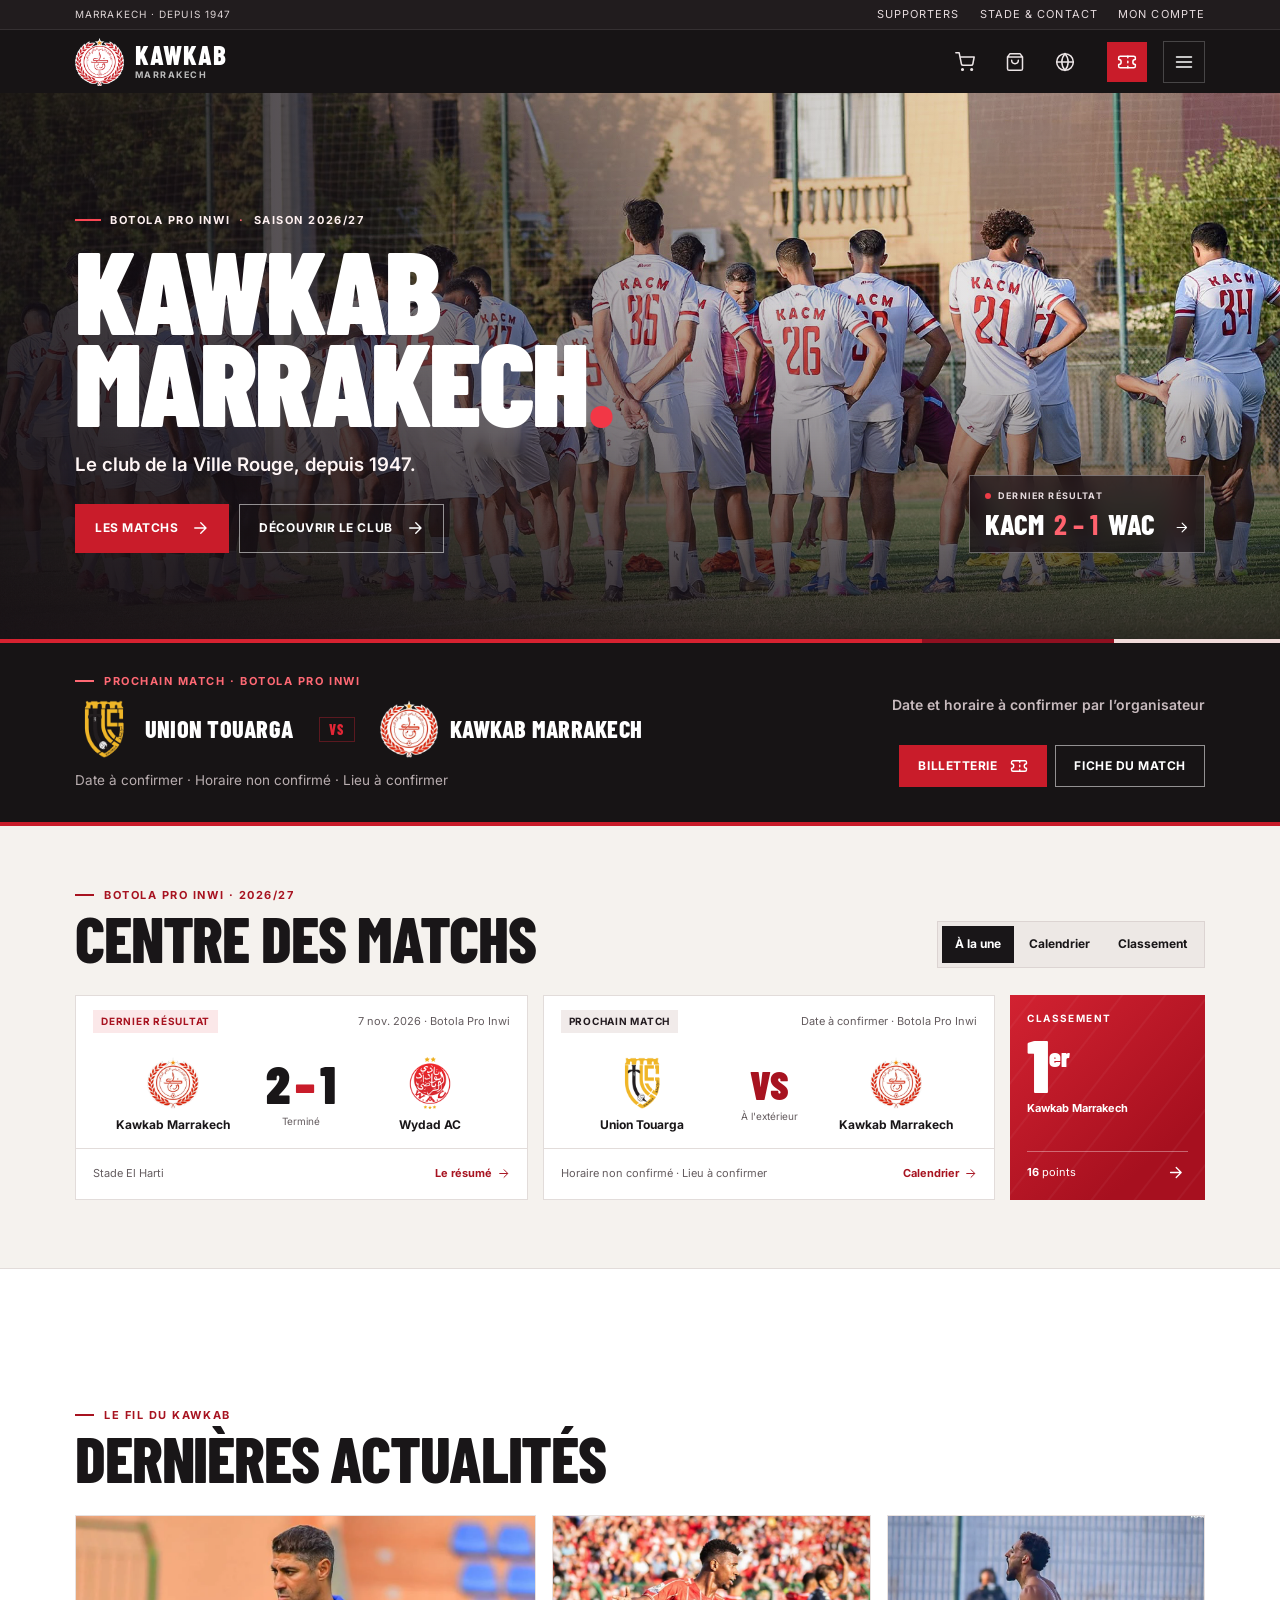
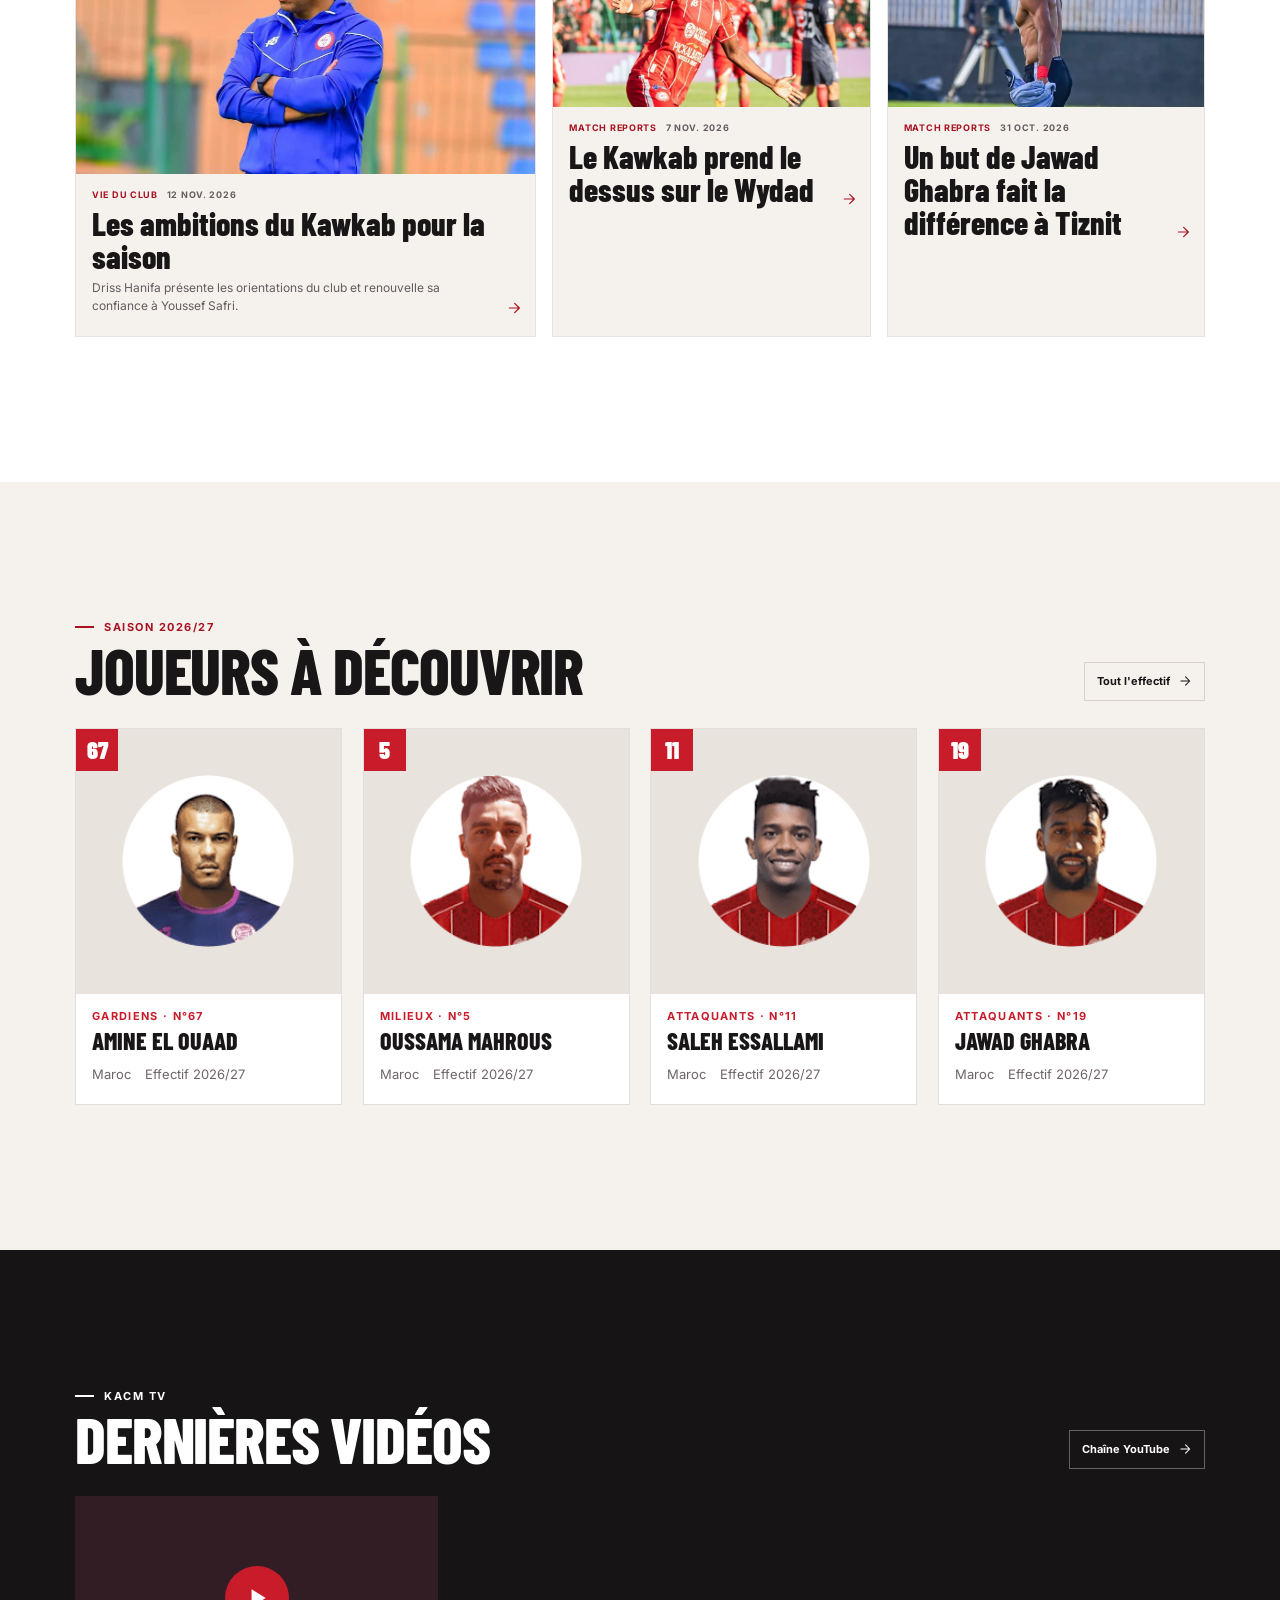
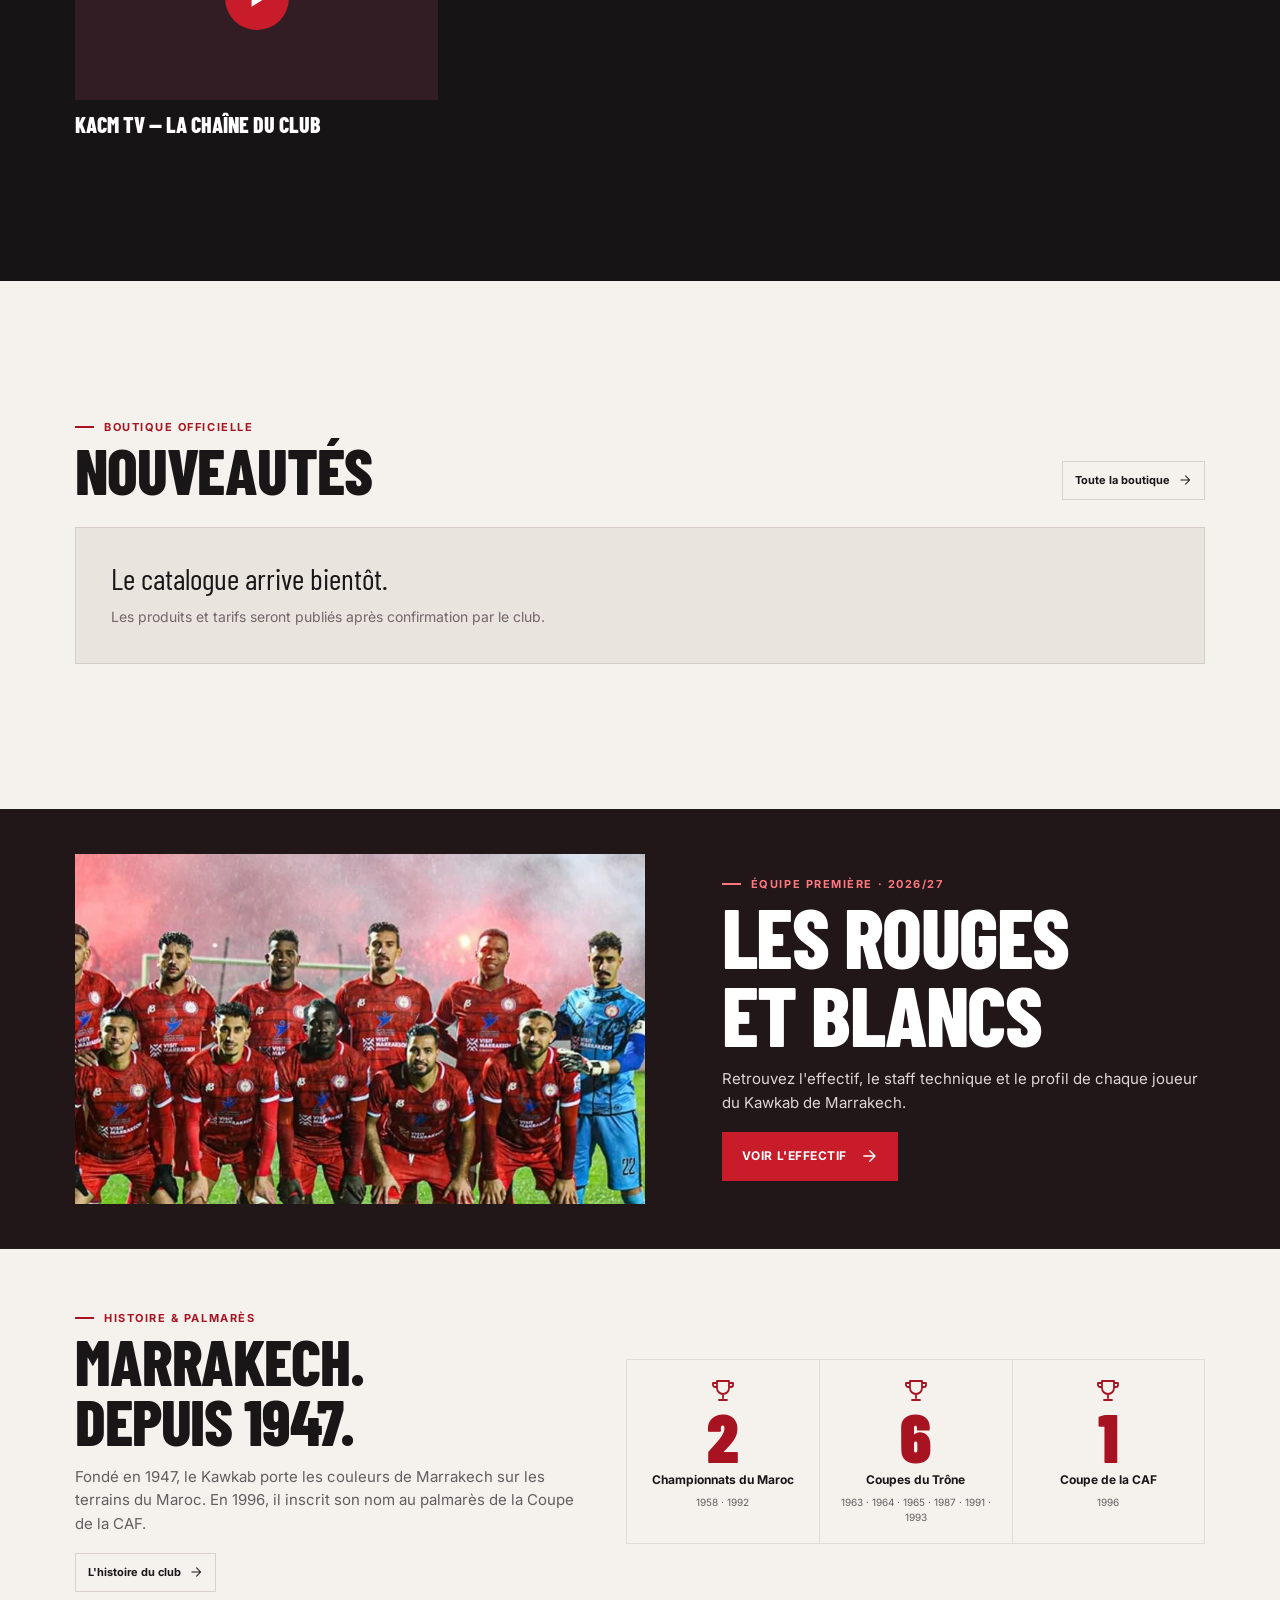
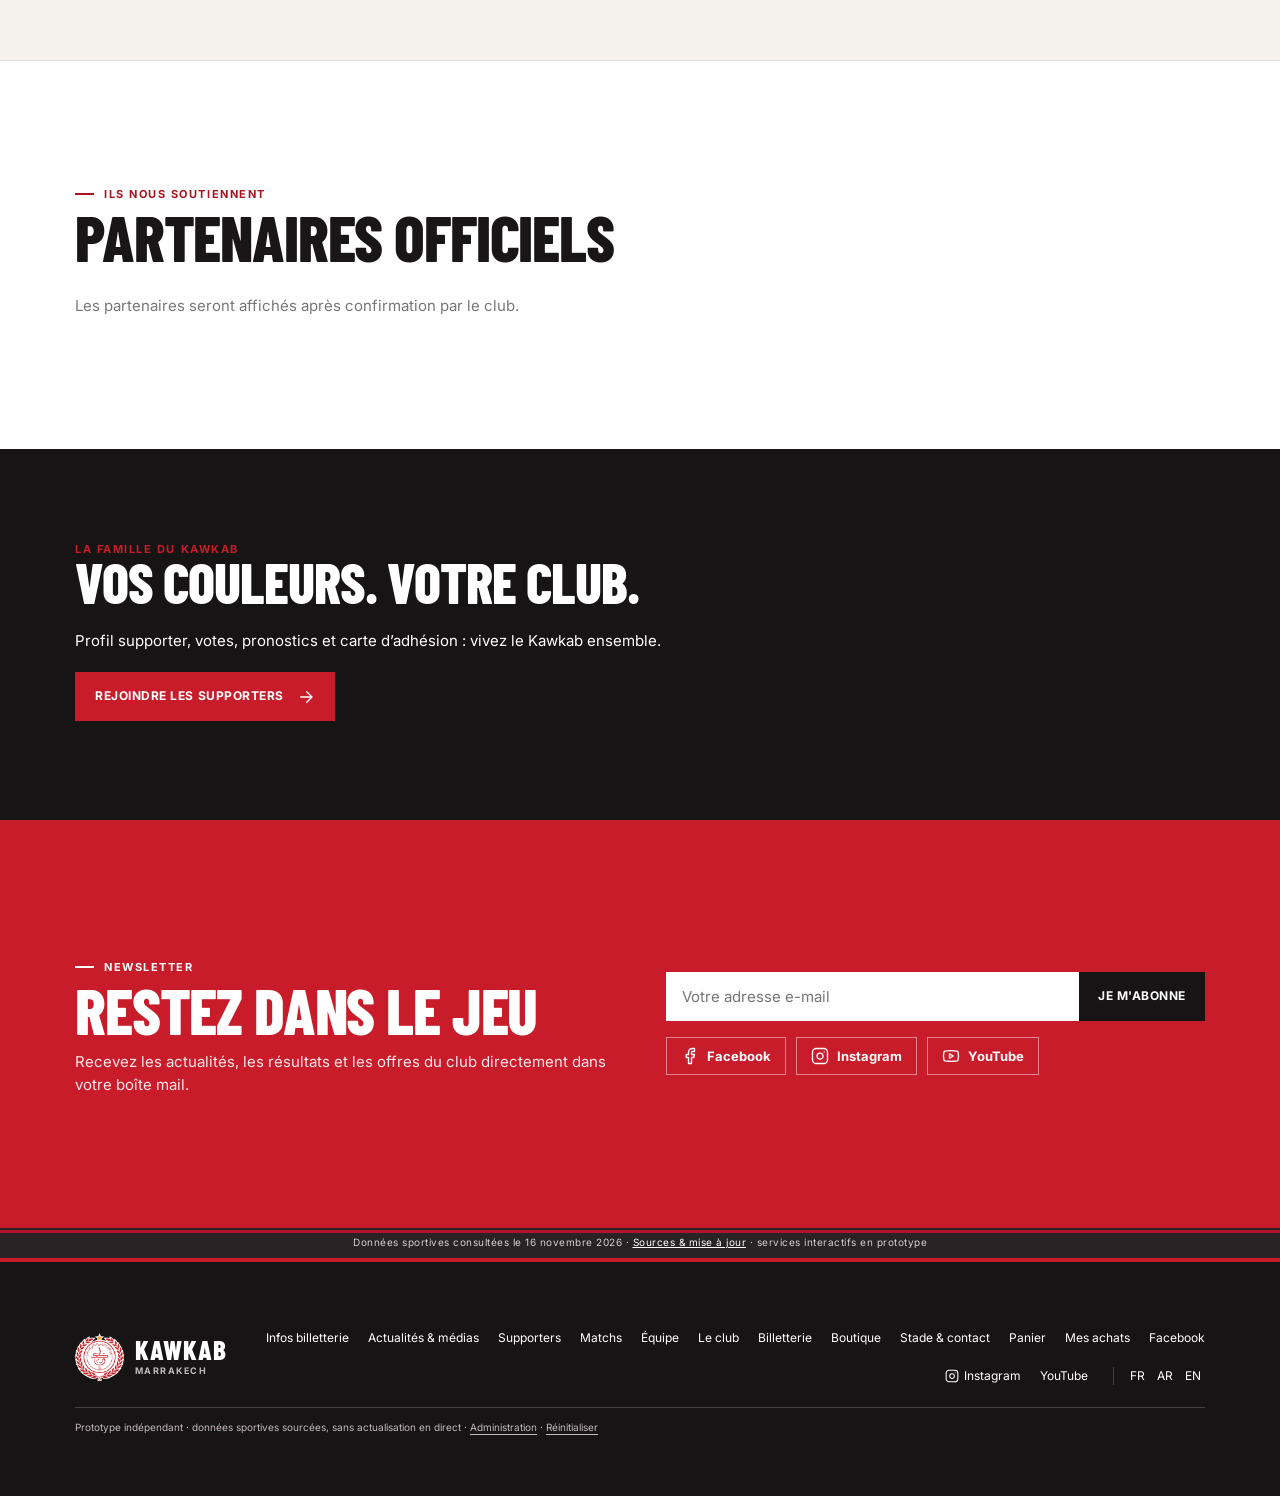
==== index.html @ 1ef043d4 "Complete KACM MVP with verified data and player photos" ====
<!doctype html>
<html lang="fr" dir="ltr">
<head>
<meta charset="utf-8">
<meta name="viewport" content="width=device-width,initial-scale=1">
<title>KACM — Kawkab Athletic Club Marrakech</title>
<link rel="preconnect" href="https://fonts.googleapis.com">
<link href="https://fonts.googleapis.com/css2?family=Barlow+Condensed:wght@800;900&family=Inter:wght@400;600;700&family=Cairo:wght@400;600;700&display=swap" rel="stylesheet">
<link rel="stylesheet" href="css/style.css?v=81">
<link rel="stylesheet" href="css/ref.css?v=81">
<meta name="description" content="Prototype KACM : matchs, équipe, histoire, billetterie, boutique, supporters, stade et médias.">
<link rel="stylesheet" href="css/modules.css">
</head>
<body>
<a class="skip" href="#app">Aller au contenu</a>
<header id="top"></header>
<main id="app" tabindex="-1"></main>
<div id="bot"></div>
<div id="modal" class="modal" hidden></div>
<div id="toasts" aria-live="polite"></div>
<script src="js/verified-data.js"></script>
<script src="js/data.js" defer></script>
<script src="js/demo-content.js" defer></script>
<script src="js/core.js" defer></script>
<script src="js/shared.js" defer></script>
<script src="js/home.js" defer></script>
<script src="js/matches.js" defer></script>
<script src="js/team.js" defer></script>
<script src="js/history.js" defer></script>
<script src="js/tickets.js" defer></script>
<script src="js/store.js" defer></script>
<script src="js/stadium.js" defer></script>
<script src="js/account.js" defer></script>
<script src="js/fans.js" defer></script>
<script src="js/media.js" defer></script>
<script src="js/sources.js" defer></script>
<script src="js/accessibility.js" defer></script>
<script src="js/boot.js" defer></script>
</body>
</html>
---- css/style.css ----
:root{--red:#B5122B;--red2:#8C1025;--black:#111;--ink:#1b1b1b;--white:#fff;--gray:#F3F3F3;--g2:#d9d9d9;--mut:#777;--ok:#1E8E3E;--warn:#D98A00;
--fh:'Oswald','Cairo',sans-serif;--fb:'Inter','Cairo',sans-serif;--sh:0 1px 2px rgba(0,0,0,.12),0 8px 24px rgba(0,0,0,.08)}
*{box-sizing:border-box;margin:0}
body{font:16px/1.55 var(--fb);color:var(--black);background:#fff}
html[lang=ar] body{font-family:'Cairo',sans-serif}
h1,h2,h3,h4,.num{font-family:var(--fh);text-transform:uppercase;letter-spacing:.02em;line-height:1.1}
html[lang=ar] h1,html[lang=ar] h2,html[lang=ar] h3{text-transform:none;letter-spacing:0}
a{color:inherit;text-decoration:none}img{max-width:100%}
:focus-visible{outline:3px solid var(--red);outline-offset:2px}
.skip{position:absolute;left:-999px}.skip:focus{left:8px;top:8px;background:#fff;padding:8px;z-index:99}
.wrap{max-width:1240px;margin:auto;padding:0 16px}.pad{padding:64px 16px}
.demobar{background:#FFE9A8;color:#5a4300;font:600 12px var(--fb);text-align:center;padding:6px 10px}
body.is-admin .demobar{display:none}
section.s{padding:64px 0}.dark{background:var(--black);color:#fff}.gray{background:var(--gray)}
.eyebrow{color:var(--red);font:600 13px var(--fb);text-transform:uppercase;letter-spacing:.12em;margin-bottom:6px}.dark .eyebrow{color:#ff8a9b}
h2{font-size:2.1rem;margin-bottom:24px}h3{font-size:1.2rem}
.head{display:flex;justify-content:space-between;align-items:end;gap:12px;flex-wrap:wrap;margin-bottom:24px}.head h2{margin:0}
.btn{display:inline-block;padding:.75rem 1.3rem;font:600 .95rem var(--fb);border-radius:2px;border:2px solid var(--red);background:var(--red);color:#fff;cursor:pointer;transition:.2s}
.btn:hover{background:var(--red2);border-color:var(--red2)}.btn.ghost{background:transparent;color:inherit;border-color:currentColor}.btn.ghost:hover{background:var(--black);color:#fff}
.dark .btn.ghost:hover{background:#fff;color:#111}.btn.sm{padding:.4rem .8rem;font-size:.85rem}.btn.block{display:block;width:100%;text-align:center}.btn[disabled]{opacity:.5;pointer-events:none}
.btn.danger{background:#fff;color:var(--red)}
/* header */
#hdr{background:var(--black);color:#fff;position:sticky;top:0;z-index:20;border-bottom:3px solid var(--red)}
.bar{display:flex;align-items:center;gap:20px;min-height:68px}
.brand{display:flex;align-items:center;gap:10px}.brand b{font:700 1.4rem var(--fh);letter-spacing:.08em;display:block;line-height:1}.brand small{font-size:.62rem;color:#bbb;letter-spacing:.06em}
.logo{width:44px;height:44px;object-fit:contain}.logo.ph{display:grid;place-items:center;border:2px dashed #888;font:700 .8rem var(--fh);color:#aaa;border-radius:50%}
#nav{display:flex;gap:14px;font-size:.85rem;font-weight:500;margin-inline-start:auto}#nav a{padding:6px 2px;border-bottom:2px solid transparent;white-space:nowrap}#nav a:hover,#nav a.on{border-color:var(--red)}
.tools{display:flex;align-items:center;gap:10px}.lang button{background:none;border:1px solid #555;color:#fff;padding:3px 7px;font-size:11px;cursor:pointer}.lang button[aria-pressed=true]{background:var(--red);border-color:var(--red)}
.ic{position:relative;font-size:1.1rem;padding:4px}.ic i{position:absolute;top:-4px;inset-inline-end:-4px;background:var(--red);font:600 10px var(--fb);border-radius:9px;padding:0 5px;min-width:16px;text-align:center;font-style:normal}.ic i:empty{display:none}
.burger{display:none;background:none;border:0;color:#fff;font-size:1.6rem;margin-inline-start:auto;cursor:pointer}
/* hero */
.hero{position:relative;color:#fff;min-height:620px;display:flex;align-items:flex-end;padding:80px 0 48px;background:radial-gradient(ellipse at 70% 0,rgba(181,18,43,.7),transparent 55%),linear-gradient(180deg,#220509,#111 90%);background-size:cover;background-position:center}
.hero:before{content:"";position:absolute;inset:0;background:linear-gradient(90deg,rgba(0,0,0,.75),rgba(0,0,0,.2))}
.hero>.wrap{position:relative;display:grid;grid-template-columns:1.3fr 1fr;gap:40px;align-items:end;width:100%}
.hero h1{font-size:clamp(2.6rem,7vw,5.2rem);max-width:12ch;margin-bottom:14px}.hero p{color:#ddd;max-width:46ch;margin-bottom:22px}.row{display:flex;gap:12px;flex-wrap:wrap}
.matchbox{background:rgba(17,17,17,.9);border-top:4px solid var(--red);padding:22px}
.vs{display:flex;justify-content:space-between;align-items:center;font:600 1.3rem var(--fh);margin:12px 0}
.cd{display:flex;gap:8px}.cd div{flex:1;background:#ffffff1a;text-align:center;padding:8px 0}.cd b{display:block;font:700 1.7rem var(--fh)}.cd span{font-size:10px;text-transform:uppercase;color:#bbb}
/* cards & grids */
.grid{display:grid;gap:20px;grid-template-columns:repeat(auto-fill,minmax(250px,1fr))}.grid.g3{grid-template-columns:repeat(auto-fill,minmax(300px,1fr))}.grid.g4{grid-template-columns:repeat(auto-fill,minmax(200px,1fr))}
.card{background:#fff;box-shadow:var(--sh);transition:transform .2s;display:block;color:#111}a.card:hover{transform:translateY(-3px)}.card .b{padding:16px}.card small,.mut{color:var(--mut)}
.img{aspect-ratio:16/10;background:#2a2a2a center/cover}.img.ph,.avatar.ph{background:linear-gradient(135deg,#2c2c2c,#555);display:grid;place-items:center;color:#999;font-size:12px}
.badge{display:inline-block;font:600 11px var(--fb);padding:2px 8px;background:var(--red);color:#fff;text-transform:uppercase;letter-spacing:.05em}.badge.gr{background:#ddd;color:#222}.badge.ok{background:var(--ok)}.badge.wn{background:var(--warn)}.badge.live{background:var(--red);animation:pulse 1.4s infinite}
@keyframes pulse{50%{opacity:.5}}
.avatar{aspect-ratio:4/5;background:#333 center/cover;position:relative;overflow:hidden}.avatar svg{width:70%;fill:#777;position:absolute;bottom:0;inset-inline:15%}.avatar b{position:absolute;top:6px;inset-inline-start:10px;font:700 2.2rem var(--fh);color:#fff;opacity:.9}
.tabs{display:flex;gap:4px;flex-wrap:wrap;border-bottom:2px solid var(--g2);margin-bottom:24px}.tabs a,.tabs button{padding:10px 16px;font:600 .9rem var(--fb);background:none;border:0;border-bottom:3px solid transparent;cursor:pointer;margin-bottom:-2px;color:inherit}.tabs .on{border-color:var(--red);color:var(--red)}
.res{display:grid;grid-template-columns:1fr auto 1fr;gap:14px;align-items:center;background:#fff;padding:14px 16px;border-inline-start:4px solid var(--red);box-shadow:var(--sh);color:#111}.res .sc{font:700 1.7rem var(--fh)}.res span:last-child{text-align:end}
.fix{display:grid;grid-template-columns:110px 1fr auto;gap:14px;align-items:center;background:#fff;padding:14px 16px;box-shadow:var(--sh);margin-bottom:12px;color:#111}
table{width:100%;border-collapse:collapse;background:#fff;color:#111}th,td{padding:10px;text-align:start;border-bottom:1px solid var(--gray);font-size:.92rem}th{background:var(--black);color:#fff;font-size:12px;text-transform:uppercase;white-space:nowrap}tr.me td{background:#B5122B14;font-weight:700}
.split{display:grid;grid-template-columns:1fr 1fr;gap:40px;align-items:center}.two{display:grid;grid-template-columns:2fr 1fr;gap:28px;align-items:start}
.form{display:grid;gap:12px}.form label{font-size:.82rem;font-weight:600;display:grid;gap:4px}.form input,.form select,.form textarea{padding:10px;border:1px solid #bbb;border-radius:2px;font:inherit;width:100%;background:#fff;color:#111}.form .two-c{display:grid;grid-template-columns:1fr 1fr;gap:12px}.form .chk{display:flex;gap:8px;align-items:flex-start;font-weight:400}.form .chk input{width:auto;margin-top:4px}
.hp{position:absolute;left:-9999px}
.logos{display:grid;grid-template-columns:repeat(auto-fit,minmax(170px,1fr));gap:16px}.logos a{border:1px dashed #999;padding:30px 12px;text-align:center;color:#555;background:#fff}
.pitch{position:relative;aspect-ratio:3/4;max-width:420px;margin:auto;background:repeating-linear-gradient(0deg,#1d6b34 0 12.5%,#1a6030 12.5% 25%);border:3px solid #fff;border-radius:4px}
.pitch:before{content:"";position:absolute;inset:50% 0 auto;border-top:2px solid #fff8}.pitch .pl{position:absolute;transform:translate(-50%,-50%);text-align:center;font-size:10px;color:#fff;width:70px}.pitch .pl b{display:grid;place-items:center;width:34px;height:34px;border-radius:50%;background:var(--red);margin:0 auto 2px;font:700 .9rem var(--fh);border:2px solid #fff}
.ev{display:flex;gap:12px;padding:8px 0;border-bottom:1px solid #eee}.ev b{min-width:42px;font-family:var(--fh)}
.bar2{display:grid;grid-template-columns:50px 1fr 50px;gap:8px;align-items:center;margin:8px 0;font-size:.85rem}.bar2 i{display:block;height:8px;background:#ddd;position:relative}.bar2 i u{position:absolute;inset-block:0;inset-inline-start:0;background:var(--red)}
.tl{position:relative;padding-inline-start:30px;border-inline-start:3px solid var(--red)}.tl .it{position:relative;margin-bottom:26px}.tl .it:before{content:"";position:absolute;inset-inline-start:-39px;top:6px;width:14px;height:14px;background:#fff;border:3px solid var(--red);border-radius:50%}.tl .y{font:700 1.8rem var(--fh);color:var(--red)}
.seat{display:grid;grid-template-columns:repeat(10,1fr);gap:5px;max-width:420px}.seat button{aspect-ratio:1;border:1px solid #aaa;background:#fff;font-size:10px;cursor:pointer}.seat button.on{background:var(--red);color:#fff}.seat button[disabled]{background:#ccc;cursor:not-allowed}
.tk{display:grid;grid-template-columns:1fr 150px;background:#fff;box-shadow:var(--sh);border-inline-start:8px solid var(--red);color:#111}.tk .b{padding:16px}.tk .q{padding:12px;display:grid;place-items:center;border-inline-start:2px dashed #ccc}.tk .q svg{width:120px;height:120px}.qrfb{font:10px monospace;word-break:break-all}
.stars{color:#e8a200;letter-spacing:2px}.price{font:700 1.5rem var(--fh);color:var(--red)}
details{background:#fff;padding:14px 16px;margin-bottom:8px;box-shadow:var(--sh);color:#111}summary{cursor:pointer;font-weight:600}
.steps{display:flex;gap:8px;margin-bottom:20px;flex-wrap:wrap}.steps span{padding:6px 12px;background:#ddd;font-size:.8rem;font-weight:600}.steps .on{background:var(--red);color:#fff}
.pills{display:flex;gap:8px;flex-wrap:wrap;margin-bottom:20px}.pills button{padding:6px 14px;border:1px solid #bbb;background:#fff;cursor:pointer;font:inherit;font-size:.85rem}.pills .on{background:var(--black);color:#fff;border-color:var(--black)}
footer{background:#000;color:#bbb;padding:40px 0;font-size:.88rem}footer .cols{display:grid;grid-template-columns:repeat(auto-fit,minmax(200px,1fr));gap:28px}footer h3{color:#fff;margin-bottom:10px}footer a:hover{color:#fff}
.modal{position:fixed;inset:0;background:#000a;z-index:50;display:grid;place-items:center;padding:16px;overflow:auto}.modal[hidden]{display:none}.modal .box{background:#fff;color:#111;max-width:640px;width:100%;padding:26px;position:relative;max-height:92vh;overflow:auto}.modal .x{position:absolute;top:6px;inset-inline-end:10px;background:none;border:0;font-size:1.8rem;cursor:pointer}
#toasts{position:fixed;bottom:16px;inset-inline-end:16px;z-index:60;display:grid;gap:8px}.toast{background:var(--ok);color:#fff;padding:10px 16px;box-shadow:var(--sh);font-size:.9rem}.toast.err{background:var(--red)}
.note{background:#fff8e1;border-inline-start:4px solid var(--warn);padding:10px 14px;font-size:.85rem;color:#5a4300;margin:12px 0}
/* admin */
body.is-admin{background:#f1f2f4}
.adm{display:grid;grid-template-columns:240px 1fr;min-height:100vh}
.adm aside{background:var(--black);color:#ddd;padding:16px 0;position:sticky;top:0;height:100vh;overflow:auto}.adm aside h4{padding:0 18px 12px;color:#fff;font-size:1.2rem}.adm aside a{display:block;padding:9px 18px;font-size:.88rem;border-inline-start:3px solid transparent}.adm aside a:hover,.adm aside a.on{background:#ffffff14;border-color:var(--red);color:#fff}.adm aside small{display:block;padding:12px 18px 4px;color:#777;text-transform:uppercase;font-size:10px;letter-spacing:.1em}
.adm .top{background:#fff;padding:10px 24px;display:flex;gap:12px;align-items:center;justify-content:space-between;border-bottom:1px solid #ddd;flex-wrap:wrap}.adm .main{padding:24px}.adm h2{font-size:1.6rem}
.kpis{display:grid;grid-template-columns:repeat(auto-fit,minmax(190px,1fr));gap:14px;margin-bottom:24px}.kpi{background:#fff;padding:16px;border-top:3px solid var(--red);box-shadow:var(--sh)}.kpi b{display:block;font:700 1.8rem var(--fh)}.kpi span{font-size:.78rem;color:#666}.kpi.w{border-color:var(--warn)}
.panel{background:#fff;padding:18px;box-shadow:var(--sh);margin-bottom:20px}.panel h3{margin-bottom:12px}
.bars{display:flex;align-items:end;gap:6px;height:140px}.bars div{flex:1;background:var(--red);min-height:2px;position:relative}.bars div:hover:after{content:attr(data-v);position:absolute;top:-20px;left:0;background:#111;color:#fff;font-size:10px;padding:1px 4px}
.tb{display:flex;gap:10px;margin-bottom:12px;flex-wrap:wrap}.tb input,.tb select{padding:8px;border:1px solid #bbb}
.pg{display:flex;gap:6px;margin-top:12px}.pg button{padding:4px 10px;border:1px solid #bbb;background:#fff;cursor:pointer}.pg .on{background:var(--red);color:#fff;border-color:var(--red)}
.xs{overflow-x:auto}.locked{opacity:.45}
.brand small{white-space:nowrap}
@media(max-width:1180px){
 #nav{display:none;position:absolute;top:100%;inset-inline:0;background:#111;flex-direction:column;padding:12px 16px;gap:0}#nav.open{display:flex}#nav a{padding:12px 0;border-bottom:1px solid #333}.burger{display:block}.tools{margin-inline-start:0}
}
@media(max-width:960px){
 .brand small{display:none}
 .hero>.wrap,.split,.two{grid-template-columns:1fr}.hero{min-height:0}section.s{padding:40px 0}
 .adm{grid-template-columns:1fr}.adm aside{position:static;height:auto;display:flex;flex-wrap:wrap;padding:8px}.adm aside h4,.adm aside small{display:none}.adm aside a{padding:8px 12px}
 .fix{grid-template-columns:1fr}.tk{grid-template-columns:1fr}.tk .q{border-inline-start:0;border-top:2px dashed #ccc}.form .two-c{grid-template-columns:1fr}
 table.rs thead{display:none}table.rs tr{display:block;margin-bottom:10px;border:1px solid #ddd}table.rs td{display:flex;justify-content:space-between;gap:10px}table.rs td:before{content:attr(data-l);font-weight:600}
}
@media print{#hdr,#ftr,.demobar,.noprint{display:none!important}}

/* ═════ V2 — Premium (inspiration clubs européens) ═════ */
:root{--r:16px;--red:#E11D3F;--red2:#B5122B;--sh:0 2px 4px rgba(0,0,0,.06),0 18px 40px -12px rgba(0,0,0,.18)}
body{background:#fff;-webkit-font-smoothing:antialiased}
h2{font-size:clamp(2rem,4vw,3rem);letter-spacing:-.01em}h2 em,h1 em{font-style:normal;color:var(--red)}
.eyebrow{display:flex;align-items:center;gap:10px}.eyebrow:before{content:"";width:34px;height:2px;background:var(--red)}
.btn{border-radius:12px;padding:.85rem 1.5rem;letter-spacing:.02em;box-shadow:0 8px 20px -8px rgba(225,29,63,.6)}.btn.ghost{box-shadow:none;border-width:1.5px}
.btn.sm{border-radius:10px}.btn:hover{transform:translateY(-1px)}
.card,.panel,.res,.fix,.tk,details,.logos a,.kpi{border-radius:var(--r);overflow:hidden}
.card{box-shadow:var(--sh);border:1px solid #0000000d}.card .img,.card .avatar{transition:transform .6s cubic-bezier(.2,.7,.2,1)}.card:hover .img,.card:hover .avatar{transform:scale(1.05)}a.card:hover{transform:translateY(-6px)}
.card .b{padding:18px}.res{border:1px solid #0000000d}.form input,.form select,.form textarea{border-radius:10px;border-color:#d6d6d6;padding:12px}.modal .box{border-radius:20px}
table{border-radius:var(--r);overflow:hidden}.badge{border-radius:6px}.pills button{border-radius:999px}.tabs a,.tabs button{border-radius:10px 10px 0 0}
.rv{opacity:0;transform:translateY(28px);transition:opacity .8s cubic-bezier(.2,.7,.2,1),transform .8s cubic-bezier(.2,.7,.2,1)}.rv.in{opacity:1;transform:none}
section.s{padding:96px 0}.dark{background:radial-gradient(1000px 400px at 80% -10%,#3a0710 0,transparent 60%),#0b0b0c}
/* header transparent sur l'accueil */
#hdr{transition:background .3s,backdrop-filter .3s;background:rgba(11,11,12,.92);backdrop-filter:blur(14px);border-bottom:1px solid #ffffff14}
body.home #hdr{background:linear-gradient(#000000b0,transparent);border-bottom:0;margin-bottom:-72px;backdrop-filter:none}
body.home #hdr.solid{background:rgba(11,11,12,.92);backdrop-filter:blur(14px);border-bottom:1px solid #ffffff14}
.bar{min-height:72px}.logo{width:48px;height:48px;filter:drop-shadow(0 2px 8px #0008)}.brand b{font-size:1.5rem}
#nav a{font-weight:600;letter-spacing:.02em}#nav a.on{color:#fff;border-color:var(--red)}
/* hero */
.hero2{position:relative;min-height:100vh;display:flex;flex-direction:column;justify-content:flex-end;color:#fff;background:#0b0b0c center right/cover no-repeat;padding-top:110px;overflow:hidden}
.hero2:before{content:"";position:absolute;inset:0;background:linear-gradient(90deg,#0b0b0cf2 0,#0b0b0cb0 38%,#0b0b0c26 70%),linear-gradient(0deg,#0b0b0c 0,transparent 45%)}
.hero2>*{position:relative}
.h2in{display:grid;grid-template-columns:1.35fr 1fr;gap:48px;align-items:end;padding-bottom:36px}
.eyebrow2{display:inline-flex;align-items:center;gap:12px;font:600 .8rem var(--fb);text-transform:uppercase;letter-spacing:.22em;color:#ffb3bf;margin-bottom:18px}.eyebrow2:before{content:"";width:44px;height:2px;background:var(--red)}
.hero2 h1{font-size:clamp(3rem,8.5vw,7rem);line-height:.95;max-width:11ch;margin-bottom:20px;text-shadow:0 6px 40px #0009}
.hero2 p{font-size:1.1rem;color:#e6e6e6;max-width:48ch;margin-bottom:28px}
.hero2 .btn{padding:1rem 1.8rem}
.matchbox{background:rgba(15,15,16,.55);backdrop-filter:blur(18px);border:1px solid #ffffff22;border-top:3px solid var(--red);border-radius:20px;padding:24px;box-shadow:0 30px 60px -20px #000a}
.matchbox .eyebrow{color:#ffb3bf}.cd div{background:#ffffff14;border-radius:12px;padding:10px 0}.cd b{font-size:2rem}
/* timeline hero */
.htl-head{display:flex;justify-content:space-between;align-items:center;border-top:1px solid #ffffff26;padding-top:18px;font:600 .75rem var(--fb);text-transform:uppercase;letter-spacing:.2em;color:#ffb3bf}.htl-head a{color:#fff;letter-spacing:.05em}
.htl{position:relative;display:flex;overflow-x:auto;padding:30px 0 28px;scrollbar-width:none}.htl::-webkit-scrollbar{display:none}
.htl:before{content:"";position:absolute;top:36px;left:0;right:0;height:2px;background:#ffffff30}
.htl:after{content:"";position:absolute;top:36px;left:0;height:2px;width:100%;background:linear-gradient(90deg,var(--red),#ff6b81);transform-origin:left;animation:fill 2.4s .4s cubic-bezier(.2,.7,.2,1) both}
@keyframes fill{from{transform:scaleX(0)}}
.tn{position:relative;flex:1 0 118px;padding-top:30px;color:#fff;opacity:.85;transition:.25s}.tn:hover{opacity:1;transform:translateY(-3px)}
.tn:before{content:"";position:absolute;top:-1px;left:0;width:14px;height:14px;border-radius:50%;background:#0b0b0c;border:3px solid var(--red);z-index:1;transition:.25s}.tn:hover:before{background:var(--red);box-shadow:0 0 0 6px #e11d3f40}
.tn i{position:absolute;top:-3px;left:24px;font-style:normal;font-size:.9rem}
.tn b{display:block;font:700 1.9rem var(--fh);line-height:1}.tn span{display:block;font-size:.76rem;color:#cfcfcf;margin-top:4px;padding-inline-end:10px}
.tn.founding b,.tn.caf b{color:#ffd45e}.tn.throne b,.tn.league b{color:#fff}
.tn.rv{transition-delay:calc(var(--i,0)*60ms)}
/* marquee */
.marq{background:var(--red);color:#fff;overflow:hidden;white-space:nowrap;padding:14px 0;font:600 1rem var(--fh);letter-spacing:.14em;text-transform:uppercase}
.marq div{display:inline-block;animation:mq 40s linear infinite}.marq span{margin:0 28px}.marq span:after{content:"";display:inline-block;width:7px;height:7px;background:#fff;transform:rotate(45deg);margin-inline-start:56px;opacity:.7;vertical-align:middle}
@keyframes mq{to{transform:translateX(-33.33%)}}
/* galerie bento */
.bento{display:grid;grid-template-columns:1.5fr 1fr;grid-template-areas:"a b" "a c";gap:18px;min-height:520px}
.bento figure,.bento .cta{border-radius:20px;background:#222 center/cover;position:relative;overflow:hidden;margin:0;min-height:240px}
.bento figure:after{content:"";position:absolute;inset:0;background:linear-gradient(0deg,#000a,transparent 55%)}
.bento figcaption{position:absolute;z-index:1;left:18px;bottom:16px;background:#000a;backdrop-filter:blur(8px);color:#fff;font:600 .85rem var(--fb);padding:6px 14px;border-radius:999px}
.bento .cta{display:flex;flex-direction:column;justify-content:flex-end;padding:26px;color:#fff;background:linear-gradient(135deg,#E11D3F,#6d0a1a);transition:transform .3s}.bento .cta:hover{transform:scale(.985)}
.bento .cta small{letter-spacing:.2em;text-transform:uppercase;opacity:.8}.bento .cta b{font:700 2rem var(--fh);text-transform:uppercase;line-height:1}
/* admin garde sa sobriété */
body.is-admin .rv{opacity:1;transform:none}body.is-admin .btn{box-shadow:none}
@media(max-width:1180px){body.home #hdr{margin-bottom:-72px}}
@media(max-width:960px){.h2in{grid-template-columns:1fr}.hero2{min-height:auto;background-position:72% center;padding-top:96px}.hero2:before{background:linear-gradient(0deg,#0b0b0c 5%,#0b0b0c99 55%,#0b0b0c40)}
 .bento{grid-template-columns:1fr;grid-template-areas:"a" "b" "c"}section.s{padding:56px 0}.hero2 h1{font-size:3.2rem}}
@media(prefers-reduced-motion:reduce){.rv{opacity:1;transform:none}.marq div{animation:none}}
.hero2>.wrap{width:100%}
.lang{display:flex;flex-wrap:nowrap}.tools{flex-shrink:0}#nav{gap:16px}
@media(max-width:1400px){.brand small{display:none}#nav{gap:12px;font-size:.8rem}}

/* ═════ V3 — header épuré, icônes, hero sans boutons ═════ */
.i{width:1.15em;height:1.15em;fill:none;stroke:currentColor;stroke-width:1.8;stroke-linecap:round;stroke-linejoin:round;vertical-align:-.2em;flex:none}
.i.f{fill:currentColor;stroke:none}.i.f.cy{color:#f5c518}.i.f.cr{color:#e11d3f}
.btn .i{margin-inline-end:4px}.stars{display:inline-flex;gap:2px;color:#e8a200}.stars .i{width:1em;height:1em;stroke-width:1.5}
.brand{display:flex;align-items:center}.logo{width:54px;height:54px}
#nav{gap:20px;font-size:.78rem;font-weight:500;letter-spacing:.03em}
#nav a{color:#a9a9ad;padding:6px 0}#nav a:hover,#nav a.on{color:#fff}
.tools{gap:14px}.ic{font-size:1.15rem;color:#c9c9cd;display:inline-grid;place-items:center;background:none;border:0;cursor:pointer;padding:4px}.ic:hover{color:#fff}
.ic .i{width:1.1em;height:1.1em}.ic i{font-size:9px}
.login{display:inline-flex;align-items:center;gap:6px;font-size:.78rem;font-weight:500;color:#c9c9cd;padding:4px 2px;background:none;border:0}.login:hover{color:#fff}
.lang{display:none}
.langdd{position:relative}.langlist{position:absolute;top:calc(100% + 10px);inset-inline-end:0;list-style:none;padding:6px;margin:0;min-width:150px;background:rgba(18,18,20,.96);backdrop-filter:blur(14px);border:1px solid #ffffff1f;border-radius:12px;box-shadow:0 20px 40px -10px #000c;z-index:30}
.langlist[hidden]{display:none}
.langlist button{display:flex;width:100%;justify-content:space-between;align-items:center;gap:10px;background:none;border:0;color:#cfcfd3;padding:9px 12px;border-radius:8px;font:500 .85rem var(--fb);cursor:pointer}.langlist button:hover{background:#ffffff14;color:#fff}.langlist button.on{color:#fff}.langlist .i{color:var(--red)}
.burger{color:#fff}
.hero2{min-height:100vh;padding-top:96px}.h2in{padding-bottom:56px}
.afterhero{background:#0b0b0c;color:#fff;padding:36px 0 18px;border-bottom:1px solid #ffffff12}
.ah-top{margin-bottom:32px}.afterhero .htl-head{border-top:1px solid #ffffff1f}
.demonote{padding-top:24px;margin-top:24px;border-top:1px solid #ffffff14;font-size:.78rem;color:#777}.demonote a{color:#bbb;text-decoration:underline}
.tn i{display:inline-flex}.tn i .i{width:.9em;height:.9em}
@media(max-width:960px){.hero2{padding-top:90px}.logo{width:46px;height:46px}.login span{display:none}.login .i{width:1.25em;height:1.25em}}

/* ═════ V4 — logo réduit, liens animés ═════ */
.logo{width:44px;height:44px}
#nav a{position:relative;display:inline-block;border-bottom:0!important;transition:color .2s,transform .25s cubic-bezier(.2,.7,.2,1);will-change:transform}
#nav a:after{content:"";position:absolute;left:50%;bottom:-2px;width:0;height:2px;background:var(--red);border-radius:2px;transform:translateX(-50%);transition:width .3s cubic-bezier(.2,.7,.2,1)}
#nav a:hover:after,#nav a.on:after{width:100%}
.tools .ic{transition:color .2s,transform .25s cubic-bezier(.2,.7,.2,1);will-change:transform}
.tools .ic .i{width:1.25em;height:1.25em}
@media(max-width:960px){.logo{width:40px;height:40px}}

/* V5 — liens immobiles ; transition légère au survol seulement */
#nav a,.tools .ic{will-change:auto;transition:color .2s ease,transform .2s ease}
#nav a:hover,.tools .ic:hover{transform:translateY(-1px)}
#nav a:after{transition:width .25s ease}

/* V6 — liens totalement fixes ; effet léger uniquement au survol direct */
#nav a,.tools .ic{transform:none;transition:color .18s ease,transform .18s ease}
#nav a:hover,.tools .ic:hover{transform:translateY(-2px)}
#nav a:after{transition:width .22s ease}

/* V7 — grands écrans : conteneur plus large, hero centré verticalement */
.wrap{max-width:1560px;padding-inline:clamp(20px,4.5vw,72px)}
.hero2{justify-content:center;background-position:62% center;padding-top:110px;padding-bottom:40px}
.hero2:before{background:linear-gradient(90deg,#0b0b0ce0 0,#0b0b0c88 34%,#0b0b0c1a 66%),linear-gradient(0deg,#0b0b0c 0,transparent 30%),linear-gradient(180deg,#0b0b0c99 0,transparent 22%)}
.h2in{align-items:center;padding-bottom:0;grid-template-columns:1.25fr 1fr;gap:clamp(32px,5vw,96px)}
.matchbox{justify-self:end;width:100%;max-width:520px}
.hero2 h1{font-size:clamp(3rem,7.4vw,7.4rem)}
@media(max-width:960px){.h2in{grid-template-columns:1fr}.matchbox{justify-self:stretch;max-width:none}.hero2{padding-top:96px}}
.wrap{max-width:1760px;padding-inline:clamp(20px,4vw,64px)}

/* V8 — logo à gauche, liens centrés, boutons à droite */
.bar{display:grid;grid-template-columns:1fr auto 1fr;align-items:center}
.bar .brand{justify-self:start}.bar #nav{margin:0;justify-self:center}.bar .tools{justify-self:end}
@media(max-width:1180px){.bar{display:flex}.bar .tools{margin-inline-start:auto}.bar .burger{margin-inline-start:0;order:3}}

/* V9 — carte du prochain match plus petite et plus basse */
.matchbox{max-width:400px;padding:18px 20px;border-radius:16px;align-self:end;margin-bottom:clamp(0px,7vh,80px);margin-top:clamp(0px,14vh,140px)}
.matchbox .eyebrow{font-size:.7rem;margin-bottom:2px}.matchbox small{font-size:.78rem}
.matchbox .vs{font-size:1.05rem;margin:8px 0 10px}
.matchbox .cd{gap:6px}.matchbox .cd div{padding:6px 0;border-radius:10px}.matchbox .cd b{font-size:1.4rem}.matchbox .cd span{font-size:9px}
.matchbox .btn{padding:.6rem 1rem;font-size:.85rem;border-radius:10px}
@media(max-width:960px){.matchbox{align-self:stretch;max-width:none;margin:0}}

/* V10 — carte du match dans le coin bas-droit du hero */
@media(min-width:961px){
 .hero2>.h2in{grid-template-columns:1fr}
 .hero2 .matchbox{position:absolute;margin:0;width:400px;right:max(24px,calc((100% - 1760px)/2 + clamp(20px,4vw,64px)));bottom:clamp(24px,6vh,56px)}
}
@media(min-width:961px){.hero2 .matchbox{bottom:clamp(14px,2.5vh,24px)}}
@media(min-width:961px){.hero2>.h2in{position:static}}
.hero2 .hcopy{position:relative;z-index:2}.hero2 .matchbox{z-index:2}
@media(min-width:961px){.hero2 .matchbox{right:auto;left:75%;transform:translateX(-50%)}}

/* ═════ V11 — Accueil selon la maquette ═════ */
.vh{position:absolute;left:-9999px}
.h2s{font:700 clamp(1.5rem,2.3vw,2.2rem)/1.18 var(--fb);text-transform:none;letter-spacing:-.01em;margin:6px 0 20px}
.more{color:var(--red);font-weight:600;font-size:.88rem;display:inline-flex;gap:6px;align-items:center}.more .i{width:1em;height:1em}
.btn .i{width:1em;height:1em;vertical-align:-.15em;margin-inline-start:4px}
/* tuiles d'accès rapide */
.qtwrap{background:#0b0b0c;padding:18px 0 22px}
.qt{display:grid;grid-template-columns:repeat(4,1fr);gap:14px}
.qtile{display:flex;align-items:center;gap:14px;padding:16px 18px;background:linear-gradient(135deg,#1c1c1f,#121214);border:1px solid #ffffff14;border-radius:14px;color:#fff;transition:border-color .2s,transform .2s}
.qtile:hover{border-color:var(--red);transform:translateY(-2px)}
.qtile .qic{display:grid;place-items:center;width:46px;height:46px;border-radius:12px;background:#e11d3f22;color:#ff5a74;flex:none}.qtile .qic .i{width:24px;height:24px}
.qtile b{display:block;font-size:.95rem}.qtile small{display:block;color:#a9a9ad;font-size:.76rem;line-height:1.3}.qtile .qar{margin-inline-start:auto;color:var(--red);width:18px;height:18px}
/* match center */
.mc{background:#f4f4f6;padding:56px 0}
.mcgrid{display:grid;grid-template-columns:1fr 1.15fr 1.15fr;gap:26px;align-items:center}
.mcard{position:relative;background:#fff;border-radius:16px;padding:48px 24px 24px;box-shadow:var(--sh);text-align:center;overflow:visible}
.mcard.dk{background:#161618;color:#fff}
.mtag{position:absolute;top:0;inset-inline-start:18px;background:var(--red);color:#fff;font:600 .78rem var(--fb);padding:7px 14px;border-radius:0 0 10px 10px}
.mteams,.mscore{display:flex;justify-content:center;align-items:center;gap:20px}.mteams b{font:700 1.3rem var(--fh);color:#222}
.mscore b{font:700 2.6rem var(--fh)}
.crest{width:68px;height:68px;border-radius:50%;object-fit:contain;display:inline-grid;place-items:center}.crest.ph{background:#e9e9ec;color:#555;font:700 1.1rem var(--fh);border:2px dashed #c8c8cc}.mcard.dk .crest.ph{background:#26262a;color:#bbb;border-color:#444}
.mnames{display:flex;justify-content:space-around;font-weight:700;margin:8px 0 14px}
.minfo{list-style:none;padding:0;margin:0 0 16px;display:inline-grid;gap:6px;text-align:start;font-size:.88rem;color:#444}.minfo .i{color:var(--red)}
/* actualités */
.newsgrid{display:grid;grid-template-columns:260px 1fr;gap:36px;align-items:start}
.nc2 .nimg{position:relative;overflow:hidden}.nc2 .tag{position:absolute;inset-inline-start:10px;bottom:10px;background:var(--red);color:#fff;font:600 .7rem var(--fb);padding:3px 10px;border-radius:6px}
.nc2 h3{font:600 1rem/1.35 var(--fb);text-transform:none;margin:6px 0 10px}.nc2 small{display:flex;gap:6px;align-items:center}.nc2 small .i{width:.95em}
.ng{grid-template-columns:repeat(3,1fr)}
/* bandeau équipe */
.teamband{position:relative;background:linear-gradient(90deg,#13060a,#8c1025 58%,#c01530);color:#fff;overflow:hidden}
.tbg{position:absolute;top:0;bottom:0;inset-inline-start:24%;width:38%;background:#3a0a14 center/cover;-webkit-mask-image:linear-gradient(90deg,transparent,#000 28%,#000 72%,transparent);mask-image:linear-gradient(90deg,transparent,#000 28%,#000 72%,transparent)}
.tbin{position:relative;display:grid;grid-template-columns:1fr 1.15fr;align-items:center;min-height:250px;gap:20px}
.tbtx h3{font-size:1.9rem;margin-bottom:6px}.tbtx p{color:#f0d6da;margin-bottom:16px}
.tbstats{display:grid;grid-template-columns:1fr 1fr;gap:22px 36px;justify-self:end;max-width:520px}
.tbstats>div{display:flex;gap:14px;align-items:center}.tbstats .i{width:38px;height:38px;stroke-width:1.4;color:#ffd0d8}.tbstats b{display:block;font:700 1.25rem var(--fh);text-transform:uppercase}.tbstats small{color:#f0c4cc}
/* blocs deux colonnes */
.duo{display:grid;grid-template-columns:1fr 1fr}
.pan{position:relative;min-height:220px;display:flex;align-items:center;overflow:hidden;color:#fff;background:#101012}
.pbg{position:absolute;inset:0;background:#1a1a1e center/cover no-repeat}
.pbg[style=""]{background:repeating-linear-gradient(135deg,#1b1b1f 0 14px,#151518 14px 28px)}
.pan.dk:before{content:"";position:absolute;inset:0;z-index:1;background:linear-gradient(90deg,#000000d0 0,#00000050 70%,#00000020)}
.pan.rd:before{background:linear-gradient(90deg,#7a0d1fe6 0,#4a091440 70%,#00000020)}
.ptx{position:relative;z-index:2;padding:30px clamp(24px,3vw,46px);max-width:66%}
.pan h3{font:700 1.55rem/1.1 var(--fh);margin:4px 0 8px}.pan small{display:block;color:#ff8a9b;text-transform:uppercase;letter-spacing:.14em;font-weight:600;font-size:.72rem}
.pan p{opacity:.88;margin:0 0 16px;font-size:.92rem}
.pan.lt{background:#f4f4f6;color:#111}.pan.lt small{color:var(--red)}.pan.lt .pbg{display:none}
.pan.lt.sl .pbg{display:block;inset:0 auto 0 0;width:46%;filter:grayscale(1)}.pan.lt.sl .ptx{margin-inline-start:46%;max-width:none}
.pan.lt.sr .pbg{display:block;inset:0 0 0 auto;width:48%;-webkit-mask-image:linear-gradient(270deg,#000 60%,transparent);mask-image:linear-gradient(270deg,#000 60%,transparent)}
.mgal{position:absolute;inset-block:18px;inset-inline-end:20px;width:46%;display:grid;grid-template-columns:1fr 1fr;gap:8px}
.mgal>div{background:#222 center/cover;border-radius:10px}
.mplay{position:absolute;top:50%;left:50%;transform:translate(-50%,-50%);width:58px;height:58px;border-radius:50%;background:var(--red);color:#fff;display:grid;place-items:center;box-shadow:0 10px 30px -6px #000a}.mplay .i{width:24px;height:24px}
.plogos{position:absolute;inset-block:26px;inset-inline-end:26px;width:44%;display:grid;grid-template-columns:1fr 1fr;gap:10px}
.plogos span{display:grid;place-items:center;background:#fff;border:1px solid #e3e3e6;border-radius:12px;font:600 .75rem var(--fb);color:#555;text-align:center;padding:8px}.plogos img{max-height:42px;max-width:100%}
.pan.lt .ptx{max-width:50%}
/* newsletter */
.nlband{background:linear-gradient(90deg,#9b0f25,#e11d3f);color:#fff;padding:26px 0}
.nlin{display:flex;align-items:center;justify-content:space-between;gap:24px;flex-wrap:wrap}
.nlt{display:flex;gap:16px;align-items:center}.nlt .i{width:44px;height:44px;stroke-width:1.4}.nlt h3{font-size:1.25rem}.nlt p{font-size:.88rem;opacity:.9}
.nlf{display:flex;gap:10px;flex:1;max-width:560px}.nlf input{flex:1;min-width:0;padding:.85rem 1rem;border:0;border-radius:10px;font:inherit}.nlf .btn{background:#6d0a1a;border-color:#6d0a1a}
/* footer */
#ftr{background:linear-gradient(135deg,#120407,#4a0914 55%,#7a0d1f);color:#d9c4c8;padding:0}
.fgrid{display:grid;grid-template-columns:1.5fr 1fr 1fr 1.2fr 1.3fr;gap:30px;padding-block:48px}
.fgrid h3{color:#fff;font-size:1rem;margin-bottom:12px}.fgrid a{display:block;padding:3px 0;font-size:.88rem;color:#d9c4c8}.fgrid a:hover{color:#fff}
.fbrand{display:flex;gap:14px;align-items:flex-start}.flogo{width:64px;height:64px;object-fit:contain}.fbrand b{display:block;color:#fff;font-size:1.05rem;line-height:1.25}.fbrand small{color:#e9b9c1}
.soc{display:flex;gap:10px;margin-top:14px}.soc a{display:grid;place-items:center;width:34px;height:34px;border-radius:50%;border:1px solid #ffffff33;padding:0}.soc a:hover{background:var(--red);border-color:var(--red)}.soc .i{width:16px;height:16px}
.ftag{text-align:end;font:700 2.2rem/1 var(--fh);color:#fff;align-self:end}.ftag em{display:block;margin-top:8px;font:italic 500 .95rem var(--fb);color:#ffb3bf;text-transform:none}
.fbar{background:#00000066;border-top:1px solid #ffffff14;padding:14px 0;font-size:.8rem}.fbin{display:flex;justify-content:space-between;align-items:center;gap:12px;flex-wrap:wrap}
.fbar button{background:none;border:0;color:#d9c4c8;font:inherit;cursor:pointer;padding:0 8px}.fbar button:hover{color:#fff}.fbar .totop{display:inline-flex;gap:6px;align-items:center}
#ftr .demonote{border-top:0;margin-top:0;padding:10px 16px 18px;color:#9b7f85}
@media(max-width:1100px){.mcgrid{grid-template-columns:1fr 1fr}.mcgrid>div:first-child{grid-column:1/-1}.newsgrid{grid-template-columns:1fr}.qt{grid-template-columns:1fr 1fr}.fgrid{grid-template-columns:1fr 1fr 1fr}.fbrand{grid-column:1/-1}.ftag{display:none}}
@media(max-width:900px){.duo{grid-template-columns:1fr}.tbin{grid-template-columns:1fr;padding-block:30px}.tbg{inset-inline-start:0;width:100%;opacity:.25}.tbstats{justify-self:start}.ng{grid-template-columns:1fr}.pan.lt.sl .ptx{margin-inline-start:0;padding-top:140px}.pan.lt.sl .pbg{width:100%;height:120px;inset:0 0 auto 0}}
@media(max-width:640px){.mcgrid,.qt{grid-template-columns:1fr}.ptx,.pan.lt .ptx{max-width:none}.mgal,.plogos{position:static;width:auto;padding:0 20px 20px;height:130px}.pan.lt{flex-direction:column;align-items:stretch}.fgrid{grid-template-columns:1fr 1fr}}
.mcgrid{align-items:stretch}.mcgrid>div:first-child{align-self:center}
.minfo{display:grid;width:fit-content;margin:0 auto 16px}.mcard .btn{display:inline-flex;align-items:center}
.mcard.dk{display:flex;flex-direction:column;justify-content:center}
.mcard .more{display:flex;justify-content:center;margin-top:6px}

/* ═════ V12 — titre du hero et carte du match comme la maquette ═════ */
.hero2 h1{max-width:none;text-transform:none;line-height:1;margin-bottom:18px;font-size:inherit;text-shadow:0 6px 40px #000a}
.h1k{display:block;font:italic 900 clamp(3.6rem,8.4vw,8rem)/.92 'Montserrat','Inter',sans-serif;letter-spacing:-.025em;color:#fff}
.h1a{display:block;font:italic 800 clamp(1.8rem,4.2vw,3.8rem)/1.05 'Montserrat','Inter',sans-serif;letter-spacing:-.01em;color:#fff;margin-top:2px}
.h1s{display:block;font:400 clamp(3.2rem,7.4vw,7rem)/.95 'Kaushan Script','Brush Script MT',cursive;color:var(--red);transform:rotate(-3deg);transform-origin:left center;margin-top:4px;letter-spacing:0}
html[lang=ar] .h1k,html[lang=ar] .h1a,html[lang=ar] .h1s{font-family:'Cairo',sans-serif;font-style:normal}
.herolink{margin-top:8px;display:inline-flex;align-items:center}
/* carte « Prochain match » : en haut à droite */
.matchbox{background:rgba(14,14,16,.6);backdrop-filter:blur(14px);border:1px solid #ffffff1f;border-radius:14px;padding:18px 20px;max-width:none;margin:0;text-align:center}
.mb-h{display:flex;align-items:center;gap:10px;font:700 1.05rem var(--fb);text-align:start}.mb-h .i{color:#ff4d6a}
.mb-comp{display:flex;gap:8px;align-items:center;font-size:.8rem;color:#d6d6da;margin:8px 0 16px;text-align:start}.mb-comp .i{color:#ff4d6a;width:1em;height:1em}
.mb-teams{display:flex;justify-content:center;align-items:center;gap:24px}.mb-vs{font:700 1.3rem var(--fh);color:#fff}.mb-sc{font:700 2rem var(--fh)}
.mb-names{display:flex;justify-content:space-between;font:600 .85rem var(--fb);margin:8px 6px 14px}
.matchbox .crest{width:62px;height:62px}.matchbox .crest.ph{background:#ffffff1a;color:#ddd;border-color:#ffffff44}
.mb-time{display:flex;justify-content:center;align-items:center;gap:8px;font:700 1.7rem var(--fh);line-height:1}.mb-time .i{color:#ff4d6a;width:.9em;height:.9em}
.mb-date{font-size:.78rem;color:#cfcfd3;margin:6px 0 4px}
.mb-cd{font-size:.8rem;color:#ffb3bf;margin-bottom:14px;font-variant-numeric:tabular-nums}
.matchbox .btn{display:flex;justify-content:center;align-items:center;width:100%}
@media(min-width:961px){
 .hero2 .matchbox{left:auto;transform:none;bottom:auto;top:104px;width:310px;right:max(24px,calc((100% - 1760px)/2 + clamp(20px,4vw,64px)))}
}
@media(max-width:960px){.matchbox{margin-top:22px}}

/* ═════ V13 — hero aux proportions de la maquette (≈ 2,73 : 1), tuiles dans le hero ═════ */
.eyebrow{font:600 .95rem var(--fh);letter-spacing:.05em;color:var(--red)}.eyebrow:before{content:none}.eyebrow:after{content:"";width:34px;height:2px;background:var(--red)}
.hero2{height:max(540px,36.6vw);min-height:0;max-width:100%;display:flex;flex-direction:column;justify-content:flex-start;padding:0;background-position:center;background-size:cover}
.hero2:before{background:linear-gradient(90deg,#0b0b0cdb 0,#0b0b0c80 30%,#0b0b0c10 62%),linear-gradient(0deg,#0b0b0c 0,transparent 30%),linear-gradient(180deg,#0b0b0c80 0,transparent 18%)}
.hero2>.h2in{flex:none;display:block;position:static;padding-top:clamp(92px,8.2vw,150px);padding-bottom:0;width:100%}
.hero2 .hcopy{max-width:46%}
.h1k{font-size:clamp(3rem,6.4vw,7rem)}.h1a{font-size:clamp(1.5rem,3.5vw,3.9rem)}.h1s{font-size:clamp(2.5rem,5.3vw,5.8rem);position:relative}
.h1s:after{content:"";display:block;height:3px;width:62%;margin:-2px 0 0 8%;background:var(--red);border-radius:50%;transform:rotate(-1.5deg)}
.hero2 p{font-size:clamp(.82rem,1.05vw,1.1rem);max-width:31ch;color:#ececec;margin:12px 0 16px;line-height:1.45}
.herobtns{display:flex;align-items:center;gap:20px;flex-wrap:wrap}
.herolink{padding:.55rem 1.1rem;font-size:clamp(.78rem,.9vw,.95rem);border-radius:6px;margin:0;box-shadow:none}
.vidlink{display:inline-flex;align-items:center;gap:10px;color:#fff;font-weight:600;font-size:clamp(.78rem,.9vw,.95rem)}
.vplay{display:grid;place-items:center;width:clamp(28px,2.4vw,36px);height:clamp(28px,2.4vw,36px);border:1.5px solid #fff;border-radius:50%}.vplay .i{width:.8em;height:.8em}
/* carte : haut à droite, mêmes éléments que la maquette */
.hero2 .matchbox{left:auto;transform:none;bottom:auto;top:clamp(84px,6.4vw,104px);width:clamp(230px,18.5vw,300px);right:max(24px,calc((100% - 1760px)/2 + clamp(20px,4vw,64px)));padding:14px 16px;background:rgba(12,12,14,.72);border-radius:10px}
.mb-h{font-size:.9rem}.mb-comp{font-size:.74rem;margin:6px 0 12px}
.mb-teams{align-items:flex-start;gap:20px}.mb-side{display:flex;flex-direction:column;align-items:center;gap:6px;font:700 .8rem var(--fb)}.mb-vs{margin-top:18px;font-size:1.1rem}.mb-sc{margin-top:12px}
.mb-names{display:none}.matchbox .crest{width:54px;height:54px}
.mb-time{margin-top:10px;font-size:1.4rem}.mb-date{margin:4px 0 8px;font-size:.72rem}
.matchbox .btn{width:auto;margin:6px auto 0;padding:.45rem 1.1rem;font-size:.8rem;border-radius:6px;display:inline-flex}
.matchbox{display:flex;flex-direction:column}.matchbox .btn{align-self:center}
/* tuiles dans le hero */
.hero2>.qt{position:relative;z-index:2;margin-top:auto;padding-bottom:clamp(14px,1.6vw,26px);display:grid;grid-template-columns:repeat(4,1fr);gap:14px}
.hero2 .qtile{background:rgba(12,12,14,.72);backdrop-filter:blur(8px);border-radius:8px;padding:12px 16px}
.hero2 .qtile .qic{width:40px;height:40px;border-radius:8px}.hero2 .qtile .qic .i{width:22px;height:22px}
/* Match Center : carte « prochain match » horizontale */
.mc-in{display:grid;grid-template-columns:1.1fr 1fr;gap:14px;align-items:center;text-align:start}
.mc-teams{display:flex;justify-content:center;align-items:flex-start;gap:16px}
.mc-side{display:flex;flex-direction:column;align-items:center;gap:6px}.mc-side b{font-size:.9rem}
.mc-vs{font:700 1.3rem var(--fh);margin-top:22px;color:#222}.mc-score{font:700 2.6rem var(--fh);margin-top:12px}
.mc-meta{text-align:center;color:#bbb;font-size:.8rem;margin:10px 0 6px}
.mc-info .minfo{margin:0 0 10px;display:grid}.mc-info .btn{display:inline-flex}
.mcard.dk .mc-teams{margin-top:4px}
.mcard{padding:44px 20px 20px}
/* badge 1947 */
.b1947{position:absolute;z-index:3;left:calc(46% - 46px);bottom:16px;width:92px;height:92px;border-radius:50%;background:#fff;border:3px solid var(--red);box-shadow:0 6px 18px #0004;display:grid;place-content:center;text-align:center;font:600 .55rem var(--fb);letter-spacing:.2em;color:var(--red)}
.b1947 b{display:block;font:700 1.5rem var(--fh);letter-spacing:0}
@media(max-width:960px){
 .hero2{height:auto;min-height:0;padding-top:84px}.hero2>.h2in{padding-top:24px}.hero2 .hcopy{max-width:none}
 .hero2 .matchbox{position:static;width:auto;margin:22px 0 0;transform:none}
 .hero2>.qt{grid-template-columns:1fr 1fr;margin-top:22px}.hero2 p{max-width:42ch}
 .mc-in{grid-template-columns:1fr}
}
@media(max-width:560px){.hero2>.qt{grid-template-columns:1fr}}

/* V14 — lien du hero sans fond : texte majuscule + trait dessous */
.hero2 .herolink{background:none;border:0;box-shadow:none;padding:0 0 10px;margin:0;border-radius:0;color:#fff;text-transform:uppercase;letter-spacing:.06em;font-weight:700;font-size:clamp(.82rem,1vw,1rem);position:relative;display:inline-flex;align-items:center;gap:8px}
.hero2 .herolink:after{content:"";position:absolute;left:0;bottom:0;width:44px;height:2px;background:#fff;transition:width .25s ease}
.hero2 .herolink:hover{background:none;transform:none}.hero2 .herolink:hover:after{width:100%}
.hero2 .herolink .i{margin:0;width:1.1em;height:1.1em}
.hero2 .herolink{font-size:clamp(.68rem,.78vw,.82rem);padding-bottom:8px;letter-spacing:.07em}.hero2 .herolink:after{width:34px}
.hero2 .herolink{color:#ffffffa6;font-weight:600}.hero2 .herolink:after{background:#ffffff80}.hero2 .herolink:hover{color:#fff}.hero2 .herolink:hover:after{background:#fff}
.hero2 .herolink{font-size:clamp(.6rem,.68vw,.74rem);padding-bottom:7px;gap:6px;transition:color .35s ease,letter-spacing .35s ease}
.hero2 .herolink:after{width:28px;transition:width .4s cubic-bezier(.2,.7,.2,1),background .35s ease}
.hero2 .herolink .i{transition:transform .35s cubic-bezier(.2,.7,.2,1)}
.hero2 .herolink:hover{letter-spacing:.09em}.hero2 .herolink:hover .i{transform:translateX(4px)}

/* V15 — plus d'air dans le hero + dégradé noir en bas de la photo */
@media(min-width:961px){
 .hero2{height:max(540px,36.6vw)}
 .hero2:before{background:
   linear-gradient(0deg,#0b0b0c 0,#0b0b0cf5 9%,#0b0b0cc0 22%,#0b0b0c60 36%,transparent 52%),
   linear-gradient(90deg,#0b0b0cdb 0,#0b0b0c80 30%,#0b0b0c10 62%),
   linear-gradient(180deg,#0b0b0c80 0,transparent 16%)}
 .hero2>.h2in{padding-top:clamp(92px,8.2vw,150px)}
 .h1a{margin-top:4px}.h1s{margin-top:6px}
 .hero2 p{margin:14px 0 18px}
 .hero2>.qt{gap:20px;padding-bottom:clamp(28px,2.8vw,48px)}
 .hero2 .qtile{padding:16px 20px;background:rgba(12,12,14,.6)}
}


/* V17 — hero = hauteur de l'écran ; la photo garde ses proportions (largeur 100 %) et se fond dans le noir en bas */
@media(min-width:961px){
 .hero2{height:100vh;min-height:620px;background-color:#0b0b0c;background-size:100% auto;background-position:center top;background-repeat:no-repeat}
 .hero2:before{background:
   linear-gradient(180deg,transparent 0,transparent calc(36.6vw - 21vw),#0b0b0c8c calc(36.6vw - 9vw),#0b0b0cf2 calc(36.6vw - 2vw),#0b0b0c 36.6vw),
   linear-gradient(90deg,#0b0b0cdb 0,#0b0b0c80 30%,#0b0b0c10 62%),
   linear-gradient(180deg,#0b0b0c80 0,transparent 16%)}
 .hero2>.qt{padding-bottom:clamp(30px,3.4vw,56px)}
}
@media(min-width:961px){.hero2 .matchbox{top:calc(clamp(92px,8.2vw,150px) + .4vw)}}
@media(min-width:961px){.hero2 .matchbox{top:calc(clamp(92px,8.2vw,150px) + 5.4vw);right:calc(max(24px,(100% - 1760px)/2 + clamp(20px,4vw,64px)) + 4.5vw)}}
.hero2 p{font-size:clamp(.68rem,.82vw,.88rem);color:#ffffff99;max-width:34ch;line-height:1.5;font-weight:400}

/* V18 — titre aéré, tuiles plus basses, carte plus grande */
.h1k{font-size:clamp(2.8rem,5.6vw,6.2rem);margin-bottom:10px}
.h1a{font-size:clamp(1.4rem,3vw,3.3rem);margin-top:0}
.h1s{font-size:clamp(2.3rem,4.6vw,5rem);margin-top:22px}
.h1s:after{margin-top:2px}
.hero2 p{margin:30px 0 22px}
.hero2 .herolink{margin-top:4px}
@media(min-width:961px){
 .hero2>.qt{padding-bottom:clamp(12px,1.6vw,24px)}
 .hero2 .matchbox{width:clamp(290px,23vw,380px);padding:22px 26px}
}
.mb-h{font-size:1.1rem;gap:12px}.mb-h .i{width:1.2em;height:1.2em}
.mb-comp{font-size:.85rem;margin:8px 0 18px}
.mb-teams{gap:28px}.matchbox .crest{width:76px;height:76px}.mb-side{font-size:.95rem;gap:8px}.mb-vs{margin-top:26px;font-size:1.4rem}
.mb-time{font-size:2rem;margin-top:14px;gap:10px}.mb-date{font-size:.85rem;margin:6px 0 14px}
.matchbox .btn{padding:.65rem 1.5rem;font-size:.9rem;border-radius:8px}
@media(min-width:961px){.hero2>.qt{padding-bottom:clamp(6px,.8vw,12px)}}

/* V19 — tuiles plus basses, plus petites, plus pâles */
.hero2>.qt{padding-bottom:4px;gap:14px}
.hero2 .qtile{padding:9px 14px;gap:11px;background:rgba(12,12,14,.34);border-color:#ffffff0f;border-radius:8px}
.hero2 .qtile .qic{width:32px;height:32px;border-radius:7px;background:#e11d3f14;color:#e0566b}.hero2 .qtile .qic .i{width:17px;height:17px}
.hero2 .qtile b{font-size:.8rem;font-weight:600;color:#ffffffb3}.hero2 .qtile small{font-size:.68rem;color:#ffffff73}
.hero2 .qtile .qar{width:14px;height:14px;color:#e0566b99}
.hero2 .qtile:hover{border-color:#ffffff30;background:rgba(12,12,14,.55)}.hero2 .qtile:hover b{color:#fff}

/* V20 — nouvelle photo de fond (tribunes + ciel, 16:9) : même zone visible qu'avant (36,6 vw de haut), assombrie pour garder le texte lisible */
@media(min-width:961px){
 .hero2{background-position:center -18vw}
 .hero2:before{background:
   linear-gradient(180deg,transparent 0,transparent calc(36.6vw - 21vw),#0b0b0c8c calc(36.6vw - 9vw),#0b0b0cf2 calc(36.6vw - 2vw),#0b0b0c 36.6vw),
   linear-gradient(90deg,#0b0b0ce6 0,#0b0b0ca6 32%,#0b0b0c40 66%,#0b0b0c26 100%),
   linear-gradient(180deg,#0b0b0cb3 0,#0b0b0c66 18%,#0b0b0c59 100%)}
}
@media(max-width:960px){
 .hero2:before{background:linear-gradient(0deg,#0b0b0c 6%,#0b0b0cc4 50%,#0b0b0c8c 100%)}
}

/* V21 — photo plus visible */
@media(min-width:961px){
 .hero2{background-position:center -15vw}
 .hero2:before{background:
   linear-gradient(180deg,transparent 0,transparent calc(36.6vw - 15vw),#0b0b0c73 calc(36.6vw - 8vw),#0b0b0cf0 calc(36.6vw - 2vw),#0b0b0c 36.6vw),
   linear-gradient(90deg,#0b0b0ce0 0,#0b0b0c8c 30%,#0b0b0c26 64%,#0b0b0c14 100%),
   linear-gradient(180deg,#0b0b0c99 0,#0b0b0c40 16%,#0b0b0c33 100%)}
}

/* V22 — photo seule : plus aucun dégradé noir par-dessus */
.hero2:before{content:none!important;background:none!important}
@media(min-width:961px){.hero2{background-size:cover;background-position:center}}
.hero2 h1,.hero2 p,.hero2 .herolink{text-shadow:0 2px 16px #000b,0 0 2px #0008}

/* V23 — liens du menu en rouge, trait en blanc, icônes en rouge */
#nav a{color:#e11d3f;font-weight:600}
#nav a:hover,#nav a.on{color:#ff3b5c}
#nav a:after{background:#fff;height:2px}
.tools .ic{color:#e11d3f}.tools .ic:hover{color:#ff3b5c}
.tools .ic i{background:#fff;color:#e11d3f}

/* V24 — aucun dégradé sur le site : couleurs unies uniquement ; hero = photo + carte + lien ; liens/icônes blancs */
.hero2:before,.hero:before{content:none!important;background:none!important}
body.home #hdr{background:transparent}
body.home #hdr.solid{background:rgba(11,11,12,.92)}
.img.ph,.avatar.ph{background:#3a3a3e}
.pitch{background:#1d6b34}
.dark{background:#0b0b0c}
.htl:after{background:var(--red)}
.bento figure:after{content:none}
.bento .cta{background:#b5122b}
.qtile{background:#161618}
.teamband{background:#8c1025}
.tbg{-webkit-mask-image:none;mask-image:none}
.pbg[style=""]{background:#1a1a1e}
.pan.dk:before{background:rgba(0,0,0,.5)}
.pan.rd:before{background:rgba(122,13,31,.6)}
.pan.lt.sr .pbg{-webkit-mask-image:none;mask-image:none}
.nlband{background:#c8142f}
#ftr{background:#1a0508}
.hero2 .qtile{background:rgba(12,12,14,.45)}
/* liens, icônes et lien du hero en blanc */
#nav a,#nav a:hover,#nav a.on{color:#fff}
#nav a:after{background:#fff}
.tools .ic,.tools .ic:hover{color:#fff}
.tools .ic i{background:#e11d3f;color:#fff}
#nav a,.tools .ic{text-shadow:0 1px 8px #0009}.tools .ic .i{filter:drop-shadow(0 1px 4px #0009)}
.hero2 .herolink,.hero2 .herolink:hover{color:#fff}.hero2 .herolink:after{background:#fff}

/* ═════ V25 — thème sportif (inspiration AC Milan / FC Barcelona) : polices condensées, angles coupés, étiquettes en parallélogramme ═════ */
:root{--fh:'Barlow Condensed','Cairo',sans-serif;--fb:'Barlow','Cairo',sans-serif;--r:3px;
 --cut:polygon(0 0,calc(100% - 10px) 0,100% 10px,100% 100%,10px 100%,0 calc(100% - 10px))}
body{font-family:var(--fb);font-size:17px}
html[lang=ar] body{font-family:'Cairo',sans-serif}
/* titres : condensés, gras, italiques, majuscules */
h1,h2,h3,h4,.num{font-family:var(--fh);font-style:italic;font-weight:800;text-transform:uppercase;letter-spacing:.01em}
h2{font-size:clamp(2.3rem,4.4vw,3.6rem);line-height:.98}
h3{font-size:1.35rem;line-height:1.05}
html[lang=ar] h1,html[lang=ar] h2,html[lang=ar] h3,html[lang=ar] h4{font-style:normal;text-transform:none;font-family:'Cairo',sans-serif}
.h2s{font:italic 800 clamp(1.9rem,3.1vw,2.9rem)/1 var(--fh);text-transform:uppercase;letter-spacing:.01em}
.pan h3{font:italic 800 clamp(1.7rem,2.2vw,2.3rem)/1 var(--fh)}
.nc2 h3{font:italic 700 1.2rem/1.15 var(--fh);text-transform:uppercase}
/* surtitres : deux barres obliques rouges */
.eyebrow{font:italic 700 1rem var(--fh);text-transform:uppercase;letter-spacing:.12em;gap:14px}
.eyebrow:before{content:"";display:inline-block;width:6px;height:15px;background:var(--red);transform:skewX(-20deg);box-shadow:10px 0 0 var(--red);margin-inline-end:10px}
.eyebrow:after{content:none}
.pan small{font:italic 700 .8rem var(--fh);letter-spacing:.14em}
/* navigation */
#nav{gap:22px}
#nav a{font:600 1.02rem var(--fh);text-transform:uppercase;letter-spacing:.09em}
/* boutons : coins coupés */
.btn{border-radius:0;clip-path:var(--cut);font:italic 700 1rem var(--fb);font-family:var(--fh);text-transform:uppercase;letter-spacing:.07em;box-shadow:none;padding:.78rem 1.5rem}
.btn.sm{padding:.55rem 1.1rem;font-size:.92rem}
.btn.ghost{border-width:2px;clip-path:var(--cut)}
.hero2 .herolink{clip-path:none;font:700 .8rem var(--fh);letter-spacing:.14em;text-transform:uppercase}
.matchbox .btn,.mcard .btn,.nlf .btn{clip-path:var(--cut);border-radius:0}
/* étiquettes en parallélogramme */
.badge,.mtag,.tag{border-radius:0!important;transform:skewX(-12deg);font:italic 700 .8rem var(--fh);letter-spacing:.08em;text-transform:uppercase}
.mtag{padding:7px 18px}
.nc2 .tag{padding:3px 12px}
/* cartes et blocs : angles vifs, barre rouge */
.card,.panel,.res,.fix,.tk,details,.logos a,.kpi,.mcard,.qtile,.matchbox,.langlist,.modal .box,table,.plogos span,.mgal>div,.bento figure,.bento .cta{border-radius:3px}
.card{border-top:3px solid var(--red)}
a.card:hover{transform:translateY(-4px)}
.mcard{clip-path:polygon(0 0,100% 0,100% calc(100% - 16px),calc(100% - 16px) 100%,0 100%)}
.mcard .mtag{transform:skewX(-12deg)}
.qtile{border-radius:3px}
.hero2 .qtile{border-radius:3px}
.crest.ph{border-radius:50%}
/* chiffres et scores : gros, italiques */
.mb-time,.mc-score,.mb-sc,.mscore b,.cd b,.tn b,.res .sc,.price,.kpi b,.tbstats b{font-family:var(--fh);font-style:italic;font-weight:800}
.mb-time{font-size:2.1rem}.mc-score{font-size:3rem}
.mb-h b,.mb-side,.mc-side b{font-family:var(--fh);font-weight:700;text-transform:uppercase;letter-spacing:.04em;font-size:1.1rem}
.mb-comp,.mb-date,.minfo,.mc-meta{font-family:var(--fb)}
.mb-vs,.mc-vs{font-family:var(--fh);font-style:italic;font-weight:800}
/* formulaires et onglets */
.form input,.form select,.form textarea,.tb input,.tb select{border-radius:2px;font-family:var(--fb)}
.tabs a,.tabs button,.pills button{font-family:var(--fh);font-weight:700;text-transform:uppercase;letter-spacing:.07em;font-size:1rem;border-radius:0}
th{font-family:var(--fh);font-size:.95rem;letter-spacing:.08em}
.tbtx h3{font-size:2.4rem}
.tbstats b{font-size:1.5rem;text-transform:uppercase}
.fgrid h3,.nlt h3{font-size:1.2rem}
.ftag{font-style:italic}
.more{font:italic 700 .95rem var(--fh);text-transform:uppercase;letter-spacing:.08em}
/* admin : même police, même sobriété */
.adm aside a{font-family:var(--fh);text-transform:uppercase;letter-spacing:.06em;font-size:1rem}
.adm h2{font-size:1.9rem}

/* V26 — header noir ; logo + liens à gauche ; boutons (billet, panier, notifications, langue) à droite */
#hdr,body.home #hdr,body.home #hdr.solid{background:#000;border-bottom:1px solid #ffffff1a;margin-bottom:0;backdrop-filter:none}
.bar{display:flex;align-items:center;gap:0}
.bar .brand{flex:none}
.bar #nav{margin:0 0 0 clamp(28px,3.4vw,64px);justify-self:auto;gap:clamp(16px,1.9vw,30px)}
.bar .tools{margin-inline-start:auto;justify-self:auto;gap:clamp(14px,1.4vw,22px)}
#nav a,.tools .ic{text-shadow:none}.tools .ic .i{filter:none}
@media(min-width:961px){.hero2{height:calc(100vh - 73px);min-height:560px}}
@media(max-width:1180px){.bar #nav{margin:0}.bar .tools{margin-inline-start:auto}.bar .burger{order:3;margin-inline-start:10px}}

/* V26b — plus d'espace entre les liens et les boutons de droite */
.bar #nav{margin-inline-start:clamp(18px,2.2vw,40px);gap:clamp(12px,1.35vw,22px)}
.bar #nav a{font-size:.95rem;letter-spacing:.07em}
.bar .tools{padding-inline-start:clamp(24px,3vw,56px);gap:clamp(14px,1.3vw,20px)}

/* ═════ V27 — refonte du hero et du header d'après l'exemple : header blanc, photo plein écran, énorme titre bas-gauche ═════
   Polices : Balboa (titres) et Helvetica Bold (texte). Balboa n'est pas une police libre : si elle est installée
   (ou fournie dans assets/fonts/balboa.woff2) elle est utilisée, sinon « Anton » (condensée, très grasse) la remplace. */
@font-face{font-family:"Balboa";src:local("Balboa"),local("Balboa Plus"),url("../assets/fonts/balboa.woff2") format("woff2");font-display:swap}
:root{--hh:clamp(64px,4.6vw,92px);
 --fh:"Balboa","Balboa Plus","Anton","League Gothic",Impact,"Cairo",sans-serif;
 --fb:"Helvetica Neue",Helvetica,"Arimo",Arial,"Cairo",sans-serif}
body{font-family:var(--fb);font-size:16px;font-weight:400}
html[lang=ar] body{font-family:"Cairo",sans-serif}
*{font-synthesis:none}
/* titres : Balboa, droits, majuscules */
h1,h2,h3,h4,.num,.h2s,.pan h3,.nc2 h3,.eyebrow,.pan small,.badge,.mtag,.tag,.more,.mc-vs,.mc-score,.tn b,.price,.kpi b,.ftag,.tbstats b,.cd b,.res .sc,.mb-time,.mb-sc,.mb-vs,.mb-h b,.mb-side,.mc-side b,.tabs a,.tabs button,.pills button,th,.adm aside a{font-family:var(--fh);font-style:normal;font-weight:400}
h2{font-size:clamp(2rem,3.8vw,3.2rem);letter-spacing:.005em;line-height:1}
.h2s{font-size:clamp(1.8rem,2.8vw,2.6rem);line-height:1.02}
.pan h3{font-size:clamp(1.6rem,2vw,2.1rem)}
.nc2 h3{font-size:1.15rem}
.eyebrow{letter-spacing:.1em}
/* texte gras en Helvetica Bold */
.btn,.more,.btn.sm,#nav a,.tools .ic,.qtile b,.mcard .btn{font-family:var(--fb);font-style:normal;font-weight:700}
.btn{letter-spacing:.04em}
.more{letter-spacing:.04em}
.badge,.mtag,.tag{font-style:normal;transform:skewX(-12deg)}
/* ── header blanc ── */
#hdr,body.home #hdr,body.home #hdr.solid{background:#fff;border-bottom:0;box-shadow:none;margin-bottom:0;backdrop-filter:none;color:#222}
#hdr .bar{max-width:none;width:100%;height:var(--hh);min-height:0;padding-inline:clamp(14px,1.4vw,28px)}
#hdr .logo{width:clamp(48px,4.2vw,84px);height:auto;filter:none}
#hdr .brand{flex:none}
.bar #nav{margin-inline-start:clamp(20px,4.7vw,96px);gap:clamp(14px,1.35vw,26px)}
.bar #nav a{font-family:var(--fb);font-weight:700;font-size:clamp(.78rem,.95vw,1.05rem);letter-spacing:.01em;text-transform:uppercase;color:#333;text-shadow:none}
.bar #nav a:hover,.bar #nav a.on{color:#000}
.bar #nav a:after{background:var(--red)}
.tools .ic,.tools .ic:hover{color:#222;text-shadow:none}.tools .ic .i{filter:none}
.tools .ic i{background:var(--red);color:#fff}
.burger{color:#111}
.langlist{background:#fff;border:1px solid #ddd;box-shadow:0 12px 30px -10px #0004}
.langlist button{color:#333}.langlist button:hover{background:#f3f3f3;color:#000}.langlist button.on{color:#000}
/* ── hero : photo seule, plein écran sous le header ── */
.hero2{position:relative;display:block;height:calc(100vh - var(--hh));min-height:480px;max-width:none;width:100%;padding:0;aspect-ratio:auto;overflow:hidden;background-color:#2b3a24;background-size:cover;background-position:center;background-repeat:no-repeat}
.hero2:before{content:none!important}
.hero2 .htitle{position:absolute;inset-inline-start:clamp(14px,1.5vw,32px);bottom:clamp(36px,5.6vw,110px);max-width:96%;color:#fff}
.hero2 .htitle h1{font-family:var(--fh);font-weight:400;font-style:normal;text-transform:uppercase;font-size:clamp(3.4rem,12.4vw,15rem);line-height:.86;letter-spacing:-.005em;margin:0;color:#fff;text-shadow:none}
.hero2 .htitle p{font-family:var(--fh);font-weight:400;text-transform:uppercase;font-size:clamp(1.3rem,4.1vw,5rem);line-height:1;letter-spacing:.005em;margin:.1em 0 0;color:#fff;max-width:none;text-shadow:none}
html[lang=ar] .hero2 .htitle h1,html[lang=ar] .hero2 .htitle p{font-family:"Cairo",sans-serif;font-weight:700}
@media(max-width:1180px){
 #nav{background:#fff}#nav a{border-bottom:1px solid #eee;color:#222}
 .bar #nav{margin:0}
}
@media(max-width:960px){.hero2{height:calc(100vh - var(--hh));min-height:420px}.hero2 .htitle{bottom:36px}}

/* V27b — graisse supplémentaire pour égaler la police Balboa de l'exemple */
.hero2 .htitle h1{-webkit-text-stroke:.028em #fff;letter-spacing:-.012em}
.hero2 .htitle p{-webkit-text-stroke:.02em #fff;letter-spacing:-.003em}
html[lang=ar] .hero2 .htitle h1,html[lang=ar] .hero2 .htitle p{-webkit-text-stroke:0}

/* V28 — fidélité à l'exemple : pas d'icônes à droite sur ordinateur, titre plus gras */
@media(min-width:1181px){.bar .tools{display:none}}
.hero2 .htitle h1{-webkit-text-stroke:.045em #fff;letter-spacing:-.022em}
.hero2 .htitle p{-webkit-text-stroke:.032em #fff;letter-spacing:-.008em}
html[lang=ar] .hero2 .htitle h1,html[lang=ar] .hero2 .htitle p{-webkit-text-stroke:0;letter-spacing:0}

/* V28b — mesures calées sur l'exemple (2000×1125) */
.bar #nav a{font-size:clamp(.8rem,1.01vw,1.15rem)}
.bar #nav{gap:clamp(14px,1.3vw,26px)}
.hero2 .htitle{transform-origin:left bottom}
.hero2 .htitle h1{display:inline-block;transform:scaleX(1.09);transform-origin:left bottom;letter-spacing:-.022em}
.hero2 .htitle p{transform:scaleX(1.034);transform-origin:left top}
html[lang=ar] .hero2 .htitle h1,html[lang=ar] .hero2 .htitle p{transform:none}

/* V29 — polices de l'exemple pour les pages internes */
:root{--fh:"Barlow Condensed","Arial Narrow",Impact,sans-serif;--fb:Inter,Arial,sans-serif}
body{font-family:var(--fb)}
#app section.s h1,#app section.s h2,#app section.s h3,#app section.s h4{font-weight:800;font-style:normal;-webkit-text-stroke:0}
---- css/ref.css ----
/* Style repris de l'exemple fourni (Barlow Condensed + Inter, rouge #c91c2a), isolé sous .rx */
.rx{
  --red:#c91c2a;
  --red-dark:#a71320;
  --ink:#191618;
  --muted:#645c5f;
  --paper:#f5f2ee;
  --line:#e2dcda;
  --white:#fff;
  --display:"Barlow Condensed","Arial Narrow",Impact,sans-serif;
  --body:Inter,Arial,sans-serif;
  --page:1240px;
}
.rx *,.rx *::before,.rx *::after{box-sizing:border-box}
html{scroll-behavior:smooth;scroll-padding-top:82px}
.rx{margin:0;background:var(--paper);color:var(--ink);font:400 15px/1.55 var(--body)}
.rx img{display:block;max-width:100%;object-fit:cover}
.rx a{color:inherit;text-decoration:none}
.rx button{font:inherit;color:inherit}
.rx button:not(:disabled){cursor:pointer}
.rx h1,.rx h2,.rx h3,.rx p,.rx dl,.rx dd{margin:0}
.rx svg{width:20px;height:20px;fill:none;stroke:currentColor;stroke-width:1.8;stroke-linecap:round;stroke-linejoin:round;flex:none}
.rx .icons{position:absolute;width:0;height:0;overflow:hidden}
.rx [hidden]{display:none!important}
.rx :focus-visible{outline:3px solid #eb4856;outline-offset:4px}
.rx .wrap{width:min(var(--page),calc(100% - 112px));margin-inline:auto}
.rx .skip{position:fixed;top:10px;left:10px;z-index:10;transform:translateY(-150%);padding:12px 18px;background:white;color:var(--ink)}
.rx .skip:focus{transform:translateY(0)}
.rx .eyebrow{font-size:11px;font-weight:700;letter-spacing:.14em;text-transform:uppercase}
.rx .section-kicker{color:var(--red-dark);margin-bottom:6px}
.rx .section-kicker::before{content:"";display:inline-block;width:19px;height:2px;vertical-align:3px;background:currentColor;margin-right:10px}
.rx h2{font:800 clamp(2.55rem,5vw,4.05rem)/.94 var(--display);letter-spacing:-.018em}
.rx .button{display:inline-flex;gap:13px;justify-content:center;align-items:center;min-height:49px;padding:0 19px;background:var(--red);border:1px solid var(--red);color:white;font-size:12px;font-weight:700;letter-spacing:.045em;text-transform:uppercase;transition:background .2s,border-color .2s}
.rx .button:hover{background:var(--red-dark);border-color:var(--red-dark)}
.rx .button svg{width:18px;height:18px}
.rx .button.ghost{background:#19141535;border-color:#fff8}
.rx .button.ghost:hover{background:white;color:var(--ink);border-color:white}
#top{position:sticky;top:0;z-index:30}
.rx .site-header{background:#171415;color:white}
.rx .topline{background:#211c1e;border-bottom:1px solid #ffffff17;color:#ded5d6}
.rx .topline-inner,.rx .topline-inner>span:first-child{display:flex;align-items:center}
.rx .topline-inner{height:32px;justify-content:space-between;font-size:10px;letter-spacing:.11em;text-transform:uppercase}
.rx .topline-inner>span:first-child{gap:10px;white-space:nowrap}
.rx .topline i,.rx .hero-result i{height:6px;width:6px;border-radius:50%;background:#ed3c47;display:inline-block;flex:none}
.rx .top-divider{height:10px;width:1px;background:#ffffff36}
.rx .topline .arabic{font-size:11px;letter-spacing:0;white-space:nowrap}
.rx .navigation{height:74px;display:flex;align-items:center;justify-content:space-between;gap:25px}
.rx .brand{display:inline-flex;align-items:center;gap:11px;line-height:1;flex:none}
.rx .brand img{width:49px;height:49px;object-fit:contain}
.rx .brand strong,.rx .brand small{display:block}
.rx .brand strong{font:800 27px/.8 var(--display);letter-spacing:.035em}
.rx .brand small{margin-top:5px;font-size:9px;font-weight:700;letter-spacing:.16em}
.rx .navigation nav{height:100%;display:flex;align-items:stretch;gap:clamp(18px,2.7vw,39px)}
.rx .navigation nav a{position:relative;display:grid;align-items:center;color:#ece5e6;font-size:12px;font-weight:700;white-space:nowrap}
.rx .navigation nav a:hover,.rx .navigation nav a[aria-current]{color:white}
.rx .navigation nav a::after{content:"";position:absolute;bottom:0;left:0;right:0;height:3px;background:#e32636;transform:scaleX(0);transition:transform .2s}
.rx .navigation nav a:hover::after,.rx .navigation nav a[aria-current]::after{transform:scaleX(1)}
.rx .header-ticket{min-height:41px;padding:0 12px;gap:8px;font-size:10px}
.rx .header-ticket .ticket-external{width:13px;height:13px;margin-left:2px}
.rx .menu-toggle{display:none;background:none;border:1px solid #ffffff35;color:white;width:42px;height:42px;padding:0;place-items:center}
.rx .hero{isolation:isolate;position:relative;display:flex;align-items:flex-end;min-height:clamp(520px,43vw,690px);background:#312428;color:white}
.rx .hero-image,.rx .hero-gradient{position:absolute;inset:0;z-index:-1}
.rx .hero-image img{height:100%;width:100%;object-position:center 56%}
.rx .hero-gradient{background:linear-gradient(0deg,#171015d9 0%,#150e1480 26%,transparent 62%),linear-gradient(90deg,#120d12de 0%,#170f14ae 27%,#21141c36 58%,#160d1807 90%)}
.rx .hero::after{content:"";position:absolute;inset:auto 0 0;height:4px;background:linear-gradient(90deg,#d62230 0 72%,#8f1020 72% 87%,#f0dad8 87%);z-index:1}
.rx .hero-inner{position:relative;padding-block:90px 61px;display:flex;align-items:flex-end;justify-content:space-between;gap:22px}
.rx .hero-copy{min-width:0}
.rx .hero-kicker{display:flex;align-items:center;gap:9px;color:#fff1f1;margin-bottom:16px}
.rx .hero-kicker span{height:2px;width:26px;background:#fa4653}
.rx .hero-kicker b{color:#ff6974;font-weight:700}
.rx .hero h1{font:900 clamp(5.15rem,9.2vw,9rem)/.78 var(--display);letter-spacing:-.022em}
.rx .hero h1 span{color:#f23746}
.rx .hero-subtitle{margin:23px 0 25px;font-weight:600;font-size:clamp(.95rem,1.5vw,1.17rem);color:#fff6f6}
.rx .hero-actions{display:flex;flex-wrap:wrap;gap:10px}
.rx .hero-result{align-self:flex-end;display:grid;grid-template-columns:1fr auto;align-items:end;column-gap:19px;flex:none;padding:13px 15px 14px;border:1px solid #ffffff55;background:#170f15a8;backdrop-filter:blur(10px);transition:background .2s}
.rx .hero-result:hover{background:#551622}
.rx .hero-result>span{grid-column:1/-1;display:flex;align-items:center;gap:7px;color:#e6dbde;text-transform:uppercase;font-size:9px;font-weight:700;letter-spacing:.13em}
.rx .hero-result strong{font:800 29px/.95 var(--display);white-space:nowrap;margin-top:7px}
.rx .hero-result strong b{color:#ff636e;margin-inline:4px}
.rx .hero-result svg{width:15px;height:15px;margin-bottom:3px}
.rx .section-inner{padding-block:62px 68px}
.rx .section-head{display:flex;justify-content:space-between;align-items:end;gap:20px;margin-bottom:27px}
.rx .match-tabs{display:flex;gap:2px;border:1px solid #dcd4d2;padding:4px;background:#ede8e5}
.rx .match-tabs button{border:0;background:transparent;padding:9px 13px;min-height:37px;font-size:12px;font-weight:700;white-space:nowrap}
.rx .match-tabs button[aria-selected="true"]{background:var(--ink);color:white}
.rx .match-tabs button[aria-selected="false"]:hover{background:#e2d9d8}
.rx .match-grid{display:grid;grid-template-columns:minmax(0,1fr) minmax(0,1fr) minmax(150px,.43fr);gap:15px}
.rx .match-card{background:white;border:1px solid var(--line);min-width:0}
.rx .match-card-head,.rx .match-card-foot{display:flex;justify-content:space-between;align-items:center;gap:8px;padding:14px 17px}
.rx .match-card-head>span:last-child,.rx .match-card-foot>span{font-size:11px;color:var(--muted)}
.rx .match-label{font-size:10px;font-weight:700;letter-spacing:.075em;text-transform:uppercase;color:var(--red-dark);background:#fbe8e9;padding:4px 8px}
.rx .match-label.next{color:#231b20;background:#f1ebea}
.rx .match-teams{display:grid;grid-template-columns:1fr auto 1fr;align-items:center;gap:9px;padding:10px 12px 15px}
.rx .team{text-align:center;display:grid;justify-items:center;gap:9px;min-width:0}
.rx .team img{width:52px;height:52px;object-fit:contain}
.rx .team strong{font-size:12px;line-height:1.2}
.rx .match-score{text-align:center;min-width:62px}
.rx .match-score>strong{display:block;font:900 52px/.9 var(--display);white-space:nowrap}
.rx .match-score>strong span{color:var(--red);padding:0 5px}
.rx .match-score>span{display:block;margin-top:7px;color:var(--muted);font-size:10px;white-space:nowrap}
.rx .match-score.versus>strong{font-size:40px;color:var(--red-dark)}
.rx .match-card-foot{border-top:1px solid var(--line);min-height:51px}
.rx .match-card-foot a,.rx .text-button,.rx .data-foot a{display:inline-flex;align-items:center;gap:5px;white-space:nowrap;font-size:11px;font-weight:700;color:var(--red-dark)}
.rx .match-card-foot a:hover,.rx .text-button:hover,.rx .data-foot a:hover{text-decoration:underline;text-underline-offset:4px}
.rx .text-button{background:none;border:0;padding:0}
.rx .match-card-foot svg,.rx .data-foot svg{width:13px;height:13px}
.rx .match-rank{background:linear-gradient(138deg,#d22231,#a7101f 77%);color:white;padding:17px 17px 14px;display:flex;flex-direction:column;justify-content:space-between;overflow:hidden;position:relative;isolation:isolate}
.rx .match-rank::before{content:"";position:absolute;z-index:-1;inset:0;background:repeating-linear-gradient(128deg,transparent 0 19px,#ffffff0b 20px 21px,transparent 22px 34px)}
.rx .match-rank .eyebrow{font-size:10px}
.rx .match-rank div>strong{display:block;font:900 74px/.9 var(--display);margin:7px 0 2px}
.rx .match-rank sup{font-size:.35em;vertical-align:super}
.rx .match-rank p:last-child{font-size:11px;font-weight:700}
.rx .rank-bottom{margin-top:11px;border-top:1px solid #ffffff5c;padding-top:8px;display:flex;justify-content:space-between;align-items:center;font-size:11px}
.rx .rank-bottom button{color:white;min-height:26px;min-width:26px;justify-content:center}
.rx .rank-bottom button:hover{background:#ffffff32}
.rx .rank-bottom button:focus-visible{outline-color:white}
.rx .rank-bottom svg{width:17px;height:17px}
.rx .data-panel{border:1px solid var(--line);background:white}
.rx .fixture-row{min-height:70px;display:grid;grid-template-columns:65px 1fr auto;align-items:center;gap:15px;border-bottom:1px solid var(--line);padding:8px 17px}
.rx .fixture-row time{font-size:11px;font-weight:700;color:var(--red-dark);white-space:nowrap}
.rx .fixture-row time strong{font:800 34px/1 var(--display)}
.rx .fixture-row div{display:grid;gap:3px}
.rx .fixture-row div small,.rx .fixture-row>span{font-size:11px;color:var(--muted)}
.rx .fixture-row div strong{font-size:14px}
.rx .data-foot{padding:11px 17px}
.rx table{border-collapse:collapse;width:100%;text-align:left;font-size:13px}
.rx caption{text-align:left;color:var(--muted);font-size:11px;padding:10px 17px}
.rx th,.rx td{padding:10px 14px;border-bottom:1px solid var(--line)}
.rx thead{background:#f5f2f0}
.rx .current-club{background:#fbe9e9;color:var(--red-dark);font-weight:700}
.rx .news-section{background:white;border-top:1px solid var(--line)}
.rx .outline-link{display:inline-flex;align-items:center;gap:8px;border:1px solid #d9d0cf;padding:10px 12px;font-size:11px;font-weight:700;white-space:nowrap;transition:background .2s,color .2s,border-color .2s}
.rx .outline-link:hover{background:var(--ink);border-color:var(--ink);color:white}
.rx .outline-link svg{width:14px;height:14px}
.rx .news-grid{display:grid;grid-template-columns:1.45fr 1fr 1fr;gap:16px}
.rx .news-card{min-width:0;background:var(--paper);border:1px solid #e8e1df}
.rx .news-card a{display:flex;flex-direction:column;height:100%;position:relative}
.rx .news-image{aspect-ratio:1.65;overflow:hidden;background:#331d24}
.rx .featured .news-image{aspect-ratio:auto;flex:1;min-height:185px}
.rx .news-image img{width:100%;height:100%;object-fit:cover;transition:transform .35s}
.rx .news-card a:hover img{transform:scale(1.055)}
.rx .news-card a:hover h3{color:var(--red-dark)}
.rx .heritage-card .news-image img{object-position:center 42%}
.rx .news-content{position:relative;padding:15px 38px 20px 16px;min-height:111px}
.rx .news-content .eyebrow{font-size:9px;color:var(--muted);letter-spacing:.08em}
.rx .news-content .eyebrow span{color:var(--red-dark);margin-right:6px}
.rx .news-content h3{font:800 clamp(1.5rem,2.5vw,2rem)/1.02 var(--display);margin:7px 0 2px;transition:color .2s}
.rx .news-content p:not(.eyebrow){font-size:12px;color:var(--muted);margin-top:6px}
.rx .news-arrow{position:absolute;right:13px;bottom:17px;color:var(--red-dark)}
.rx .news-arrow svg{width:16px;height:16px}
.rx .team-section{background:#211719;color:white;border-block:1px solid #231a1a;isolation:isolate}
.rx .team-inner{display:grid;grid-template-columns:1.18fr 1fr;gap:clamp(22px,6vw,100px);align-items:center;padding-block:44px}
.rx .team-photo{aspect-ratio:1.63;overflow:hidden}
.rx .team-photo img{width:100%;height:100%;object-position:center 45%}
.rx .team-copy{padding:13px 0}
.rx .team-copy .section-kicker{color:#ff777f}
.rx .team-copy h2{font-size:clamp(3rem,6.5vw,6rem)}
.rx .team-copy p:not(.eyebrow),.rx .club-copy p:not(.eyebrow){max-width:34em;margin:14px 0 18px}
.rx .team-copy p:not(.eyebrow){color:#e1d4d6}
.rx .club-section .section-inner{display:grid;grid-template-columns:1fr 1.12fr;gap:34px;align-items:center}
.rx .club-copy p:not(.eyebrow){color:var(--muted)}
.rx .honours{display:grid;grid-template-columns:repeat(3,minmax(0,1fr));border-block:1px solid var(--line)}
.rx .honours>div{display:flex;flex-direction:column;align-items:center;padding:18px 10px 17px;border-left:1px solid var(--line);text-align:center}
.rx .honours>div:last-child{border-right:1px solid var(--line)}
.rx .honours svg{color:var(--red-dark);width:24px;height:24px}
.rx .honours dd:not(.years){font:900 68px/.9 var(--display);color:var(--red-dark);margin:4px 0}
.rx .honours dt{order:1;font-size:12px;font-weight:700}
.rx .honours .years{order:2;font-size:10px;color:var(--muted);margin-top:5px}
.rx .footer{background:#171415;color:white;border-top:4px solid var(--red)}
.rx .footer-inner{display:grid;grid-template-columns:auto 1fr;align-items:center;gap:22px;padding-block:27px 20px}
.rx .footer-links{display:flex;justify-content:flex-end;gap:19px;flex-wrap:wrap}
.rx .footer-links a{font-size:12px;display:inline-flex;align-items:center;gap:5px}
.rx .footer-links a:hover{text-decoration:underline;text-underline-offset:4px}
.rx .footer-links svg{width:14px;height:14px}
.rx .footer-inner>p{grid-column:1/-1;border-top:1px solid #ffffff30;padding-top:12px;color:#c5b9bb;font-size:10px}
@media(max-width:1050px){.rx .wrap{width:calc(100% - 68px)}
.rx .match-grid{grid-template-columns:minmax(0,1fr) minmax(0,1fr) minmax(126px,.36fr);gap:10px}
.rx .match-card-head,.rx .match-card-foot{padding-inline:11px}
}
@media(max-width:850px){.rx .wrap{width:calc(100% - 42px)}
.rx .navigation{gap:17px}
.rx .navigation nav{gap:16px}
.rx .navigation nav a{font-size:11px}
.rx .header-ticket{padding-inline:9px}
.rx .header-ticket .ticket-external{display:none}
.rx .hero-inner{padding-bottom:49px}
.rx .match-grid{grid-template-columns:repeat(2,minmax(0,1fr))}
.rx .match-rank{grid-column:1/-1;display:flex;flex-direction:row;align-items:center;gap:10px}
.rx .match-rank>div:first-child{display:flex;align-items:center;gap:12px}
.rx .match-rank div>strong{font-size:41px;margin:0}
.rx .rank-bottom{border-top:0;margin:0;padding:0;gap:8px}
}
@media(max-width:700px){html{scroll-padding-top:74px}
.rx .wrap{width:calc(100% - 34px)}
.rx .topline-inner{font-size:8px;letter-spacing:.07em;gap:8px}
.rx .topline-inner>span:first-child{gap:7px}
.rx .topline .arabic{font-size:10px}
.rx .navigation{height:63px;gap:9px;justify-content:flex-start}
.rx .brand{margin-right:auto;gap:8px}
.rx .brand img{width:41px;height:41px}
.rx .brand strong{font-size:24px}
.rx .brand small{font-size:8px;margin-top:4px}
.rx .navigation nav{height:auto;display:none;position:absolute;top:100%;left:0;right:0;padding:6px 17px 17px;background:#171415;border-bottom:3px solid var(--red);box-shadow:0 10px 22px #0004}
.rx .navigation nav.is-open{display:grid;gap:0}
.rx .navigation nav a{padding:12px 8px;font-size:14px;border-bottom:1px solid #ffffff23}
.rx .navigation nav a::after{display:none}
.rx .navigation nav a[aria-current]{color:#ff6974}
.rx .menu-toggle{display:grid}
.rx .hero{min-height:550px}
.rx .hero-image img{object-position:60% 54%}
.rx .hero-gradient{background:linear-gradient(0deg,#170f15f2,#170f15ad 32%,#21141b22 75%),linear-gradient(90deg,#1009106b,transparent 80%)}
.rx .hero-inner{display:grid;align-items:end;padding-block:100px 23px;gap:25px}
.rx .hero h1{font-size:clamp(4rem,14vw,6.1rem)}
.rx .hero-kicker{font-size:10px;margin-bottom:13px}
.rx .hero-subtitle{margin:17px 0 19px}
.rx .hero-actions .button{min-height:43px;padding-inline:10px;gap:7px;font-size:10px}
.rx .hero-result{justify-self:start;gap:5px 9px;padding:9px 12px;grid-template-columns:auto auto auto;align-items:center}
.rx .hero-result>span{grid-column:auto;font-size:8px}
.rx .hero-result strong{font-size:20px;margin:0}
.rx .hero-result strong b{margin-inline:2px}
.rx .hero-result svg{width:13px;height:13px;margin:0}
.rx .section-inner{padding-block:42px 46px}
.rx .section-head{align-items:flex-start;flex-direction:column;gap:15px;margin-bottom:20px}
.rx .match-tabs{width:100%}
.rx .match-tabs button{flex:1;padding-inline:6px;font-size:11px}
.rx .news-grid{grid-template-columns:repeat(2,minmax(0,1fr));gap:12px}
.rx .featured{grid-column:1/-1}
.rx .featured .news-image{aspect-ratio:1.8;min-height:0}
.rx .news-content{padding-left:10px;padding-right:24px}
.rx .news-arrow{right:8px;bottom:12px}
.rx .news-arrow svg{width:13px;height:13px}
.rx .news-content h3{font-size:1.5rem}
.rx .featured h3{font-size:1.9rem}
.rx .team-inner,.rx .club-section .section-inner{grid-template-columns:1fr;gap:23px}
.rx .team-inner{padding-block:31px}
.rx .team-copy{padding:0}
.rx .club-section .section-inner{gap:20px}
.rx .footer-inner{grid-template-columns:1fr;gap:16px}
.rx .footer-links{justify-content:flex-start;gap:12px}
.rx .footer-links a{font-size:11px}
}
@media(max-width:495px){.rx .match-grid{grid-template-columns:minmax(0,1fr)}
.rx .match-rank{grid-column:auto}
.rx .fixture-row{grid-template-columns:49px 1fr;gap:2px 10px;padding-inline:10px}
.rx .fixture-row time{grid-row:1/3}
.rx .fixture-row>span{grid-column:2}
.rx th,.rx td{padding-inline:7px}
}
@media(max-width:360px){.rx .topline-inner{letter-spacing:.035em}
.rx .header-ticket span{font-size:9px}
.rx .header-ticket svg{width:15px}
.rx .hero h1{font-size:3.7rem}
.rx .hero-kicker{letter-spacing:.08em}
.rx .match-rank{padding-inline:11px}
.rx .match-rank>div:first-child{gap:6px}
.rx .match-rank .eyebrow{font-size:8px}
}
@media(prefers-reduced-motion:reduce){.rx *,.rx *::before,.rx *::after{scroll-behavior:auto!important;transition:none!important}
}

/* compléments pour nos données de démonstration */
.rx .crest{width:52px;height:52px;border-radius:0;object-fit:contain;display:grid;place-items:center}
.rx .crest.ph{border-radius:50%;background:#ece6e4;border:2px dashed #cfc6c3;color:#7a6f72;font:800 17px var(--display)}
.rx .ph-img{width:100%;height:100%;min-height:185px;display:grid;place-items:center;color:#ffffff7a;font:700 12px/1 var(--body);letter-spacing:.14em;text-transform:uppercase;background:#331d24}
.rx .team-photo:empty{background:#331d24;min-height:200px}
.rx .brand img{width:49px;height:49px;object-fit:contain}
.rx .footer-links button{background:none;border:0;color:inherit;font-size:12px;padding:0 4px;cursor:pointer}
.rx .footer-links button:hover{text-decoration:underline;text-underline-offset:4px}
.rx .langs{display:inline-flex;gap:4px;margin-inline-start:6px;border-inline-start:1px solid #ffffff30;padding-inline-start:12px}
.rx .footer-inner>p a{text-decoration:underline;text-underline-offset:3px}
.rx .header-ticket svg{width:16px;height:16px}
.rx .news-arrow svg{width:16px;height:16px}

/* neutralise les anciens styles du site qui portent le même nom de classe */
:where(.rx) .eyebrow{display:block;gap:0;font-family:var(--body);font-style:normal}
.rx .eyebrow:not(.section-kicker)::before,.rx .eyebrow::after{content:none}
.rx .section-kicker::before{transform:none;box-shadow:none;height:2px}
.rx .match-rank .eyebrow{color:#fff}
.rx .wrap{max-width:none;padding-inline:0}
.rx .hero{padding:0}
.rx .hero h1,.rx .hero p{max-width:none}
.rx h1,.rx h2,.rx h3{text-transform:none;font-style:normal}
.rx h3{letter-spacing:0}
.rx th{background:none;color:inherit;text-transform:none;font-family:inherit;font-size:inherit;letter-spacing:normal;text-align:left}
.rx thead th{font-weight:700}
.rx table{border-radius:0;overflow:visible}
.rx .match-card,.rx .news-card,.rx .data-panel{border-radius:0;box-shadow:none}
.rx .news-card a:hover{transform:none}

/* grands écrans : conteneur plus large, hero et textes plus grands (moins de vide sur les côtés) */
.rx{--page:min(1760px,calc(100vw - 150px))}
html{scroll-padding-top:90px}
@media(min-width:1400px){
 .rx .hero{min-height:clamp(600px,41vw,880px)}
 .rx .hero-inner{padding-block:110px 72px}
 .rx .hero h1{font-size:clamp(7rem,9vw,12rem)}
 .rx .hero-subtitle{font-size:clamp(1.15rem,1.25vw,1.5rem)}
 .rx .hero-kicker{font-size:13px}
 .rx .button{min-height:56px;padding:0 24px;font-size:14px}
 .rx .hero-result{padding:17px 20px 18px}.rx .hero-result strong{font-size:38px}.rx .hero-result>span{font-size:11px}
 .rx h2{font-size:clamp(3.4rem,4.4vw,5.6rem)}
 .rx .eyebrow{font-size:12.5px}
 .rx .navigation{height:88px}.rx .navigation nav a{font-size:14px}.rx .brand img{width:58px;height:58px}.rx .brand strong{font-size:31px}.rx .brand small{font-size:10px}
 .rx .topline-inner{height:38px;font-size:11.5px}
 .rx .header-ticket{min-height:48px;font-size:12px;padding:0 16px}
 .rx .section-inner{padding-block:84px 90px}
 .rx .match-card-head,.rx .match-card-foot{padding:18px 22px}
 .rx .team img,.rx .crest{width:64px;height:64px}.rx .team strong{font-size:14px}
 .rx .match-score>strong{font-size:68px}.rx .match-rank div>strong{font-size:96px}
 .rx .match-label{font-size:11.5px}.rx .match-card-head>span:last-child,.rx .match-card-foot>span{font-size:13px}
 .rx .news-content h3{font-size:clamp(2rem,2.6vw,2.7rem)}.rx .news-content p:not(.eyebrow){font-size:14px}.rx .news-content .eyebrow{font-size:11px}
 .rx .team-copy h2{font-size:clamp(4rem,6.6vw,8rem)}.rx .team-copy p:not(.eyebrow),.rx .club-copy p:not(.eyebrow){font-size:17px}
 .rx .honours dd:not(.years){font-size:88px}.rx .honours dt{font-size:14px}.rx .honours .years{font-size:12px}
 .rx .outline-link{font-size:13px;padding:13px 16px}.rx .match-tabs button{font-size:14px;min-height:44px;padding:11px 18px}
 .rx .footer-links a,.rx .footer-links button{font-size:14px}.rx .footer-inner>p{font-size:12px}
}
@media(min-width:1750px){
 .rx .hero h1{font-size:clamp(9rem,9.4vw,13rem)}
}

/* header : liens supplémentaires + boutons (panier, notifications, langue) */
.rx .navigation{gap:clamp(12px,1.4vw,24px)}
.rx .navigation nav{gap:clamp(12px,1.55vw,30px)}
.rx .navigation nav a{font-size:clamp(11px,.86vw,13.5px)}
.rx .hx{display:flex;align-items:center;gap:2px;flex:none}
.rx .hx-ic{position:relative;display:grid;place-items:center;width:40px;height:40px;background:none;border:0;padding:0;color:#ece5e6;cursor:pointer;transition:background .2s,color .2s}
.rx .hx-ic:hover{color:#fff;background:#ffffff16}
.rx .hx-ic svg{width:20px;height:20px}
.rx .hx-ic i{position:absolute;top:3px;right:3px;min-width:16px;height:16px;padding:0 4px;background:var(--red);color:#fff;font:700 10px/16px var(--body);border-radius:8px;text-align:center;font-style:normal}
.rx .hx-ic i:empty{display:none}
.rx .langdd{position:relative}
.rx .langlist{position:absolute;top:calc(100% + 10px);right:0;min-width:150px;margin:0;padding:6px;list-style:none;background:#211c1e;border:1px solid #ffffff22;box-shadow:0 14px 30px #0006;z-index:40}
.rx .langlist[hidden]{display:none}
.rx .langlist button{display:flex;justify-content:space-between;align-items:center;gap:10px;width:100%;background:none;border:0;color:#ded5d6;padding:9px 12px;font:600 13px var(--body);cursor:pointer;text-align:start}
.rx .langlist button:hover,.rx .langlist button.on{background:#ffffff14;color:#fff}
.rx .langlist svg{width:14px;height:14px;color:#ff6974}
@media(min-width:1400px){.rx .navigation nav{gap:clamp(16px,1.7vw,34px)}.rx .navigation nav a{font-size:14px}.rx .hx-ic{width:44px;height:44px}}
/* menu burger à partir de 1180 px (plus de liens qu'avant) */
@media(max-width:1399px){
 .rx .navigation{height:63px;gap:9px;justify-content:flex-start}
 .rx .brand{margin-right:auto}
 .rx .navigation nav{height:auto;display:none;position:absolute;top:100%;left:0;right:0;padding:6px 17px 17px;background:#171415;border-bottom:3px solid var(--red);box-shadow:0 10px 22px #0004}
 .rx .navigation nav.is-open{display:grid;gap:0}
 .rx .navigation nav a{padding:12px 8px;font-size:14px;border-bottom:1px solid #ffffff23}
 .rx .navigation nav a::after{display:none}
 .rx .navigation nav a[aria-current]{color:#ff6974}
 .rx .menu-toggle{display:grid}
 .rx .header-ticket{padding-inline:9px}.rx .header-ticket .ticket-external{display:none}
}
@media(max-width:560px){.rx .header-ticket span{display:none}.rx .header-ticket{min-height:41px;padding:0 11px}}

/* réglage fin : 10 liens + boutons tiennent dans 1400 px */
@media(min-width:1400px){
 .rx .navigation{gap:clamp(12px,1vw,24px)}
 .rx .navigation nav{gap:clamp(13px,1.05vw,28px)}
 .rx .navigation nav a{font-size:clamp(12px,.88vw,14px)}
 .rx .hx-ic{width:clamp(36px,2.6vw,44px);height:clamp(36px,2.6vw,44px)}
 .rx .header-ticket{padding:0 clamp(12px,.9vw,18px);min-height:clamp(41px,2.9vw,48px);font-size:clamp(10px,.7vw,12px)}
}

/* bouton billetterie : icône seule */
.rx .header-ticket,.rx .header-ticket:hover{padding:0;gap:0;width:clamp(40px,2.9vw,48px);min-width:0;height:clamp(40px,2.9vw,48px);min-height:0}
.rx .header-ticket svg{width:20px;height:20px}

/* ===== MVP : bandeau des pages internes ===== */
#app[data-title]::before{content:attr(data-title);display:block;background:#171415;color:#fff;border-bottom:4px solid #c91c2a;padding:clamp(26px,3.4vw,46px) max(17px,calc((100vw - min(1760px,calc(100vw - 150px)))/2));font:900 clamp(40px,5.4vw,84px)/.95 "Barlow Condensed","Arial Narrow",Impact,sans-serif;text-transform:uppercase;letter-spacing:.01em}
#app[data-title] section.s{padding-top:clamp(24px,3vw,44px)}
#app[data-title] section.s>.wrap>.eyebrow:first-child,#app[data-title] section.s>.wrap>.eyebrow:first-child+h2,#app[data-title] section.s>.wrap>h2:first-child{display:none}
#app[data-title] section.s>.wrap>.eyebrow:first-child+h2{display:none}
body{background:#f5f2ee}
/* ===== MVP : billetterie + boutique sur l'accueil ===== */
.rx .ticket-section{background:#171415;color:#fff;padding:clamp(48px,6vw,90px) 0}
.rx .ticket-section .section-head h2,.rx .ticket-section .section-kicker{color:#fff}
.rx .ticket-section .outline-link{color:#fff;border-color:#ffffff55}
.rx .ticket-list{display:grid;gap:10px}
.rx .ticket-row{display:grid;grid-template-columns:90px 1fr auto 56px;align-items:center;gap:clamp(12px,2vw,28px);padding:clamp(14px,1.6vw,22px) clamp(14px,2vw,28px);background:#211c1e;border:1px solid #ffffff1c;border-left:4px solid #c91c2a;color:#fff;text-decoration:none;transition:background .2s,transform .2s}
.rx .ticket-row:hover{background:#2a2326;transform:translateX(4px)}
.rx .ticket-row time{display:grid;text-align:center;font:600 13px var(--body);letter-spacing:.12em;color:#ff6974}
.rx .ticket-row time strong{font:900 clamp(34px,3vw,46px)/1 "Barlow Condensed",sans-serif;color:#fff}
.rx .ticket-row small{display:block;color:#b9aeb0;font:600 12px var(--body);letter-spacing:.08em;text-transform:uppercase;margin-bottom:4px}
.rx .ticket-row div strong{font:800 clamp(20px,1.9vw,28px)/1.1 "Barlow Condensed",sans-serif;text-transform:uppercase}
.rx .ticket-row .from{color:#b9aeb0;font-size:14px}.rx .ticket-row .from b{color:#fff;font-size:20px}
.rx .ticket-row .go{display:grid;place-items:center;width:48px;height:48px;background:#c91c2a}
.rx .ticket-row .go svg{width:22px;height:22px}
.rx .shop-section{padding:clamp(48px,6vw,90px) 0}
.rx .shop-grid{display:grid;grid-template-columns:repeat(4,1fr);gap:clamp(12px,1.6vw,24px)}
.rx .shop-card{display:grid;gap:4px;text-decoration:none;color:inherit;background:#fff;padding:0 0 18px;border:1px solid #e4dedb;transition:box-shadow .2s,transform .2s}
.rx .shop-card:hover{box-shadow:0 14px 30px #0002;transform:translateY(-4px)}
.rx .shop-card .shop-img{aspect-ratio:1;background:#331d24;overflow:hidden;margin-bottom:12px}
.rx .shop-card .shop-img img{width:100%;height:100%;object-fit:cover}
.rx .shop-card .shop-img .ph-img{height:100%}
.rx .shop-card small{padding:0 16px;color:#c91c2a;font:700 11px var(--body);letter-spacing:.14em;text-transform:uppercase}
.rx .shop-card strong{padding:0 16px;font:800 22px/1.1 "Barlow Condensed",sans-serif;text-transform:uppercase}
.rx .shop-card b{padding:0 16px;font:700 16px var(--body)}
@media(max-width:900px){.rx .shop-grid{grid-template-columns:repeat(2,1fr)}.rx .ticket-row{grid-template-columns:70px 1fr 48px}.rx .ticket-row .from{display:none}}

/* ===== MVP : boutons regroupés à droite (tailles d origine) ===== */
@media(min-width:1181px){
 .rx .navigation{justify-content:flex-start}
 .rx .brand{flex:1}
 .rx .navigation nav{flex:none}
 .rx .hx{flex:1;justify-content:flex-end;gap:0;margin-right:6px}
 .rx .header-ticket{flex:none}
}

/* ===== MVP : nouvelles sections de l'accueil ===== */
.rx .next-section{background:#171415;color:#fff;padding:clamp(40px,5vw,76px) 0;border-bottom:4px solid #c91c2a}
.rx .next-inner{display:grid;grid-template-columns:1.25fr 1fr;gap:clamp(24px,4vw,70px);align-items:center}
.rx .next-section h2{color:#fff;font-size:clamp(2.4rem,4.4vw,4.2rem)}
.rx .next-section h2 em{font-style:normal;color:#e32636;font-size:.7em;margin-right:.2em}
.rx .next-section .section-kicker{color:#ff6974}
.rx .next-meta{color:#d8cfd0;margin:14px 0 22px;font-size:16px}
.rx .next-actions{display:flex;flex-wrap:wrap;gap:12px}
.rx .next-cd{display:grid;grid-template-columns:repeat(4,1fr);gap:clamp(8px,1vw,14px)}
.rx .next-cd>div{display:grid;place-items:center;gap:2px;padding:clamp(16px,2vw,28px) 6px;background:#211c1e;border:1px solid #ffffff1c;border-top:3px solid #c91c2a}
.rx .next-cd b{font:900 clamp(40px,5vw,78px)/1 var(--display);font-variant-numeric:tabular-nums}
.rx .next-cd span{font:700 11px var(--body);letter-spacing:.16em;text-transform:uppercase;color:#b9aeb0}
.rx .top-section,.rx .news-section{padding:clamp(48px,6vw,90px) 0}
.rx .top-grid{display:grid;grid-template-columns:repeat(4,1fr);gap:clamp(12px,1.6vw,24px)}
.rx .top-card{position:relative;display:grid;gap:5px;padding:0 0 20px;background:#fff;border:1px solid #e4dedb;color:inherit;text-decoration:none;transition:box-shadow .2s,transform .2s}
.rx .top-card:hover{box-shadow:0 14px 30px #0002;transform:translateY(-4px)}
.rx .top-av{margin-bottom:10px;background:#331d24;aspect-ratio:1;overflow:hidden}
.rx .top-av .avatar{width:100%;height:100%;aspect-ratio:auto;border-radius:0}
.rx .top-rank{position:absolute;top:0;left:0;z-index:2;display:grid;place-items:center;width:42px;height:42px;background:#c91c2a;color:#fff;font:900 24px var(--display)}
.rx .top-card small{padding:0 16px;color:#c91c2a;font:700 11px var(--body);letter-spacing:.12em;text-transform:uppercase}
.rx .top-card strong{padding:0 16px;font:800 24px/1.05 var(--display);text-transform:uppercase}
.rx .top-stats{display:flex;gap:14px;padding:6px 16px 0;font-size:13px;color:#6f6568}.rx .top-stats b{color:#171415;font-size:17px}
.rx .video-section{background:#171415;color:#fff;padding:clamp(48px,6vw,90px) 0}
.rx .video-section h2,.rx .video-section .section-kicker{color:#fff}
.rx .video-section .outline-link{color:#fff;border-color:#ffffff55}
.rx .video-grid{display:grid;grid-template-columns:repeat(3,1fr);gap:clamp(12px,1.6vw,24px)}
.rx .video-card{display:grid;gap:12px;color:#fff;text-decoration:none}
.rx .video-thumb{position:relative;aspect-ratio:16/9;background:#331d24;display:grid;place-items:center;overflow:hidden;transition:background .2s}
.rx .video-card:hover .video-thumb{background:#4a2530}
.rx .video-thumb .play{display:grid;place-items:center;width:64px;height:64px;border-radius:50%;background:#c91c2a;transition:transform .2s}
.rx .video-card:hover .play{transform:scale(1.1)}
.rx .video-thumb svg{width:26px;height:26px;fill:#fff;stroke:none}
.rx .video-card strong{font:800 22px/1.1 var(--display);text-transform:uppercase}
.rx .sponsor-section{padding:clamp(40px,5vw,72px) 0;background:#fff;border-top:1px solid #e4dedb}
.rx .sponsor-row{display:grid;grid-template-columns:repeat(auto-fit,minmax(170px,1fr));gap:14px}
.rx .sponsor{display:grid;place-items:center;min-height:90px;padding:14px;background:#f5f2ee;border:1px dashed #cfc6c3;color:#7a6f72;font:700 13px var(--body);text-align:center;text-transform:uppercase;letter-spacing:.06em}
.rx .sponsor img{max-height:56px;max-width:100%;object-fit:contain}
.rx .nl-section{background:#c91c2a;color:#fff;padding:clamp(44px,5vw,76px) 0}
.rx .nl-inner{display:grid;grid-template-columns:1fr 1fr;gap:clamp(24px,4vw,70px);align-items:center}
.rx .nl-section h2,.rx .nl-section .section-kicker{color:#fff}
.rx .nl-section p{color:#ffe7e9;margin-top:10px}
.rx .nl-form{display:flex;gap:0}
.rx .nl-form input[name=email]{flex:1;min-width:0;padding:15px 16px;border:0;font:400 15px var(--body);background:#fff;color:#171415}
.rx .nl-form .button{background:#171415;border:0;white-space:nowrap}
.rx .nl-form .hp{position:absolute;left:-9999px}
.rx .nl-social{display:flex;flex-wrap:wrap;gap:10px;margin-top:16px}
.rx .nl-social a{display:inline-flex;align-items:center;gap:8px;padding:9px 14px;border:1px solid #ffffff77;color:#fff;font:700 13px var(--body);text-decoration:none;transition:background .2s}
.rx .nl-social a:hover{background:#ffffff22}
.rx .nl-social svg{width:18px;height:18px}
@media(max-width:900px){.rx .next-inner,.rx .nl-inner{grid-template-columns:1fr}.rx .top-grid{grid-template-columns:repeat(2,1fr)}.rx .video-grid{grid-template-columns:1fr}.rx .nl-form{flex-direction:column}}

/* ===== Prochain match : version compacte ===== */
.rx .next-section{padding:clamp(22px,2.4vw,34px) 0}
.rx .next-inner{display:grid;grid-template-columns:1fr auto;gap:clamp(20px,4vw,64px);align-items:center}
.rx .next-main .section-kicker{margin:0 0 12px;font-size:11px}
.rx .nx-teams{display:flex;align-items:center;gap:clamp(14px,2vw,28px)}
.rx .nx-team{display:flex;align-items:center;gap:12px}
.rx .nx-team .crest{width:58px;height:58px;flex:none}
.rx .nx-team .crest.ph{background:#2a2326;border:1px dashed #ffffff55;color:#fff;font-size:16px}
.rx .nx-team strong{font:800 clamp(20px,1.9vw,28px)/1 var(--display);text-transform:uppercase;letter-spacing:.01em}
.rx .nx-vs{font:800 14px var(--display);color:#e32636;letter-spacing:.1em;padding:3px 9px;border:1px solid #e3263655}
.rx .next-meta{margin:12px 0 0;font-size:13.5px;color:#b9aeb0}
.rx .next-side{display:grid;gap:14px;justify-items:end}
.rx .next-cd{display:flex;gap:0;border:1px solid #ffffff22;background:#1d1819}
.rx .next-cd>div{display:flex;align-items:baseline;justify-content:center;gap:3px;min-width:62px;padding:9px 12px;background:none;border:0;border-right:1px solid #ffffff18}
.rx .next-cd>div:last-child{border-right:0}
.rx .next-cd b{font:800 clamp(24px,2.2vw,32px)/1 var(--display);font-variant-numeric:tabular-nums;letter-spacing:.02em}
.rx .next-cd span{font:600 10px var(--body);letter-spacing:.1em;text-transform:uppercase;color:#8f8486}
.rx .next-actions{gap:8px}
.rx .next-actions .button{padding:11px 18px;min-height:0;font-size:12px}
@media(max-width:900px){.rx .next-inner{grid-template-columns:1fr}.rx .next-side{justify-items:start}.rx .nx-teams{flex-wrap:wrap}}

/* ===== Module 02 : Match Center ===== */
.rx .m2{padding:clamp(24px,3vw,44px) 0 clamp(48px,6vw,90px)}
.rx .m2 svg.i{width:15px;height:15px;vertical-align:-2px}
.rx .m2-tabs{display:flex;gap:4px;margin-bottom:clamp(20px,2.4vw,32px);border-bottom:2px solid #ddd5d1;overflow-x:auto}
.rx .m2-tabs a{display:inline-flex;align-items:center;gap:8px;padding:13px clamp(14px,1.8vw,26px);font:800 clamp(16px,1.3vw,20px)/1 var(--display);text-transform:uppercase;letter-spacing:.04em;color:#6f6568;border-bottom:3px solid transparent;margin-bottom:-2px;white-space:nowrap;transition:color .2s,border-color .2s}
.rx .m2-tabs a:hover{color:#171415}
.rx .m2-tabs a[aria-current]{color:#171415;border-color:#c91c2a}
.rx .m2-dot{display:inline-block;width:9px;height:9px;border-radius:50%;background:#e32636;animation:m2p 1.4s infinite}
.rx .m2-dot.off{background:#b9aeb0;animation:none}
@keyframes m2p{50%{opacity:.3}}
.rx .m2-team{display:inline-flex;align-items:center;gap:10px;min-width:0}
.rx .m2-team .crest{width:38px;height:38px;flex:none}
.rx .m2-team strong{font:800 clamp(17px,1.4vw,21px)/1.05 var(--display);text-transform:uppercase}
.rx .m2-team.big{flex-direction:column;gap:10px;text-align:center}
.rx .m2-team.big .crest{width:clamp(64px,6vw,92px);height:clamp(64px,6vw,92px)}
.rx .m2-team.big strong{font-size:clamp(20px,2vw,30px)}
.rx .m2-badge{display:inline-block;padding:3px 9px;font:700 10.5px var(--body);letter-spacing:.1em;text-transform:uppercase;background:#171415;color:#fff}
.rx .m2-badge.away{background:#fff;color:#171415;border:1px solid #171415}
.rx .m2-btn{display:inline-flex;align-items:center;gap:7px;padding:10px 16px;border:1px solid #171415;background:#fff;color:#171415;font:700 12px var(--body);letter-spacing:.06em;text-transform:uppercase;cursor:pointer;text-decoration:none;transition:background .2s,color .2s}
.rx .m2-btn:hover{background:#171415;color:#fff}
.rx .m2-btn.solid{background:#c91c2a;border-color:#c91c2a;color:#fff}
.rx .m2-btn.solid:hover{background:#a8141f;border-color:#a8141f}
.rx .m2-empty,.rx .m2-note{color:#6f6568;margin:14px 0}
.rx .m2-row{display:grid;grid-template-columns:84px 1.5fr 1fr auto;gap:clamp(14px,2vw,30px);align-items:center;padding:16px clamp(14px,1.6vw,24px);background:#fff;border:1px solid #e4dedb;border-left:4px solid #c91c2a;margin-bottom:10px;transition:box-shadow .2s}
.rx .m2-row:hover{box-shadow:0 10px 24px #0001}
.rx .m2-row time{display:grid;text-align:center;line-height:1}
.rx .m2-row time strong{font:900 clamp(34px,3vw,44px)/1 var(--display)}
.rx .m2-row time span{font:700 12px var(--body);letter-spacing:.12em;color:#c91c2a;margin-top:2px}
.rx .m2-row time small{margin-top:6px;color:#6f6568;font-size:12px}
.rx .m2-vs{display:flex;align-items:center;gap:14px;flex-wrap:wrap}
.rx .m2-vs em{font:800 12px var(--display);font-style:normal;color:#c91c2a;letter-spacing:.1em}
.rx .m2-info{display:grid;gap:5px;font-size:13px;color:#6f6568;justify-items:start}
.rx .m2-info b{color:#171415;font-size:14px}
.rx .m2-act{display:flex;gap:8px;flex-wrap:wrap;justify-content:flex-end}
.rx .m2-grid{display:grid;grid-template-columns:repeat(2,1fr);gap:clamp(12px,1.6vw,22px)}
.rx .m2-res{background:#fff;border:1px solid #e4dedb;display:grid}
.rx .m2-res header{display:flex;justify-content:space-between;align-items:center;gap:10px;padding:12px 18px;background:#171415;color:#d8cfd0;font:600 12px var(--body);letter-spacing:.06em;text-transform:uppercase}
.rx .m2-score{display:grid;grid-template-columns:1fr auto 1fr;align-items:center;gap:14px;padding:20px 18px;text-decoration:none;color:inherit}
.rx .m2-score>.m2-team:last-child{justify-self:end;flex-direction:row-reverse;text-align:right}
.rx .m2-score>strong{font:900 clamp(40px,4vw,58px)/1 var(--display);white-space:nowrap}
.rx .m2-score>strong i{font-style:normal;color:#c91c2a;margin:0 6px}
.rx .m2-score>strong.vs{font-size:28px;color:#c91c2a}
.rx .m2-score.big{padding:clamp(18px,2vw,30px) 0}
.rx .m2-score.big>.m2-team:last-child{flex-direction:column;justify-self:center;text-align:center}
.rx .m2-score.big>strong{font-size:clamp(56px,7vw,96px)}
.rx .m2-evs{display:grid;grid-template-columns:repeat(3,1fr);gap:14px;padding:4px 18px 14px;border-top:1px solid #eee8e4}
.rx .m2-evs h4{margin:12px 0 6px;font:800 14px var(--display);letter-spacing:.08em;text-transform:uppercase;color:#c91c2a}
.rx .m2-evs ul{list-style:none;margin:0;padding:0;display:grid;gap:5px;font-size:12.5px}
.rx .m2-evs small{color:#8f8486}
.rx .m2-poss{display:grid;grid-template-columns:auto 1fr auto;gap:10px;align-items:center;padding:0 18px 14px;font-size:13px}
.rx .m2-poss i{height:6px;background:#e4dedb;display:block}.rx .m2-poss u{display:block;height:100%;background:#c91c2a}
.rx .m2-poss small{grid-column:1/-1;text-align:center;color:#8f8486;text-transform:uppercase;letter-spacing:.1em;font-size:10px;margin-top:-4px}
.rx .m2-res footer{display:flex;justify-content:space-between;gap:10px;padding:12px 18px;border-top:1px solid #eee8e4;font-size:12.5px;color:#6f6568}
.rx .m2-res footer a{font-weight:700;color:#c91c2a}
.rx .m2-live,.rx .m2-live-empty{background:#171415;color:#fff;padding:clamp(20px,2.4vw,36px)}
.rx .m2-live header{display:flex;align-items:center;gap:10px;font:700 13px var(--body);letter-spacing:.12em;text-transform:uppercase;color:#ff6974}
.rx .m2-live .m2-score{color:#fff}
.rx .m2-live .m2-panel{background:#211c1e;border-color:#ffffff1c;color:#ece5e6}
.rx .m2-live .m2-panel h3{color:#fff}
.rx .m2-live .m2-note a{color:#ff6974}
.rx .m2-live-empty{text-align:center;display:grid;justify-items:center;gap:12px;padding:clamp(36px,5vw,70px)}
.rx .m2-live-empty h3{font:800 clamp(26px,2.6vw,38px)/1 var(--display);text-transform:uppercase}
.rx .m2-live-empty p{max-width:520px;color:#b9aeb0}
.rx .m2-kpis{display:grid;grid-template-columns:repeat(7,1fr);gap:10px;margin-bottom:18px}
.rx .m2-kpis div{display:grid;gap:4px;padding:16px 10px;text-align:center;background:#fff;border:1px solid #e4dedb;border-top:3px solid #c91c2a}
.rx .m2-kpis b{font:900 clamp(26px,2.6vw,38px)/1 var(--display)}
.rx .m2-kpis span{font:600 10.5px var(--body);letter-spacing:.1em;text-transform:uppercase;color:#6f6568}
.rx .m2-table{overflow-x:auto;background:#fff;border:1px solid #e4dedb}
.rx .m2-table table{width:100%;border-collapse:collapse;font-size:14px}
.rx .m2-table th,.rx .m2-table td{padding:11px 12px;text-align:center;border-bottom:1px solid #eee8e4;background:none;color:inherit;text-transform:none}
.rx .m2-table thead th{background:#171415;color:#d8cfd0;font:700 11px var(--body);letter-spacing:.1em;text-transform:uppercase}
.rx .m2-table .l{text-align:left}
.rx .m2-table th.l{font-weight:700;white-space:nowrap}
.rx .m2-table th .crest{width:24px;height:24px;font-size:9px;display:inline-grid;vertical-align:middle;margin-right:6px}
.rx .m2-table tr.me td,.rx .m2-table tr.me th{background:#fbe9ea;font-weight:700}
.rx .m2-table tr.me td:first-child{box-shadow:inset 4px 0 #c91c2a}
.rx .m2-two{display:grid;grid-template-columns:1.2fr 1fr;gap:clamp(12px,1.6vw,22px);align-items:start;margin-top:18px}
.rx .m2-panel{background:#fff;border:1px solid #e4dedb;padding:clamp(16px,1.8vw,24px);margin-bottom:clamp(12px,1.6vw,22px)}
.rx .m2-panel h3{margin:0 0 12px;font:800 22px/1 var(--display);text-transform:uppercase;letter-spacing:.02em}
.rx .m2-panel p{margin:0 0 10px}
.rx .m2-panel iframe{width:100%;height:220px;border:0;margin:10px 0}
.rx .m2-tl{list-style:none;margin:0;padding:0;display:grid;gap:0}
.rx .m2-tl li{display:grid;grid-template-columns:46px 1fr;gap:10px;padding:10px 0;border-bottom:1px solid #eee8e4;font-size:14px}
.rx .m2-tl li b{font:800 20px var(--display);color:#c91c2a}
.rx .m2-tl li.goal span strong{color:#c91c2a}
.rx .m2-media{display:grid;grid-template-columns:repeat(3,1fr);gap:8px}
.rx .m2-ph{aspect-ratio:4/3;display:grid;place-items:center;background:#331d24;color:#ffffff88;font:700 11px var(--body);letter-spacing:.12em;text-transform:uppercase}
.rx .m2-coach{display:flex;justify-content:space-between;margin-top:12px;padding-top:12px;border-top:1px solid #eee8e4}
.rx .m2-coach span{color:#6f6568;text-transform:uppercase;letter-spacing:.1em;font-size:11px}
.rx .m2-back{display:inline-block;margin-bottom:14px;font-weight:700;color:#c91c2a}
.rx .m2d-head{background:#171415;color:#fff;padding:clamp(18px,2.4vw,36px);text-align:center}
.rx .m2d-head .m2-score{color:#fff}
.rx .m2d-state{margin:0;font:700 12px var(--body);letter-spacing:.12em;text-transform:uppercase;color:#ff6974;display:flex;gap:10px;justify-content:center;align-items:center;flex-wrap:wrap}
.rx .m2d-meta{margin:0 0 14px;color:#b9aeb0;font-size:14px}
.rx .m2d-cd{display:inline-flex;margin:0 auto 16px}
.rx .m2d-act{display:flex;gap:10px;justify-content:center;flex-wrap:wrap}
.rx .m2d-act .m2-btn:not(.solid){background:none;color:#fff;border-color:#ffffff66}
.rx .m2d-act .m2-btn:not(.solid):hover{background:#fff;color:#171415}
.rx .m2 .pitch{max-width:420px;margin:0 auto}
@media(max-width:1000px){.rx .m2-row{grid-template-columns:70px 1fr}.rx .m2-info,.rx .m2-act{grid-column:2}.rx .m2-act{justify-content:flex-start}.rx .m2-grid,.rx .m2-two{grid-template-columns:1fr}.rx .m2-kpis{grid-template-columns:repeat(4,1fr)}}
@media(max-width:600px){.rx .m2-evs{grid-template-columns:1fr}.rx .m2-kpis{grid-template-columns:repeat(3,1fr)}.rx .m2-score{grid-template-columns:1fr;justify-items:center}.rx .m2-score>.m2-team:last-child{justify-self:center;flex-direction:row}.rx .m2-score.big{grid-template-columns:1fr auto 1fr}}
---- css/modules.css ----
/* Shared presentation for the public modules. Header and homepage retain ref.css. */
:root{--fh:'Barlow Condensed','Arial Narrow',Impact,sans-serif;--red:#b5122b;--red2:#8c1025}
body{background:#f5f2ee}section.s{min-height:60vh}section.s h2{font-size:clamp(38px,5vw,62px);letter-spacing:-.02em}section.s h3{font-size:26px}section.s .card,section.s .panel{border-radius:0;box-shadow:none;border:1px solid #e2dcda}section.s .card{background:white}section.s .btn{border-radius:0;font-size:12px;letter-spacing:.04em;text-transform:uppercase}section.s .img{background-size:cover;background-position:center}.module-heading{margin-top:40px!important;margin-bottom:22px!important}.note{line-height:1.6}.module-heading h2{margin:0}.member-pass{padding:30px;background:linear-gradient(120deg,#ae1028,#640a19);color:#fff;position:relative;min-height:285px;border-bottom:5px solid #dd6878}.member-pass>img{width:60px;float:right}.member-pass>small{font-size:10px;letter-spacing:.12em}.member-pass h3{margin:60px 0 15px;font-size:40px!important}.member-pass p{font-size:12px;margin:8px 0 16px}.member-pass>strong{font-size:17px;letter-spacing:.12em}.member-pass .btn{margin-top:8px}.plan{display:flex;flex-direction:column;gap:20px;padding:26px!important}.plan>small{letter-spacing:.15em;color:var(--red);font-size:11px}.plan ul{padding-left:18px;flex:1;line-height:2;font-size:14px}.plan .price small{font:400 12px var(--fb);color:#777}.check{display:flex!important;align-items:start;gap:10px;font-size:13px}.check input{width:auto!important;margin-top:5px}.account-shortcuts{margin:-5px 0 22px;font-size:13px;color:var(--red)}.fan-photo figcaption{padding:18px}.fan-photo .img{aspect-ratio:4/3}.media-filters{display:grid;grid-template-columns:1.5fr repeat(3,1fr) auto;gap:12px;align-items:end;margin:28px 0 15px}.media-filters label{font-size:11px;font-weight:600;display:grid;gap:8px}.media-filters input,.media-filters select{width:100%;min-height:43px;background:white;border:1px solid #ccc;padding:10px;font:13px var(--fb)}.media-filters .btn{min-height:43px}.result-count{font-size:12px;margin:18px 0}.article-layout>h1{font-size:clamp(40px,5.5vw,76px);max-width:1000px;margin:18px 0}.back-link{display:inline-block;margin-bottom:30px;color:var(--red);font-size:13px}.article-lead{font-size:20px;color:#75696c;max-width:850px;margin:20px 0}.article-photo{height:clamp(220px,40vw,520px);background-size:cover;background-position:center;margin:30px 0}.article-body{max-width:760px;font-size:17px;line-height:1.9}.article-body p{margin-bottom:22px}.album-card{padding:0;text-align:left;cursor:pointer;font:600 15px var(--fb);color:inherit}.album-card img{aspect-ratio:4/3;object-fit:cover;width:100%}.album-card .b{display:block;padding:18px}.lightbox-photo{width:100%;max-height:65vh;object-fit:contain;margin:20px 0}.demo-ribbon{background:#292326;color:#d7ced0;text-align:center;font-size:10px;padding:7px 15px;letter-spacing:.05em}.demo-ribbon a{text-decoration:underline;color:white}.rx .utility-links{display:flex;gap:20px;font-size:11px;align-items:center}.rx .utility-links a{color:#e5dadd}.rx .topline-inner{height:auto;min-height:29px}.rx .navigation{gap:16px}.rx .hx{gap:10px}dialog,.modal .box{border-radius:0}.modal .box h3{padding-right:26px}.modal .box:focus{outline:none}.product-illustration{width:100%;height:100%;object-fit:contain!important;padding:18px;background:#ede8e1}.s .card .img{min-height:180px}.contract-note{margin:10px 0;font-size:12px;color:var(--mut)}@media(max-width:850px){.media-filters{grid-template-columns:1fr 1fr}.media-filters button{justify-self:start}.rx .utility-links{gap:12px}.rx .topline .arabic{display:none}}@media(max-width:550px){.rx .utility-links{font-size:10px}.rx .topline-inner{font-size:8px}.media-filters{grid-template-columns:1fr}.member-pass{padding:25px}.member-pass h3{font-size:34px!important}.article-lead{font-size:17px}.demo-ribbon{font-size:9px}.rx .wrap{width:calc(100% - 28px)}section.s{padding:38px 0}.community .two{gap:18px}.community .grid{gap:18px}}@media(prefers-reduced-motion:reduce){html{scroll-behavior:auto}*,*::before,*::after{animation:none!important;transition:none!important}.rv{opacity:1!important;transform:none!important}}

.ticket-category{display:grid;gap:8px;padding:18px;background:#f5f2ee;border:1px solid #ddd;min-width:145px;font-size:13px}.ticket-category strong{color:var(--red);font-size:20px}.ticket-category small{font-size:10px;color:#777}

.formation-avatar{width:34px;height:34px;object-fit:cover;border-radius:50%;display:block;margin:0 auto 3px}.rx .header-ticket{gap:8px}.rx .header-ticket span{font-size:11px}
.rx .header-ticket{flex-shrink:0}.rx .header-ticket span{display:none}
@media(max-width:550px){.rx .utility-links{gap:10px;white-space:nowrap}.rx .utility-links a:nth-child(2){display:none}.rx .topline-inner>span:first-child{font-size:7px;letter-spacing:0;min-width:0;white-space:normal}.rx .navigation{gap:8px}.rx .hx{gap:0;margin-right:0}.rx .hx-ic{width:32px}.rx .hx-ic[aria-label="Mes achats"]{display:none}.rx .menu-toggle{width:36px}.rx .brand img{width:37px;height:37px}.rx .brand{gap:7px}.rx .brand strong{font-size:23px}}

.source-note{font-size:12px;line-height:1.6;color:#75666b;margin:12px 0 22px}.source-note a{color:var(--red);text-decoration:underline;text-underline-offset:3px}
.schedule-pending{font:600 14px var(--fb);padding:18px 0;color:#c8bbbe}.empty-catalog{grid-column:1/-1;padding:35px;background:#eae4df;border:1px solid #d6ccc8}.empty-catalog h3{font-size:30px}.empty-catalog p{margin-top:12px;font-size:14px;color:#74666a}
.card .avatar{background-size:70% auto;background-position:center;background-repeat:no-repeat;background-color:#e9e3dd}.top-av .avatar{background-size:65% auto;background-position:center;background-repeat:no-repeat;background-color:#e9e3dd}.article-layout .note a{color:var(--red);text-decoration:underline}
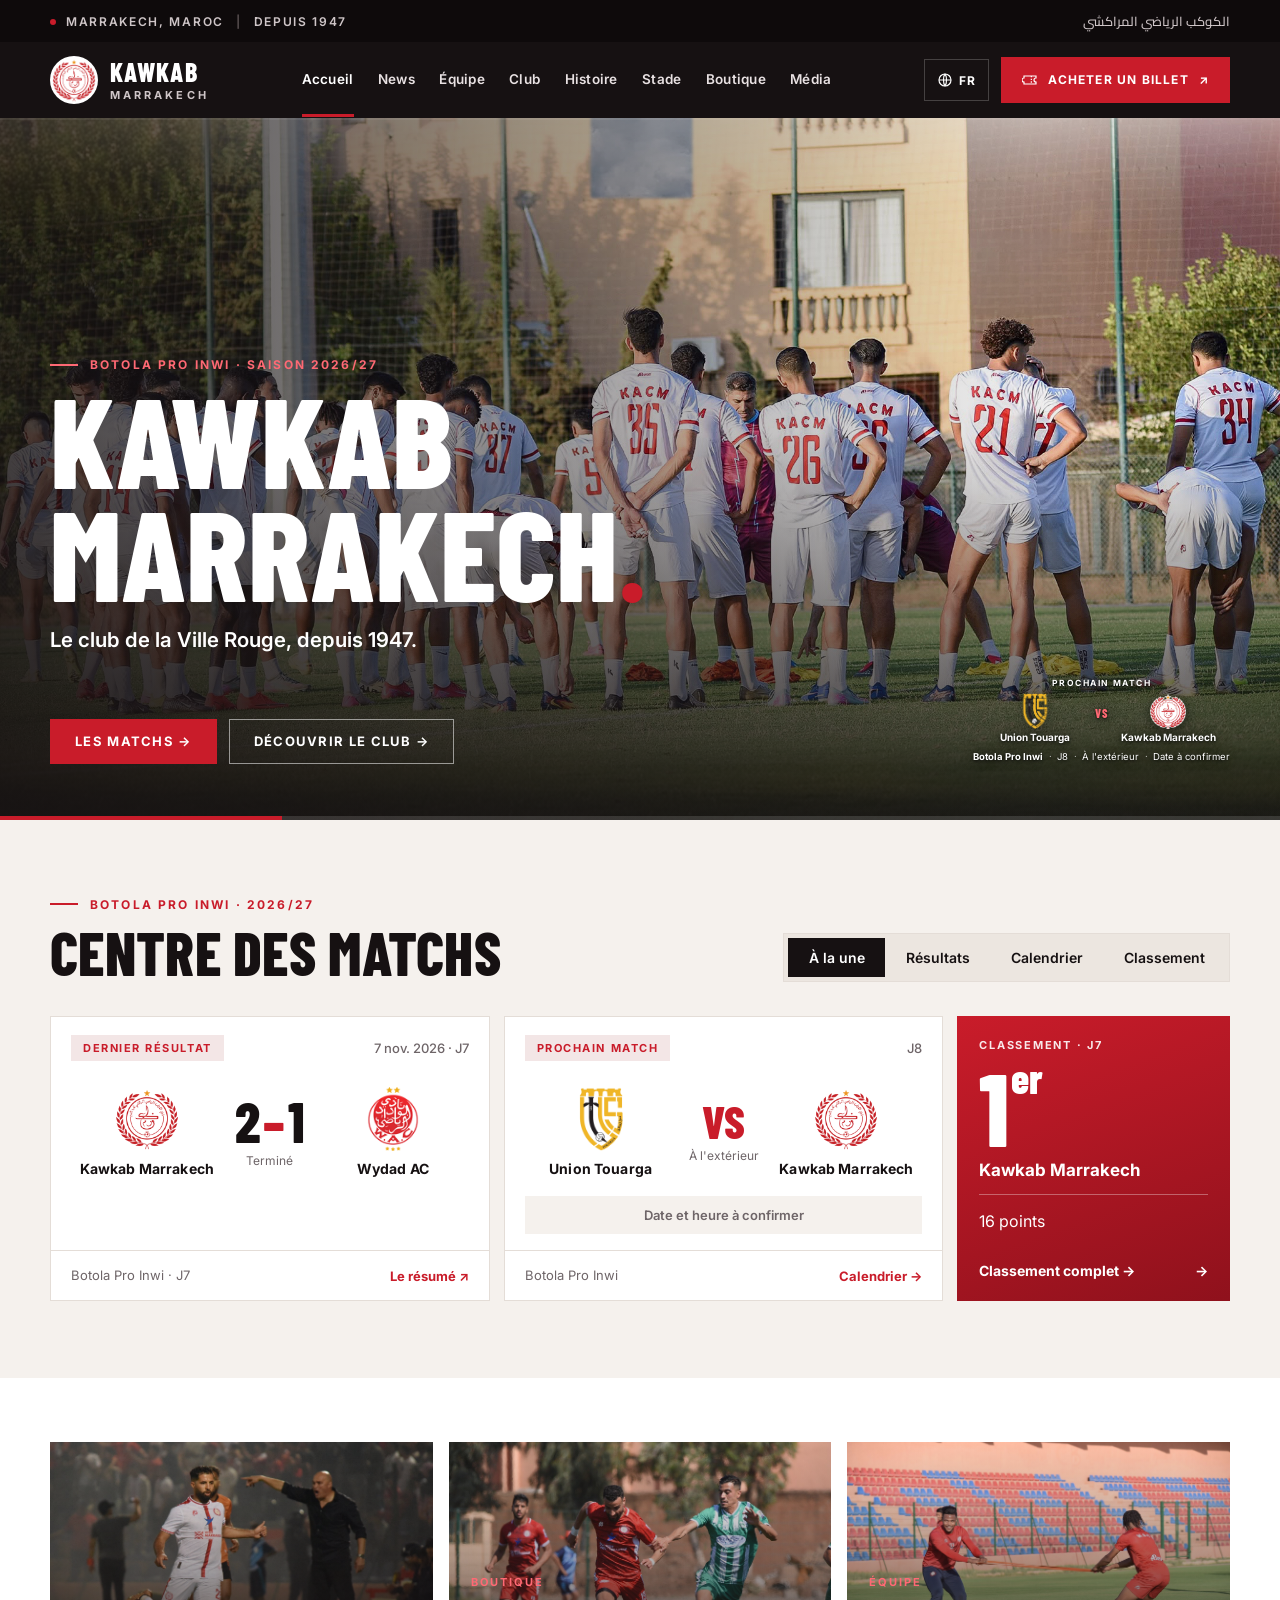
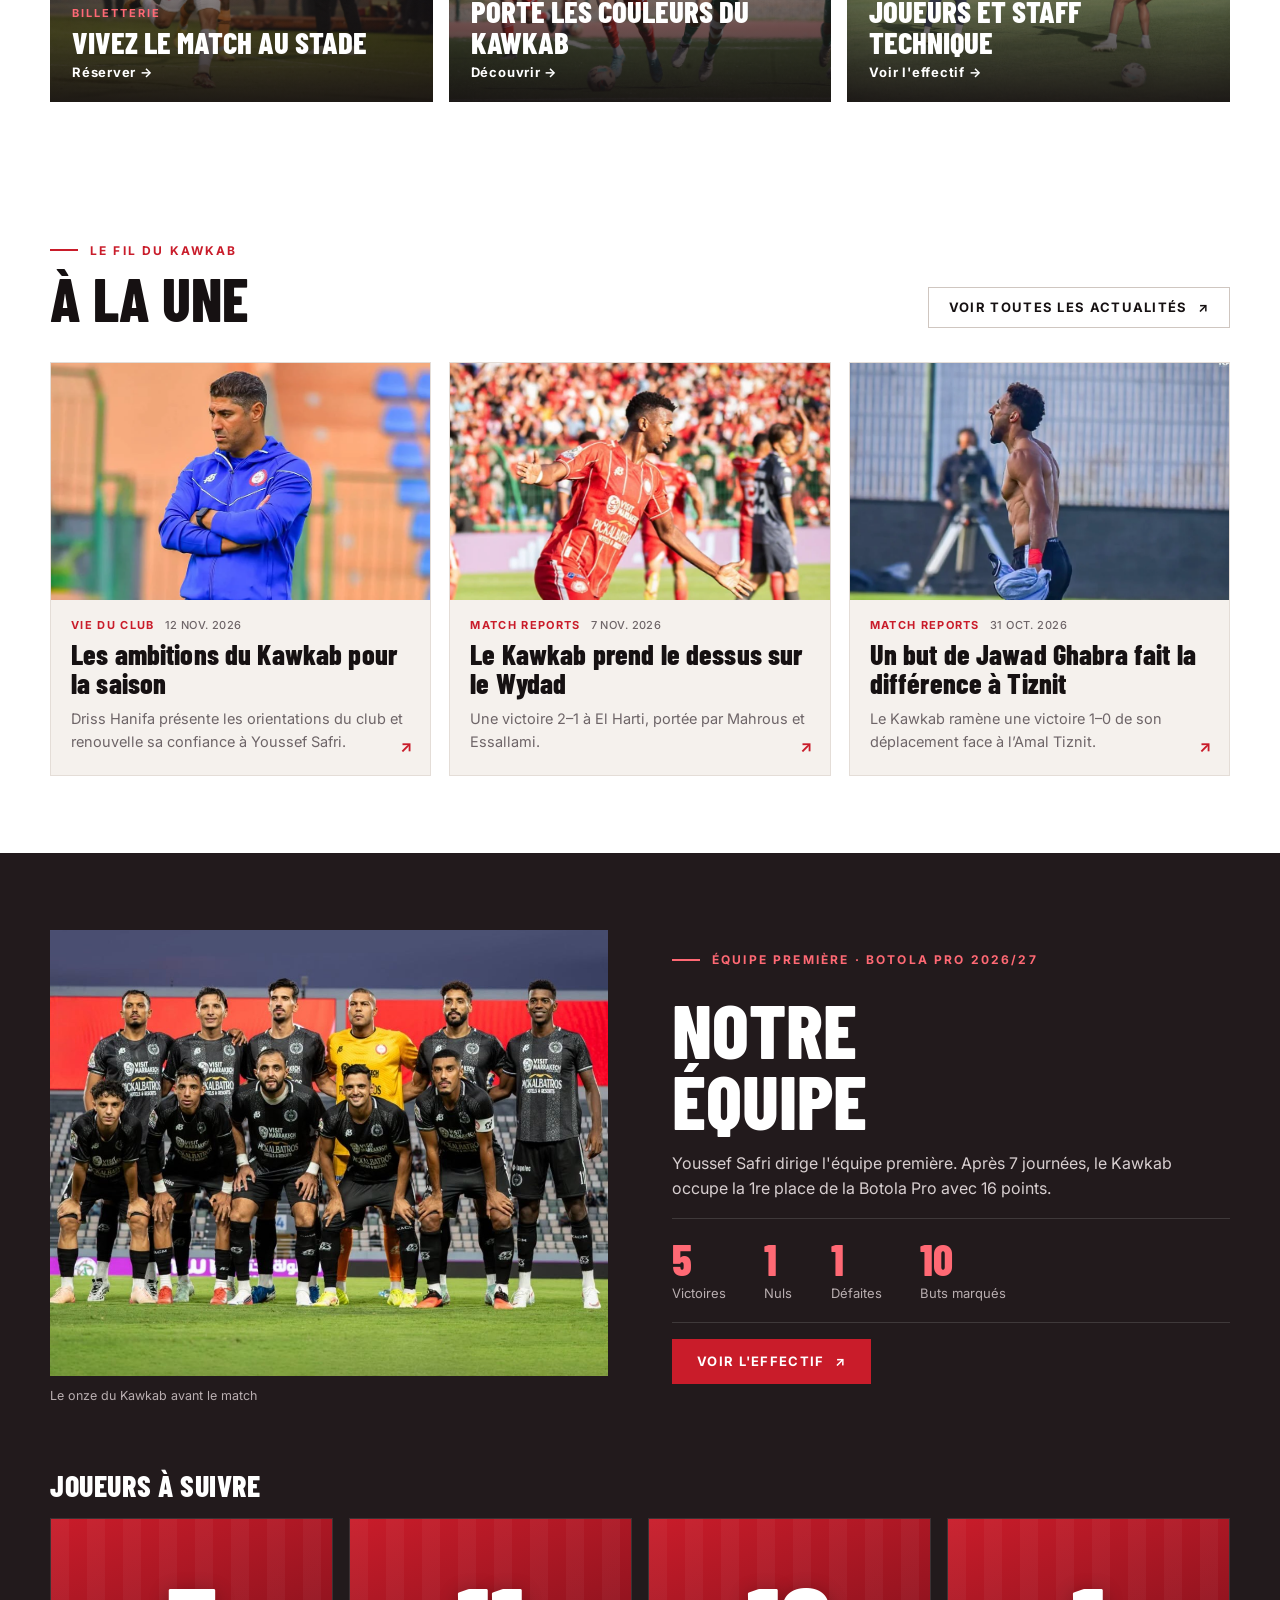
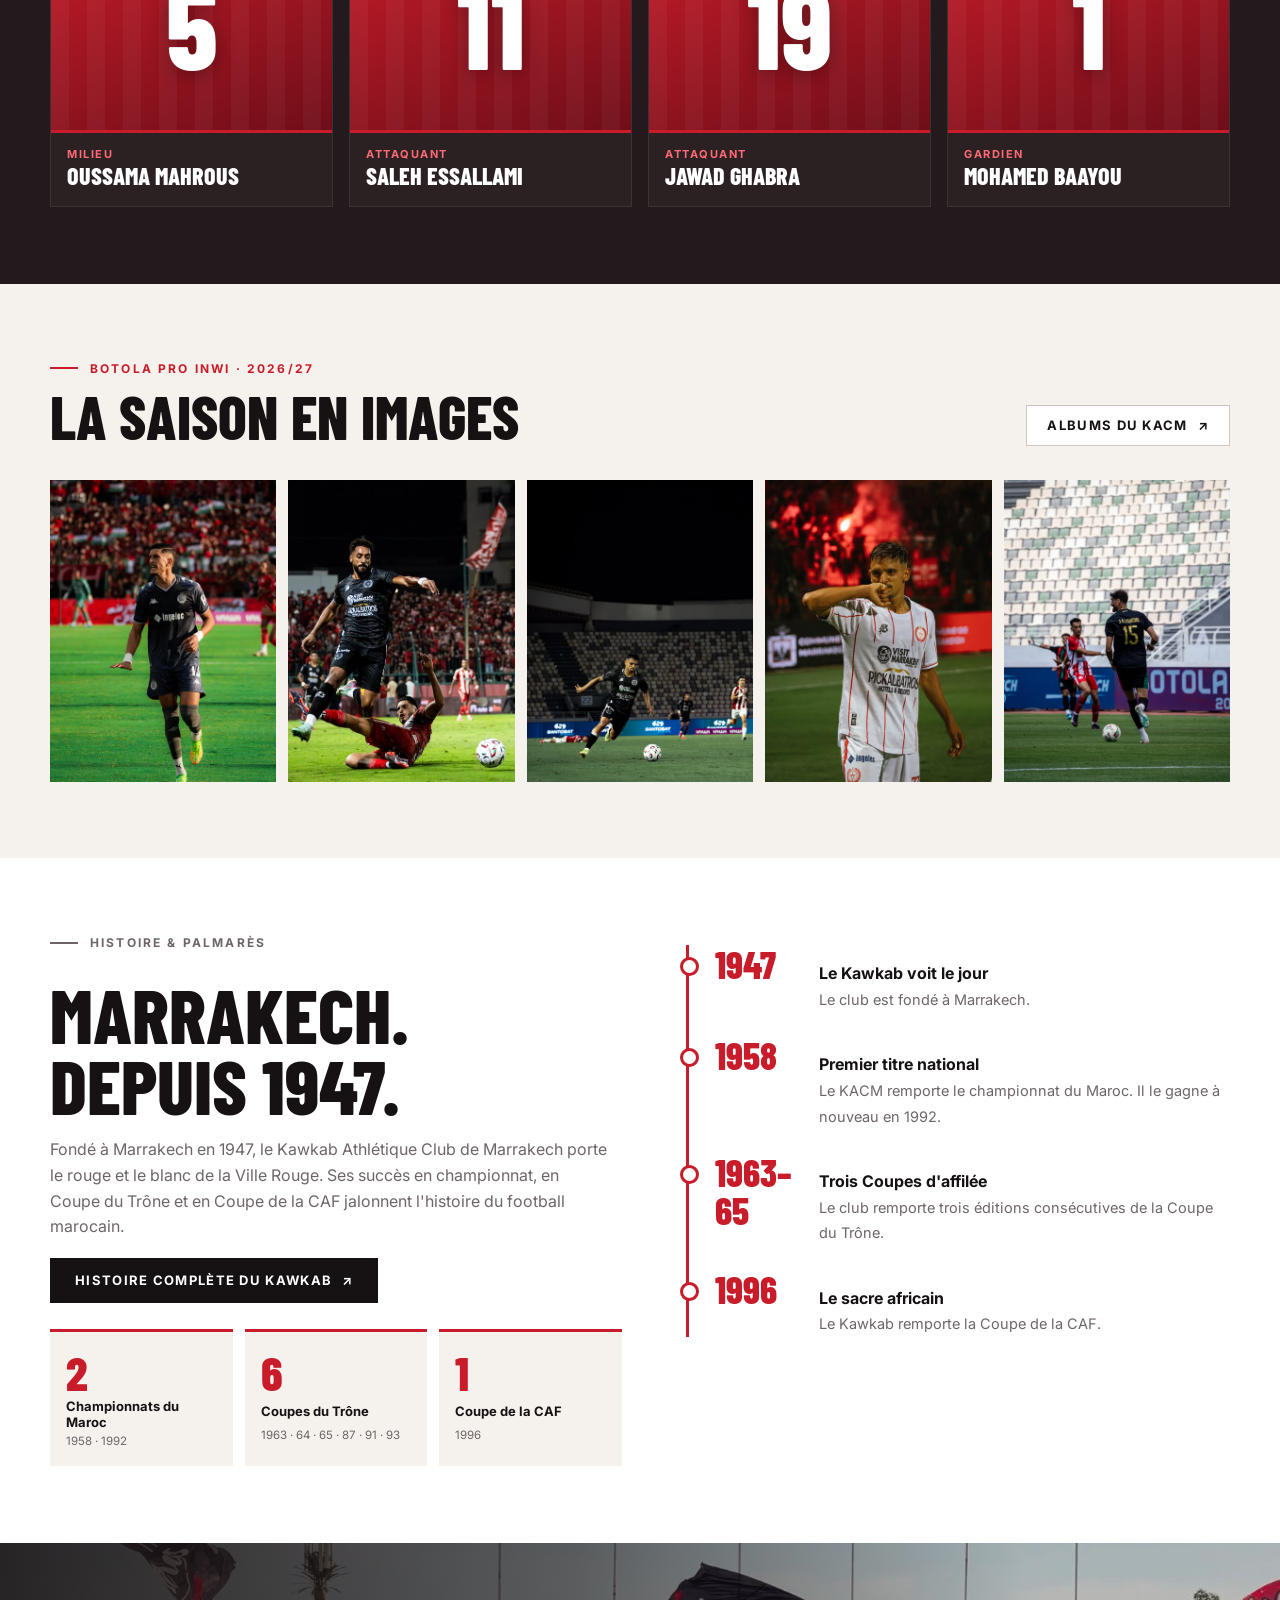
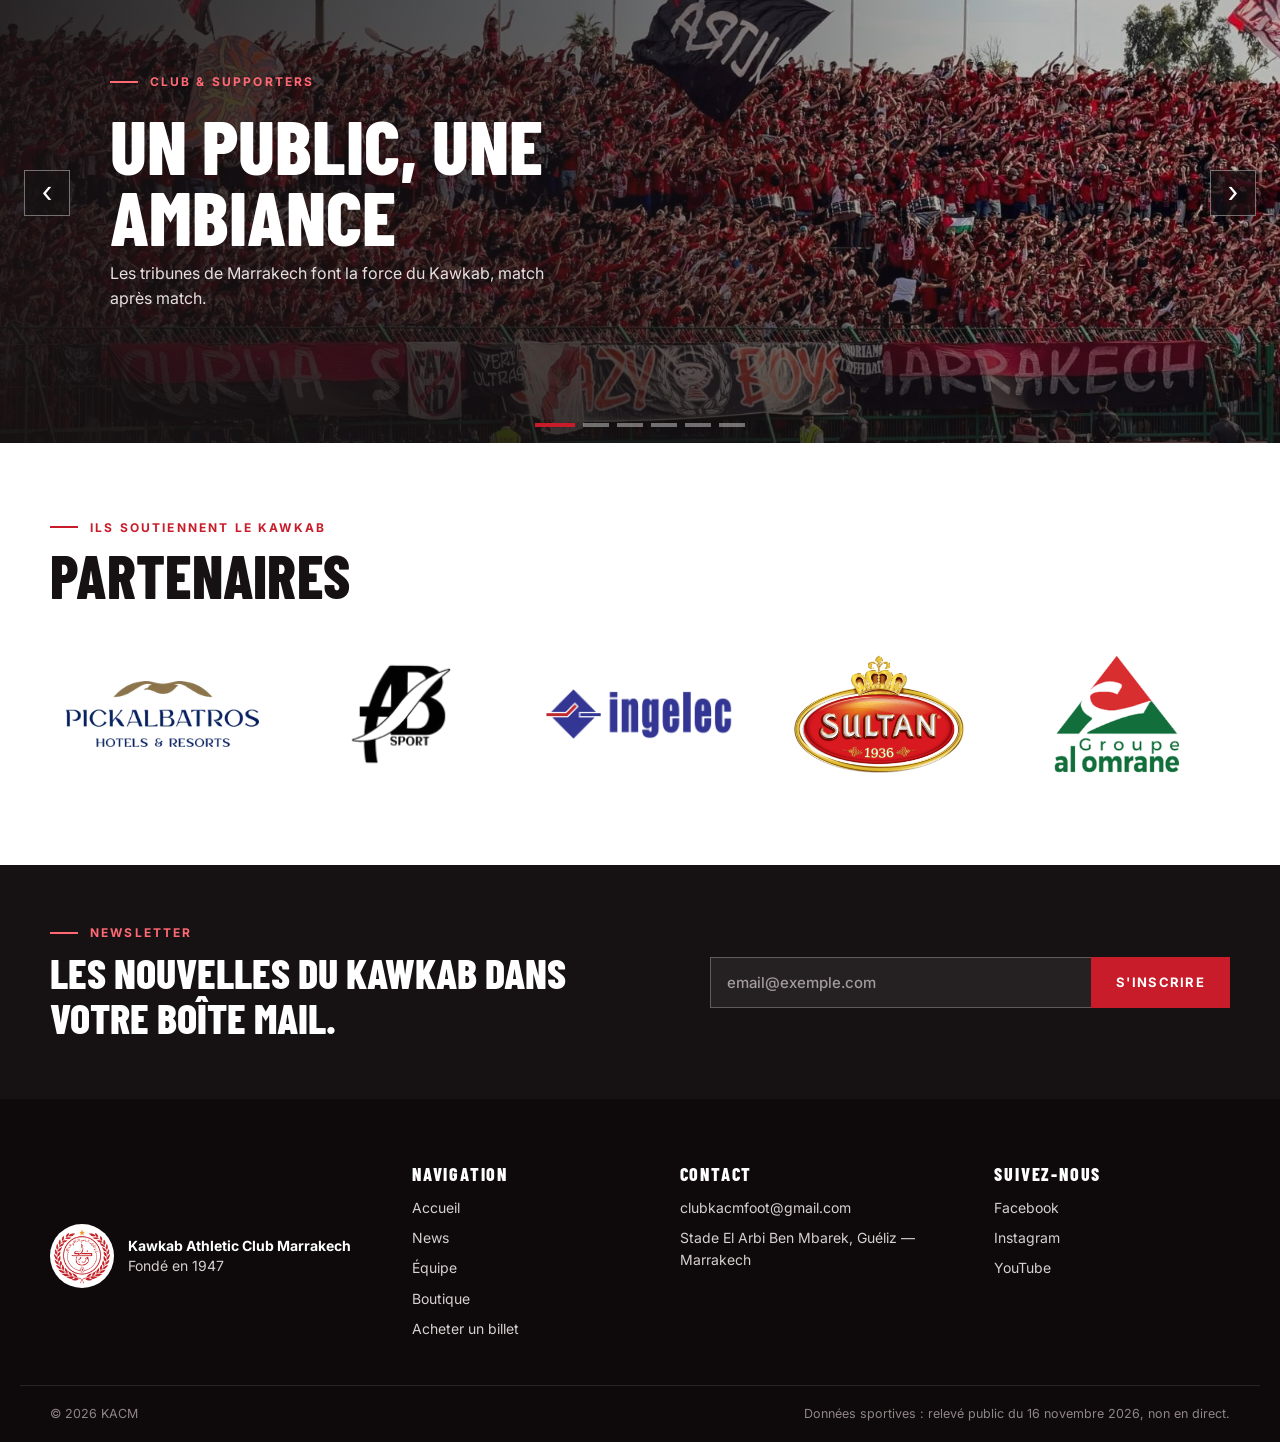
==== commit 2807dc94: "Complete KACM MVP with verified data and player photos" ====
--- a/index.html
+++ b/index.html
@@ -4,37 +4,270 @@
 <meta charset="utf-8">
 <meta name="viewport" content="width=device-width,initial-scale=1">
 <title>KACM — Kawkab Athletic Club Marrakech</title>
+<meta name="description" content="Site du Kawkab Athletic Club Marrakech, fondé en 1947 : centre des matchs, actualités, équipe première, histoire et billetterie.">
+<link rel="icon" href="assets/logo.png?v=2">
 <link rel="preconnect" href="https://fonts.googleapis.com">
-<link href="https://fonts.googleapis.com/css2?family=Barlow+Condensed:wght@800;900&family=Inter:wght@400;600;700&family=Cairo:wght@400;600;700&display=swap" rel="stylesheet">
-<link rel="stylesheet" href="css/style.css?v=81">
-<link rel="stylesheet" href="css/ref.css?v=81">
-<meta name="description" content="Prototype KACM : matchs, équipe, histoire, billetterie, boutique, supporters, stade et médias.">
-<link rel="stylesheet" href="css/modules.css">
+<link rel="preconnect" href="https://fonts.gstatic.com" crossorigin>
+<link href="https://fonts.googleapis.com/css2?family=Barlow+Condensed:wght@600;700;800&family=Inter:wght@400;500;600;700&family=Cairo:wght@500;700&display=swap" rel="stylesheet">
+<link rel="stylesheet" href="css/style.css">
 </head>
 <body>
-<a class="skip" href="#app">Aller au contenu</a>
-<header id="top"></header>
-<main id="app" tabindex="-1"></main>
-<div id="bot"></div>
-<div id="modal" class="modal" hidden></div>
-<div id="toasts" aria-live="polite"></div>
-<script src="js/verified-data.js"></script>
-<script src="js/data.js" defer></script>
-<script src="js/demo-content.js" defer></script>
-<script src="js/core.js" defer></script>
-<script src="js/shared.js" defer></script>
-<script src="js/home.js" defer></script>
-<script src="js/matches.js" defer></script>
-<script src="js/team.js" defer></script>
-<script src="js/history.js" defer></script>
-<script src="js/tickets.js" defer></script>
-<script src="js/store.js" defer></script>
-<script src="js/stadium.js" defer></script>
-<script src="js/account.js" defer></script>
-<script src="js/fans.js" defer></script>
-<script src="js/media.js" defer></script>
-<script src="js/sources.js" defer></script>
-<script src="js/accessibility.js" defer></script>
-<script src="js/boot.js" defer></script>
+<a class="skip" href="#main" data-i18n="skip">Aller au contenu</a>
+
+<!-- 1. HEADER / NAVBAR -->
+<div class="topbar">
+  <div class="wrap">
+    <span><i class="dot"></i><span data-i18n="top.loc">Marrakech, Maroc</span><em>|</em><span data-i18n="top.since">Depuis 1947</span></span>
+    <span class="ar" lang="ar" dir="rtl">الكوكب الرياضي المراكشي</span>
+  </div>
+</div>
+<header class="site-header" id="top">
+  <div class="wrap bar">
+    <a class="brand" href="index.html" aria-label="KACM — accueil">
+      <img src="assets/logo.png?v=2" alt="" width="46" height="46">
+      <span><strong>KAWKAB</strong><small>MARRAKECH</small></span>
+    </a>
+    <nav class="nav" id="nav" aria-label="Navigation principale">
+      <a href="index.html" aria-current="page" data-i18n="nav.home">Accueil</a>
+      <a href="#" data-soon data-i18n="nav.news">News</a>
+      <a href="#" data-soon data-i18n="nav.team">Équipe</a>
+      <a href="#" data-soon data-i18n="nav.club">Club</a>
+      <a href="#" data-soon data-i18n="nav.history">Histoire</a>
+      <a href="#" data-soon data-i18n="nav.stadium">Stade</a>
+      <a href="#" data-soon data-i18n="nav.store">Boutique</a>
+      <a href="#" data-soon data-i18n="nav.media">Média</a>
+    </nav>
+    <div class="tools">
+      <div class="lang" id="lang">
+        <button type="button" class="lang-btn" aria-haspopup="listbox" aria-expanded="false" aria-label="Langue">
+          <svg viewBox="0 0 24 24" width="16" height="16" fill="none" stroke="currentColor" stroke-width="1.8"><circle cx="12" cy="12" r="9"/><path d="M3 12h18M12 3c3 3.2 3 14.8 0 18M12 3c-3 3.2-3 14.8 0 18"/></svg>
+          <span id="langCur">FR</span>
+        </button>
+        <ul class="lang-menu" role="listbox" hidden>
+          <li role="option" data-lang="fr">Français</li>
+          <li role="option" data-lang="ar">العربية</li>
+          <li role="option" data-lang="en">English</li>
+        </ul>
+      </div>
+      <a class="btn btn-red" href="https://kacm.ticketing.ma/" target="_blank" rel="noopener">
+        <svg viewBox="0 0 24 24" width="16" height="16" fill="none" stroke="currentColor" stroke-width="1.8"><path d="M3 9a2 2 0 0 0 0 6v3h18v-3a2 2 0 0 1 0-6V6H3z"/><path d="M14 6v12" stroke-dasharray="2 2"/></svg>
+        <span data-i18n="cta.ticket">Acheter un billet</span><span aria-hidden="true">↗</span>
+      </a>
+      <button type="button" class="burger" id="burger" aria-label="Menu" aria-expanded="false" aria-controls="nav"><span></span><span></span><span></span></button>
+    </div>
+  </div>
+</header>
+
+<main id="main" tabindex="-1">
+
+<!-- 2. HERO -->
+<section class="hero" aria-labelledby="heroTitle">
+  <img class="hero-img" src="assets/hero-team.jpg" alt="Les joueurs du Kawkab Marrakech à l'entraînement" fetchpriority="high">
+  <div class="hero-shade"></div>
+  <div class="wrap hero-in">
+    <p class="eyebrow light"><span data-i18n="hero.kicker">Botola Pro Inwi · Saison 2026/27</span></p>
+    <h1 id="heroTitle">Kawkab<br>Marrakech<b>.</b></h1>
+    <p class="hero-sub" data-i18n="hero.sub">Le club de la Ville Rouge, depuis 1947.</p>
+    <div class="hero-row">
+      <div class="hero-cta">
+        <a class="btn btn-red" href="#matchCenter" data-i18n="cta.matches">Les matchs <span aria-hidden="true">→</span></a>
+        <a class="btn btn-ghost" href="#history" data-i18n="cta.club">Découvrir le club <span aria-hidden="true">→</span></a>
+      </div>
+      <div class="chip" id="heroChip"></div>
+    </div>
+  </div>
+  <div class="hero-bar" aria-hidden="true"><i></i></div>
+</section>
+
+<!-- 3 + 4 + 5. CENTRE DES MATCHS : prochain match, dernier résultat, classement -->
+<section class="sec sec-beige" id="matchCenter" aria-labelledby="mcT">
+  <div class="wrap">
+    <header class="sec-head">
+      <div><p class="eyebrow"><span data-i18n="mc.k">Botola Pro Inwi · 2026/27</span></p><h2 id="mcT" data-i18n="mc.t">Centre des matchs</h2></div>
+      <div class="tabs" role="tablist" aria-label="Centre des matchs">
+        <button role="tab" aria-selected="true" data-tab="une" data-i18n="tab.une">À la une</button>
+        <button role="tab" aria-selected="false" data-tab="res" data-i18n="tab.res">Résultats</button>
+        <button role="tab" aria-selected="false" data-tab="cal" data-i18n="tab.cal">Calendrier</button>
+        <button role="tab" aria-selected="false" data-tab="table" data-i18n="tab.table">Classement</button>
+      </div>
+    </header>
+    <div id="mcBody" role="tabpanel"></div>
+  </div>
+</section>
+
+<!-- 6. ACCÈS RAPIDE -->
+<section class="sec quick-sec" aria-label="Accès rapide">
+  <div class="wrap quick">
+    <a class="q" href="https://kacm.ticketing.ma/" target="_blank" rel="noopener">
+      <img src="assets/real/club-20.jpg" alt="" loading="lazy">
+      <span class="q-body"><small data-i18n="q.t.k">Billetterie</small><strong data-i18n="q.t.t">Vivez le match au stade</strong><em data-i18n="q.t.c">Réserver →</em></span>
+    </a>
+    <a class="q" href="#" data-soon>
+      <img src="assets/real/club-21.jpg" alt="" loading="lazy">
+      <span class="q-body"><small data-i18n="q.s.k">Boutique</small><strong data-i18n="q.s.t">Porte les couleurs du Kawkab</strong><em data-i18n="q.s.c">Découvrir →</em></span>
+    </a>
+    <a class="q" href="#" data-soon>
+      <img src="assets/real/club-22.jpg" alt="" loading="lazy">
+      <span class="q-body"><small data-i18n="q.e.k">Équipe</small><strong data-i18n="q.e.t">Joueurs et staff technique</strong><em data-i18n="q.e.c">Voir l'effectif →</em></span>
+    </a>
+  </div>
+</section>
+
+<!-- 7. LE FIL DU KAWKAB (actualités) -->
+<section class="sec" aria-labelledby="newsT">
+  <div class="wrap">
+    <header class="sec-head">
+      <div><p class="eyebrow"><span data-i18n="news.k">Le fil du Kawkab</span></p><h2 id="newsT" data-i18n="news.t">À la une</h2></div>
+      <a class="btn btn-line" href="#" data-soon><span data-i18n="news.all">Voir toutes les actualités</span><span aria-hidden="true">↗</span></a>
+    </header>
+    <div class="news" id="newsGrid"></div>
+  </div>
+</section>
+
+<!-- 8. ÉQUIPE PREMIÈRE + JOUEURS -->
+<section class="sec dark" aria-labelledby="teamT">
+  <div class="wrap">
+    <div class="team-grid">
+      <figure class="team-photo"><img src="assets/team-squad.jpg" alt="Photo d'équipe du Kawkab Marrakech avant le match" loading="lazy"><figcaption data-i18n="team.cap">Le onze du Kawkab avant le match</figcaption></figure>
+      <div class="team-text">
+        <p class="eyebrow light"><span data-i18n="team.k">Équipe première · Botola Pro 2026/27</span></p>
+        <h2 id="teamT" data-i18n="team.t">Notre<br>équipe</h2>
+        <p id="teamP"></p>
+        <dl class="stats" id="teamStats"></dl>
+        <a class="btn btn-red" href="#" data-soon><span data-i18n="team.c">Voir l'effectif</span><span aria-hidden="true">↗</span></a>
+      </div>
+    </div>
+    <h3 class="sub-h" data-i18n="pl.t">Joueurs à suivre</h3>
+    <div class="players" id="playersGrid"></div>
+  </div>
+</section>
+
+<!-- 9. LA SAISON EN IMAGES -->
+<section class="sec sec-beige" aria-labelledby="galT">
+  <div class="wrap">
+    <header class="sec-head">
+      <div><p class="eyebrow"><span data-i18n="gal.k">Botola Pro Inwi · 2026/27</span></p><h2 id="galT" data-i18n="gal.t">La saison en images</h2></div>
+      <a class="btn btn-line" href="#" data-soon><span data-i18n="gal.c">Albums du KACM</span><span aria-hidden="true">↗</span></a>
+    </header>
+    <ul class="gallery">
+      <li><img src="assets/gallery/kacm-4.jpg" alt="Un joueur du Kawkab célèbre un but" loading="lazy"></li>
+      <li><img src="assets/gallery/kacm-2.jpg" alt="Un joueur du Kawkab en match de Botola" loading="lazy"></li>
+      <li><img src="assets/gallery/kacm-3.jpg" alt="Le Kawkab en action de nuit" loading="lazy"></li>
+      <li><img src="assets/gallery/kacm-1.jpg" alt="Un joueur du Kawkab devant les tribunes" loading="lazy"></li>
+      <li><img src="assets/gallery/kacm-5.jpg" alt="Un joueur du Kawkab à la relance" loading="lazy"></li>
+    </ul>
+  </div>
+</section>
+
+<!-- 10. HISTOIRE & PALMARÈS -->
+<section class="sec" id="history" aria-labelledby="hisT">
+  <div class="wrap">
+    <div class="history">
+      <div class="his-text">
+        <p class="eyebrow"><span data-i18n="his.k">Histoire &amp; palmarès</span></p>
+        <h2 id="hisT" data-i18n="his.t">Marrakech.<br>Depuis 1947.</h2>
+        <p data-i18n="his.p">Fondé à Marrakech en 1947, le Kawkab Athlétique Club de Marrakech porte le rouge et le blanc de la Ville Rouge. Ses succès en championnat, en Coupe du Trône et en Coupe de la CAF jalonnent l'histoire du football marocain.</p>
+        <a class="btn btn-dark" href="#" data-soon><span data-i18n="his.c">Histoire complète du Kawkab</span><span aria-hidden="true">↗</span></a>
+        <ul class="trophies">
+          <li><b>2</b><span data-i18n="tr.l">Championnats du Maroc</span><small>1958 · 1992</small></li>
+          <li><b>6</b><span data-i18n="tr.t">Coupes du Trône</span><small>1963 · 64 · 65 · 87 · 91 · 93</small></li>
+          <li><b>1</b><span data-i18n="tr.c">Coupe de la CAF</span><small>1996</small></li>
+        </ul>
+      </div>
+      <ol class="his-line" id="hisLine"></ol>
+    </div>
+  </div>
+</section>
+
+<!-- 10. SUPPORTERS -->
+<section class="fans" id="fans" aria-labelledby="fanT" aria-roledescription="carrousel">
+  <div class="fans-slides" id="fansSlides">
+    <img class="on" src="assets/fans/fans-1.jpg" alt="Le virage Curva Sud du Kawkab, drapeaux et banderoles">
+    <img src="assets/fans/fans-2.jpg" alt="Les tambours des supporters du Kawkab" loading="lazy">
+    <img src="assets/fans/fans-3.jpg" alt="Vue du virage depuis les tribunes, drapeaux au soleil" loading="lazy">
+    <img src="assets/fans/fans-4.jpg" alt="Tifo des supporters dans le stade" loading="lazy">
+    <img src="assets/fans/fans-5.jpg" alt="Grand tifo rouge et blanc dans les tribunes" loading="lazy">
+    <img src="assets/fans/fans-6.jpg" alt="Les supporters du Kawkab allument le virage" loading="lazy">
+  </div>
+  <div class="fans-shade"></div>
+  <button type="button" class="fans-btn prev" id="fansPrev" aria-label="Photo précédente">‹</button>
+  <button type="button" class="fans-btn next" id="fansNext" aria-label="Photo suivante">›</button>
+  <div class="wrap fans-in">
+    <p class="eyebrow light"><span data-i18n="fan.k">Club &amp; supporters</span></p>
+    <h2 id="fanT" data-i18n="fan.t">Un public, une ambiance</h2>
+    <p data-i18n="fan.p">Les tribunes de Marrakech font la force du Kawkab, match après match.</p>
+  </div>
+  <div class="fans-dots" id="fansDots" role="tablist" aria-label="Photos des supporters"></div>
+</section>
+
+<!-- 11. PARTENAIRES + NEWSLETTER -->
+<section class="sec" aria-labelledby="spT">
+  <div class="wrap">
+    <header class="sec-head"><div><p class="eyebrow"><span data-i18n="sp.k">Ils soutiennent le Kawkab</span></p><h2 id="spT" data-i18n="sp.t">Partenaires</h2></div></header>
+    <ul class="sponsors">
+      <li><img src="assets/sponsors/sponsor-5.webp" alt="Pickalbatros Hotels &amp; Resorts" loading="lazy"></li>
+      <li><img src="assets/sponsors/absport.png" alt="AB Sport" loading="lazy"></li>
+      <li><img src="assets/sponsors/ingelec.png" alt="Ingelec" loading="lazy"></li>
+      <li><img src="assets/sponsors/sultan.png" alt="Sultan" loading="lazy"></li>
+      <li><img class="pad" src="assets/sponsors/al-omrane.png" alt="Groupe Al Omrane" loading="lazy"></li>
+    </ul>
+  </div>
+</section>
+
+<section class="news-letter" aria-labelledby="nlT">
+  <div class="wrap nl">
+    <div><p class="eyebrow light"><span>Newsletter</span></p><h2 id="nlT" data-i18n="nl.t">Les nouvelles du Kawkab dans votre boîte mail.</h2></div>
+    <form id="nlForm" novalidate>
+      <label class="sr" for="nlMail" data-i18n="nl.l">Adresse e-mail</label>
+      <input id="nlMail" type="email" placeholder="email@exemple.com" autocomplete="email" required>
+      <button class="btn btn-red" type="submit" data-i18n="nl.b">S'inscrire</button>
+    </form>
+  </div>
+</section>
+
+</main>
+
+<!-- 12. FOOTER -->
+<footer class="site-footer" id="bot">
+  <div class="wrap foot-grid">
+    <div class="foot-brand">
+      <img src="assets/logo.png?v=2" alt="" width="64" height="64">
+      <p><strong>Kawkab Athletic Club Marrakech</strong><br><span data-i18n="foot.since">Fondé en 1947</span></p>
+    </div>
+    <div>
+      <h3 data-i18n="foot.nav">Navigation</h3>
+      <ul>
+        <li><a href="index.html" data-i18n="nav.home">Accueil</a></li>
+        <li><a href="#" data-soon data-i18n="nav.news">News</a></li>
+        <li><a href="#" data-soon data-i18n="nav.team">Équipe</a></li>
+        <li><a href="#" data-soon data-i18n="nav.store">Boutique</a></li>
+        <li><a href="https://kacm.ticketing.ma/" target="_blank" rel="noopener" data-i18n="cta.ticket">Acheter un billet</a></li>
+      </ul>
+    </div>
+    <div>
+      <h3 data-i18n="foot.contact">Contact</h3>
+      <ul>
+        <li><a href="mailto:clubkacmfoot@gmail.com">clubkacmfoot@gmail.com</a></li>
+        <li>Stade El Arbi Ben Mbarek, Guéliz — Marrakech</li>
+      </ul>
+    </div>
+    <div>
+      <h3 data-i18n="foot.follow">Suivez-nous</h3>
+      <ul class="social">
+        <li><a href="https://www.facebook.com/KACMOfficiiel/" target="_blank" rel="noopener">Facebook</a></li>
+        <li><a href="https://www.instagram.com/kacmofficiel/" target="_blank" rel="noopener">Instagram</a></li>
+        <li><a href="https://www.youtube.com/@kacmtv7253" target="_blank" rel="noopener">YouTube</a></li>
+      </ul>
+    </div>
+  </div>
+  <div class="wrap legal"><span>© 2026 KACM</span><span data-i18n="foot.data">Données sportives : relevé public du 16 novembre 2026, non en direct.</span></div>
+</footer>
+
+<div class="toast" id="toast" role="status" aria-live="polite"></div>
+
+<script src="js/data.js"></script>
+<script src="js/i18n.js"></script>
+<script src="js/common.js"></script>
+<script src="js/app.js"></script>
 </body>
 </html>
--- a/css/style.css
+++ b/css/style.css
@@ -1,647 +1,326 @@
-:root{--red:#B5122B;--red2:#8C1025;--black:#111;--ink:#1b1b1b;--white:#fff;--gray:#F3F3F3;--g2:#d9d9d9;--mut:#777;--ok:#1E8E3E;--warn:#D98A00;
---fh:'Oswald','Cairo',sans-serif;--fb:'Inter','Cairo',sans-serif;--sh:0 1px 2px rgba(0,0,0,.12),0 8px 24px rgba(0,0,0,.08)}
-*{box-sizing:border-box;margin:0}
-body{font:16px/1.55 var(--fb);color:var(--black);background:#fff}
-html[lang=ar] body{font-family:'Cairo',sans-serif}
-h1,h2,h3,h4,.num{font-family:var(--fh);text-transform:uppercase;letter-spacing:.02em;line-height:1.1}
-html[lang=ar] h1,html[lang=ar] h2,html[lang=ar] h3{text-transform:none;letter-spacing:0}
-a{color:inherit;text-decoration:none}img{max-width:100%}
-:focus-visible{outline:3px solid var(--red);outline-offset:2px}
-.skip{position:absolute;left:-999px}.skip:focus{left:8px;top:8px;background:#fff;padding:8px;z-index:99}
-.wrap{max-width:1240px;margin:auto;padding:0 16px}.pad{padding:64px 16px}
-.demobar{background:#FFE9A8;color:#5a4300;font:600 12px var(--fb);text-align:center;padding:6px 10px}
-body.is-admin .demobar{display:none}
-section.s{padding:64px 0}.dark{background:var(--black);color:#fff}.gray{background:var(--gray)}
-.eyebrow{color:var(--red);font:600 13px var(--fb);text-transform:uppercase;letter-spacing:.12em;margin-bottom:6px}.dark .eyebrow{color:#ff8a9b}
-h2{font-size:2.1rem;margin-bottom:24px}h3{font-size:1.2rem}
-.head{display:flex;justify-content:space-between;align-items:end;gap:12px;flex-wrap:wrap;margin-bottom:24px}.head h2{margin:0}
-.btn{display:inline-block;padding:.75rem 1.3rem;font:600 .95rem var(--fb);border-radius:2px;border:2px solid var(--red);background:var(--red);color:#fff;cursor:pointer;transition:.2s}
-.btn:hover{background:var(--red2);border-color:var(--red2)}.btn.ghost{background:transparent;color:inherit;border-color:currentColor}.btn.ghost:hover{background:var(--black);color:#fff}
-.dark .btn.ghost:hover{background:#fff;color:#111}.btn.sm{padding:.4rem .8rem;font-size:.85rem}.btn.block{display:block;width:100%;text-align:center}.btn[disabled]{opacity:.5;pointer-events:none}
-.btn.danger{background:#fff;color:var(--red)}
-/* header */
-#hdr{background:var(--black);color:#fff;position:sticky;top:0;z-index:20;border-bottom:3px solid var(--red)}
-.bar{display:flex;align-items:center;gap:20px;min-height:68px}
-.brand{display:flex;align-items:center;gap:10px}.brand b{font:700 1.4rem var(--fh);letter-spacing:.08em;display:block;line-height:1}.brand small{font-size:.62rem;color:#bbb;letter-spacing:.06em}
-.logo{width:44px;height:44px;object-fit:contain}.logo.ph{display:grid;place-items:center;border:2px dashed #888;font:700 .8rem var(--fh);color:#aaa;border-radius:50%}
-#nav{display:flex;gap:14px;font-size:.85rem;font-weight:500;margin-inline-start:auto}#nav a{padding:6px 2px;border-bottom:2px solid transparent;white-space:nowrap}#nav a:hover,#nav a.on{border-color:var(--red)}
-.tools{display:flex;align-items:center;gap:10px}.lang button{background:none;border:1px solid #555;color:#fff;padding:3px 7px;font-size:11px;cursor:pointer}.lang button[aria-pressed=true]{background:var(--red);border-color:var(--red)}
-.ic{position:relative;font-size:1.1rem;padding:4px}.ic i{position:absolute;top:-4px;inset-inline-end:-4px;background:var(--red);font:600 10px var(--fb);border-radius:9px;padding:0 5px;min-width:16px;text-align:center;font-style:normal}.ic i:empty{display:none}
-.burger{display:none;background:none;border:0;color:#fff;font-size:1.6rem;margin-inline-start:auto;cursor:pointer}
-/* hero */
-.hero{position:relative;color:#fff;min-height:620px;display:flex;align-items:flex-end;padding:80px 0 48px;background:radial-gradient(ellipse at 70% 0,rgba(181,18,43,.7),transparent 55%),linear-gradient(180deg,#220509,#111 90%);background-size:cover;background-position:center}
-.hero:before{content:"";position:absolute;inset:0;background:linear-gradient(90deg,rgba(0,0,0,.75),rgba(0,0,0,.2))}
-.hero>.wrap{position:relative;display:grid;grid-template-columns:1.3fr 1fr;gap:40px;align-items:end;width:100%}
-.hero h1{font-size:clamp(2.6rem,7vw,5.2rem);max-width:12ch;margin-bottom:14px}.hero p{color:#ddd;max-width:46ch;margin-bottom:22px}.row{display:flex;gap:12px;flex-wrap:wrap}
-.matchbox{background:rgba(17,17,17,.9);border-top:4px solid var(--red);padding:22px}
-.vs{display:flex;justify-content:space-between;align-items:center;font:600 1.3rem var(--fh);margin:12px 0}
-.cd{display:flex;gap:8px}.cd div{flex:1;background:#ffffff1a;text-align:center;padding:8px 0}.cd b{display:block;font:700 1.7rem var(--fh)}.cd span{font-size:10px;text-transform:uppercase;color:#bbb}
-/* cards & grids */
-.grid{display:grid;gap:20px;grid-template-columns:repeat(auto-fill,minmax(250px,1fr))}.grid.g3{grid-template-columns:repeat(auto-fill,minmax(300px,1fr))}.grid.g4{grid-template-columns:repeat(auto-fill,minmax(200px,1fr))}
-.card{background:#fff;box-shadow:var(--sh);transition:transform .2s;display:block;color:#111}a.card:hover{transform:translateY(-3px)}.card .b{padding:16px}.card small,.mut{color:var(--mut)}
-.img{aspect-ratio:16/10;background:#2a2a2a center/cover}.img.ph,.avatar.ph{background:linear-gradient(135deg,#2c2c2c,#555);display:grid;place-items:center;color:#999;font-size:12px}
-.badge{display:inline-block;font:600 11px var(--fb);padding:2px 8px;background:var(--red);color:#fff;text-transform:uppercase;letter-spacing:.05em}.badge.gr{background:#ddd;color:#222}.badge.ok{background:var(--ok)}.badge.wn{background:var(--warn)}.badge.live{background:var(--red);animation:pulse 1.4s infinite}
-@keyframes pulse{50%{opacity:.5}}
-.avatar{aspect-ratio:4/5;background:#333 center/cover;position:relative;overflow:hidden}.avatar svg{width:70%;fill:#777;position:absolute;bottom:0;inset-inline:15%}.avatar b{position:absolute;top:6px;inset-inline-start:10px;font:700 2.2rem var(--fh);color:#fff;opacity:.9}
-.tabs{display:flex;gap:4px;flex-wrap:wrap;border-bottom:2px solid var(--g2);margin-bottom:24px}.tabs a,.tabs button{padding:10px 16px;font:600 .9rem var(--fb);background:none;border:0;border-bottom:3px solid transparent;cursor:pointer;margin-bottom:-2px;color:inherit}.tabs .on{border-color:var(--red);color:var(--red)}
-.res{display:grid;grid-template-columns:1fr auto 1fr;gap:14px;align-items:center;background:#fff;padding:14px 16px;border-inline-start:4px solid var(--red);box-shadow:var(--sh);color:#111}.res .sc{font:700 1.7rem var(--fh)}.res span:last-child{text-align:end}
-.fix{display:grid;grid-template-columns:110px 1fr auto;gap:14px;align-items:center;background:#fff;padding:14px 16px;box-shadow:var(--sh);margin-bottom:12px;color:#111}
-table{width:100%;border-collapse:collapse;background:#fff;color:#111}th,td{padding:10px;text-align:start;border-bottom:1px solid var(--gray);font-size:.92rem}th{background:var(--black);color:#fff;font-size:12px;text-transform:uppercase;white-space:nowrap}tr.me td{background:#B5122B14;font-weight:700}
-.split{display:grid;grid-template-columns:1fr 1fr;gap:40px;align-items:center}.two{display:grid;grid-template-columns:2fr 1fr;gap:28px;align-items:start}
-.form{display:grid;gap:12px}.form label{font-size:.82rem;font-weight:600;display:grid;gap:4px}.form input,.form select,.form textarea{padding:10px;border:1px solid #bbb;border-radius:2px;font:inherit;width:100%;background:#fff;color:#111}.form .two-c{display:grid;grid-template-columns:1fr 1fr;gap:12px}.form .chk{display:flex;gap:8px;align-items:flex-start;font-weight:400}.form .chk input{width:auto;margin-top:4px}
-.hp{position:absolute;left:-9999px}
-.logos{display:grid;grid-template-columns:repeat(auto-fit,minmax(170px,1fr));gap:16px}.logos a{border:1px dashed #999;padding:30px 12px;text-align:center;color:#555;background:#fff}
-.pitch{position:relative;aspect-ratio:3/4;max-width:420px;margin:auto;background:repeating-linear-gradient(0deg,#1d6b34 0 12.5%,#1a6030 12.5% 25%);border:3px solid #fff;border-radius:4px}
-.pitch:before{content:"";position:absolute;inset:50% 0 auto;border-top:2px solid #fff8}.pitch .pl{position:absolute;transform:translate(-50%,-50%);text-align:center;font-size:10px;color:#fff;width:70px}.pitch .pl b{display:grid;place-items:center;width:34px;height:34px;border-radius:50%;background:var(--red);margin:0 auto 2px;font:700 .9rem var(--fh);border:2px solid #fff}
-.ev{display:flex;gap:12px;padding:8px 0;border-bottom:1px solid #eee}.ev b{min-width:42px;font-family:var(--fh)}
-.bar2{display:grid;grid-template-columns:50px 1fr 50px;gap:8px;align-items:center;margin:8px 0;font-size:.85rem}.bar2 i{display:block;height:8px;background:#ddd;position:relative}.bar2 i u{position:absolute;inset-block:0;inset-inline-start:0;background:var(--red)}
-.tl{position:relative;padding-inline-start:30px;border-inline-start:3px solid var(--red)}.tl .it{position:relative;margin-bottom:26px}.tl .it:before{content:"";position:absolute;inset-inline-start:-39px;top:6px;width:14px;height:14px;background:#fff;border:3px solid var(--red);border-radius:50%}.tl .y{font:700 1.8rem var(--fh);color:var(--red)}
-.seat{display:grid;grid-template-columns:repeat(10,1fr);gap:5px;max-width:420px}.seat button{aspect-ratio:1;border:1px solid #aaa;background:#fff;font-size:10px;cursor:pointer}.seat button.on{background:var(--red);color:#fff}.seat button[disabled]{background:#ccc;cursor:not-allowed}
-.tk{display:grid;grid-template-columns:1fr 150px;background:#fff;box-shadow:var(--sh);border-inline-start:8px solid var(--red);color:#111}.tk .b{padding:16px}.tk .q{padding:12px;display:grid;place-items:center;border-inline-start:2px dashed #ccc}.tk .q svg{width:120px;height:120px}.qrfb{font:10px monospace;word-break:break-all}
-.stars{color:#e8a200;letter-spacing:2px}.price{font:700 1.5rem var(--fh);color:var(--red)}
-details{background:#fff;padding:14px 16px;margin-bottom:8px;box-shadow:var(--sh);color:#111}summary{cursor:pointer;font-weight:600}
-.steps{display:flex;gap:8px;margin-bottom:20px;flex-wrap:wrap}.steps span{padding:6px 12px;background:#ddd;font-size:.8rem;font-weight:600}.steps .on{background:var(--red);color:#fff}
-.pills{display:flex;gap:8px;flex-wrap:wrap;margin-bottom:20px}.pills button{padding:6px 14px;border:1px solid #bbb;background:#fff;cursor:pointer;font:inherit;font-size:.85rem}.pills .on{background:var(--black);color:#fff;border-color:var(--black)}
-footer{background:#000;color:#bbb;padding:40px 0;font-size:.88rem}footer .cols{display:grid;grid-template-columns:repeat(auto-fit,minmax(200px,1fr));gap:28px}footer h3{color:#fff;margin-bottom:10px}footer a:hover{color:#fff}
-.modal{position:fixed;inset:0;background:#000a;z-index:50;display:grid;place-items:center;padding:16px;overflow:auto}.modal[hidden]{display:none}.modal .box{background:#fff;color:#111;max-width:640px;width:100%;padding:26px;position:relative;max-height:92vh;overflow:auto}.modal .x{position:absolute;top:6px;inset-inline-end:10px;background:none;border:0;font-size:1.8rem;cursor:pointer}
-#toasts{position:fixed;bottom:16px;inset-inline-end:16px;z-index:60;display:grid;gap:8px}.toast{background:var(--ok);color:#fff;padding:10px 16px;box-shadow:var(--sh);font-size:.9rem}.toast.err{background:var(--red)}
-.note{background:#fff8e1;border-inline-start:4px solid var(--warn);padding:10px 14px;font-size:.85rem;color:#5a4300;margin:12px 0}
-/* admin */
-body.is-admin{background:#f1f2f4}
-.adm{display:grid;grid-template-columns:240px 1fr;min-height:100vh}
-.adm aside{background:var(--black);color:#ddd;padding:16px 0;position:sticky;top:0;height:100vh;overflow:auto}.adm aside h4{padding:0 18px 12px;color:#fff;font-size:1.2rem}.adm aside a{display:block;padding:9px 18px;font-size:.88rem;border-inline-start:3px solid transparent}.adm aside a:hover,.adm aside a.on{background:#ffffff14;border-color:var(--red);color:#fff}.adm aside small{display:block;padding:12px 18px 4px;color:#777;text-transform:uppercase;font-size:10px;letter-spacing:.1em}
-.adm .top{background:#fff;padding:10px 24px;display:flex;gap:12px;align-items:center;justify-content:space-between;border-bottom:1px solid #ddd;flex-wrap:wrap}.adm .main{padding:24px}.adm h2{font-size:1.6rem}
-.kpis{display:grid;grid-template-columns:repeat(auto-fit,minmax(190px,1fr));gap:14px;margin-bottom:24px}.kpi{background:#fff;padding:16px;border-top:3px solid var(--red);box-shadow:var(--sh)}.kpi b{display:block;font:700 1.8rem var(--fh)}.kpi span{font-size:.78rem;color:#666}.kpi.w{border-color:var(--warn)}
-.panel{background:#fff;padding:18px;box-shadow:var(--sh);margin-bottom:20px}.panel h3{margin-bottom:12px}
-.bars{display:flex;align-items:end;gap:6px;height:140px}.bars div{flex:1;background:var(--red);min-height:2px;position:relative}.bars div:hover:after{content:attr(data-v);position:absolute;top:-20px;left:0;background:#111;color:#fff;font-size:10px;padding:1px 4px}
-.tb{display:flex;gap:10px;margin-bottom:12px;flex-wrap:wrap}.tb input,.tb select{padding:8px;border:1px solid #bbb}
-.pg{display:flex;gap:6px;margin-top:12px}.pg button{padding:4px 10px;border:1px solid #bbb;background:#fff;cursor:pointer}.pg .on{background:var(--red);color:#fff;border-color:var(--red)}
-.xs{overflow-x:auto}.locked{opacity:.45}
-.brand small{white-space:nowrap}
+/* KACM — accueil (design inspiré de l'exemple fourni : noir, rouge, beige) */
+:root{
+  --red:#c91c2a;--red-d:#a31420;--red-l:#ff6974;--ink:#161112;--ink2:#221a1c;--mut:#6e6568;--line:#e4ddd7;--beige:#f5f1ed;--white:#fff;
+  --display:"Barlow Condensed","Arial Narrow",sans-serif;--body:"Inter",system-ui,sans-serif;
+  --wrap:1240px;--pad:clamp(16px,3vw,30px)
+}
+*{box-sizing:border-box}
+html{scroll-behavior:smooth}
+body{margin:0;font:16px/1.6 var(--body);color:var(--ink);background:var(--white);-webkit-font-smoothing:antialiased}
+html[dir=rtl] body{font-family:"Cairo",var(--body)}
+img{max-width:100%;display:block}
+a{color:inherit;text-decoration:none}
+ul,ol,dl,dd{list-style:none;margin:0;padding:0}
+h1,h2,h3,p,figure{margin:0}
+button{font:inherit}
+.wrap{width:100%;max-width:var(--wrap);margin:0 auto;padding-inline:var(--pad)}
+.skip{position:absolute;left:-999px;top:8px;background:#fff;padding:8px 14px;z-index:99}
+.skip:focus{left:8px}
+.sr{position:absolute;width:1px;height:1px;overflow:hidden;clip:rect(0 0 0 0)}
+:focus-visible{outline:3px solid var(--red-l);outline-offset:2px}
+
+/* Boutons */
+.btn{display:inline-flex;align-items:center;justify-content:center;gap:10px;padding:15px 24px;border:1px solid transparent;font:700 13px/1 var(--body);letter-spacing:.1em;text-transform:uppercase;cursor:pointer;transition:background .2s,color .2s,border-color .2s}
+.btn-red{background:var(--red);color:#fff}.btn-red:hover{background:var(--red-d)}
+.btn-ghost{border-color:#ffffff88;color:#fff}.btn-ghost:hover{background:#fff;color:var(--ink)}
+.btn-line{border-color:#cfc6c0;color:var(--ink);background:#fff;padding:13px 20px}.btn-line:hover{border-color:var(--ink)}
+.btn-dark{background:var(--ink);color:#fff}.btn-dark:hover{background:var(--red)}
+
+/* Eyebrow */
+.eyebrow{display:flex;align-items:center;gap:12px;margin-bottom:10px;font:700 12px var(--body);letter-spacing:.18em;text-transform:uppercase;color:var(--red)}
+.eyebrow::before{content:"";width:28px;height:2px;background:currentColor}
+.eyebrow.light{color:var(--red-l)}
+
+/* Top bar + header */
+.topbar{background:#0e0a0b;color:#cfc6c8;font:600 12px var(--body);letter-spacing:.14em;text-transform:uppercase}
+.topbar .wrap{display:flex;justify-content:space-between;align-items:center;padding-block:9px}
+.topbar em{margin:0 12px;font-style:normal;color:#5a5052}
+.topbar .dot{display:inline-block;width:6px;height:6px;border-radius:50%;background:var(--red);margin-inline-end:10px;vertical-align:middle}
+.topbar .ar{letter-spacing:0;font:500 13px "Cairo",sans-serif;text-transform:none}
+.site-header{position:sticky;top:0;z-index:50;background:var(--ink);color:#fff;box-shadow:0 2px 0 #ffffff10}
+.bar{display:flex;align-items:center;gap:clamp(14px,2.2vw,34px);min-height:76px}
+.brand{display:flex;align-items:center;gap:12px;flex:none}
+.brand img{width:48px;height:48px;object-fit:contain;background:#fff;border-radius:50%;padding:2px}
+.brand span{display:grid;line-height:.95}
+.brand strong{font:800 26px/1 var(--display);letter-spacing:.05em}
+.brand small{font:700 11px var(--body);letter-spacing:.28em;color:#cfc6c8;margin-top:3px}
+.nav{display:flex;gap:clamp(14px,1.9vw,30px);margin-inline:auto}
+.nav a{position:relative;font:600 13.5px/1 var(--body);letter-spacing:.02em;padding:30px 0;color:#e8e1e2;transition:color .2s}
+.nav a::after{content:"";position:absolute;inset-inline:0;bottom:0;height:3px;background:var(--red);transform:scaleX(0);transition:transform .2s}
+.nav a:hover,.nav a[aria-current]{color:#fff}
+.nav a:hover::after,.nav a[aria-current]::after{transform:scaleX(1)}
+.tools{display:flex;align-items:center;gap:12px;flex:none}
+.tools .btn{padding:14px 20px;font-size:12px}
+.lang{position:relative}
+.lang-btn{display:flex;align-items:center;gap:6px;background:none;border:1px solid #ffffff33;color:#fff;padding:12px;font:700 12px var(--body);letter-spacing:.08em;cursor:pointer}
+.lang-btn:hover{border-color:#fff}
+.lang-menu{position:absolute;right:0;top:calc(100% + 8px);min-width:140px;background:#fff;color:var(--ink);box-shadow:0 14px 34px #0005;z-index:5}
+html[dir=rtl] .lang-menu{right:auto;left:0}
+.lang-menu li{padding:11px 16px;cursor:pointer;font-size:14px}
+.lang-menu li:hover,.lang-menu li[aria-selected=true]{background:#fbe9ea;color:var(--red);font-weight:700}
+.burger{display:none;width:44px;height:44px;background:none;border:1px solid #ffffff33;cursor:pointer;padding:0;position:relative}
+.burger span{position:absolute;left:11px;right:11px;height:2px;background:#fff;transition:transform .2s,opacity .2s}
+.burger span:nth-child(1){top:14px}.burger span:nth-child(2){top:21px}.burger span:nth-child(3){top:28px}
+.burger[aria-expanded=true] span:nth-child(1){transform:translateY(7px) rotate(45deg)}
+.burger[aria-expanded=true] span:nth-child(2){opacity:0}
+.burger[aria-expanded=true] span:nth-child(3){transform:translateY(-7px) rotate(-45deg)}
+
+/* Hero */
+.hero{position:relative;min-height:clamp(540px,78vh,720px);display:grid;align-items:end;color:#fff;overflow:hidden;background:var(--ink)}
+.hero-img{position:absolute;inset:0;width:100%;height:100%;object-fit:cover;object-position:center 62%}
+.hero-shade{position:absolute;inset:0;background:linear-gradient(90deg,#161112cc 0%,#16111266 45%,#16111210 80%),linear-gradient(0deg,#161112e6 0%,#16111200 55%)}
+.hero-in{position:relative;padding-block:60px clamp(36px,5vw,56px)}
+.hero h1{font:800 clamp(64px,10vw,132px)/.88 var(--display);text-transform:uppercase;margin-top:6px}
+.hero h1 b{color:var(--red)}
+.hero-sub{margin-top:20px;font:600 clamp(17px,1.6vw,21px) var(--body)}
+.hero-row{display:flex;justify-content:space-between;align-items:end;gap:20px;flex-wrap:wrap;margin-top:26px}
+.hero-cta{display:flex;flex-wrap:wrap;gap:12px}
+.chip{display:grid;justify-items:center;gap:5px;padding:0;background:none;border:0;width:fit-content;max-width:100%;text-align:center;text-shadow:0 1px 3px #000c,0 0 12px #000a}
+.chip small{font:700 8.5px var(--body);letter-spacing:.18em;text-transform:uppercase;color:#fff;text-align:center}
+.chip-row{display:flex;align-items:flex-start;justify-content:center;gap:12px}
+.chip-team{display:grid;justify-items:center;gap:3px;width:96px;text-align:center}
+.chip-team .crest{width:36px;height:36px;filter:drop-shadow(0 2px 6px #0008)}
+.chip-team .crest.ph{background:#2d2629;color:#fff;font-size:12px;border-color:#ffffff55}
+.chip-team em{font:700 10px/1.15 var(--body);font-style:normal;color:#fff}
+.chip-vs{align-self:center;margin-top:-12px;font:800 12px var(--display);letter-spacing:.1em;color:var(--red-l)}
+.chip-info{display:flex;justify-content:center;flex-wrap:wrap;gap:0 6px;margin:0;text-align:center;font-size:9.5px;white-space:nowrap;color:#fff}
+.chip-info span+span::before{content:"·";margin-inline-end:5px;color:#ffffffaa}
+.chip-info span:first-child{font-weight:700;color:#fff}
+.hero-bar{position:absolute;inset-inline:0;bottom:0;height:4px;background:#ffffff22}
+.hero-bar i{display:block;width:22%;height:100%;background:var(--red)}
+
+/* Sections */
+.sec{padding-block:clamp(44px,6vw,84px)}
+.sec-beige{background:var(--beige)}
+.sec.dark{background:var(--ink2);color:#fff}
+.sec-head{display:flex;align-items:end;justify-content:space-between;gap:18px;flex-wrap:wrap;margin-bottom:clamp(22px,3vw,34px)}
+.sec-head h2{font:800 clamp(38px,5vw,60px)/1 var(--display);text-transform:uppercase;letter-spacing:.005em}
+.sub-h{margin:clamp(40px,5vw,64px) 0 18px;font:800 30px/1 var(--display);text-transform:uppercase;letter-spacing:.02em}
+
+/* Onglets */
+.tabs{display:flex;background:#ece6e0;padding:4px;border:1px solid var(--line)}
+.tabs button{padding:11px clamp(12px,1.6vw,24px);border:0;background:none;font:600 14px var(--body);color:var(--ink);cursor:pointer}
+.tabs button[aria-selected=true]{background:var(--ink);color:#fff}
+.tabs button:hover:not([aria-selected=true]){background:#fff}
+
+/* Cartes matchs */
+.mc{display:grid;grid-template-columns:1fr 1fr .62fr;gap:14px}
+.mcard{background:#fff;border:1px solid var(--line);display:flex;flex-direction:column}
+.mcard-top{display:flex;justify-content:space-between;align-items:center;gap:10px;padding:18px 20px 0;font:500 13px var(--body);color:var(--mut)}
+.badge{padding:6px 12px;background:#f3e6e6;color:var(--red);font:700 11px var(--body);letter-spacing:.14em;text-transform:uppercase}
+.versus{display:grid;grid-template-columns:1fr auto 1fr;align-items:center;gap:8px;padding:26px 16px 20px}
+.team{display:grid;justify-items:center;gap:10px;text-align:center}
+.team .crest{width:clamp(52px,5vw,66px);height:clamp(52px,5vw,66px)}
+.team b{font:700 clamp(15px,1.4vw,18px)/1.1 var(--display);text-transform:none;letter-spacing:.01em;font-family:var(--body);font-weight:700;font-size:14px}
+.crest{object-fit:contain}
+.crest.ph{display:grid;place-items:center;border-radius:50%;background:#efe9e4;color:var(--ink);font:800 20px var(--display);border:1px dashed #c9bfbb}
+.score{display:grid;justify-items:center;gap:2px}
+.score strong{font:800 clamp(40px,4.4vw,58px)/1 var(--display);white-space:nowrap}
+.score strong i{font-style:normal;color:var(--red);margin:0 3px}
+.score small{font-size:12px;color:var(--mut)}
+.vs{display:grid;justify-items:center;gap:2px}
+.vs strong{font:800 clamp(34px,3.6vw,46px)/1 var(--display);color:var(--red)}
+.vs small{font-size:12px;color:var(--mut)}
+.mcard-foot{margin-top:auto;display:flex;justify-content:space-between;align-items:center;gap:10px;padding:14px 20px;border-top:1px solid var(--line);font-size:13px;color:var(--mut)}
+.mcard-foot a{font:700 13px var(--body);color:var(--red);white-space:nowrap}
+.mcard-foot a:hover{text-decoration:underline}
+.cd{display:flex;margin:0 20px 16px;border:1px solid var(--line)}
+.cd div{flex:1;display:grid;justify-items:center;padding:8px 4px;border-inline-end:1px solid var(--line)}
+.cd div:last-child{border:0}
+.cd b{font:800 28px/1 var(--display);font-variant-numeric:tabular-nums}
+.cd span{font:600 10px var(--body);letter-spacing:.12em;text-transform:uppercase;color:var(--mut)}
+.tbc{margin:0 20px 16px;padding:11px 14px;background:var(--beige);font:600 13px var(--body);text-align:center;color:var(--mut)}
+.rank{background:linear-gradient(160deg,var(--red),#8f111c);color:#fff;padding:22px;display:flex;flex-direction:column;gap:8px}
+.rank small{font:700 11px var(--body);letter-spacing:.16em;text-transform:uppercase;opacity:.9}
+.rank strong{font:800 clamp(74px,8vw,104px)/.9 var(--display)}
+.rank strong sup{font-size:.4em;vertical-align:top;margin-inline-start:2px}
+.rank b{font:700 17px/1.2 var(--body)}
+.rank hr{border:0;border-top:1px solid #ffffff55;width:100%;margin:6px 0}
+.rank a{display:flex;justify-content:space-between;margin-top:auto;font:700 14px var(--body)}
+
+/* Listes (résultats / calendrier / classement) */
+.rows{background:#fff;border:1px solid var(--line)}
+.row{display:grid;grid-template-columns:120px 1fr auto 1fr 110px;align-items:center;gap:14px;padding:14px 20px;border-bottom:1px solid var(--line)}
+.row:last-child{border:0}
+.row .d{font:600 13px var(--body);color:var(--mut)}
+.row .t{display:flex;align-items:center;gap:12px;font-weight:700}
+.row .t.r{justify-content:flex-end;text-align:end}
+.row .crest{width:34px;height:34px}
+.row .sc{font:800 28px/1 var(--display);white-space:nowrap;text-align:center;min-width:74px}
+.row .sc.vs{color:var(--red)}
+.row .c{font-size:12px;color:var(--mut);text-align:end}
+.empty{padding:26px;text-align:center;color:var(--mut)}
+.tbl-wrap{overflow-x:auto;background:#fff;border:1px solid var(--line)}
+.tbl{width:100%;border-collapse:collapse;font-size:14px}
+.tbl th,.tbl td{padding:11px 12px;text-align:center;border-bottom:1px solid var(--line);white-space:nowrap}
+.tbl thead th{background:var(--ink);color:#d8cfd0;font:700 11px var(--body);letter-spacing:.1em;text-transform:uppercase}
+.tbl .l{text-align:start}
+.tbl td.l{display:flex;align-items:center;gap:10px;font-weight:600}
+.tbl td.l .crest{width:24px;height:24px;font-size:10px}
+.tbl tr.me td{background:#fbe9ea;font-weight:700}
+.tbl tr.me td:first-child{box-shadow:inset 4px 0 var(--red)}
+
+/* Accès rapide */
+.quick-sec{padding-block:clamp(36px,5vw,64px)}
+.quick{display:grid;grid-template-columns:repeat(3,1fr);gap:16px}
+.q{position:relative;display:flex;align-items:end;min-height:260px;overflow:hidden;color:#fff;background:var(--ink)}
+.q img{position:absolute;inset:0;width:100%;height:100%;object-fit:cover;transition:transform .5s}
+.q::after{content:"";position:absolute;inset:0;background:linear-gradient(0deg,#161112ee 0%,#16111255 55%,#16111200 100%)}
+.q:hover img{transform:scale(1.05)}
+.q-body{position:relative;z-index:1;display:grid;gap:6px;padding:22px}
+.q small{font:700 11px var(--body);letter-spacing:.18em;text-transform:uppercase;color:var(--red-l)}
+.q strong{font:800 clamp(24px,2.4vw,32px)/1.02 var(--display);text-transform:uppercase}
+.q em{font:700 13px var(--body);font-style:normal;letter-spacing:.06em}
+
+/* Actualités */
+.news{display:grid;grid-template-columns:repeat(3,1fr);gap:18px}
+.post{position:relative;display:flex;flex-direction:column;background:var(--beige);border:1px solid var(--line);transition:box-shadow .2s,transform .2s}
+.post:hover{box-shadow:0 16px 34px #16111218;transform:translateY(-3px)}
+.post-img{aspect-ratio:16/10;overflow:hidden;background:#e6dfda}
+.post-img img{width:100%;height:100%;object-fit:cover}
+.post-body{display:grid;gap:8px;padding:18px 20px 22px;flex:1}
+.post-meta{display:flex;gap:10px;font:700 11px var(--body);letter-spacing:.12em;text-transform:uppercase;color:var(--red)}
+.post-meta time{color:var(--mut);font-weight:500;letter-spacing:.04em}
+.post h3{font:800 clamp(24px,2.2vw,30px)/1.05 var(--display);text-transform:none;letter-spacing:.005em;font-family:var(--display)}
+.post p{font-size:14.5px;color:var(--mut)}
+.post .go{position:absolute;right:18px;bottom:16px;color:var(--red);font-weight:700}
+html[dir=rtl] .post .go{right:auto;left:18px}
+
+/* Équipe */
+.team-grid{display:grid;grid-template-columns:1fr 1fr;gap:clamp(28px,5vw,72px);align-items:center}
+.team-photo img{width:100%;aspect-ratio:5/4;object-fit:cover;object-position:center 40%}
+.team-photo figcaption{margin-top:10px;font-size:12.5px;color:#b9aeb0}
+.team-text{display:grid;gap:16px;justify-items:start}
+.team-text h2{font:800 clamp(46px,6vw,80px)/.92 var(--display);text-transform:uppercase}
+.team-text p{color:#d8cfd0;max-width:520px}
+.stats{display:flex;gap:clamp(18px,3vw,40px);flex-wrap:wrap;padding:18px 0;border-block:1px solid #ffffff22;width:100%}
+.stats div{display:grid;gap:2px}
+.stats dt{order:2;font-size:13px;color:#b9aeb0}
+.stats dd{order:1;font:800 44px/1 var(--display);color:var(--red-l)}
+.players{display:grid;grid-template-columns:repeat(4,1fr);gap:16px}
+.pl{position:relative;background:#2b2123;border:1px solid #ffffff14;overflow:hidden}
+/* cadre rectangulaire : numéro de maillot uniquement (photos retirées) */
+.pl-photo{position:relative;aspect-ratio:4/3;display:grid;place-items:center;background:linear-gradient(160deg,var(--red),#6f0e18);overflow:hidden}
+.pl-photo::after{content:"";position:absolute;inset:0;background:repeating-linear-gradient(90deg,#ffffff0a 0 18px,#0000 18px 36px)}
+.pl-num{position:relative;z-index:1;font:800 clamp(80px,9vw,120px)/1 var(--display);color:#fff;text-shadow:0 4px 20px #0005}
+.pl-info{padding:14px 16px 18px;display:grid;gap:2px;border-top:3px solid var(--red)}
+.pl-info small{font:700 11px var(--body);letter-spacing:.14em;text-transform:uppercase;color:var(--red-l)}
+.pl-info b{font:800 24px/1.05 var(--display);text-transform:uppercase}
+
+/* Galerie */
+.gallery{display:grid;grid-template-columns:repeat(5,minmax(0,1fr));gap:12px}
+.gallery li{overflow:hidden;aspect-ratio:3/4;background:#e6dfda}
+.gallery img{width:100%;height:100%;object-fit:cover;transition:transform .5s}
+.gallery li:hover img{transform:scale(1.06)}
+.note a{color:var(--red);font-weight:600}
+
+/* Histoire */
+.history{display:grid;grid-template-columns:1.05fr 1fr;gap:clamp(28px,5vw,80px);align-items:start}
+.his-text{display:grid;gap:18px;justify-items:start}
+.his-text h2{font:800 clamp(46px,6vw,82px)/.92 var(--display);text-transform:uppercase}
+.his-text p{color:var(--mut);max-width:560px}
+.trophies{display:grid;grid-template-columns:repeat(3,1fr);gap:12px;width:100%;margin-top:8px}
+.trophies li{display:grid;gap:2px;padding:16px;background:var(--beige);border-top:3px solid var(--red)}
+.trophies b{font:800 48px/1 var(--display);color:var(--red)}
+.trophies span{font:700 13px var(--body)}
+.trophies small{font-size:11.5px;color:var(--mut)}
+.his-line{border-inline-start:3px solid var(--red);display:grid;gap:24px;padding-inline-start:26px;margin-top:10px}
+.his-line li{position:relative;display:grid;grid-template-columns:90px 1fr;gap:14px;align-items:baseline}
+.his-line li::before{content:"";position:absolute;inset-inline-start:-35px;top:12px;width:13px;height:13px;border-radius:50%;background:#fff;border:3px solid var(--red)}
+.his-line b{font:800 38px/1 var(--display);color:var(--red)}
+.his-line strong{display:block}
+.his-line span{color:var(--mut);font-size:14.5px}
+
+/* Supporters */
+.fans{position:relative;min-height:clamp(340px,42vw,500px);display:grid;align-items:center;color:#fff;overflow:hidden;background:var(--ink)}
+.fans-slides{position:absolute;inset:0}
+.fans-slides img{position:absolute;inset:0;width:100%;height:100%;object-fit:cover;object-position:center 55%;opacity:0;transition:opacity .9s ease}
+.fans-slides img.on{opacity:1}
+.fans-shade{position:absolute;inset:0;background:linear-gradient(90deg,#161112e6,#161112a0 45%,#16111233 80%),linear-gradient(0deg,#16111299,#16111200 45%)}
+.fans-in{position:relative;display:grid;gap:10px;justify-items:start;padding-inline:clamp(64px,7vw,96px)}
+.fans-btn{position:absolute;top:50%;transform:translateY(-50%);z-index:2;width:46px;height:46px;border:1px solid #ffffff66;background:#161112aa;color:#fff;font:400 30px/1 var(--body);cursor:pointer;display:grid;place-items:center;padding:0 0 4px;transition:background .2s,border-color .2s}
+.fans-btn:hover{background:var(--red);border-color:var(--red)}
+.fans-btn.prev{left:clamp(10px,2vw,24px)}
+.fans-btn.next{right:clamp(10px,2vw,24px)}
+html[dir=rtl] .fans-btn.prev{left:auto;right:clamp(10px,2vw,24px)}
+html[dir=rtl] .fans-btn.next{right:auto;left:clamp(10px,2vw,24px)}
+.fans-dots{position:absolute;z-index:2;inset-inline:0;bottom:16px;display:flex;justify-content:center;gap:8px}
+.fans-dots button{width:26px;height:4px;border:0;padding:0;background:#ffffff66;cursor:pointer;transition:background .2s,width .2s}
+.fans-dots button[aria-selected=true]{background:var(--red);width:40px}
+.fans h2{font:800 clamp(42px,6vw,84px)/.92 var(--display);text-transform:uppercase;max-width:640px}
+.fans p:not(.eyebrow){max-width:460px;color:#e6dfe0}
+
+/* Partenaires */
+.sponsors{display:grid;grid-template-columns:repeat(5,minmax(0,1fr));gap:14px}
+.sponsors li{position:relative;aspect-ratio:3/2;min-width:0;transition:transform .2s}
+.sponsors li:hover{transform:translateY(-2px)}
+.sponsors img{position:absolute;inset:16px;width:calc(100% - 32px);height:calc(100% - 32px);object-fit:contain}
+.sponsors img.pad{inset:0;width:100%;height:100%;transform:scale(1.35)}
+.note{margin-top:14px;font-size:13px;color:var(--mut)}
+
+/* Newsletter */
+.news-letter{background:var(--ink);color:#fff;padding-block:clamp(36px,5vw,60px)}
+.nl{display:flex;align-items:center;justify-content:space-between;gap:28px;flex-wrap:wrap}
+.nl h2{font:800 clamp(28px,3.4vw,42px)/1.05 var(--display);text-transform:uppercase;max-width:560px}
+.nl form{display:flex;gap:0;flex:1;min-width:280px;max-width:520px}
+.nl input{flex:1;min-width:0;padding:15px 16px;border:1px solid #ffffff44;border-inline-end:0;background:#ffffff10;color:#fff;font:500 15px var(--body)}
+.nl input::placeholder{color:#a39a9c}
+
+/* Footer */
+.site-footer{background:#0e0a0b;color:#d8cfd0;padding-top:clamp(40px,5vw,64px)}
+.foot-grid{display:grid;grid-template-columns:1.4fr 1fr 1.2fr 1fr;gap:32px;padding-bottom:36px}
+.foot-brand{display:flex;gap:14px;align-items:center}
+.foot-brand img{width:64px;height:64px;object-fit:contain;background:#fff;border-radius:50%;padding:3px;flex:none}
+.foot-brand p{font-size:14px;line-height:1.4}
+.foot-brand strong{color:#fff}
+.site-footer h3{font:800 18px var(--display);letter-spacing:.1em;text-transform:uppercase;color:#fff;margin-bottom:12px}
+.site-footer li{margin-bottom:8px;font-size:14px}
+.site-footer a:hover{color:#fff;text-decoration:underline}
+.legal{display:flex;justify-content:space-between;gap:16px;flex-wrap:wrap;padding-block:18px;border-top:1px solid #ffffff1c;font-size:12.5px;color:#8f8486}
+
+/* Toast */
+.toast{position:fixed;left:50%;bottom:24px;transform:translate(-50%,20px);background:var(--ink);color:#fff;padding:12px 20px;border-left:4px solid var(--red);box-shadow:0 12px 30px #0006;opacity:0;pointer-events:none;transition:opacity .25s,transform .25s;z-index:99;font-size:14px}
+.toast.show{opacity:1;transform:translate(-50%,0)}
+
+/* Responsive */
 @media(max-width:1180px){
- #nav{display:none;position:absolute;top:100%;inset-inline:0;background:#111;flex-direction:column;padding:12px 16px;gap:0}#nav.open{display:flex}#nav a{padding:12px 0;border-bottom:1px solid #333}.burger{display:block}.tools{margin-inline-start:0}
+  .nav{gap:14px}.nav a{font-size:13px}
+  .tools .btn span:not([aria-hidden]){display:none}
+  .mc{grid-template-columns:1fr 1fr}.rank{grid-column:1/-1;flex-direction:row;align-items:center;flex-wrap:wrap}
+  .rank hr{display:none}.rank a{margin:0 0 0 auto}
 }
-@media(max-width:960px){
- .brand small{display:none}
- .hero>.wrap,.split,.two{grid-template-columns:1fr}.hero{min-height:0}section.s{padding:40px 0}
- .adm{grid-template-columns:1fr}.adm aside{position:static;height:auto;display:flex;flex-wrap:wrap;padding:8px}.adm aside h4,.adm aside small{display:none}.adm aside a{padding:8px 12px}
- .fix{grid-template-columns:1fr}.tk{grid-template-columns:1fr}.tk .q{border-inline-start:0;border-top:2px dashed #ccc}.form .two-c{grid-template-columns:1fr}
- table.rs thead{display:none}table.rs tr{display:block;margin-bottom:10px;border:1px solid #ddd}table.rs td{display:flex;justify-content:space-between;gap:10px}table.rs td:before{content:attr(data-l);font-weight:600}
+@media(max-width:980px){
+  .burger{display:block}
+  .nav{position:absolute;inset-inline:0;top:100%;margin:0;background:var(--ink);flex-direction:column;gap:0;padding:6px var(--pad) 16px;border-top:1px solid #ffffff1c;display:none}
+  .nav.open{display:flex}
+  .nav a{padding:15px 0;font-size:17px;border-bottom:1px solid #ffffff12}
+  .nav a::after{display:none}
+  .tools{margin-inline-start:auto}
+  .quick,.news{grid-template-columns:1fr}
+  .team-grid,.history{grid-template-columns:1fr}
+  .players{grid-template-columns:repeat(2,1fr)}
+  .sponsors{grid-template-columns:repeat(3,minmax(0,1fr))}
+  .gallery{grid-template-columns:repeat(3,minmax(0,1fr))}
+  .foot-grid{grid-template-columns:1fr 1fr}
+  .row{grid-template-columns:1fr auto 1fr;grid-template-areas:"d d d" "a s b" "c c c"}
+  .row .d{grid-area:d}.row .c{grid-area:c;text-align:start}
 }
-@media print{#hdr,#ftr,.demobar,.noprint{display:none!important}}
-
-/* ═════ V2 — Premium (inspiration clubs européens) ═════ */
-:root{--r:16px;--red:#E11D3F;--red2:#B5122B;--sh:0 2px 4px rgba(0,0,0,.06),0 18px 40px -12px rgba(0,0,0,.18)}
-body{background:#fff;-webkit-font-smoothing:antialiased}
-h2{font-size:clamp(2rem,4vw,3rem);letter-spacing:-.01em}h2 em,h1 em{font-style:normal;color:var(--red)}
-.eyebrow{display:flex;align-items:center;gap:10px}.eyebrow:before{content:"";width:34px;height:2px;background:var(--red)}
-.btn{border-radius:12px;padding:.85rem 1.5rem;letter-spacing:.02em;box-shadow:0 8px 20px -8px rgba(225,29,63,.6)}.btn.ghost{box-shadow:none;border-width:1.5px}
-.btn.sm{border-radius:10px}.btn:hover{transform:translateY(-1px)}
-.card,.panel,.res,.fix,.tk,details,.logos a,.kpi{border-radius:var(--r);overflow:hidden}
-.card{box-shadow:var(--sh);border:1px solid #0000000d}.card .img,.card .avatar{transition:transform .6s cubic-bezier(.2,.7,.2,1)}.card:hover .img,.card:hover .avatar{transform:scale(1.05)}a.card:hover{transform:translateY(-6px)}
-.card .b{padding:18px}.res{border:1px solid #0000000d}.form input,.form select,.form textarea{border-radius:10px;border-color:#d6d6d6;padding:12px}.modal .box{border-radius:20px}
-table{border-radius:var(--r);overflow:hidden}.badge{border-radius:6px}.pills button{border-radius:999px}.tabs a,.tabs button{border-radius:10px 10px 0 0}
-.rv{opacity:0;transform:translateY(28px);transition:opacity .8s cubic-bezier(.2,.7,.2,1),transform .8s cubic-bezier(.2,.7,.2,1)}.rv.in{opacity:1;transform:none}
-section.s{padding:96px 0}.dark{background:radial-gradient(1000px 400px at 80% -10%,#3a0710 0,transparent 60%),#0b0b0c}
-/* header transparent sur l'accueil */
-#hdr{transition:background .3s,backdrop-filter .3s;background:rgba(11,11,12,.92);backdrop-filter:blur(14px);border-bottom:1px solid #ffffff14}
-body.home #hdr{background:linear-gradient(#000000b0,transparent);border-bottom:0;margin-bottom:-72px;backdrop-filter:none}
-body.home #hdr.solid{background:rgba(11,11,12,.92);backdrop-filter:blur(14px);border-bottom:1px solid #ffffff14}
-.bar{min-height:72px}.logo{width:48px;height:48px;filter:drop-shadow(0 2px 8px #0008)}.brand b{font-size:1.5rem}
-#nav a{font-weight:600;letter-spacing:.02em}#nav a.on{color:#fff;border-color:var(--red)}
-/* hero */
-.hero2{position:relative;min-height:100vh;display:flex;flex-direction:column;justify-content:flex-end;color:#fff;background:#0b0b0c center right/cover no-repeat;padding-top:110px;overflow:hidden}
-.hero2:before{content:"";position:absolute;inset:0;background:linear-gradient(90deg,#0b0b0cf2 0,#0b0b0cb0 38%,#0b0b0c26 70%),linear-gradient(0deg,#0b0b0c 0,transparent 45%)}
-.hero2>*{position:relative}
-.h2in{display:grid;grid-template-columns:1.35fr 1fr;gap:48px;align-items:end;padding-bottom:36px}
-.eyebrow2{display:inline-flex;align-items:center;gap:12px;font:600 .8rem var(--fb);text-transform:uppercase;letter-spacing:.22em;color:#ffb3bf;margin-bottom:18px}.eyebrow2:before{content:"";width:44px;height:2px;background:var(--red)}
-.hero2 h1{font-size:clamp(3rem,8.5vw,7rem);line-height:.95;max-width:11ch;margin-bottom:20px;text-shadow:0 6px 40px #0009}
-.hero2 p{font-size:1.1rem;color:#e6e6e6;max-width:48ch;margin-bottom:28px}
-.hero2 .btn{padding:1rem 1.8rem}
-.matchbox{background:rgba(15,15,16,.55);backdrop-filter:blur(18px);border:1px solid #ffffff22;border-top:3px solid var(--red);border-radius:20px;padding:24px;box-shadow:0 30px 60px -20px #000a}
-.matchbox .eyebrow{color:#ffb3bf}.cd div{background:#ffffff14;border-radius:12px;padding:10px 0}.cd b{font-size:2rem}
-/* timeline hero */
-.htl-head{display:flex;justify-content:space-between;align-items:center;border-top:1px solid #ffffff26;padding-top:18px;font:600 .75rem var(--fb);text-transform:uppercase;letter-spacing:.2em;color:#ffb3bf}.htl-head a{color:#fff;letter-spacing:.05em}
-.htl{position:relative;display:flex;overflow-x:auto;padding:30px 0 28px;scrollbar-width:none}.htl::-webkit-scrollbar{display:none}
-.htl:before{content:"";position:absolute;top:36px;left:0;right:0;height:2px;background:#ffffff30}
-.htl:after{content:"";position:absolute;top:36px;left:0;height:2px;width:100%;background:linear-gradient(90deg,var(--red),#ff6b81);transform-origin:left;animation:fill 2.4s .4s cubic-bezier(.2,.7,.2,1) both}
-@keyframes fill{from{transform:scaleX(0)}}
-.tn{position:relative;flex:1 0 118px;padding-top:30px;color:#fff;opacity:.85;transition:.25s}.tn:hover{opacity:1;transform:translateY(-3px)}
-.tn:before{content:"";position:absolute;top:-1px;left:0;width:14px;height:14px;border-radius:50%;background:#0b0b0c;border:3px solid var(--red);z-index:1;transition:.25s}.tn:hover:before{background:var(--red);box-shadow:0 0 0 6px #e11d3f40}
-.tn i{position:absolute;top:-3px;left:24px;font-style:normal;font-size:.9rem}
-.tn b{display:block;font:700 1.9rem var(--fh);line-height:1}.tn span{display:block;font-size:.76rem;color:#cfcfcf;margin-top:4px;padding-inline-end:10px}
-.tn.founding b,.tn.caf b{color:#ffd45e}.tn.throne b,.tn.league b{color:#fff}
-.tn.rv{transition-delay:calc(var(--i,0)*60ms)}
-/* marquee */
-.marq{background:var(--red);color:#fff;overflow:hidden;white-space:nowrap;padding:14px 0;font:600 1rem var(--fh);letter-spacing:.14em;text-transform:uppercase}
-.marq div{display:inline-block;animation:mq 40s linear infinite}.marq span{margin:0 28px}.marq span:after{content:"";display:inline-block;width:7px;height:7px;background:#fff;transform:rotate(45deg);margin-inline-start:56px;opacity:.7;vertical-align:middle}
-@keyframes mq{to{transform:translateX(-33.33%)}}
-/* galerie bento */
-.bento{display:grid;grid-template-columns:1.5fr 1fr;grid-template-areas:"a b" "a c";gap:18px;min-height:520px}
-.bento figure,.bento .cta{border-radius:20px;background:#222 center/cover;position:relative;overflow:hidden;margin:0;min-height:240px}
-.bento figure:after{content:"";position:absolute;inset:0;background:linear-gradient(0deg,#000a,transparent 55%)}
-.bento figcaption{position:absolute;z-index:1;left:18px;bottom:16px;background:#000a;backdrop-filter:blur(8px);color:#fff;font:600 .85rem var(--fb);padding:6px 14px;border-radius:999px}
-.bento .cta{display:flex;flex-direction:column;justify-content:flex-end;padding:26px;color:#fff;background:linear-gradient(135deg,#E11D3F,#6d0a1a);transition:transform .3s}.bento .cta:hover{transform:scale(.985)}
-.bento .cta small{letter-spacing:.2em;text-transform:uppercase;opacity:.8}.bento .cta b{font:700 2rem var(--fh);text-transform:uppercase;line-height:1}
-/* admin garde sa sobriété */
-body.is-admin .rv{opacity:1;transform:none}body.is-admin .btn{box-shadow:none}
-@media(max-width:1180px){body.home #hdr{margin-bottom:-72px}}
-@media(max-width:960px){.h2in{grid-template-columns:1fr}.hero2{min-height:auto;background-position:72% center;padding-top:96px}.hero2:before{background:linear-gradient(0deg,#0b0b0c 5%,#0b0b0c99 55%,#0b0b0c40)}
- .bento{grid-template-columns:1fr;grid-template-areas:"a" "b" "c"}section.s{padding:56px 0}.hero2 h1{font-size:3.2rem}}
-@media(prefers-reduced-motion:reduce){.rv{opacity:1;transform:none}.marq div{animation:none}}
-.hero2>.wrap{width:100%}
-.lang{display:flex;flex-wrap:nowrap}.tools{flex-shrink:0}#nav{gap:16px}
-@media(max-width:1400px){.brand small{display:none}#nav{gap:12px;font-size:.8rem}}
-
-/* ═════ V3 — header épuré, icônes, hero sans boutons ═════ */
-.i{width:1.15em;height:1.15em;fill:none;stroke:currentColor;stroke-width:1.8;stroke-linecap:round;stroke-linejoin:round;vertical-align:-.2em;flex:none}
-.i.f{fill:currentColor;stroke:none}.i.f.cy{color:#f5c518}.i.f.cr{color:#e11d3f}
-.btn .i{margin-inline-end:4px}.stars{display:inline-flex;gap:2px;color:#e8a200}.stars .i{width:1em;height:1em;stroke-width:1.5}
-.brand{display:flex;align-items:center}.logo{width:54px;height:54px}
-#nav{gap:20px;font-size:.78rem;font-weight:500;letter-spacing:.03em}
-#nav a{color:#a9a9ad;padding:6px 0}#nav a:hover,#nav a.on{color:#fff}
-.tools{gap:14px}.ic{font-size:1.15rem;color:#c9c9cd;display:inline-grid;place-items:center;background:none;border:0;cursor:pointer;padding:4px}.ic:hover{color:#fff}
-.ic .i{width:1.1em;height:1.1em}.ic i{font-size:9px}
-.login{display:inline-flex;align-items:center;gap:6px;font-size:.78rem;font-weight:500;color:#c9c9cd;padding:4px 2px;background:none;border:0}.login:hover{color:#fff}
-.lang{display:none}
-.langdd{position:relative}.langlist{position:absolute;top:calc(100% + 10px);inset-inline-end:0;list-style:none;padding:6px;margin:0;min-width:150px;background:rgba(18,18,20,.96);backdrop-filter:blur(14px);border:1px solid #ffffff1f;border-radius:12px;box-shadow:0 20px 40px -10px #000c;z-index:30}
-.langlist[hidden]{display:none}
-.langlist button{display:flex;width:100%;justify-content:space-between;align-items:center;gap:10px;background:none;border:0;color:#cfcfd3;padding:9px 12px;border-radius:8px;font:500 .85rem var(--fb);cursor:pointer}.langlist button:hover{background:#ffffff14;color:#fff}.langlist button.on{color:#fff}.langlist .i{color:var(--red)}
-.burger{color:#fff}
-.hero2{min-height:100vh;padding-top:96px}.h2in{padding-bottom:56px}
-.afterhero{background:#0b0b0c;color:#fff;padding:36px 0 18px;border-bottom:1px solid #ffffff12}
-.ah-top{margin-bottom:32px}.afterhero .htl-head{border-top:1px solid #ffffff1f}
-.demonote{padding-top:24px;margin-top:24px;border-top:1px solid #ffffff14;font-size:.78rem;color:#777}.demonote a{color:#bbb;text-decoration:underline}
-.tn i{display:inline-flex}.tn i .i{width:.9em;height:.9em}
-@media(max-width:960px){.hero2{padding-top:90px}.logo{width:46px;height:46px}.login span{display:none}.login .i{width:1.25em;height:1.25em}}
-
-/* ═════ V4 — logo réduit, liens animés ═════ */
-.logo{width:44px;height:44px}
-#nav a{position:relative;display:inline-block;border-bottom:0!important;transition:color .2s,transform .25s cubic-bezier(.2,.7,.2,1);will-change:transform}
-#nav a:after{content:"";position:absolute;left:50%;bottom:-2px;width:0;height:2px;background:var(--red);border-radius:2px;transform:translateX(-50%);transition:width .3s cubic-bezier(.2,.7,.2,1)}
-#nav a:hover:after,#nav a.on:after{width:100%}
-.tools .ic{transition:color .2s,transform .25s cubic-bezier(.2,.7,.2,1);will-change:transform}
-.tools .ic .i{width:1.25em;height:1.25em}
-@media(max-width:960px){.logo{width:40px;height:40px}}
-
-/* V5 — liens immobiles ; transition légère au survol seulement */
-#nav a,.tools .ic{will-change:auto;transition:color .2s ease,transform .2s ease}
-#nav a:hover,.tools .ic:hover{transform:translateY(-1px)}
-#nav a:after{transition:width .25s ease}
-
-/* V6 — liens totalement fixes ; effet léger uniquement au survol direct */
-#nav a,.tools .ic{transform:none;transition:color .18s ease,transform .18s ease}
-#nav a:hover,.tools .ic:hover{transform:translateY(-2px)}
-#nav a:after{transition:width .22s ease}
-
-/* V7 — grands écrans : conteneur plus large, hero centré verticalement */
-.wrap{max-width:1560px;padding-inline:clamp(20px,4.5vw,72px)}
-.hero2{justify-content:center;background-position:62% center;padding-top:110px;padding-bottom:40px}
-.hero2:before{background:linear-gradient(90deg,#0b0b0ce0 0,#0b0b0c88 34%,#0b0b0c1a 66%),linear-gradient(0deg,#0b0b0c 0,transparent 30%),linear-gradient(180deg,#0b0b0c99 0,transparent 22%)}
-.h2in{align-items:center;padding-bottom:0;grid-template-columns:1.25fr 1fr;gap:clamp(32px,5vw,96px)}
-.matchbox{justify-self:end;width:100%;max-width:520px}
-.hero2 h1{font-size:clamp(3rem,7.4vw,7.4rem)}
-@media(max-width:960px){.h2in{grid-template-columns:1fr}.matchbox{justify-self:stretch;max-width:none}.hero2{padding-top:96px}}
-.wrap{max-width:1760px;padding-inline:clamp(20px,4vw,64px)}
-
-/* V8 — logo à gauche, liens centrés, boutons à droite */
-.bar{display:grid;grid-template-columns:1fr auto 1fr;align-items:center}
-.bar .brand{justify-self:start}.bar #nav{margin:0;justify-self:center}.bar .tools{justify-self:end}
-@media(max-width:1180px){.bar{display:flex}.bar .tools{margin-inline-start:auto}.bar .burger{margin-inline-start:0;order:3}}
-
-/* V9 — carte du prochain match plus petite et plus basse */
-.matchbox{max-width:400px;padding:18px 20px;border-radius:16px;align-self:end;margin-bottom:clamp(0px,7vh,80px);margin-top:clamp(0px,14vh,140px)}
-.matchbox .eyebrow{font-size:.7rem;margin-bottom:2px}.matchbox small{font-size:.78rem}
-.matchbox .vs{font-size:1.05rem;margin:8px 0 10px}
-.matchbox .cd{gap:6px}.matchbox .cd div{padding:6px 0;border-radius:10px}.matchbox .cd b{font-size:1.4rem}.matchbox .cd span{font-size:9px}
-.matchbox .btn{padding:.6rem 1rem;font-size:.85rem;border-radius:10px}
-@media(max-width:960px){.matchbox{align-self:stretch;max-width:none;margin:0}}
-
-/* V10 — carte du match dans le coin bas-droit du hero */
-@media(min-width:961px){
- .hero2>.h2in{grid-template-columns:1fr}
- .hero2 .matchbox{position:absolute;margin:0;width:400px;right:max(24px,calc((100% - 1760px)/2 + clamp(20px,4vw,64px)));bottom:clamp(24px,6vh,56px)}
+@media(max-width:620px){
+  .topbar .ar{display:none}
+  .tools .btn{display:none}
+  .mc{grid-template-columns:1fr}
+  .tabs{width:100%;overflow-x:auto}
+  .tabs button{flex:1;white-space:nowrap}
+  .versus{padding-inline:8px}
+  .hero-shade{background:linear-gradient(0deg,#161112 6%,#161112b0 48%,#16111266 100%)}
+  .chip{width:100%}
+  .trophies{grid-template-columns:1fr}
+  .players{gap:10px}.pl-info b{font-size:20px}
+  .sponsors{grid-template-columns:repeat(2,minmax(0,1fr))}
+  .gallery{grid-template-columns:repeat(2,minmax(0,1fr))}
+  .foot-grid{grid-template-columns:1fr}
+  .his-line li{grid-template-columns:70px 1fr}
+  .nl form{flex-direction:column;gap:10px;max-width:none}
+  .nl input{border-inline-end:1px solid #ffffff44}
 }
-@media(min-width:961px){.hero2 .matchbox{bottom:clamp(14px,2.5vh,24px)}}
-@media(min-width:961px){.hero2>.h2in{position:static}}
-.hero2 .hcopy{position:relative;z-index:2}.hero2 .matchbox{z-index:2}
-@media(min-width:961px){.hero2 .matchbox{right:auto;left:75%;transform:translateX(-50%)}}
-
-/* ═════ V11 — Accueil selon la maquette ═════ */
-.vh{position:absolute;left:-9999px}
-.h2s{font:700 clamp(1.5rem,2.3vw,2.2rem)/1.18 var(--fb);text-transform:none;letter-spacing:-.01em;margin:6px 0 20px}
-.more{color:var(--red);font-weight:600;font-size:.88rem;display:inline-flex;gap:6px;align-items:center}.more .i{width:1em;height:1em}
-.btn .i{width:1em;height:1em;vertical-align:-.15em;margin-inline-start:4px}
-/* tuiles d'accès rapide */
-.qtwrap{background:#0b0b0c;padding:18px 0 22px}
-.qt{display:grid;grid-template-columns:repeat(4,1fr);gap:14px}
-.qtile{display:flex;align-items:center;gap:14px;padding:16px 18px;background:linear-gradient(135deg,#1c1c1f,#121214);border:1px solid #ffffff14;border-radius:14px;color:#fff;transition:border-color .2s,transform .2s}
-.qtile:hover{border-color:var(--red);transform:translateY(-2px)}
-.qtile .qic{display:grid;place-items:center;width:46px;height:46px;border-radius:12px;background:#e11d3f22;color:#ff5a74;flex:none}.qtile .qic .i{width:24px;height:24px}
-.qtile b{display:block;font-size:.95rem}.qtile small{display:block;color:#a9a9ad;font-size:.76rem;line-height:1.3}.qtile .qar{margin-inline-start:auto;color:var(--red);width:18px;height:18px}
-/* match center */
-.mc{background:#f4f4f6;padding:56px 0}
-.mcgrid{display:grid;grid-template-columns:1fr 1.15fr 1.15fr;gap:26px;align-items:center}
-.mcard{position:relative;background:#fff;border-radius:16px;padding:48px 24px 24px;box-shadow:var(--sh);text-align:center;overflow:visible}
-.mcard.dk{background:#161618;color:#fff}
-.mtag{position:absolute;top:0;inset-inline-start:18px;background:var(--red);color:#fff;font:600 .78rem var(--fb);padding:7px 14px;border-radius:0 0 10px 10px}
-.mteams,.mscore{display:flex;justify-content:center;align-items:center;gap:20px}.mteams b{font:700 1.3rem var(--fh);color:#222}
-.mscore b{font:700 2.6rem var(--fh)}
-.crest{width:68px;height:68px;border-radius:50%;object-fit:contain;display:inline-grid;place-items:center}.crest.ph{background:#e9e9ec;color:#555;font:700 1.1rem var(--fh);border:2px dashed #c8c8cc}.mcard.dk .crest.ph{background:#26262a;color:#bbb;border-color:#444}
-.mnames{display:flex;justify-content:space-around;font-weight:700;margin:8px 0 14px}
-.minfo{list-style:none;padding:0;margin:0 0 16px;display:inline-grid;gap:6px;text-align:start;font-size:.88rem;color:#444}.minfo .i{color:var(--red)}
-/* actualités */
-.newsgrid{display:grid;grid-template-columns:260px 1fr;gap:36px;align-items:start}
-.nc2 .nimg{position:relative;overflow:hidden}.nc2 .tag{position:absolute;inset-inline-start:10px;bottom:10px;background:var(--red);color:#fff;font:600 .7rem var(--fb);padding:3px 10px;border-radius:6px}
-.nc2 h3{font:600 1rem/1.35 var(--fb);text-transform:none;margin:6px 0 10px}.nc2 small{display:flex;gap:6px;align-items:center}.nc2 small .i{width:.95em}
-.ng{grid-template-columns:repeat(3,1fr)}
-/* bandeau équipe */
-.teamband{position:relative;background:linear-gradient(90deg,#13060a,#8c1025 58%,#c01530);color:#fff;overflow:hidden}
-.tbg{position:absolute;top:0;bottom:0;inset-inline-start:24%;width:38%;background:#3a0a14 center/cover;-webkit-mask-image:linear-gradient(90deg,transparent,#000 28%,#000 72%,transparent);mask-image:linear-gradient(90deg,transparent,#000 28%,#000 72%,transparent)}
-.tbin{position:relative;display:grid;grid-template-columns:1fr 1.15fr;align-items:center;min-height:250px;gap:20px}
-.tbtx h3{font-size:1.9rem;margin-bottom:6px}.tbtx p{color:#f0d6da;margin-bottom:16px}
-.tbstats{display:grid;grid-template-columns:1fr 1fr;gap:22px 36px;justify-self:end;max-width:520px}
-.tbstats>div{display:flex;gap:14px;align-items:center}.tbstats .i{width:38px;height:38px;stroke-width:1.4;color:#ffd0d8}.tbstats b{display:block;font:700 1.25rem var(--fh);text-transform:uppercase}.tbstats small{color:#f0c4cc}
-/* blocs deux colonnes */
-.duo{display:grid;grid-template-columns:1fr 1fr}
-.pan{position:relative;min-height:220px;display:flex;align-items:center;overflow:hidden;color:#fff;background:#101012}
-.pbg{position:absolute;inset:0;background:#1a1a1e center/cover no-repeat}
-.pbg[style=""]{background:repeating-linear-gradient(135deg,#1b1b1f 0 14px,#151518 14px 28px)}
-.pan.dk:before{content:"";position:absolute;inset:0;z-index:1;background:linear-gradient(90deg,#000000d0 0,#00000050 70%,#00000020)}
-.pan.rd:before{background:linear-gradient(90deg,#7a0d1fe6 0,#4a091440 70%,#00000020)}
-.ptx{position:relative;z-index:2;padding:30px clamp(24px,3vw,46px);max-width:66%}
-.pan h3{font:700 1.55rem/1.1 var(--fh);margin:4px 0 8px}.pan small{display:block;color:#ff8a9b;text-transform:uppercase;letter-spacing:.14em;font-weight:600;font-size:.72rem}
-.pan p{opacity:.88;margin:0 0 16px;font-size:.92rem}
-.pan.lt{background:#f4f4f6;color:#111}.pan.lt small{color:var(--red)}.pan.lt .pbg{display:none}
-.pan.lt.sl .pbg{display:block;inset:0 auto 0 0;width:46%;filter:grayscale(1)}.pan.lt.sl .ptx{margin-inline-start:46%;max-width:none}
-.pan.lt.sr .pbg{display:block;inset:0 0 0 auto;width:48%;-webkit-mask-image:linear-gradient(270deg,#000 60%,transparent);mask-image:linear-gradient(270deg,#000 60%,transparent)}
-.mgal{position:absolute;inset-block:18px;inset-inline-end:20px;width:46%;display:grid;grid-template-columns:1fr 1fr;gap:8px}
-.mgal>div{background:#222 center/cover;border-radius:10px}
-.mplay{position:absolute;top:50%;left:50%;transform:translate(-50%,-50%);width:58px;height:58px;border-radius:50%;background:var(--red);color:#fff;display:grid;place-items:center;box-shadow:0 10px 30px -6px #000a}.mplay .i{width:24px;height:24px}
-.plogos{position:absolute;inset-block:26px;inset-inline-end:26px;width:44%;display:grid;grid-template-columns:1fr 1fr;gap:10px}
-.plogos span{display:grid;place-items:center;background:#fff;border:1px solid #e3e3e6;border-radius:12px;font:600 .75rem var(--fb);color:#555;text-align:center;padding:8px}.plogos img{max-height:42px;max-width:100%}
-.pan.lt .ptx{max-width:50%}
-/* newsletter */
-.nlband{background:linear-gradient(90deg,#9b0f25,#e11d3f);color:#fff;padding:26px 0}
-.nlin{display:flex;align-items:center;justify-content:space-between;gap:24px;flex-wrap:wrap}
-.nlt{display:flex;gap:16px;align-items:center}.nlt .i{width:44px;height:44px;stroke-width:1.4}.nlt h3{font-size:1.25rem}.nlt p{font-size:.88rem;opacity:.9}
-.nlf{display:flex;gap:10px;flex:1;max-width:560px}.nlf input{flex:1;min-width:0;padding:.85rem 1rem;border:0;border-radius:10px;font:inherit}.nlf .btn{background:#6d0a1a;border-color:#6d0a1a}
-/* footer */
-#ftr{background:linear-gradient(135deg,#120407,#4a0914 55%,#7a0d1f);color:#d9c4c8;padding:0}
-.fgrid{display:grid;grid-template-columns:1.5fr 1fr 1fr 1.2fr 1.3fr;gap:30px;padding-block:48px}
-.fgrid h3{color:#fff;font-size:1rem;margin-bottom:12px}.fgrid a{display:block;padding:3px 0;font-size:.88rem;color:#d9c4c8}.fgrid a:hover{color:#fff}
-.fbrand{display:flex;gap:14px;align-items:flex-start}.flogo{width:64px;height:64px;object-fit:contain}.fbrand b{display:block;color:#fff;font-size:1.05rem;line-height:1.25}.fbrand small{color:#e9b9c1}
-.soc{display:flex;gap:10px;margin-top:14px}.soc a{display:grid;place-items:center;width:34px;height:34px;border-radius:50%;border:1px solid #ffffff33;padding:0}.soc a:hover{background:var(--red);border-color:var(--red)}.soc .i{width:16px;height:16px}
-.ftag{text-align:end;font:700 2.2rem/1 var(--fh);color:#fff;align-self:end}.ftag em{display:block;margin-top:8px;font:italic 500 .95rem var(--fb);color:#ffb3bf;text-transform:none}
-.fbar{background:#00000066;border-top:1px solid #ffffff14;padding:14px 0;font-size:.8rem}.fbin{display:flex;justify-content:space-between;align-items:center;gap:12px;flex-wrap:wrap}
-.fbar button{background:none;border:0;color:#d9c4c8;font:inherit;cursor:pointer;padding:0 8px}.fbar button:hover{color:#fff}.fbar .totop{display:inline-flex;gap:6px;align-items:center}
-#ftr .demonote{border-top:0;margin-top:0;padding:10px 16px 18px;color:#9b7f85}
-@media(max-width:1100px){.mcgrid{grid-template-columns:1fr 1fr}.mcgrid>div:first-child{grid-column:1/-1}.newsgrid{grid-template-columns:1fr}.qt{grid-template-columns:1fr 1fr}.fgrid{grid-template-columns:1fr 1fr 1fr}.fbrand{grid-column:1/-1}.ftag{display:none}}
-@media(max-width:900px){.duo{grid-template-columns:1fr}.tbin{grid-template-columns:1fr;padding-block:30px}.tbg{inset-inline-start:0;width:100%;opacity:.25}.tbstats{justify-self:start}.ng{grid-template-columns:1fr}.pan.lt.sl .ptx{margin-inline-start:0;padding-top:140px}.pan.lt.sl .pbg{width:100%;height:120px;inset:0 0 auto 0}}
-@media(max-width:640px){.mcgrid,.qt{grid-template-columns:1fr}.ptx,.pan.lt .ptx{max-width:none}.mgal,.plogos{position:static;width:auto;padding:0 20px 20px;height:130px}.pan.lt{flex-direction:column;align-items:stretch}.fgrid{grid-template-columns:1fr 1fr}}
-.mcgrid{align-items:stretch}.mcgrid>div:first-child{align-self:center}
-.minfo{display:grid;width:fit-content;margin:0 auto 16px}.mcard .btn{display:inline-flex;align-items:center}
-.mcard.dk{display:flex;flex-direction:column;justify-content:center}
-.mcard .more{display:flex;justify-content:center;margin-top:6px}
-
-/* ═════ V12 — titre du hero et carte du match comme la maquette ═════ */
-.hero2 h1{max-width:none;text-transform:none;line-height:1;margin-bottom:18px;font-size:inherit;text-shadow:0 6px 40px #000a}
-.h1k{display:block;font:italic 900 clamp(3.6rem,8.4vw,8rem)/.92 'Montserrat','Inter',sans-serif;letter-spacing:-.025em;color:#fff}
-.h1a{display:block;font:italic 800 clamp(1.8rem,4.2vw,3.8rem)/1.05 'Montserrat','Inter',sans-serif;letter-spacing:-.01em;color:#fff;margin-top:2px}
-.h1s{display:block;font:400 clamp(3.2rem,7.4vw,7rem)/.95 'Kaushan Script','Brush Script MT',cursive;color:var(--red);transform:rotate(-3deg);transform-origin:left center;margin-top:4px;letter-spacing:0}
-html[lang=ar] .h1k,html[lang=ar] .h1a,html[lang=ar] .h1s{font-family:'Cairo',sans-serif;font-style:normal}
-.herolink{margin-top:8px;display:inline-flex;align-items:center}
-/* carte « Prochain match » : en haut à droite */
-.matchbox{background:rgba(14,14,16,.6);backdrop-filter:blur(14px);border:1px solid #ffffff1f;border-radius:14px;padding:18px 20px;max-width:none;margin:0;text-align:center}
-.mb-h{display:flex;align-items:center;gap:10px;font:700 1.05rem var(--fb);text-align:start}.mb-h .i{color:#ff4d6a}
-.mb-comp{display:flex;gap:8px;align-items:center;font-size:.8rem;color:#d6d6da;margin:8px 0 16px;text-align:start}.mb-comp .i{color:#ff4d6a;width:1em;height:1em}
-.mb-teams{display:flex;justify-content:center;align-items:center;gap:24px}.mb-vs{font:700 1.3rem var(--fh);color:#fff}.mb-sc{font:700 2rem var(--fh)}
-.mb-names{display:flex;justify-content:space-between;font:600 .85rem var(--fb);margin:8px 6px 14px}
-.matchbox .crest{width:62px;height:62px}.matchbox .crest.ph{background:#ffffff1a;color:#ddd;border-color:#ffffff44}
-.mb-time{display:flex;justify-content:center;align-items:center;gap:8px;font:700 1.7rem var(--fh);line-height:1}.mb-time .i{color:#ff4d6a;width:.9em;height:.9em}
-.mb-date{font-size:.78rem;color:#cfcfd3;margin:6px 0 4px}
-.mb-cd{font-size:.8rem;color:#ffb3bf;margin-bottom:14px;font-variant-numeric:tabular-nums}
-.matchbox .btn{display:flex;justify-content:center;align-items:center;width:100%}
-@media(min-width:961px){
- .hero2 .matchbox{left:auto;transform:none;bottom:auto;top:104px;width:310px;right:max(24px,calc((100% - 1760px)/2 + clamp(20px,4vw,64px)))}
-}
-@media(max-width:960px){.matchbox{margin-top:22px}}
-
-/* ═════ V13 — hero aux proportions de la maquette (≈ 2,73 : 1), tuiles dans le hero ═════ */
-.eyebrow{font:600 .95rem var(--fh);letter-spacing:.05em;color:var(--red)}.eyebrow:before{content:none}.eyebrow:after{content:"";width:34px;height:2px;background:var(--red)}
-.hero2{height:max(540px,36.6vw);min-height:0;max-width:100%;display:flex;flex-direction:column;justify-content:flex-start;padding:0;background-position:center;background-size:cover}
-.hero2:before{background:linear-gradient(90deg,#0b0b0cdb 0,#0b0b0c80 30%,#0b0b0c10 62%),linear-gradient(0deg,#0b0b0c 0,transparent 30%),linear-gradient(180deg,#0b0b0c80 0,transparent 18%)}
-.hero2>.h2in{flex:none;display:block;position:static;padding-top:clamp(92px,8.2vw,150px);padding-bottom:0;width:100%}
-.hero2 .hcopy{max-width:46%}
-.h1k{font-size:clamp(3rem,6.4vw,7rem)}.h1a{font-size:clamp(1.5rem,3.5vw,3.9rem)}.h1s{font-size:clamp(2.5rem,5.3vw,5.8rem);position:relative}
-.h1s:after{content:"";display:block;height:3px;width:62%;margin:-2px 0 0 8%;background:var(--red);border-radius:50%;transform:rotate(-1.5deg)}
-.hero2 p{font-size:clamp(.82rem,1.05vw,1.1rem);max-width:31ch;color:#ececec;margin:12px 0 16px;line-height:1.45}
-.herobtns{display:flex;align-items:center;gap:20px;flex-wrap:wrap}
-.herolink{padding:.55rem 1.1rem;font-size:clamp(.78rem,.9vw,.95rem);border-radius:6px;margin:0;box-shadow:none}
-.vidlink{display:inline-flex;align-items:center;gap:10px;color:#fff;font-weight:600;font-size:clamp(.78rem,.9vw,.95rem)}
-.vplay{display:grid;place-items:center;width:clamp(28px,2.4vw,36px);height:clamp(28px,2.4vw,36px);border:1.5px solid #fff;border-radius:50%}.vplay .i{width:.8em;height:.8em}
-/* carte : haut à droite, mêmes éléments que la maquette */
-.hero2 .matchbox{left:auto;transform:none;bottom:auto;top:clamp(84px,6.4vw,104px);width:clamp(230px,18.5vw,300px);right:max(24px,calc((100% - 1760px)/2 + clamp(20px,4vw,64px)));padding:14px 16px;background:rgba(12,12,14,.72);border-radius:10px}
-.mb-h{font-size:.9rem}.mb-comp{font-size:.74rem;margin:6px 0 12px}
-.mb-teams{align-items:flex-start;gap:20px}.mb-side{display:flex;flex-direction:column;align-items:center;gap:6px;font:700 .8rem var(--fb)}.mb-vs{margin-top:18px;font-size:1.1rem}.mb-sc{margin-top:12px}
-.mb-names{display:none}.matchbox .crest{width:54px;height:54px}
-.mb-time{margin-top:10px;font-size:1.4rem}.mb-date{margin:4px 0 8px;font-size:.72rem}
-.matchbox .btn{width:auto;margin:6px auto 0;padding:.45rem 1.1rem;font-size:.8rem;border-radius:6px;display:inline-flex}
-.matchbox{display:flex;flex-direction:column}.matchbox .btn{align-self:center}
-/* tuiles dans le hero */
-.hero2>.qt{position:relative;z-index:2;margin-top:auto;padding-bottom:clamp(14px,1.6vw,26px);display:grid;grid-template-columns:repeat(4,1fr);gap:14px}
-.hero2 .qtile{background:rgba(12,12,14,.72);backdrop-filter:blur(8px);border-radius:8px;padding:12px 16px}
-.hero2 .qtile .qic{width:40px;height:40px;border-radius:8px}.hero2 .qtile .qic .i{width:22px;height:22px}
-/* Match Center : carte « prochain match » horizontale */
-.mc-in{display:grid;grid-template-columns:1.1fr 1fr;gap:14px;align-items:center;text-align:start}
-.mc-teams{display:flex;justify-content:center;align-items:flex-start;gap:16px}
-.mc-side{display:flex;flex-direction:column;align-items:center;gap:6px}.mc-side b{font-size:.9rem}
-.mc-vs{font:700 1.3rem var(--fh);margin-top:22px;color:#222}.mc-score{font:700 2.6rem var(--fh);margin-top:12px}
-.mc-meta{text-align:center;color:#bbb;font-size:.8rem;margin:10px 0 6px}
-.mc-info .minfo{margin:0 0 10px;display:grid}.mc-info .btn{display:inline-flex}
-.mcard.dk .mc-teams{margin-top:4px}
-.mcard{padding:44px 20px 20px}
-/* badge 1947 */
-.b1947{position:absolute;z-index:3;left:calc(46% - 46px);bottom:16px;width:92px;height:92px;border-radius:50%;background:#fff;border:3px solid var(--red);box-shadow:0 6px 18px #0004;display:grid;place-content:center;text-align:center;font:600 .55rem var(--fb);letter-spacing:.2em;color:var(--red)}
-.b1947 b{display:block;font:700 1.5rem var(--fh);letter-spacing:0}
-@media(max-width:960px){
- .hero2{height:auto;min-height:0;padding-top:84px}.hero2>.h2in{padding-top:24px}.hero2 .hcopy{max-width:none}
- .hero2 .matchbox{position:static;width:auto;margin:22px 0 0;transform:none}
- .hero2>.qt{grid-template-columns:1fr 1fr;margin-top:22px}.hero2 p{max-width:42ch}
- .mc-in{grid-template-columns:1fr}
-}
-@media(max-width:560px){.hero2>.qt{grid-template-columns:1fr}}
-
-/* V14 — lien du hero sans fond : texte majuscule + trait dessous */
-.hero2 .herolink{background:none;border:0;box-shadow:none;padding:0 0 10px;margin:0;border-radius:0;color:#fff;text-transform:uppercase;letter-spacing:.06em;font-weight:700;font-size:clamp(.82rem,1vw,1rem);position:relative;display:inline-flex;align-items:center;gap:8px}
-.hero2 .herolink:after{content:"";position:absolute;left:0;bottom:0;width:44px;height:2px;background:#fff;transition:width .25s ease}
-.hero2 .herolink:hover{background:none;transform:none}.hero2 .herolink:hover:after{width:100%}
-.hero2 .herolink .i{margin:0;width:1.1em;height:1.1em}
-.hero2 .herolink{font-size:clamp(.68rem,.78vw,.82rem);padding-bottom:8px;letter-spacing:.07em}.hero2 .herolink:after{width:34px}
-.hero2 .herolink{color:#ffffffa6;font-weight:600}.hero2 .herolink:after{background:#ffffff80}.hero2 .herolink:hover{color:#fff}.hero2 .herolink:hover:after{background:#fff}
-.hero2 .herolink{font-size:clamp(.6rem,.68vw,.74rem);padding-bottom:7px;gap:6px;transition:color .35s ease,letter-spacing .35s ease}
-.hero2 .herolink:after{width:28px;transition:width .4s cubic-bezier(.2,.7,.2,1),background .35s ease}
-.hero2 .herolink .i{transition:transform .35s cubic-bezier(.2,.7,.2,1)}
-.hero2 .herolink:hover{letter-spacing:.09em}.hero2 .herolink:hover .i{transform:translateX(4px)}
-
-/* V15 — plus d'air dans le hero + dégradé noir en bas de la photo */
-@media(min-width:961px){
- .hero2{height:max(540px,36.6vw)}
- .hero2:before{background:
-   linear-gradient(0deg,#0b0b0c 0,#0b0b0cf5 9%,#0b0b0cc0 22%,#0b0b0c60 36%,transparent 52%),
-   linear-gradient(90deg,#0b0b0cdb 0,#0b0b0c80 30%,#0b0b0c10 62%),
-   linear-gradient(180deg,#0b0b0c80 0,transparent 16%)}
- .hero2>.h2in{padding-top:clamp(92px,8.2vw,150px)}
- .h1a{margin-top:4px}.h1s{margin-top:6px}
- .hero2 p{margin:14px 0 18px}
- .hero2>.qt{gap:20px;padding-bottom:clamp(28px,2.8vw,48px)}
- .hero2 .qtile{padding:16px 20px;background:rgba(12,12,14,.6)}
-}
-
-
-/* V17 — hero = hauteur de l'écran ; la photo garde ses proportions (largeur 100 %) et se fond dans le noir en bas */
-@media(min-width:961px){
- .hero2{height:100vh;min-height:620px;background-color:#0b0b0c;background-size:100% auto;background-position:center top;background-repeat:no-repeat}
- .hero2:before{background:
-   linear-gradient(180deg,transparent 0,transparent calc(36.6vw - 21vw),#0b0b0c8c calc(36.6vw - 9vw),#0b0b0cf2 calc(36.6vw - 2vw),#0b0b0c 36.6vw),
-   linear-gradient(90deg,#0b0b0cdb 0,#0b0b0c80 30%,#0b0b0c10 62%),
-   linear-gradient(180deg,#0b0b0c80 0,transparent 16%)}
- .hero2>.qt{padding-bottom:clamp(30px,3.4vw,56px)}
-}
-@media(min-width:961px){.hero2 .matchbox{top:calc(clamp(92px,8.2vw,150px) + .4vw)}}
-@media(min-width:961px){.hero2 .matchbox{top:calc(clamp(92px,8.2vw,150px) + 5.4vw);right:calc(max(24px,(100% - 1760px)/2 + clamp(20px,4vw,64px)) + 4.5vw)}}
-.hero2 p{font-size:clamp(.68rem,.82vw,.88rem);color:#ffffff99;max-width:34ch;line-height:1.5;font-weight:400}
-
-/* V18 — titre aéré, tuiles plus basses, carte plus grande */
-.h1k{font-size:clamp(2.8rem,5.6vw,6.2rem);margin-bottom:10px}
-.h1a{font-size:clamp(1.4rem,3vw,3.3rem);margin-top:0}
-.h1s{font-size:clamp(2.3rem,4.6vw,5rem);margin-top:22px}
-.h1s:after{margin-top:2px}
-.hero2 p{margin:30px 0 22px}
-.hero2 .herolink{margin-top:4px}
-@media(min-width:961px){
- .hero2>.qt{padding-bottom:clamp(12px,1.6vw,24px)}
- .hero2 .matchbox{width:clamp(290px,23vw,380px);padding:22px 26px}
-}
-.mb-h{font-size:1.1rem;gap:12px}.mb-h .i{width:1.2em;height:1.2em}
-.mb-comp{font-size:.85rem;margin:8px 0 18px}
-.mb-teams{gap:28px}.matchbox .crest{width:76px;height:76px}.mb-side{font-size:.95rem;gap:8px}.mb-vs{margin-top:26px;font-size:1.4rem}
-.mb-time{font-size:2rem;margin-top:14px;gap:10px}.mb-date{font-size:.85rem;margin:6px 0 14px}
-.matchbox .btn{padding:.65rem 1.5rem;font-size:.9rem;border-radius:8px}
-@media(min-width:961px){.hero2>.qt{padding-bottom:clamp(6px,.8vw,12px)}}
-
-/* V19 — tuiles plus basses, plus petites, plus pâles */
-.hero2>.qt{padding-bottom:4px;gap:14px}
-.hero2 .qtile{padding:9px 14px;gap:11px;background:rgba(12,12,14,.34);border-color:#ffffff0f;border-radius:8px}
-.hero2 .qtile .qic{width:32px;height:32px;border-radius:7px;background:#e11d3f14;color:#e0566b}.hero2 .qtile .qic .i{width:17px;height:17px}
-.hero2 .qtile b{font-size:.8rem;font-weight:600;color:#ffffffb3}.hero2 .qtile small{font-size:.68rem;color:#ffffff73}
-.hero2 .qtile .qar{width:14px;height:14px;color:#e0566b99}
-.hero2 .qtile:hover{border-color:#ffffff30;background:rgba(12,12,14,.55)}.hero2 .qtile:hover b{color:#fff}
-
-/* V20 — nouvelle photo de fond (tribunes + ciel, 16:9) : même zone visible qu'avant (36,6 vw de haut), assombrie pour garder le texte lisible */
-@media(min-width:961px){
- .hero2{background-position:center -18vw}
- .hero2:before{background:
-   linear-gradient(180deg,transparent 0,transparent calc(36.6vw - 21vw),#0b0b0c8c calc(36.6vw - 9vw),#0b0b0cf2 calc(36.6vw - 2vw),#0b0b0c 36.6vw),
-   linear-gradient(90deg,#0b0b0ce6 0,#0b0b0ca6 32%,#0b0b0c40 66%,#0b0b0c26 100%),
-   linear-gradient(180deg,#0b0b0cb3 0,#0b0b0c66 18%,#0b0b0c59 100%)}
-}
-@media(max-width:960px){
- .hero2:before{background:linear-gradient(0deg,#0b0b0c 6%,#0b0b0cc4 50%,#0b0b0c8c 100%)}
-}
-
-/* V21 — photo plus visible */
-@media(min-width:961px){
- .hero2{background-position:center -15vw}
- .hero2:before{background:
-   linear-gradient(180deg,transparent 0,transparent calc(36.6vw - 15vw),#0b0b0c73 calc(36.6vw - 8vw),#0b0b0cf0 calc(36.6vw - 2vw),#0b0b0c 36.6vw),
-   linear-gradient(90deg,#0b0b0ce0 0,#0b0b0c8c 30%,#0b0b0c26 64%,#0b0b0c14 100%),
-   linear-gradient(180deg,#0b0b0c99 0,#0b0b0c40 16%,#0b0b0c33 100%)}
-}
-
-/* V22 — photo seule : plus aucun dégradé noir par-dessus */
-.hero2:before{content:none!important;background:none!important}
-@media(min-width:961px){.hero2{background-size:cover;background-position:center}}
-.hero2 h1,.hero2 p,.hero2 .herolink{text-shadow:0 2px 16px #000b,0 0 2px #0008}
-
-/* V23 — liens du menu en rouge, trait en blanc, icônes en rouge */
-#nav a{color:#e11d3f;font-weight:600}
-#nav a:hover,#nav a.on{color:#ff3b5c}
-#nav a:after{background:#fff;height:2px}
-.tools .ic{color:#e11d3f}.tools .ic:hover{color:#ff3b5c}
-.tools .ic i{background:#fff;color:#e11d3f}
-
-/* V24 — aucun dégradé sur le site : couleurs unies uniquement ; hero = photo + carte + lien ; liens/icônes blancs */
-.hero2:before,.hero:before{content:none!important;background:none!important}
-body.home #hdr{background:transparent}
-body.home #hdr.solid{background:rgba(11,11,12,.92)}
-.img.ph,.avatar.ph{background:#3a3a3e}
-.pitch{background:#1d6b34}
-.dark{background:#0b0b0c}
-.htl:after{background:var(--red)}
-.bento figure:after{content:none}
-.bento .cta{background:#b5122b}
-.qtile{background:#161618}
-.teamband{background:#8c1025}
-.tbg{-webkit-mask-image:none;mask-image:none}
-.pbg[style=""]{background:#1a1a1e}
-.pan.dk:before{background:rgba(0,0,0,.5)}
-.pan.rd:before{background:rgba(122,13,31,.6)}
-.pan.lt.sr .pbg{-webkit-mask-image:none;mask-image:none}
-.nlband{background:#c8142f}
-#ftr{background:#1a0508}
-.hero2 .qtile{background:rgba(12,12,14,.45)}
-/* liens, icônes et lien du hero en blanc */
-#nav a,#nav a:hover,#nav a.on{color:#fff}
-#nav a:after{background:#fff}
-.tools .ic,.tools .ic:hover{color:#fff}
-.tools .ic i{background:#e11d3f;color:#fff}
-#nav a,.tools .ic{text-shadow:0 1px 8px #0009}.tools .ic .i{filter:drop-shadow(0 1px 4px #0009)}
-.hero2 .herolink,.hero2 .herolink:hover{color:#fff}.hero2 .herolink:after{background:#fff}
-
-/* ═════ V25 — thème sportif (inspiration AC Milan / FC Barcelona) : polices condensées, angles coupés, étiquettes en parallélogramme ═════ */
-:root{--fh:'Barlow Condensed','Cairo',sans-serif;--fb:'Barlow','Cairo',sans-serif;--r:3px;
- --cut:polygon(0 0,calc(100% - 10px) 0,100% 10px,100% 100%,10px 100%,0 calc(100% - 10px))}
-body{font-family:var(--fb);font-size:17px}
-html[lang=ar] body{font-family:'Cairo',sans-serif}
-/* titres : condensés, gras, italiques, majuscules */
-h1,h2,h3,h4,.num{font-family:var(--fh);font-style:italic;font-weight:800;text-transform:uppercase;letter-spacing:.01em}
-h2{font-size:clamp(2.3rem,4.4vw,3.6rem);line-height:.98}
-h3{font-size:1.35rem;line-height:1.05}
-html[lang=ar] h1,html[lang=ar] h2,html[lang=ar] h3,html[lang=ar] h4{font-style:normal;text-transform:none;font-family:'Cairo',sans-serif}
-.h2s{font:italic 800 clamp(1.9rem,3.1vw,2.9rem)/1 var(--fh);text-transform:uppercase;letter-spacing:.01em}
-.pan h3{font:italic 800 clamp(1.7rem,2.2vw,2.3rem)/1 var(--fh)}
-.nc2 h3{font:italic 700 1.2rem/1.15 var(--fh);text-transform:uppercase}
-/* surtitres : deux barres obliques rouges */
-.eyebrow{font:italic 700 1rem var(--fh);text-transform:uppercase;letter-spacing:.12em;gap:14px}
-.eyebrow:before{content:"";display:inline-block;width:6px;height:15px;background:var(--red);transform:skewX(-20deg);box-shadow:10px 0 0 var(--red);margin-inline-end:10px}
-.eyebrow:after{content:none}
-.pan small{font:italic 700 .8rem var(--fh);letter-spacing:.14em}
-/* navigation */
-#nav{gap:22px}
-#nav a{font:600 1.02rem var(--fh);text-transform:uppercase;letter-spacing:.09em}
-/* boutons : coins coupés */
-.btn{border-radius:0;clip-path:var(--cut);font:italic 700 1rem var(--fb);font-family:var(--fh);text-transform:uppercase;letter-spacing:.07em;box-shadow:none;padding:.78rem 1.5rem}
-.btn.sm{padding:.55rem 1.1rem;font-size:.92rem}
-.btn.ghost{border-width:2px;clip-path:var(--cut)}
-.hero2 .herolink{clip-path:none;font:700 .8rem var(--fh);letter-spacing:.14em;text-transform:uppercase}
-.matchbox .btn,.mcard .btn,.nlf .btn{clip-path:var(--cut);border-radius:0}
-/* étiquettes en parallélogramme */
-.badge,.mtag,.tag{border-radius:0!important;transform:skewX(-12deg);font:italic 700 .8rem var(--fh);letter-spacing:.08em;text-transform:uppercase}
-.mtag{padding:7px 18px}
-.nc2 .tag{padding:3px 12px}
-/* cartes et blocs : angles vifs, barre rouge */
-.card,.panel,.res,.fix,.tk,details,.logos a,.kpi,.mcard,.qtile,.matchbox,.langlist,.modal .box,table,.plogos span,.mgal>div,.bento figure,.bento .cta{border-radius:3px}
-.card{border-top:3px solid var(--red)}
-a.card:hover{transform:translateY(-4px)}
-.mcard{clip-path:polygon(0 0,100% 0,100% calc(100% - 16px),calc(100% - 16px) 100%,0 100%)}
-.mcard .mtag{transform:skewX(-12deg)}
-.qtile{border-radius:3px}
-.hero2 .qtile{border-radius:3px}
-.crest.ph{border-radius:50%}
-/* chiffres et scores : gros, italiques */
-.mb-time,.mc-score,.mb-sc,.mscore b,.cd b,.tn b,.res .sc,.price,.kpi b,.tbstats b{font-family:var(--fh);font-style:italic;font-weight:800}
-.mb-time{font-size:2.1rem}.mc-score{font-size:3rem}
-.mb-h b,.mb-side,.mc-side b{font-family:var(--fh);font-weight:700;text-transform:uppercase;letter-spacing:.04em;font-size:1.1rem}
-.mb-comp,.mb-date,.minfo,.mc-meta{font-family:var(--fb)}
-.mb-vs,.mc-vs{font-family:var(--fh);font-style:italic;font-weight:800}
-/* formulaires et onglets */
-.form input,.form select,.form textarea,.tb input,.tb select{border-radius:2px;font-family:var(--fb)}
-.tabs a,.tabs button,.pills button{font-family:var(--fh);font-weight:700;text-transform:uppercase;letter-spacing:.07em;font-size:1rem;border-radius:0}
-th{font-family:var(--fh);font-size:.95rem;letter-spacing:.08em}
-.tbtx h3{font-size:2.4rem}
-.tbstats b{font-size:1.5rem;text-transform:uppercase}
-.fgrid h3,.nlt h3{font-size:1.2rem}
-.ftag{font-style:italic}
-.more{font:italic 700 .95rem var(--fh);text-transform:uppercase;letter-spacing:.08em}
-/* admin : même police, même sobriété */
-.adm aside a{font-family:var(--fh);text-transform:uppercase;letter-spacing:.06em;font-size:1rem}
-.adm h2{font-size:1.9rem}
-
-/* V26 — header noir ; logo + liens à gauche ; boutons (billet, panier, notifications, langue) à droite */
-#hdr,body.home #hdr,body.home #hdr.solid{background:#000;border-bottom:1px solid #ffffff1a;margin-bottom:0;backdrop-filter:none}
-.bar{display:flex;align-items:center;gap:0}
-.bar .brand{flex:none}
-.bar #nav{margin:0 0 0 clamp(28px,3.4vw,64px);justify-self:auto;gap:clamp(16px,1.9vw,30px)}
-.bar .tools{margin-inline-start:auto;justify-self:auto;gap:clamp(14px,1.4vw,22px)}
-#nav a,.tools .ic{text-shadow:none}.tools .ic .i{filter:none}
-@media(min-width:961px){.hero2{height:calc(100vh - 73px);min-height:560px}}
-@media(max-width:1180px){.bar #nav{margin:0}.bar .tools{margin-inline-start:auto}.bar .burger{order:3;margin-inline-start:10px}}
-
-/* V26b — plus d'espace entre les liens et les boutons de droite */
-.bar #nav{margin-inline-start:clamp(18px,2.2vw,40px);gap:clamp(12px,1.35vw,22px)}
-.bar #nav a{font-size:.95rem;letter-spacing:.07em}
-.bar .tools{padding-inline-start:clamp(24px,3vw,56px);gap:clamp(14px,1.3vw,20px)}
-
-/* ═════ V27 — refonte du hero et du header d'après l'exemple : header blanc, photo plein écran, énorme titre bas-gauche ═════
-   Polices : Balboa (titres) et Helvetica Bold (texte). Balboa n'est pas une police libre : si elle est installée
-   (ou fournie dans assets/fonts/balboa.woff2) elle est utilisée, sinon « Anton » (condensée, très grasse) la remplace. */
-@font-face{font-family:"Balboa";src:local("Balboa"),local("Balboa Plus"),url("../assets/fonts/balboa.woff2") format("woff2");font-display:swap}
-:root{--hh:clamp(64px,4.6vw,92px);
- --fh:"Balboa","Balboa Plus","Anton","League Gothic",Impact,"Cairo",sans-serif;
- --fb:"Helvetica Neue",Helvetica,"Arimo",Arial,"Cairo",sans-serif}
-body{font-family:var(--fb);font-size:16px;font-weight:400}
-html[lang=ar] body{font-family:"Cairo",sans-serif}
-*{font-synthesis:none}
-/* titres : Balboa, droits, majuscules */
-h1,h2,h3,h4,.num,.h2s,.pan h3,.nc2 h3,.eyebrow,.pan small,.badge,.mtag,.tag,.more,.mc-vs,.mc-score,.tn b,.price,.kpi b,.ftag,.tbstats b,.cd b,.res .sc,.mb-time,.mb-sc,.mb-vs,.mb-h b,.mb-side,.mc-side b,.tabs a,.tabs button,.pills button,th,.adm aside a{font-family:var(--fh);font-style:normal;font-weight:400}
-h2{font-size:clamp(2rem,3.8vw,3.2rem);letter-spacing:.005em;line-height:1}
-.h2s{font-size:clamp(1.8rem,2.8vw,2.6rem);line-height:1.02}
-.pan h3{font-size:clamp(1.6rem,2vw,2.1rem)}
-.nc2 h3{font-size:1.15rem}
-.eyebrow{letter-spacing:.1em}
-/* texte gras en Helvetica Bold */
-.btn,.more,.btn.sm,#nav a,.tools .ic,.qtile b,.mcard .btn{font-family:var(--fb);font-style:normal;font-weight:700}
-.btn{letter-spacing:.04em}
-.more{letter-spacing:.04em}
-.badge,.mtag,.tag{font-style:normal;transform:skewX(-12deg)}
-/* ── header blanc ── */
-#hdr,body.home #hdr,body.home #hdr.solid{background:#fff;border-bottom:0;box-shadow:none;margin-bottom:0;backdrop-filter:none;color:#222}
-#hdr .bar{max-width:none;width:100%;height:var(--hh);min-height:0;padding-inline:clamp(14px,1.4vw,28px)}
-#hdr .logo{width:clamp(48px,4.2vw,84px);height:auto;filter:none}
-#hdr .brand{flex:none}
-.bar #nav{margin-inline-start:clamp(20px,4.7vw,96px);gap:clamp(14px,1.35vw,26px)}
-.bar #nav a{font-family:var(--fb);font-weight:700;font-size:clamp(.78rem,.95vw,1.05rem);letter-spacing:.01em;text-transform:uppercase;color:#333;text-shadow:none}
-.bar #nav a:hover,.bar #nav a.on{color:#000}
-.bar #nav a:after{background:var(--red)}
-.tools .ic,.tools .ic:hover{color:#222;text-shadow:none}.tools .ic .i{filter:none}
-.tools .ic i{background:var(--red);color:#fff}
-.burger{color:#111}
-.langlist{background:#fff;border:1px solid #ddd;box-shadow:0 12px 30px -10px #0004}
-.langlist button{color:#333}.langlist button:hover{background:#f3f3f3;color:#000}.langlist button.on{color:#000}
-/* ── hero : photo seule, plein écran sous le header ── */
-.hero2{position:relative;display:block;height:calc(100vh - var(--hh));min-height:480px;max-width:none;width:100%;padding:0;aspect-ratio:auto;overflow:hidden;background-color:#2b3a24;background-size:cover;background-position:center;background-repeat:no-repeat}
-.hero2:before{content:none!important}
-.hero2 .htitle{position:absolute;inset-inline-start:clamp(14px,1.5vw,32px);bottom:clamp(36px,5.6vw,110px);max-width:96%;color:#fff}
-.hero2 .htitle h1{font-family:var(--fh);font-weight:400;font-style:normal;text-transform:uppercase;font-size:clamp(3.4rem,12.4vw,15rem);line-height:.86;letter-spacing:-.005em;margin:0;color:#fff;text-shadow:none}
-.hero2 .htitle p{font-family:var(--fh);font-weight:400;text-transform:uppercase;font-size:clamp(1.3rem,4.1vw,5rem);line-height:1;letter-spacing:.005em;margin:.1em 0 0;color:#fff;max-width:none;text-shadow:none}
-html[lang=ar] .hero2 .htitle h1,html[lang=ar] .hero2 .htitle p{font-family:"Cairo",sans-serif;font-weight:700}
-@media(max-width:1180px){
- #nav{background:#fff}#nav a{border-bottom:1px solid #eee;color:#222}
- .bar #nav{margin:0}
-}
-@media(max-width:960px){.hero2{height:calc(100vh - var(--hh));min-height:420px}.hero2 .htitle{bottom:36px}}
-
-/* V27b — graisse supplémentaire pour égaler la police Balboa de l'exemple */
-.hero2 .htitle h1{-webkit-text-stroke:.028em #fff;letter-spacing:-.012em}
-.hero2 .htitle p{-webkit-text-stroke:.02em #fff;letter-spacing:-.003em}
-html[lang=ar] .hero2 .htitle h1,html[lang=ar] .hero2 .htitle p{-webkit-text-stroke:0}
-
-/* V28 — fidélité à l'exemple : pas d'icônes à droite sur ordinateur, titre plus gras */
-@media(min-width:1181px){.bar .tools{display:none}}
-.hero2 .htitle h1{-webkit-text-stroke:.045em #fff;letter-spacing:-.022em}
-.hero2 .htitle p{-webkit-text-stroke:.032em #fff;letter-spacing:-.008em}
-html[lang=ar] .hero2 .htitle h1,html[lang=ar] .hero2 .htitle p{-webkit-text-stroke:0;letter-spacing:0}
-
-/* V28b — mesures calées sur l'exemple (2000×1125) */
-.bar #nav a{font-size:clamp(.8rem,1.01vw,1.15rem)}
-.bar #nav{gap:clamp(14px,1.3vw,26px)}
-.hero2 .htitle{transform-origin:left bottom}
-.hero2 .htitle h1{display:inline-block;transform:scaleX(1.09);transform-origin:left bottom;letter-spacing:-.022em}
-.hero2 .htitle p{transform:scaleX(1.034);transform-origin:left top}
-html[lang=ar] .hero2 .htitle h1,html[lang=ar] .hero2 .htitle p{transform:none}
-
-/* V29 — polices de l'exemple pour les pages internes */
-:root{--fh:"Barlow Condensed","Arial Narrow",Impact,sans-serif;--fb:Inter,Arial,sans-serif}
-body{font-family:var(--fb)}
-#app section.s h1,#app section.s h2,#app section.s h3,#app section.s h4{font-weight:800;font-style:normal;-webkit-text-stroke:0}
+@media(prefers-reduced-motion:reduce){*{transition:none!important;scroll-behavior:auto!important}}
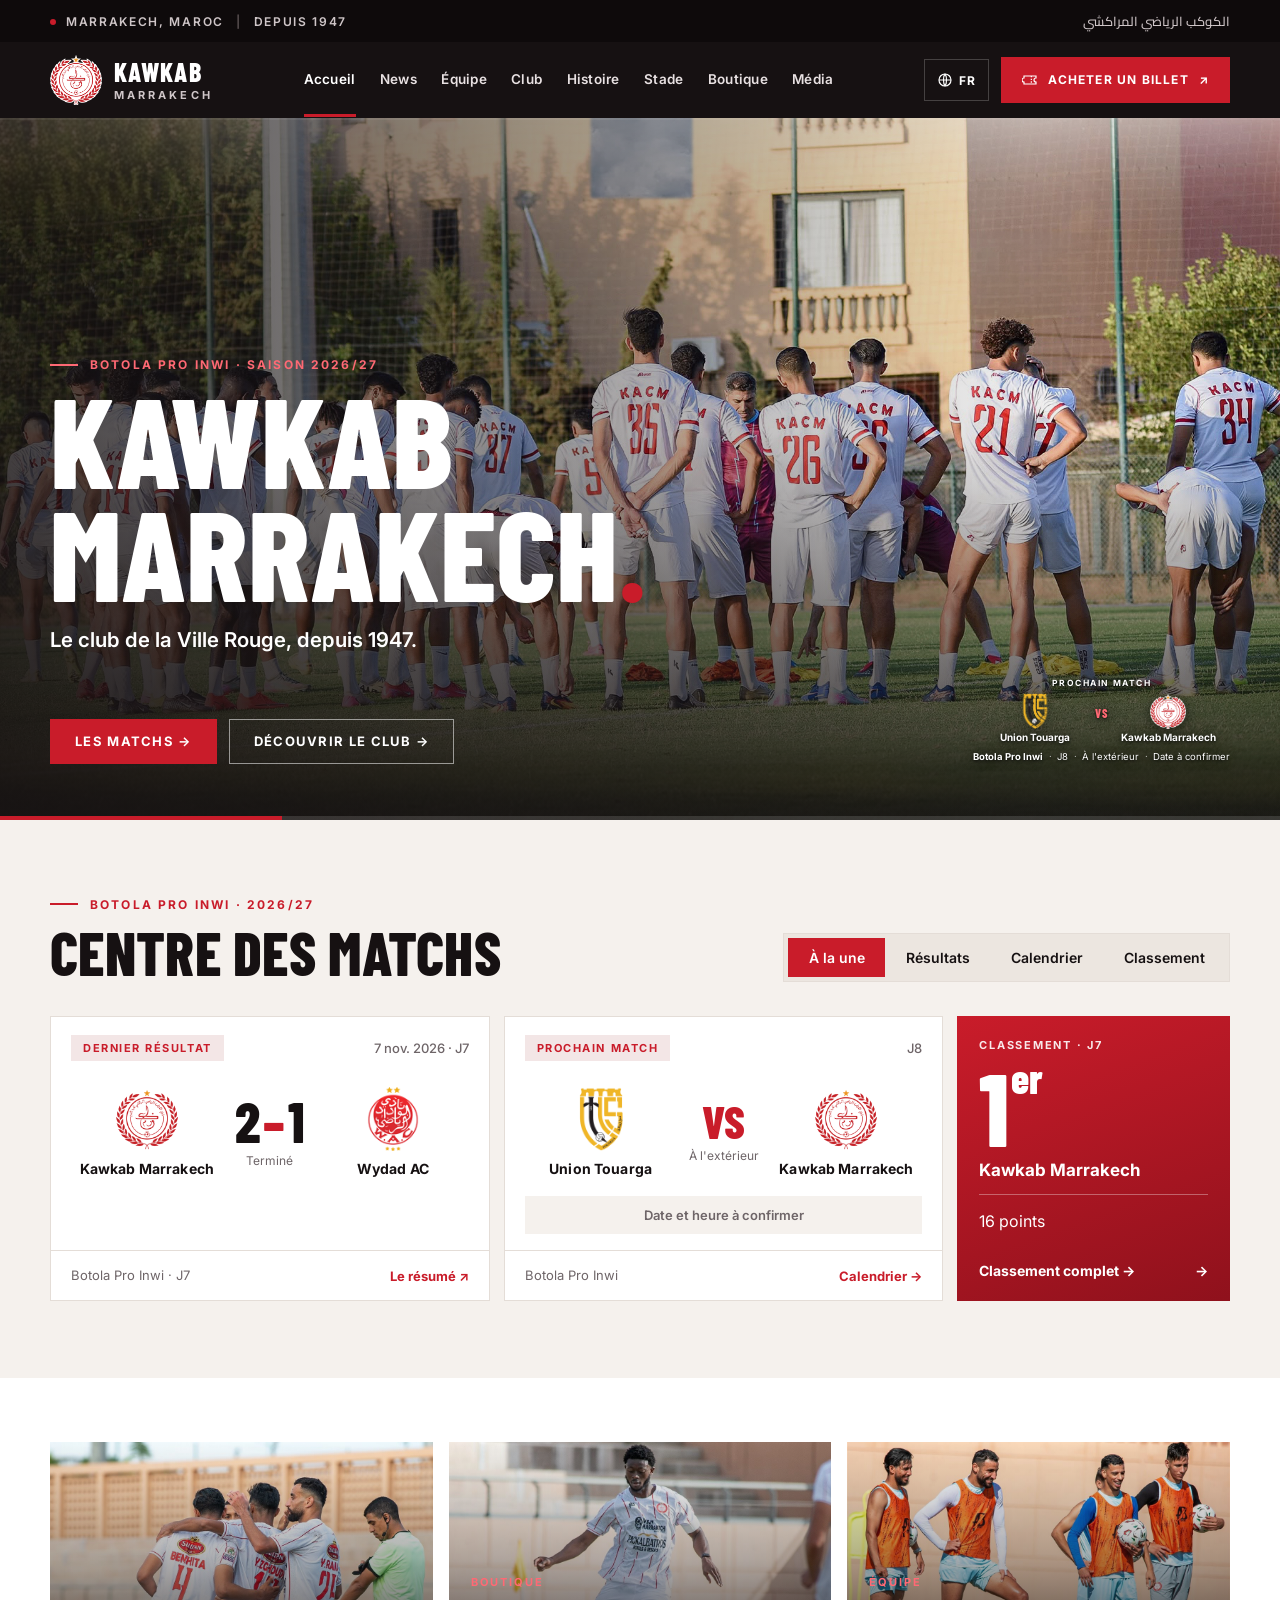
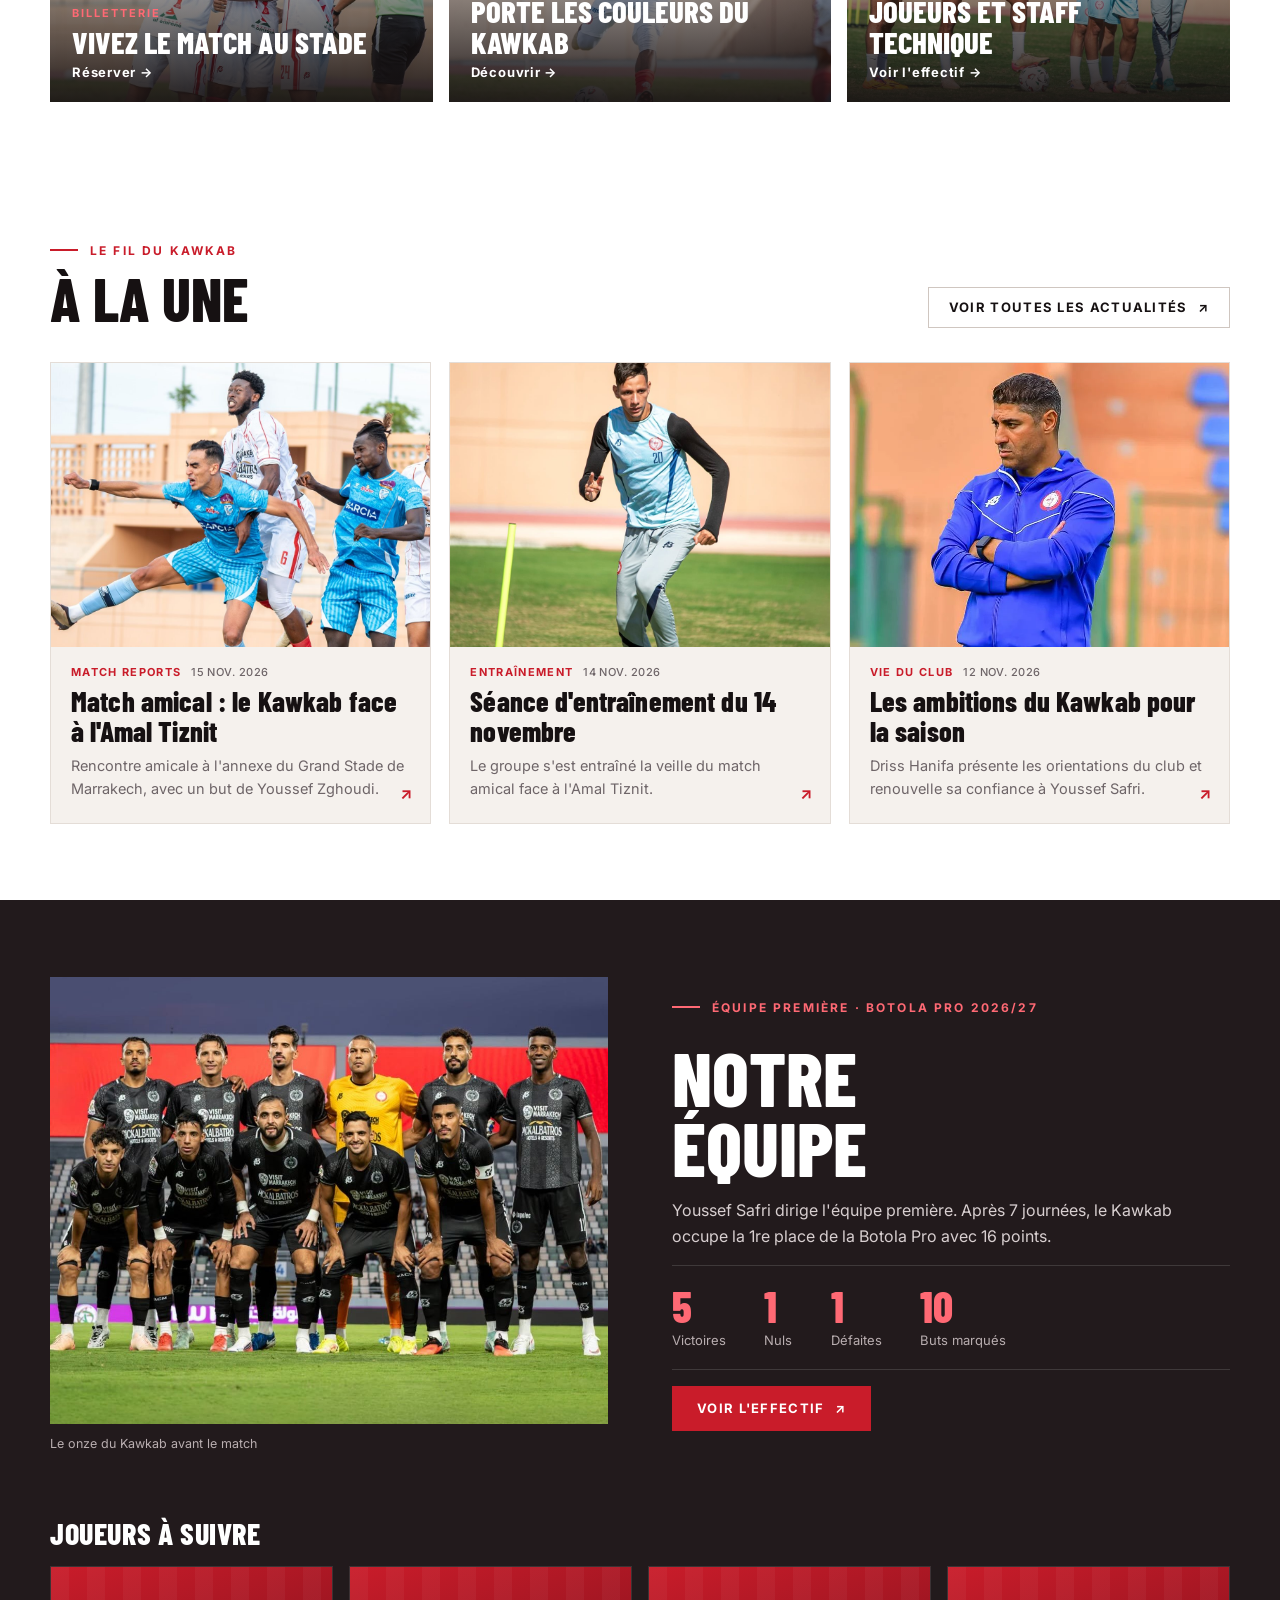
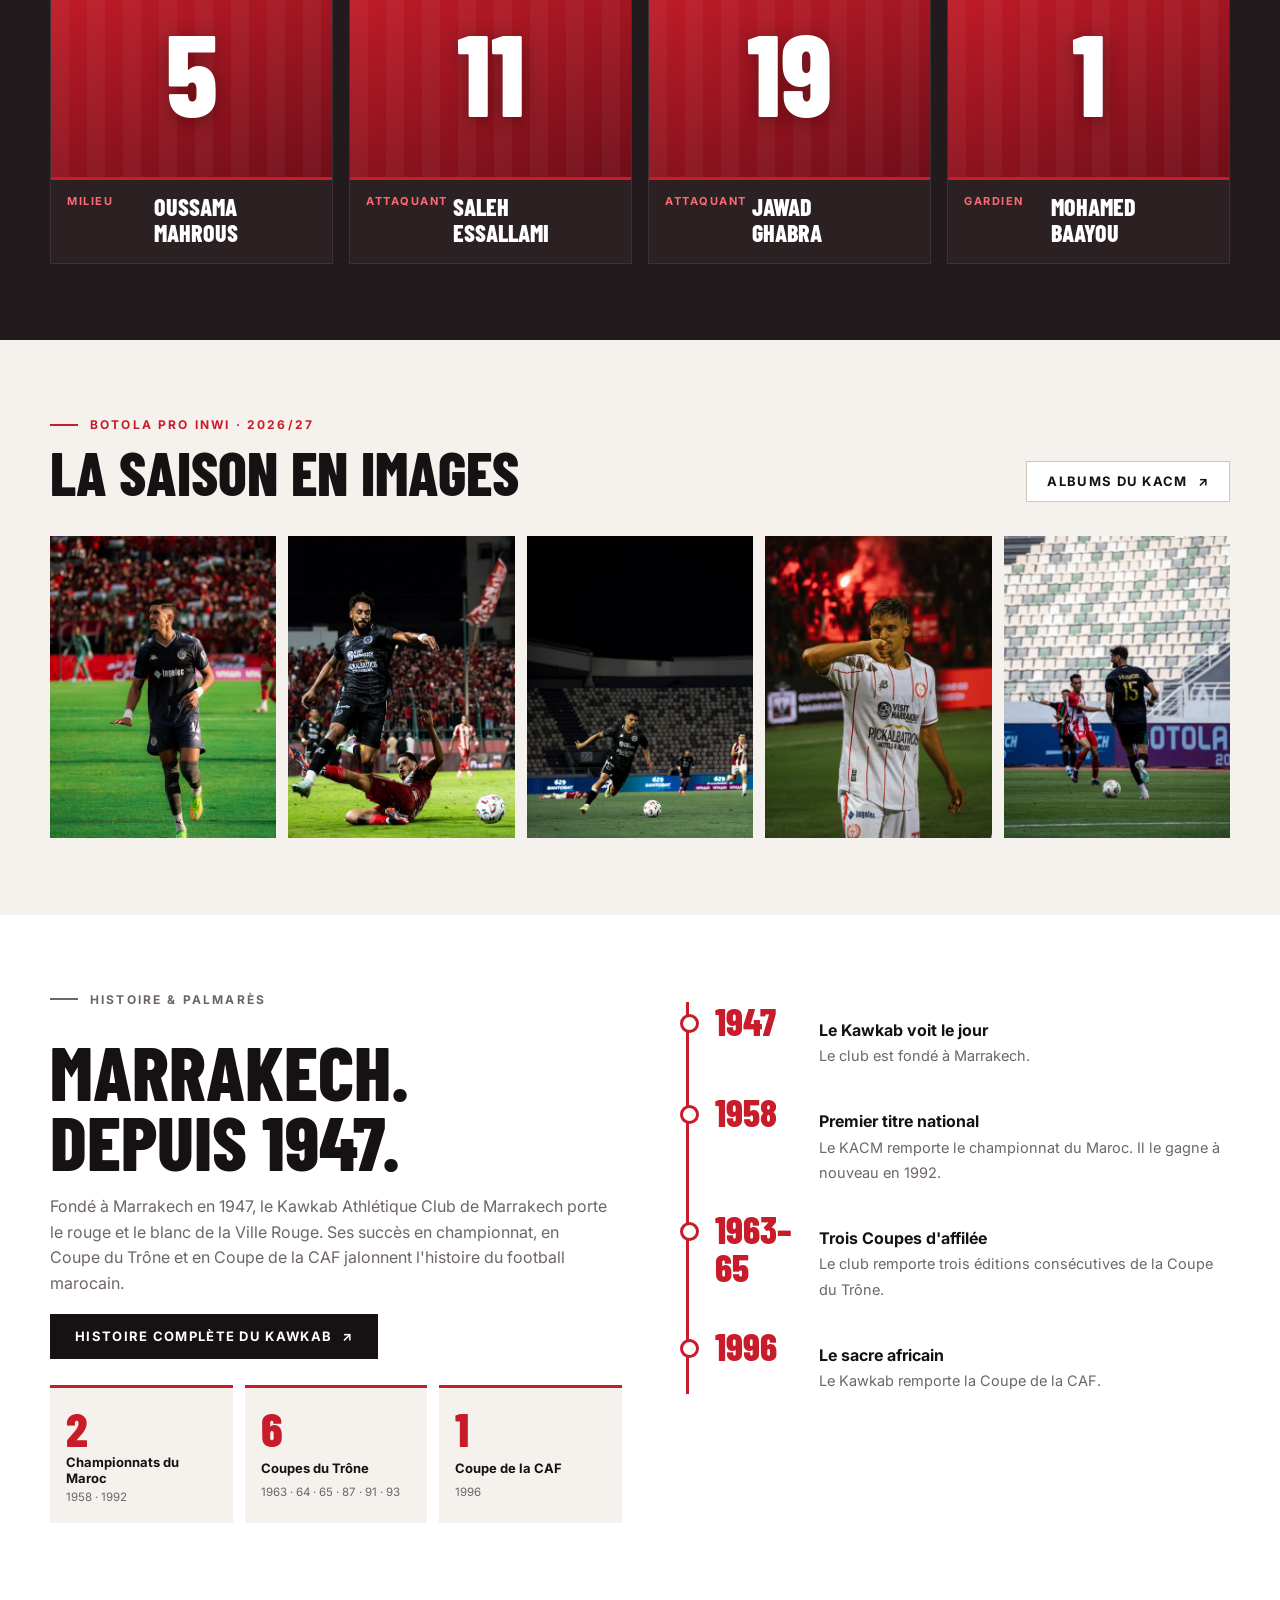
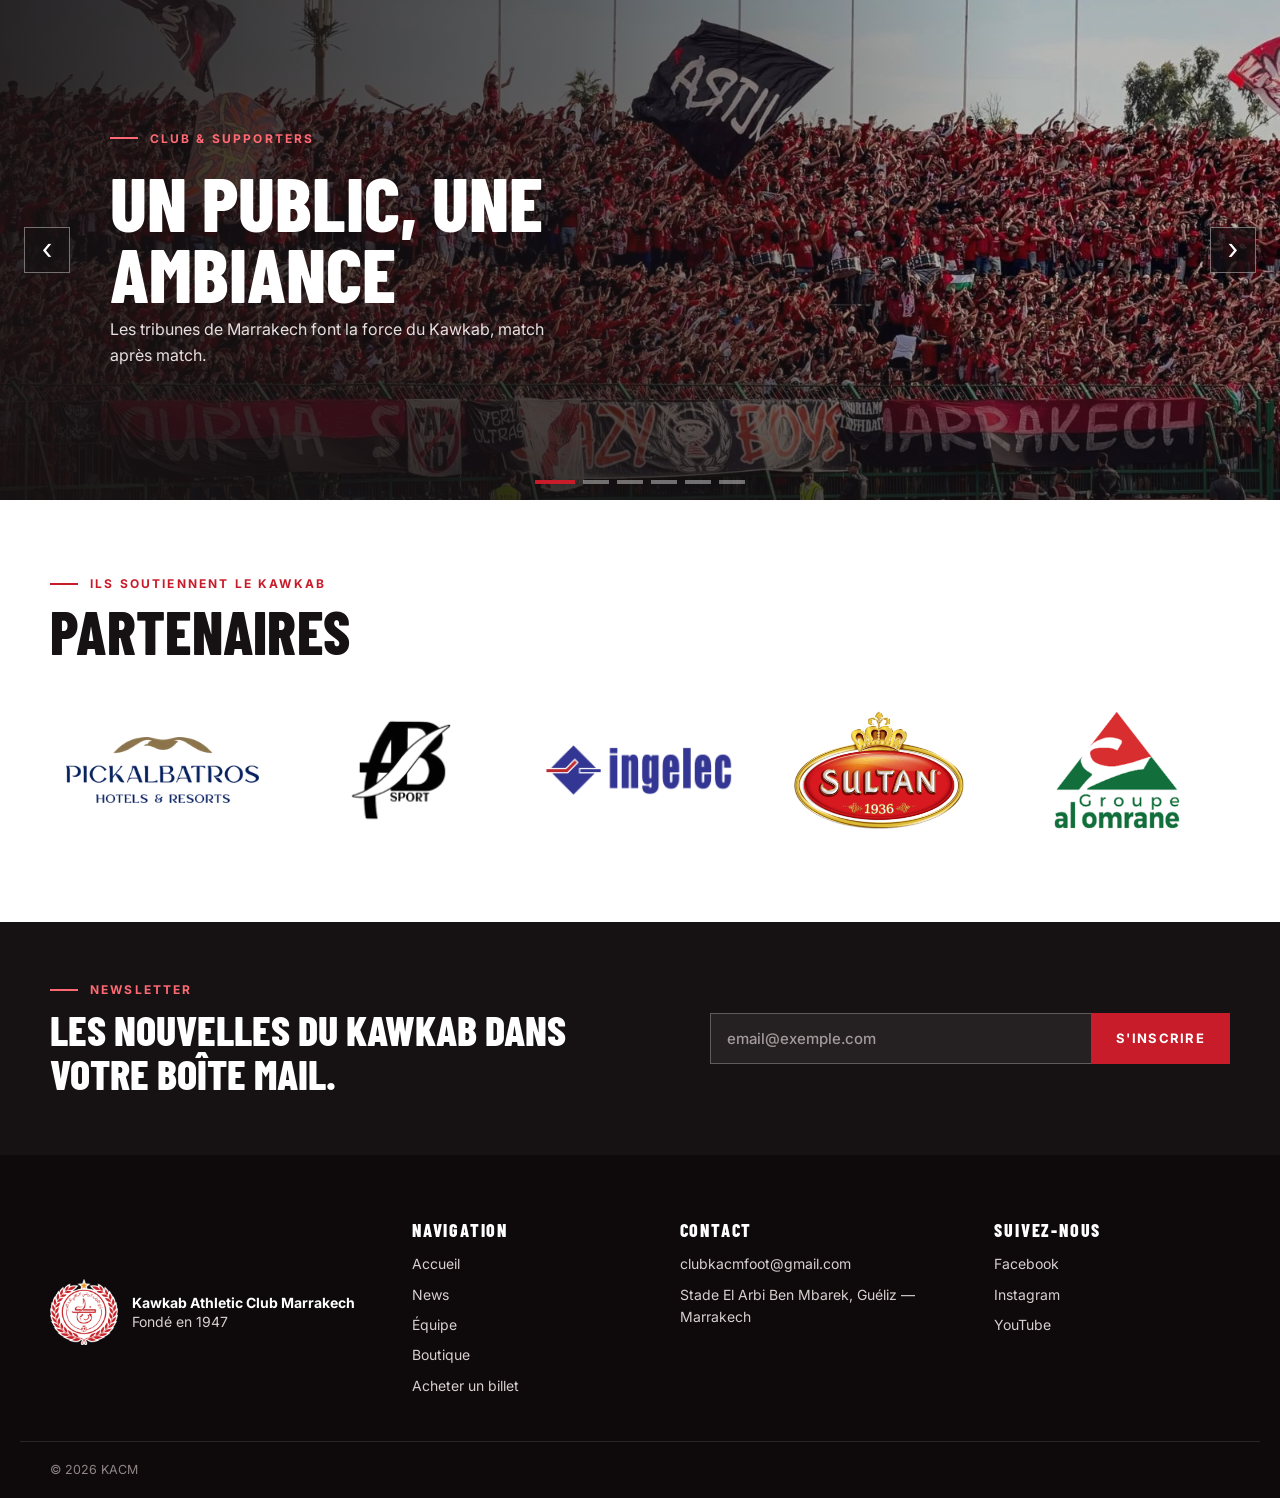
==== commit 224b3273: "version elvee" ====
--- a/index.html
+++ b/index.html
@@ -5,11 +5,11 @@
 <meta name="viewport" content="width=device-width,initial-scale=1">
 <title>KACM — Kawkab Athletic Club Marrakech</title>
 <meta name="description" content="Site du Kawkab Athletic Club Marrakech, fondé en 1947 : centre des matchs, actualités, équipe première, histoire et billetterie.">
-<link rel="icon" href="assets/logo.png?v=2">
+<link rel="icon" href="assets/logo.png?v=4">
 <link rel="preconnect" href="https://fonts.googleapis.com">
 <link rel="preconnect" href="https://fonts.gstatic.com" crossorigin>
 <link href="https://fonts.googleapis.com/css2?family=Barlow+Condensed:wght@600;700;800&family=Inter:wght@400;500;600;700&family=Cairo:wght@500;700&display=swap" rel="stylesheet">
-<link rel="stylesheet" href="css/style.css">
+<link rel="stylesheet" href="css/style.css?v=20261116b">
 </head>
 <body>
 <a class="skip" href="#main" data-i18n="skip">Aller au contenu</a>
@@ -24,13 +24,13 @@
 <header class="site-header" id="top">
   <div class="wrap bar">
     <a class="brand" href="index.html" aria-label="KACM — accueil">
-      <img src="assets/logo.png?v=2" alt="" width="46" height="46">
+      <img src="assets/logo.png?v=4" alt="" width="46" height="46">
       <span><strong>KAWKAB</strong><small>MARRAKECH</small></span>
     </a>
     <nav class="nav" id="nav" aria-label="Navigation principale">
       <a href="index.html" aria-current="page" data-i18n="nav.home">Accueil</a>
-      <a href="#" data-soon data-i18n="nav.news">News</a>
-      <a href="#" data-soon data-i18n="nav.team">Équipe</a>
+      <a href="news.html" data-i18n="nav.news">News</a>
+      <a href="team.html" data-i18n="nav.team">Équipe</a>
       <a href="#" data-soon data-i18n="nav.club">Club</a>
       <a href="#" data-soon data-i18n="nav.history">Histoire</a>
       <a href="#" data-soon data-i18n="nav.stadium">Stade</a>
@@ -99,15 +99,15 @@
 <section class="sec quick-sec" aria-label="Accès rapide">
   <div class="wrap quick">
     <a class="q" href="https://kacm.ticketing.ma/" target="_blank" rel="noopener">
-      <img src="assets/real/club-20.jpg" alt="" loading="lazy">
+      <img src="assets/amical/a-17.jpg" alt="" loading="lazy" style="object-position:center 26%">
       <span class="q-body"><small data-i18n="q.t.k">Billetterie</small><strong data-i18n="q.t.t">Vivez le match au stade</strong><em data-i18n="q.t.c">Réserver →</em></span>
     </a>
     <a class="q" href="#" data-soon>
-      <img src="assets/real/club-21.jpg" alt="" loading="lazy">
+      <img src="assets/amical/a-2.jpg" alt="" loading="lazy" style="object-position:center 42%">
       <span class="q-body"><small data-i18n="q.s.k">Boutique</small><strong data-i18n="q.s.t">Porte les couleurs du Kawkab</strong><em data-i18n="q.s.c">Découvrir →</em></span>
     </a>
-    <a class="q" href="#" data-soon>
-      <img src="assets/real/club-22.jpg" alt="" loading="lazy">
+    <a class="q" href="team.html">
+      <img src="assets/training/training-3.jpg" alt="" loading="lazy" style="object-position:center 52%">
       <span class="q-body"><small data-i18n="q.e.k">Équipe</small><strong data-i18n="q.e.t">Joueurs et staff technique</strong><em data-i18n="q.e.c">Voir l'effectif →</em></span>
     </a>
   </div>
@@ -118,7 +118,7 @@
   <div class="wrap">
     <header class="sec-head">
       <div><p class="eyebrow"><span data-i18n="news.k">Le fil du Kawkab</span></p><h2 id="newsT" data-i18n="news.t">À la une</h2></div>
-      <a class="btn btn-line" href="#" data-soon><span data-i18n="news.all">Voir toutes les actualités</span><span aria-hidden="true">↗</span></a>
+      <a class="btn btn-line" href="news.html"><span data-i18n="news.all">Voir toutes les actualités</span><span aria-hidden="true">↗</span></a>
     </header>
     <div class="news" id="newsGrid"></div>
   </div>
@@ -134,7 +134,7 @@
         <h2 id="teamT" data-i18n="team.t">Notre<br>équipe</h2>
         <p id="teamP"></p>
         <dl class="stats" id="teamStats"></dl>
-        <a class="btn btn-red" href="#" data-soon><span data-i18n="team.c">Voir l'effectif</span><span aria-hidden="true">↗</span></a>
+        <a class="btn btn-red" href="team.html"><span data-i18n="team.c">Voir l'effectif</span><span aria-hidden="true">↗</span></a>
       </div>
     </div>
     <h3 class="sub-h" data-i18n="pl.t">Joueurs à suivre</h3>
@@ -231,15 +231,15 @@
 <footer class="site-footer" id="bot">
   <div class="wrap foot-grid">
     <div class="foot-brand">
-      <img src="assets/logo.png?v=2" alt="" width="64" height="64">
+      <img src="assets/logo.png?v=4" alt="" width="64" height="64">
       <p><strong>Kawkab Athletic Club Marrakech</strong><br><span data-i18n="foot.since">Fondé en 1947</span></p>
     </div>
     <div>
       <h3 data-i18n="foot.nav">Navigation</h3>
       <ul>
         <li><a href="index.html" data-i18n="nav.home">Accueil</a></li>
-        <li><a href="#" data-soon data-i18n="nav.news">News</a></li>
-        <li><a href="#" data-soon data-i18n="nav.team">Équipe</a></li>
+        <li><a href="news.html" data-i18n="nav.news">News</a></li>
+        <li><a href="team.html" data-i18n="nav.team">Équipe</a></li>
         <li><a href="#" data-soon data-i18n="nav.store">Boutique</a></li>
         <li><a href="https://kacm.ticketing.ma/" target="_blank" rel="noopener" data-i18n="cta.ticket">Acheter un billet</a></li>
       </ul>
@@ -260,14 +260,15 @@
       </ul>
     </div>
   </div>
-  <div class="wrap legal"><span>© 2026 KACM</span><span data-i18n="foot.data">Données sportives : relevé public du 16 novembre 2026, non en direct.</span></div>
+  <div class="wrap legal"><span>© 2026 KACM</span></div>
 </footer>
 
 <div class="toast" id="toast" role="status" aria-live="polite"></div>
 
-<script src="js/data.js"></script>
-<script src="js/i18n.js"></script>
-<script src="js/common.js"></script>
-<script src="js/app.js"></script>
+<script src="js/data.js?v=20261116b"></script>
+<script src="js/news-data.js?v=20261116b"></script>
+<script src="js/i18n.js?v=20261116b"></script>
+<script src="js/common.js?v=20261116b"></script>
+<script src="js/app.js?v=20261116b"></script>
 </body>
 </html>
--- a/css/style.css
+++ b/css/style.css
@@ -2,7 +2,7 @@
 :root{
   --red:#c91c2a;--red-d:#a31420;--red-l:#ff6974;--ink:#161112;--ink2:#221a1c;--mut:#6e6568;--line:#e4ddd7;--beige:#f5f1ed;--white:#fff;
   --display:"Barlow Condensed","Arial Narrow",sans-serif;--body:"Inter",system-ui,sans-serif;
-  --wrap:1240px;--pad:clamp(16px,3vw,30px)
+  --wrap:clamp(1240px,78vw,1680px);--pad:clamp(16px,3vw,30px)
 }
 *{box-sizing:border-box}
 html{scroll-behavior:smooth}
@@ -40,7 +40,7 @@
 .site-header{position:sticky;top:0;z-index:50;background:var(--ink);color:#fff;box-shadow:0 2px 0 #ffffff10}
 .bar{display:flex;align-items:center;gap:clamp(14px,2.2vw,34px);min-height:76px}
 .brand{display:flex;align-items:center;gap:12px;flex:none}
-.brand img{width:48px;height:48px;object-fit:contain;background:#fff;border-radius:50%;padding:2px}
+.brand img{width:52px;height:52px;object-fit:contain}
 .brand span{display:grid;line-height:.95}
 .brand strong{font:800 26px/1 var(--display);letter-spacing:.05em}
 .brand small{font:700 11px var(--body);letter-spacing:.28em;color:#cfc6c8;margin-top:3px}
@@ -176,8 +176,10 @@
 .news{display:grid;grid-template-columns:repeat(3,1fr);gap:18px}
 .post{position:relative;display:flex;flex-direction:column;background:var(--beige);border:1px solid var(--line);transition:box-shadow .2s,transform .2s}
 .post:hover{box-shadow:0 16px 34px #16111218;transform:translateY(-3px)}
-.post-img{aspect-ratio:16/10;overflow:hidden;background:#e6dfda}
-.post-img img{width:100%;height:100%;object-fit:cover}
+/* cadre photo : l'image remplit tout le cadre ; le point de focus (--pos) est réglé par article */
+.post-img,.feat-img,.art-cover{position:relative;overflow:hidden;background:var(--bgc,#161112)}
+.post-img{aspect-ratio:4/3}
+.post-img img,.feat-img img,.art-cover img{display:block;width:100%;height:100%;object-fit:var(--fit,cover);object-position:var(--pos,center)}
 .post-body{display:grid;gap:8px;padding:18px 20px 22px;flex:1}
 .post-meta{display:flex;gap:10px;font:700 11px var(--body);letter-spacing:.12em;text-transform:uppercase;color:var(--red)}
 .post-meta time{color:var(--mut);font-weight:500;letter-spacing:.04em}
@@ -185,6 +187,49 @@
 .post p{font-size:14.5px;color:var(--mut)}
 .post .go{position:absolute;right:18px;bottom:16px;color:var(--red);font-weight:700}
 html[dir=rtl] .post .go{right:auto;left:18px}
+
+/* Page Actualités */
+.page-head{padding-block:clamp(36px,5vw,64px) 0;background:#fff;border-bottom:1px solid var(--line)}
+.page-head h1{font:800 clamp(56px,9vw,112px)/.9 var(--display);text-transform:uppercase;color:var(--ink);margin-bottom:22px}
+.ntabs{display:flex;gap:clamp(14px,2.4vw,34px);overflow-x:auto;margin-bottom:-1px}
+.ntabs button{flex:none;padding:14px 2px;border:0;border-bottom:3px solid transparent;background:none;font:700 14px var(--body);letter-spacing:.08em;text-transform:uppercase;color:var(--mut);cursor:pointer;white-space:nowrap}
+.ntabs button:hover{color:var(--ink)}
+.ntabs button[aria-selected=true]{color:var(--red);border-color:var(--red)}
+.news-list{padding-top:clamp(28px,4vw,48px)}
+.feat{display:grid;grid-template-columns:minmax(0,560px) 1fr;background:#fff;border:1px solid var(--line);margin-bottom:20px;transition:box-shadow .2s}
+.feat:hover{box-shadow:0 16px 34px #16111218}
+.feat-img{aspect-ratio:4/3}
+.feat-body{display:grid;align-content:center;justify-items:start;gap:12px;padding:clamp(22px,3vw,44px)}
+.feat h2{font:800 clamp(34px,4vw,54px)/1 var(--display);text-transform:uppercase}
+.feat p{color:var(--mut)}
+.empty{padding:30px;text-align:center;color:var(--mut)}
+.media{display:grid;grid-template-columns:repeat(3,1fr);gap:16px}
+.mcardm{position:relative;display:flex;align-items:end;min-height:230px;overflow:hidden;color:#fff;background:var(--ink)}
+.mcardm img{position:absolute;inset:0;width:100%;height:100%;object-fit:cover;transition:transform .5s}
+.mcardm::after{content:"";position:absolute;inset:0;background:linear-gradient(0deg,#161112ee,#16111255 60%,#16111200)}
+.mcardm:hover img{transform:scale(1.05)}
+.mcardm span{position:relative;z-index:1;display:grid;gap:4px;padding:18px}
+.mcardm small{font:700 11px var(--body);letter-spacing:.18em;text-transform:uppercase;color:var(--red-l)}
+.mcardm strong{font:800 24px/1.05 var(--display);text-transform:uppercase}
+/* Article */
+.art{padding-top:clamp(28px,4vw,48px)}
+.art-wrap{max-width:860px}
+.back{display:inline-block;margin-bottom:18px;font:700 13px var(--body);letter-spacing:.06em;color:var(--red)}
+.art h1{font:800 clamp(40px,6vw,72px)/.96 var(--display);text-transform:uppercase;margin:10px 0 14px}
+.lead{font-size:19px;color:var(--mut);margin-bottom:22px}
+.art-cover{margin:0;aspect-ratio:16/10}
+.art-body{margin-block:26px}
+.art-body p{margin:0 0 16px;font-size:17px;line-height:1.75}
+.sub-h2{margin:30px 0 14px;font:800 28px/1 var(--display);text-transform:uppercase}
+.art-gal{display:grid;grid-template-columns:repeat(4,1fr);gap:8px}
+.art-gal li{position:relative;aspect-ratio:var(--r,1/1);overflow:hidden;background:#161112}
+.art-gal img{display:block;width:100%;height:100%;object-fit:cover}
+.art-src{margin-top:24px;font-size:13.5px;color:var(--mut)}
+.art-src a{color:var(--red);font-weight:600}
+.share{display:flex;flex-wrap:wrap;align-items:center;gap:10px;margin-top:20px;padding-top:18px;border-top:1px solid var(--line);font-size:14px}
+.share a,.share button{padding:9px 14px;border:1px solid #cfc6c0;background:#fff;font:600 13px var(--body);cursor:pointer;color:var(--ink)}
+.share a:hover,.share button:hover{border-color:var(--ink)}
+.back-btn{margin-top:26px}
 
 /* Équipe */
 .team-grid{display:grid;grid-template-columns:1fr 1fr;gap:clamp(28px,5vw,72px);align-items:center}
@@ -270,7 +315,7 @@
 .site-footer{background:#0e0a0b;color:#d8cfd0;padding-top:clamp(40px,5vw,64px)}
 .foot-grid{display:grid;grid-template-columns:1.4fr 1fr 1.2fr 1fr;gap:32px;padding-bottom:36px}
 .foot-brand{display:flex;gap:14px;align-items:center}
-.foot-brand img{width:64px;height:64px;object-fit:contain;background:#fff;border-radius:50%;padding:3px;flex:none}
+.foot-brand img{width:68px;height:68px;object-fit:contain;flex:none}
 .foot-brand p{font-size:14px;line-height:1.4}
 .foot-brand strong{color:#fff}
 .site-footer h3{font:800 18px var(--display);letter-spacing:.1em;text-transform:uppercase;color:#fff;margin-bottom:12px}
@@ -296,7 +341,9 @@
   .nav a{padding:15px 0;font-size:17px;border-bottom:1px solid #ffffff12}
   .nav a::after{display:none}
   .tools{margin-inline-start:auto}
-  .quick,.news{grid-template-columns:1fr}
+  .quick,.news,.media{grid-template-columns:1fr}
+  .feat{grid-template-columns:1fr}
+  .art-gal{grid-template-columns:repeat(3,1fr)}
   .team-grid,.history{grid-template-columns:1fr}
   .players{grid-template-columns:repeat(2,1fr)}
   .sponsors{grid-template-columns:repeat(3,minmax(0,1fr))}
@@ -324,3 +371,292 @@
   .nl input{border-inline-end:1px solid #ffffff44}
 }
 @media(prefers-reduced-motion:reduce){*{transition:none!important;scroll-behavior:auto!important}}
+
+/* ===== Page Équipe — design premium 2026 ===== */
+.team-page{padding-top:0}
+.team-page .wrap{position:relative}
+/* barre d'outils collante : recherche + filtres par poste */
+.tbar{position:sticky;top:76px;z-index:20;display:flex;flex-wrap:wrap;align-items:center;gap:12px 18px;margin:0 calc(var(--pad) * -1);padding:14px var(--pad);background:rgba(245,241,237,.92);backdrop-filter:blur(14px);-webkit-backdrop-filter:blur(14px);border-bottom:1px solid var(--line)}
+.tsearch{position:relative;flex:1 1 280px;max-width:420px}
+.tsearch svg{position:absolute;left:18px;top:50%;transform:translateY(-50%);color:var(--mut);pointer-events:none}
+.tsearch input{width:100%;height:52px;padding:0 48px 0 50px;border:1px solid #d9d1cb;border-radius:12px;background:#fff;font:500 15px var(--body);color:var(--ink);transition:border-color .2s,box-shadow .2s}
+.tsearch input::placeholder{color:#9a9093}
+.tsearch input:focus{outline:none;border-color:var(--red);box-shadow:0 0 0 4px #c91c2a22}
+.tsearch button{position:absolute;right:10px;top:50%;transform:translateY(-50%);width:32px;height:32px;border:0;border-radius:8px;background:#efe9e4;color:var(--ink);font-size:18px;line-height:1;cursor:pointer}
+.tsearch button:hover{background:var(--red);color:#fff}
+.chips{display:flex;flex-wrap:wrap;gap:8px}
+.chip-f{display:inline-flex;align-items:center;gap:8px;height:46px;padding:0 18px;border:1px solid #d9d1cb;border-radius:12px;background:#fff;font:700 13px var(--body);letter-spacing:.04em;color:var(--ink);cursor:pointer;transition:all .2s}
+.chip-f em{min-width:24px;height:24px;display:grid;place-items:center;padding:0 6px;border-radius:7px;background:#efe9e4;font:700 11.5px var(--body);font-style:normal;color:var(--mut);transition:all .2s}
+.chip-f:hover{border-color:var(--ink)}
+.chip-f[aria-pressed=true]{background:var(--ink);border-color:var(--ink);color:#fff}
+.chip-f[aria-pressed=true] em{background:var(--red);color:#fff}
+.tcount{margin-inline-start:auto;font:600 13px var(--body);color:var(--mut)}
+.tsec{margin-top:clamp(34px,4.5vw,60px)}
+.tsec h2{display:flex;align-items:center;gap:16px;margin-bottom:22px;font:800 clamp(34px,4.2vw,54px)/1 var(--display);text-transform:uppercase;letter-spacing:.005em}
+.tsec h2::after{content:"";flex:1;height:2px;background:linear-gradient(90deg,var(--ink),transparent)}
+.tsec .cnt{order:2;font:700 13px var(--body);padding:5px 11px;border-radius:8px;background:var(--red);color:#fff;letter-spacing:.04em}
+/* cartes joueurs */
+.ava{display:inline-grid;place-items:center;width:100%;aspect-ratio:1;border-radius:50%;overflow:hidden;background:#e9e2dc}
+.ava img{width:100%;height:100%;object-fit:cover}
+.ava b{font:800 22px var(--display);color:#6e6568}
+.pgrid{display:grid;grid-template-columns:repeat(5,minmax(0,1fr));gap:16px}
+.pcard{position:relative;display:flex;flex-direction:column;justify-content:flex-end;aspect-ratio:3/4;overflow:hidden;isolation:isolate;color:#fff;background:radial-gradient(120% 80% at 50% 22%,#8b1623 0%,#3a0e15 48%,#130d0f 100%);border:1px solid #ffffff12;transition:transform .35s cubic-bezier(.2,.7,.2,1),box-shadow .35s,border-color .35s}
+.pcard::before{content:"";position:absolute;inset:0;z-index:-1;background:repeating-linear-gradient(115deg,transparent 0 22px,#ffffff06 22px 24px)}
+.pcard::after{content:"";position:absolute;left:0;right:0;bottom:0;height:62%;z-index:-1;background:linear-gradient(0deg,#0b0708 8%,#0b0708d0 45%,transparent)}
+.pcard:hover{transform:translateY(-8px);border-color:var(--red);box-shadow:0 26px 50px #c91c2a40,0 0 0 1px var(--red)}
+.pc-num{position:absolute;left:12px;top:2px;z-index:-1;font:800 clamp(86px,9.5vw,130px)/1 var(--display);color:transparent;-webkit-text-stroke:2px #ffffff40;letter-spacing:-.02em;transition:all .35s}
+.pcard:hover .pc-num{-webkit-text-stroke-color:#ff6974;color:#ffffff10}
+.pc-photo{position:absolute;left:50%;top:15%;width:62%;transform:translateX(-50%);transition:transform .35s}
+.pc-photo .ava{border:3px solid #fff;box-shadow:0 0 0 7px #ffffff18,0 22px 40px #000a;background:#2d2629}
+.pcard:hover .pc-photo{transform:translateX(-50%) scale(1.05)}
+.pc-info{display:grid;gap:3px;padding:0 16px 16px}
+.pc-info small{display:flex;align-items:center;gap:8px;font:700 10.5px var(--body);letter-spacing:.16em;text-transform:uppercase;color:#ff8a93}
+.pc-info small::before{content:"";width:18px;height:2px;background:currentColor}
+.pc-fn{font:600 13px var(--body);color:#ffffffb3;letter-spacing:.04em}
+.pc-ln{font:800 clamp(24px,2.4vw,32px)/.98 var(--display);text-transform:uppercase;letter-spacing:.01em}
+.pc-info em{font:500 12px var(--body);font-style:normal;color:#ffffff80}
+.pc-go{position:absolute;right:14px;bottom:14px;width:34px;height:34px;display:grid;place-items:center;border-radius:50%;background:var(--red);color:#fff;font-weight:700;opacity:0;transform:translateX(-8px);transition:all .3s}
+.pcard:hover .pc-go{opacity:1;transform:none}
+/* staff */
+.staff{display:grid;grid-template-columns:repeat(5,minmax(0,1fr));gap:16px}
+.scard{position:relative;aspect-ratio:3/4;overflow:hidden;isolation:isolate;background:#161112;border:1px solid #ffffff12}
+.sc-img{position:absolute;inset:0}
+.sc-img img{width:100%;height:100%;object-fit:cover;transition:transform .5s}
+.scard:hover .sc-img img{transform:scale(1.05)}
+.scard::after{content:"";position:absolute;inset:0;background:linear-gradient(0deg,#0b0708f2 0%,#0b070866 40%,transparent 70%)}
+.sc-info{position:absolute;left:0;right:0;bottom:0;z-index:1;display:grid;gap:3px;padding:16px;border-top:0;color:#fff}
+.sc-info small{display:flex;align-items:center;gap:8px;font:700 10.5px var(--body);letter-spacing:.16em;text-transform:uppercase;color:#ff8a93}
+.sc-info small::before{content:"";width:18px;height:2px;background:currentColor}
+.sc-info b{font:800 28px/1 var(--display);text-transform:uppercase}
+/* ---------- composition : poster « Starting XI » ---------- */
+.xi{display:grid;grid-template-columns:260px minmax(0,1fr);gap:clamp(18px,3vw,40px);align-items:start;padding-top:clamp(26px,3.5vw,44px)}
+.xi-side{display:grid;gap:14px;position:sticky;top:104px}
+.xi-lbl{font:700 12px var(--body);letter-spacing:.24em;text-transform:uppercase;color:var(--mut)}
+.xi-sw{display:flex;gap:8px;flex-wrap:wrap}
+.xi-sw button{height:44px;padding:0 18px;border:1px solid #d9d1cb;border-radius:12px;background:#fff;font:700 14px var(--body);letter-spacing:.04em;cursor:pointer;transition:all .2s}
+.xi-sw button:hover{border-color:var(--ink)}
+.xi-sw button[aria-pressed=true]{background:var(--red);border-color:var(--red);color:#fff}
+.xi-note{font-size:13px;color:var(--mut)}
+.poster{position:relative;container-type:inline-size;width:100%;max-width:780px;margin-inline:auto;aspect-ratio:4/5.5;overflow:hidden;background:radial-gradient(70% 40% at 50% 0,#fff 0,transparent 70%),linear-gradient(180deg,#f6f6f8,#e7e7eb 60%,#dcdce2);box-shadow:0 30px 70px #16111230;border:1px solid #e4e0dc}
+.poster::before{content:"";position:absolute;inset:0;background:url("../assets/fans/fans-4.jpg") center 35%/cover;opacity:.07;filter:grayscale(1) blur(3px)}
+.poster-svg{position:absolute;inset:0;width:100%;height:100%}
+.po-head{position:absolute;left:0;right:0;top:0;height:27%;pointer-events:none}
+.po-coach{position:absolute;left:0;top:0;width:33%;height:26.5%;overflow:hidden;background:#161112;clip-path:polygon(0 0,100% 0,100% 82%,88% 100%,0 100%);z-index:3}
+.po-coach img{width:100%;height:100%;object-fit:cover;object-position:62% 22%}
+.po-coach::after{content:"";position:absolute;inset:0;background:linear-gradient(0deg,#16111299,transparent 45%)}
+.po-coach span{position:absolute;left:5%;bottom:5%;z-index:1;display:grid;color:#fff}
+.po-coach small{font:700 1.5cqw var(--body);letter-spacing:.2em;text-transform:uppercase;color:#ffb3bb}
+.po-coach b{font:800 3.4cqw/1 var(--display);text-transform:uppercase;letter-spacing:.02em}
+.po-title{position:absolute;left:34%;right:24%;top:3.5%;display:grid;justify-items:center;text-align:center}
+.po-title small{font:600 2.1cqw var(--body);letter-spacing:.9em;margin-right:-.9em;text-transform:uppercase;color:#6e6568}
+.po-title b{font:800 9.6cqw/.9 var(--display);text-transform:uppercase;letter-spacing:-.005em;color:#a31420;text-shadow:.6cqw .6cqw 0 #f4b6bd;white-space:nowrap}
+.po-title i{margin-top:1.4cqw;font:700 2.3cqw var(--body);font-style:normal;letter-spacing:.3em;text-transform:uppercase;color:#6e6568}
+.po-logo{position:absolute;right:3%;top:2%;width:17%;z-index:2;filter:drop-shadow(0 .6cqw 1cqw #0003)}
+.pp{position:absolute;left:50%;top:50%;width:25cqw;transform:translate(-50%,-58%);transition:left .8s cubic-bezier(.3,.8,.2,1),top .8s cubic-bezier(.3,.8,.2,1),opacity .4s;display:grid;justify-items:center;z-index:2}
+.pp.off{opacity:0;pointer-events:none}
+.pp-n{position:absolute;left:50%;top:-5.5cqw;transform:translateX(-50%);font:800 21cqw/.8 var(--display);color:#b3202c8c;text-shadow:1.2cqw .7cqw 0 #f3b6bd99;letter-spacing:-.04em;z-index:0;white-space:nowrap}
+.pp-ph{position:relative;z-index:1;width:14.5cqw;margin-top:.5cqw}
+.pp-ph .ava{border:.55cqw solid #fff;background:#2d2629;box-shadow:0 1.2cqw 2.4cqw #0004}
+.pp-rib{position:relative;z-index:2;display:flex;margin-top:-1.6cqw;transform:skewX(-9deg);box-shadow:.7cqw .7cqw 0 #f1b2ba,0 1.4cqw 2cqw #0003;transition:transform .25s}
+.pp-rib em{display:grid;place-items:center;min-width:4.4cqw;padding:.5cqw 1cqw;background:#8b1623;color:#fff;font:800 2.9cqw/1 var(--display);font-style:normal}
+.pp-rib b{display:grid;place-items:center;padding:.5cqw 2cqw .5cqw 1.4cqw;background:#fff;color:#8b1623;font:800 2.9cqw/1 var(--display);text-transform:uppercase;white-space:nowrap}
+.pp:hover{z-index:9}
+.pp:hover .pp-rib{transform:skewX(-9deg) scale(1.07)}
+.pp:hover .pp-ph .ava{border-color:#c91c2a}
+.po-foot{position:absolute;left:4%;bottom:2.6%;width:17%;opacity:.9}
+.po-j{position:absolute;right:5%;bottom:3%;font:800 6cqw/1 var(--display);font-style:italic;color:#8b1623;opacity:.85}
+.bench{display:grid;grid-template-columns:repeat(5,minmax(0,1fr));gap:10px}
+.bchip{display:flex;align-items:center;gap:12px;padding:10px 14px 10px 10px;background:#fff;border:1px solid var(--line);border-radius:14px;transition:all .2s}
+.bchip:hover{border-color:var(--red);box-shadow:0 8px 20px #c91c2a1f}
+.bchip .ava{width:44px;flex:none;border:2px solid var(--red)}
+.bchip span:last-child{display:grid;min-width:0}
+.bchip b{font:700 13px/1.15 var(--body);white-space:nowrap;overflow:hidden;text-overflow:ellipsis}
+.bchip small{font-size:11px;color:var(--mut)}
+/* fiche joueur */
+.pl-hero{background:radial-gradient(70% 120% at 80% 0,#5c101a 0,transparent 60%),linear-gradient(160deg,#2a0b10,#120d0e 65%);color:#fff;padding-block:clamp(26px,4vw,48px)}
+.back.light{color:#ff8a93}
+.pl-hero-grid{display:grid;grid-template-columns:auto 1fr;align-items:center;gap:clamp(20px,4vw,56px);margin-top:14px}
+.pl-big{position:relative;width:clamp(150px,19vw,240px)}
+.pl-bignum{position:absolute;left:62%;top:-22%;font:800 clamp(140px,19vw,260px)/1 var(--display);color:transparent;-webkit-text-stroke:2px #ffffff30;z-index:0;white-space:nowrap}
+.pl-big .ava{position:relative;z-index:1;border:4px solid #fff;background:#2d2629;box-shadow:0 0 0 10px #ffffff14,0 26px 50px #000a}
+.pl-head h1{font:800 clamp(44px,7vw,92px)/.92 var(--display);text-transform:uppercase}
+.pl-sub{margin-top:10px;color:#d8cfd0;font-size:17px}
+.pl-body{display:grid;grid-template-columns:1.6fr 1fr;gap:clamp(24px,4vw,56px);align-items:start}
+.pl-info{display:grid;grid-template-columns:repeat(3,minmax(0,1fr));gap:12px}
+.pl-info div{padding:14px 16px;background:var(--beige);border-top:3px solid var(--red)}
+.pl-info dt{font:700 10.5px var(--body);letter-spacing:.14em;text-transform:uppercase;color:var(--mut)}
+.pl-info dd{margin-top:3px;font:800 24px/1.1 var(--display);text-transform:uppercase}
+.pl-stats{display:grid;grid-template-columns:repeat(3,minmax(0,1fr));gap:12px}
+.pl-stats div{display:grid;gap:2px;padding:16px;background:#fff;border:1px solid var(--line);text-align:center}
+.pl-stats dd{font:800 44px/1 var(--display);color:var(--red)}
+.pl-stats dt{font:600 12px var(--body);color:var(--mut)}
+.pl-nav{display:flex;justify-content:space-between;gap:12px;flex-wrap:wrap;margin-top:34px}
+.same{display:grid;grid-template-columns:repeat(2,minmax(0,1fr));gap:12px}
+.same .pcard .pc-num{font-size:84px}
+@media(max-width:1180px){.pgrid,.staff,.bench{grid-template-columns:repeat(4,minmax(0,1fr))}}
+@media(max-width:980px){
+  .tbar{top:0;position:static}
+  .xi{grid-template-columns:1fr}
+  .xi-side{position:static}
+  .pl-body{grid-template-columns:1fr}
+  .pgrid,.staff,.bench{grid-template-columns:repeat(3,minmax(0,1fr))}
+}
+@media(max-width:620px){
+  .pgrid,.staff{grid-template-columns:repeat(2,minmax(0,1fr));gap:10px}
+  .bench{grid-template-columns:1fr}
+  .pc-num{font-size:84px}
+  .pl-info,.pl-stats{grid-template-columns:repeat(2,minmax(0,1fr))}
+  .pl-hero-grid{grid-template-columns:1fr;justify-items:start}
+  .chip-f{height:40px;padding:0 14px}
+}
+
+/* ===== formes rectangulaires — intérieur retravaillé (équipe) ===== */
+.tsearch input,.tsearch button{border-radius:0}
+.chips{gap:8px}
+.chip-f{border-radius:0;height:50px;padding:0 0 0 20px;gap:0;overflow:hidden;font-size:13px;letter-spacing:.06em;text-transform:uppercase}
+.chip-f em{align-self:stretch;min-width:50px;margin-left:18px;border-radius:0;border-left:1px solid #ddd5ce;background:#f1ebe6;font-size:13px;color:var(--ink)}
+.chip-f[aria-pressed=true] em{background:var(--red);border-left-color:var(--red);color:#fff}
+.tsec .cnt{border-radius:0}
+.xi-sw{gap:0}
+.xi-sw button{border-radius:0;margin-left:-1px;height:46px;padding:0 20px}
+.xi-sw button:first-child{margin-left:0}
+.xi-sw button[aria-pressed=true]{position:relative;z-index:1}
+.bench{gap:12px}
+.bchip{position:relative;display:grid;grid-template-columns:62px minmax(0,1fr);gap:0;align-items:stretch;min-height:62px;padding:0;border-radius:0;border:1px solid var(--line);background:#fff;overflow:hidden}
+.bchip::before{content:"";position:absolute;left:0;top:0;bottom:0;width:0;background:var(--red);transition:width .25s;z-index:2}
+.bchip:hover{border-color:var(--red);box-shadow:0 10px 24px #c91c2a1f}
+.bchip:hover::before{width:4px}
+.bchip .ava{width:62px;height:100%;aspect-ratio:auto;border:0;border-radius:0;background:radial-gradient(circle at 50% 38%,#8b1623,#2a0b10);display:block}
+.bchip .ava img{width:100%;height:100%;object-fit:cover;transform:scale(1.18)}
+.bchip .ava b{display:grid;place-items:center;height:100%;color:#fff}
+.bchip span:last-child{padding:9px 44px 9px 14px;align-content:center;gap:2px}
+.bchip b{white-space:normal;font:700 13.5px/1.15 var(--body)}
+.bchip small{font:700 10.5px var(--body);letter-spacing:.12em;text-transform:uppercase;color:var(--red)}
+.bchip .bn{position:absolute;right:12px;top:50%;transform:translateY(-50%);font:800 38px/1 var(--display);font-style:normal;color:#16111218}
+
+/* ===== même style que les onglets « Centre des matchs » ===== */
+.chips{gap:0;flex-wrap:nowrap;max-width:100%;overflow-x:auto;background:#ece6e0;padding:4px;border:1px solid var(--line)}
+.chip-f{flex:none;height:auto;padding:11px clamp(14px,1.6vw,24px);gap:8px;border:0;border-radius:0;background:none;overflow:visible;font:600 14px var(--body);letter-spacing:0;text-transform:none;color:var(--ink)}
+.chip-f em{align-self:auto;min-width:0;height:auto;margin:0;padding:0;border:0;border-radius:0;background:none;font:500 12px var(--body);color:var(--mut)}
+.chip-f:hover:not([aria-pressed=true]){background:#fff;border-color:transparent}
+.chip-f[aria-pressed=true]{background:var(--ink);color:#fff}
+.chip-f[aria-pressed=true] em{background:none;color:#ffffffa8}
+.xi-sw{display:inline-flex;width:max-content;max-width:100%;gap:0;background:#ece6e0;padding:4px;border:1px solid var(--line)}
+.xi-sw button{height:auto;margin:0;padding:11px 20px;border:0;border-radius:0;background:none;font:600 14px var(--body);letter-spacing:0}
+.xi-sw button:hover:not([aria-pressed=true]){background:#fff}
+.xi-sw button[aria-pressed=true]{background:var(--ink);color:#fff}
+.bchip>span:not(.ava){display:grid;min-width:0;padding:9px 46px 9px 14px;align-content:center;gap:2px}
+.bchip>span:not(.ava) b{white-space:normal}
+
+/* actif en rouge (onglets / filtres / formations) */
+.tabs button[aria-selected=true]{background:var(--red);color:#fff}
+.chip-f[aria-pressed=true]{background:var(--red);color:#fff}
+.chip-f[aria-pressed=true] em{background:none;color:#ffffffc4}
+.xi-sw button[aria-pressed=true]{background:var(--red);color:#fff}
+
+/* mobile : onglets et filtres toujours visibles en entier, sans défilement horizontal */
+@media(max-width:620px){
+  .tabs{display:grid;grid-template-columns:repeat(4,minmax(0,1fr));width:100%;overflow:visible;padding:3px}
+  .tabs button{flex:none;min-width:0;padding:11px 2px;font-size:12.5px;white-space:normal;line-height:1.15;text-align:center}
+  .chips{flex-wrap:wrap;overflow:visible;width:100%;gap:3px}
+  .chip-f{flex:1 1 auto;justify-content:center;padding:10px 12px;font-size:13px}
+  .ntabs{flex-wrap:wrap;overflow:visible;gap:2px 16px}
+  .ntabs button{padding:10px 0}
+  .tsearch{max-width:none;flex-basis:100%}
+  .tcount{margin-inline-start:0}
+}
+
+/* remplaçants : carte rouge, portrait rond sans fond, contenu centré verticalement */
+.bchip{display:grid;grid-template-columns:auto minmax(0,1fr);align-items:center;gap:14px;min-height:76px;padding:12px 16px;border:0;border-radius:0;color:#fff;background:linear-gradient(120deg,#c91c2a 0%,#9c1420 100%);box-shadow:0 8px 20px #c91c2a26;transition:transform .25s,box-shadow .25s,filter .25s}
+.bchip::before{display:none}
+.bchip:hover{transform:translateY(-3px);box-shadow:0 16px 30px #c91c2a40;filter:brightness(1.06);border-color:transparent}
+.bchip .ava{width:54px;height:54px;aspect-ratio:1;flex:none;border:2px solid #fff;border-radius:50%;background:transparent;overflow:hidden;box-shadow:0 4px 10px #0003}
+.bchip .ava img{width:100%;height:100%;object-fit:cover;transform:none}
+.bchip .ava b{display:grid;place-items:center;width:100%;height:100%;background:#6f0e18;color:#fff;font:800 18px var(--display)}
+.bchip>span:not(.ava){display:grid;align-content:center;gap:3px;min-width:0;padding:0 40px 0 0}
+.bchip>span:not(.ava) b{font:700 15px/1.15 var(--body);color:#fff;white-space:normal}
+.bchip small{font:700 10.5px var(--body);letter-spacing:.14em;text-transform:uppercase;color:#ffd3d6}
+.bchip .bn{right:14px;font:800 42px/1 var(--display);color:#ffffff30}
+
+/* remplaçants : 6 joueurs, sans anneau autour du portrait */
+.bench{grid-template-columns:repeat(3,minmax(0,1fr))}
+.bchip .ava{border:0;box-shadow:none}
+@media(max-width:980px){.bench{grid-template-columns:repeat(2,minmax(0,1fr))}}
+@media(max-width:620px){.bench{grid-template-columns:1fr}}
+
+/* remplaçants : portrait détouré (sans fond blanc) posé sur la carte rouge */
+.bchip{align-items:end;padding:0 16px 0 10px;min-height:84px;overflow:hidden}
+.bchip .ava.cut{width:76px;height:76px;aspect-ratio:auto;border-radius:0;overflow:visible;background:transparent;align-self:end;margin:0}
+.bchip .ava.cut img{width:100%;height:100%;object-fit:contain;object-position:center bottom;filter:drop-shadow(0 4px 8px #0005)}
+.bchip .ava.cut b{border-radius:50%;width:56px;height:56px;margin:0 0 14px 10px;background:#6f0e18}
+.bchip>span:not(.ava){align-self:center;padding:0 40px 0 0}
+
+/* ===== cartes joueurs — style « fiche club » (photo détourée, numéro rouge, nom, poste, drapeau) ===== */
+.pgrid{grid-template-columns:repeat(4,minmax(0,1fr));gap:82px 20px;padding-top:56px}
+.same{gap:80px 14px;padding-top:56px}
+.pcx{position:relative;display:block;background:#fff;border:1px solid #e9e4df;border-radius:14px;transition:transform .3s,box-shadow .3s,border-color .3s}
+.pcx:hover{transform:translateY(-6px);box-shadow:0 22px 40px #1611121f;border-color:#d9d1cb}
+.px-ph{position:relative;display:block;aspect-ratio:1/.7;margin:0 6%}
+.px-ph img{position:absolute;left:50%;bottom:-2px;width:100%;aspect-ratio:1;object-fit:contain;transform:translateX(-50%);-webkit-mask-image:linear-gradient(#000 78%,transparent 100%);mask-image:linear-gradient(#000 78%,transparent 100%);transition:transform .4s}
+.pcx:hover .px-ph img{transform:translateX(-50%) scale(1.05)}
+.px-ini{position:absolute;left:50%;bottom:6%;transform:translateX(-50%);width:62%;aspect-ratio:1;display:grid;place-items:center;border-radius:50%;background:#efe9e4;color:#8f8486;font:800 44px var(--display)}
+.px-box{display:grid;gap:14px;padding:4px 18px 18px}
+.px-top{display:grid;grid-template-columns:auto minmax(0,1fr);align-items:center;gap:14px}
+.px-n{font:800 clamp(58px,5.2vw,80px)/.85 var(--display);color:var(--red);letter-spacing:-.01em;transition:transform .3s}
+.pcx:hover .px-n{transform:scale(1.06)}
+.px-name{display:grid;min-width:0}
+.px-name i{font:400 clamp(15px,1.35vw,19px)/1.15 var(--body);font-style:normal;color:#3d3436}
+.px-name strong{font:800 clamp(23px,2.1vw,31px)/1 var(--display);text-transform:uppercase;letter-spacing:.01em;overflow-wrap:anywhere}
+.px-bot{display:flex;align-items:center;justify-content:space-between;gap:10px;padding-top:12px;border-top:1px solid #efeae5}
+.px-bot em{font:700 14px var(--body);font-style:normal;color:#8c6d1f}
+.px-nat{display:inline-flex;align-items:center;gap:8px;font:500 14px var(--body);color:var(--mut)}
+.px-flag{width:26px;height:17px;display:inline-block;overflow:hidden;border:1px solid #e3ddd7}
+.px-flag svg{display:block;width:100%;height:100%}
+/* fiche joueur : portrait détouré sans anneau */
+.pl-cut{position:relative;z-index:1;display:block;width:100%;aspect-ratio:1;object-fit:contain;-webkit-mask-image:linear-gradient(#000 80%,transparent 100%);mask-image:linear-gradient(#000 80%,transparent 100%);filter:drop-shadow(0 18px 28px #000a)}
+.pl-big{width:clamp(180px,22vw,290px)}
+@media(max-width:1180px){.pgrid{grid-template-columns:repeat(3,minmax(0,1fr))}}
+@media(max-width:620px){
+  .pgrid{grid-template-columns:repeat(2,minmax(0,1fr));gap:66px 10px;padding-top:46px}
+  .same{grid-template-columns:repeat(2,minmax(0,1fr));gap:66px 10px}
+  .px-box{padding:2px 12px 14px;gap:10px}
+  .px-top{gap:8px}
+  .px-n{font-size:46px}
+  .px-name strong{font-size:20px}
+  .px-name i{font-size:13px}
+  .px-bot{flex-direction:column;align-items:flex-start;gap:4px}
+  .px-bot em,.px-nat{font-size:12.5px}
+}
+
+/* fiche joueur : le bas du portrait (arc du cercle d'origine) se fond dans la bannière */
+.pl-cut{-webkit-mask-image:linear-gradient(#000 52%,transparent 88%);mask-image:linear-gradient(#000 52%,transparent 88%)}
+.pl-big{margin-bottom:-8px}
+@media(max-width:560px){.pl-big{width:clamp(200px,62vw,260px)}}
+
+/* ===== fiche joueur — même style que les cartes « fiche club » ===== */
+.pf{background:var(--beige);padding:26px 0 clamp(36px,5vw,64px)}
+.pf .back{color:var(--red)}
+.pf-card{position:relative;margin-top:clamp(84px,9vw,132px);display:grid;grid-template-columns:minmax(230px,.85fr) 1.15fr;gap:clamp(18px,4vw,60px);align-items:end;background:#fff;border:1px solid #e9e4df;border-radius:18px;padding:0 clamp(20px,4vw,56px) clamp(26px,3.2vw,44px);box-shadow:0 24px 50px #16111214}
+.pf-photo{position:relative;margin-top:calc(-1 * clamp(70px,8.5vw,128px));align-self:end}
+.pf-photo img{display:block;width:100%;aspect-ratio:1;object-fit:contain;-webkit-mask-image:linear-gradient(#000 74%,transparent 100%);mask-image:linear-gradient(#000 74%,transparent 100%)}
+.pf-photo .ava{width:70%;margin:0 auto 20px}
+.pf-box{display:grid;gap:22px;align-content:end;min-width:0;padding-top:34px}
+.pf-tag{justify-self:start;padding:6px 12px;background:var(--red);color:#fff;font:700 11px var(--body);letter-spacing:.14em;text-transform:uppercase;border-radius:6px}
+.pf-top{display:flex;align-items:center;gap:clamp(16px,2.6vw,36px);min-width:0}
+.pf-n{font:800 clamp(96px,11.5vw,172px)/.8 var(--display);color:var(--red);letter-spacing:-.01em}
+.pf-name{margin:0;display:grid;min-width:0}
+.pf-name i{font:400 clamp(20px,2.4vw,32px)/1.1 var(--body);font-style:normal;color:#3d3436}
+.pf-name strong{font:800 clamp(38px,5.4vw,82px)/.95 var(--display);text-transform:uppercase;letter-spacing:.01em;overflow-wrap:anywhere}
+.pf-bot{display:flex;align-items:center;justify-content:space-between;gap:12px;padding-top:18px;border-top:1px solid #efeae5}
+.pf-bot em{font:700 clamp(16px,1.6vw,21px) var(--body);font-style:normal;color:#8c6d1f}
+.pf-nat{display:inline-flex;align-items:center;gap:10px;font:500 clamp(15px,1.5vw,20px) var(--body);color:var(--mut)}
+.pf-flag{width:36px;height:24px;display:inline-block;overflow:hidden;border:1px solid #e3ddd7}
+.pf-flag svg{display:block;width:100%;height:100%}
+@media(max-width:760px){
+  .pf-card{grid-template-columns:1fr;gap:0;padding:0 18px 22px;margin-top:92px}
+  .pf-photo{width:min(300px,76%);margin:-92px auto 0}
+  .pf-box{padding-top:6px;gap:16px}
+  .pf-n{font-size:84px}
+  .pf-name strong{font-size:40px}
+  .pf-name i{font-size:19px}
+}
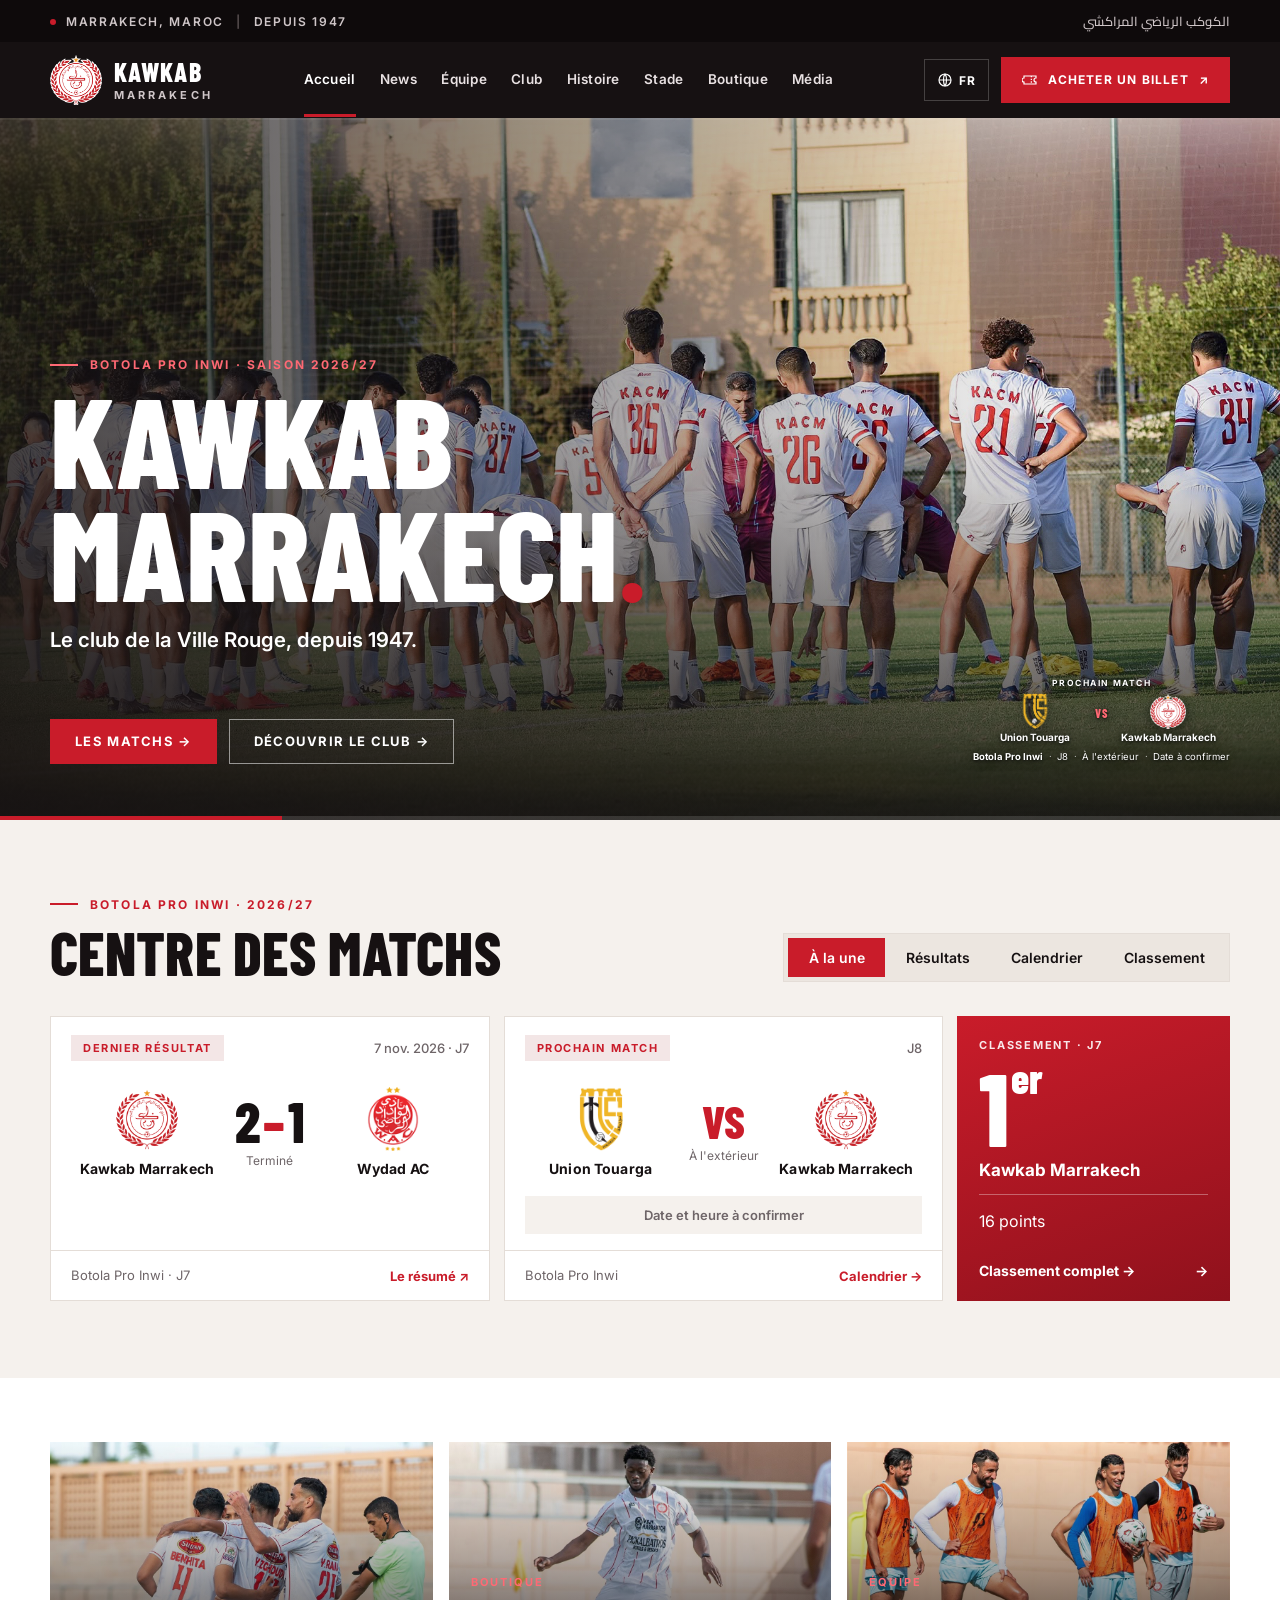
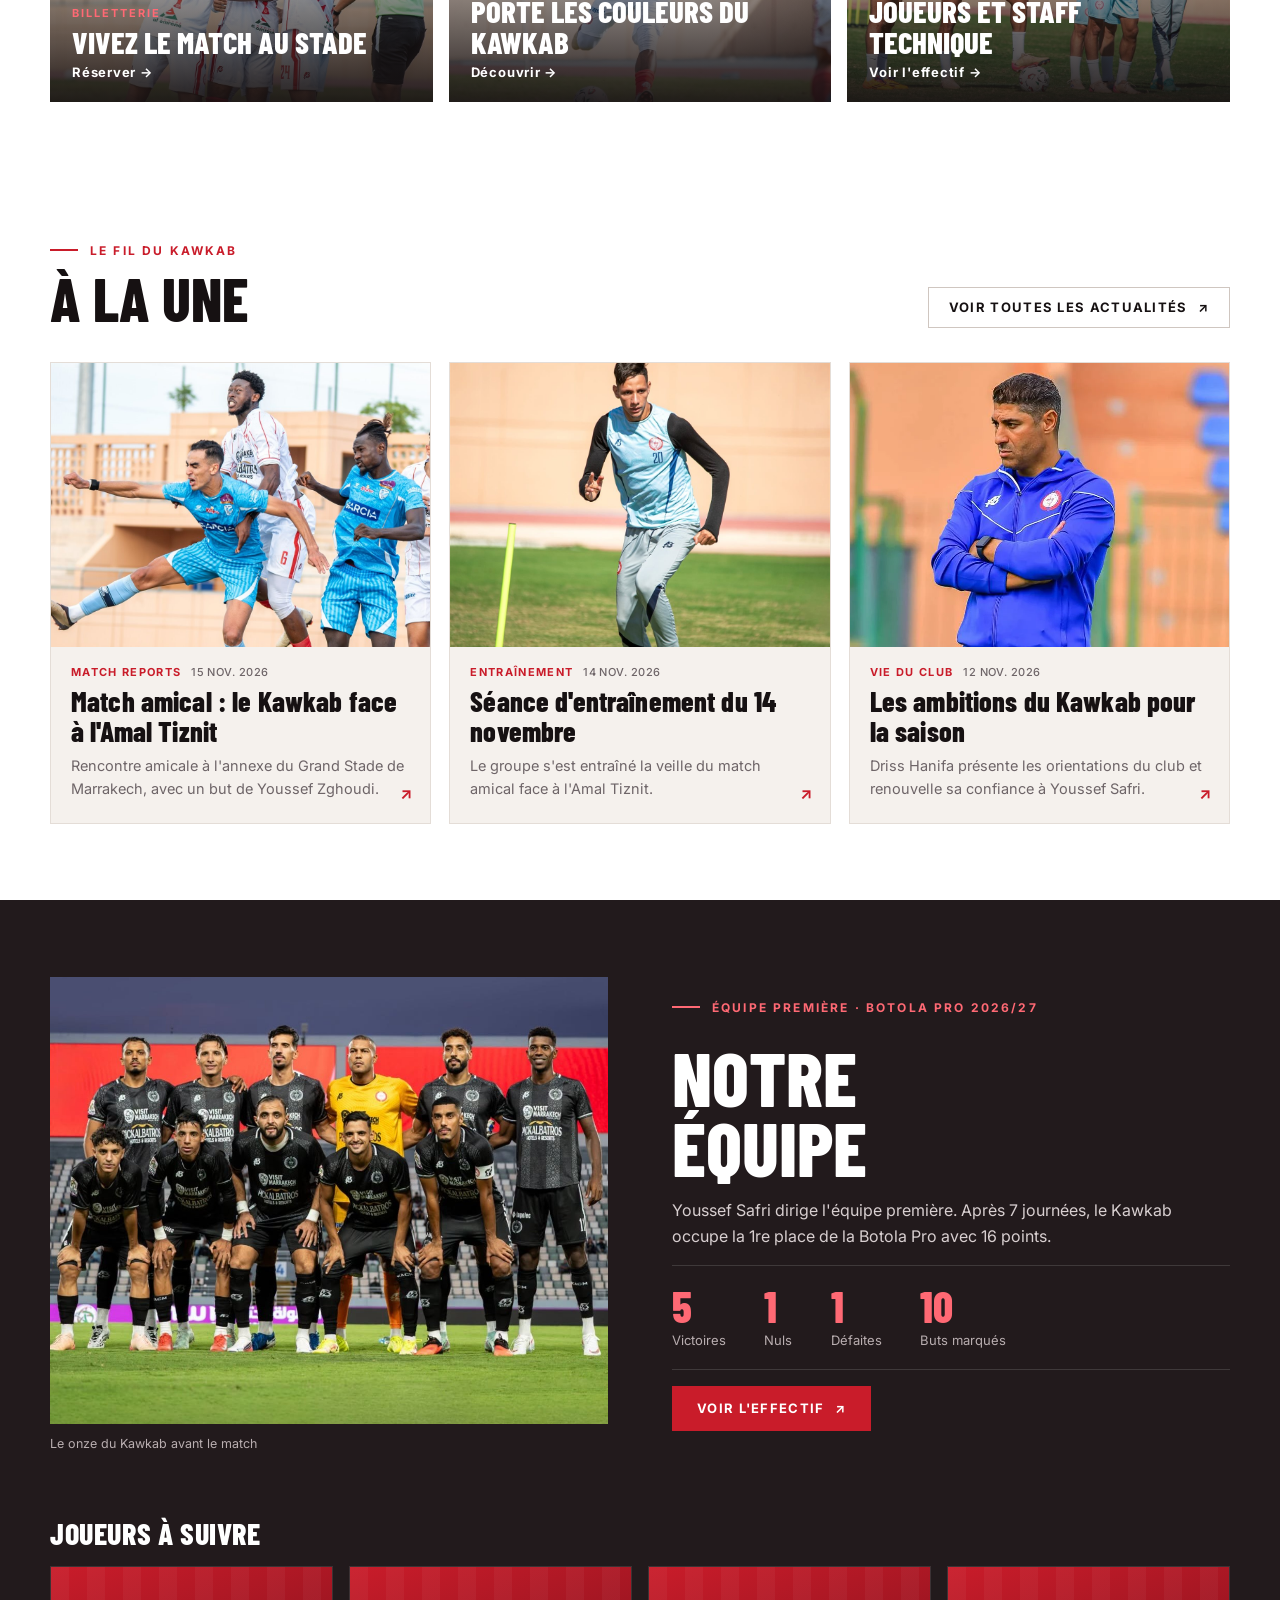
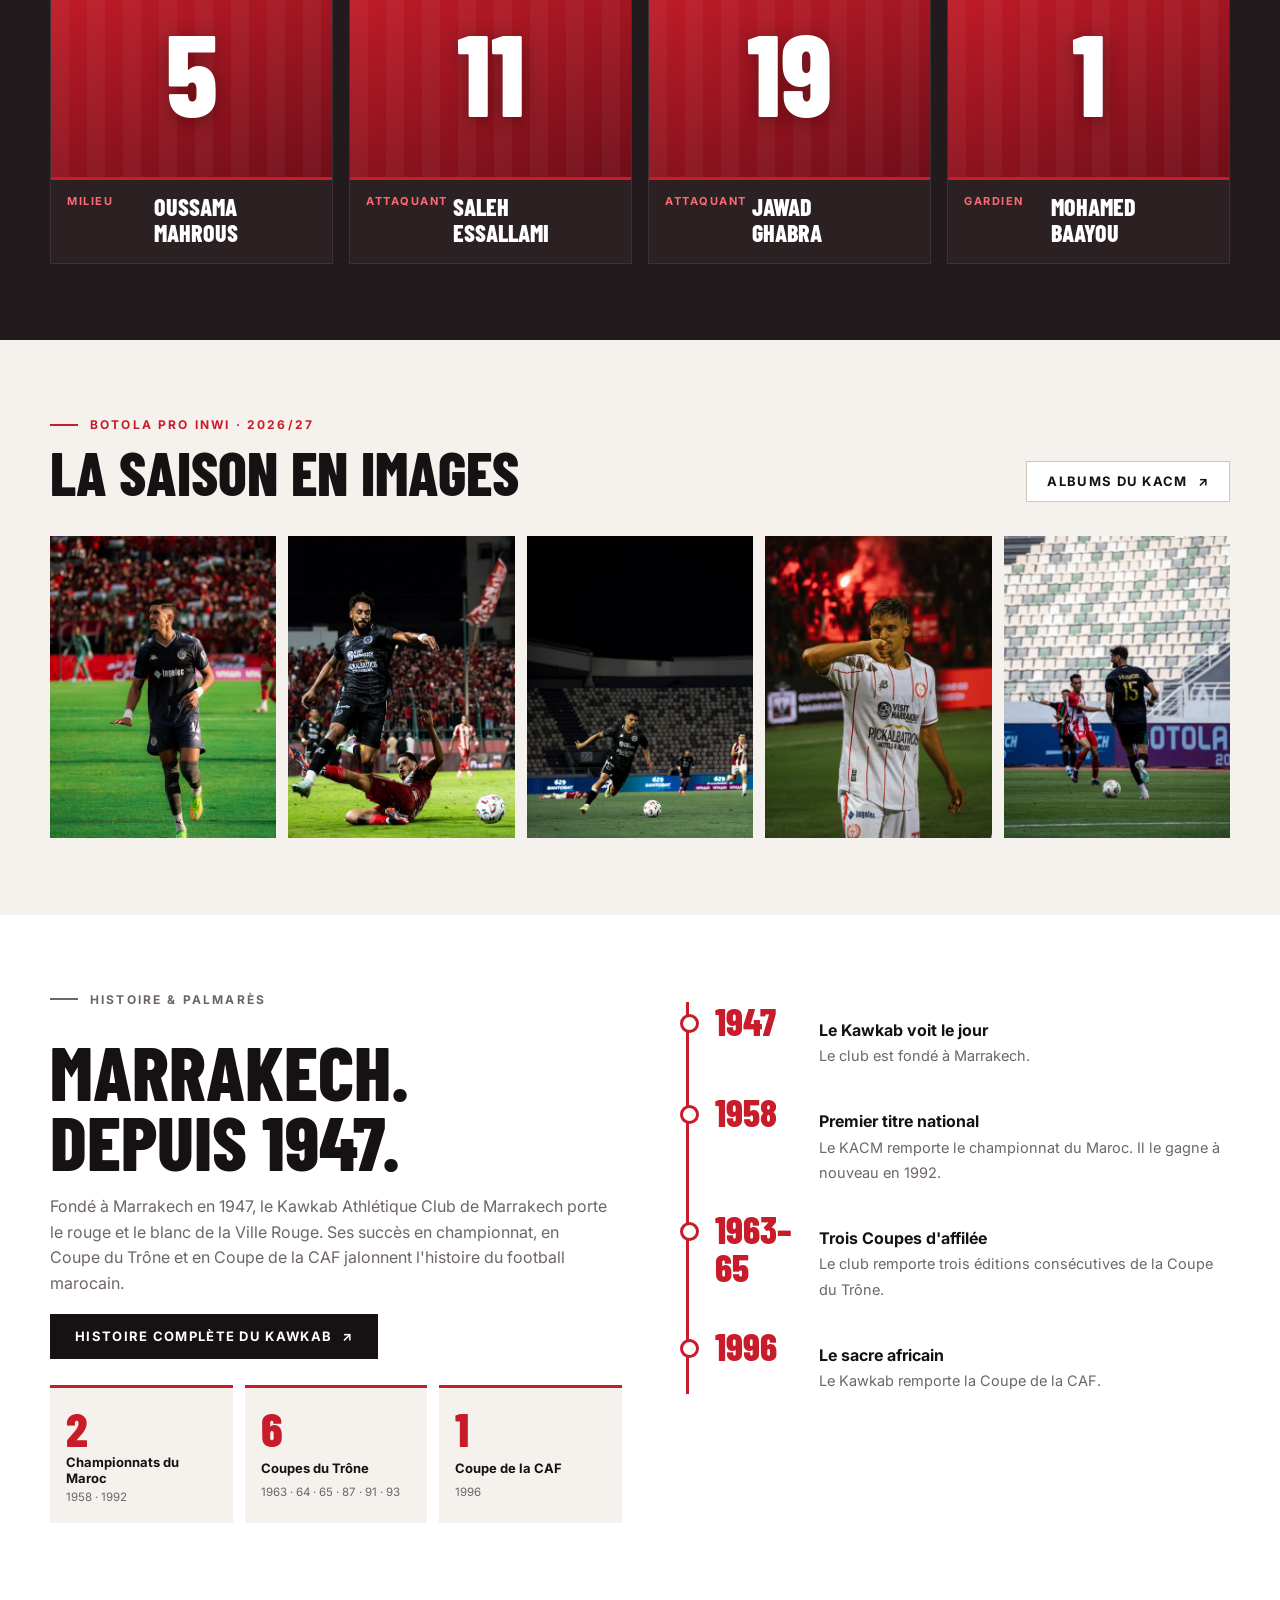
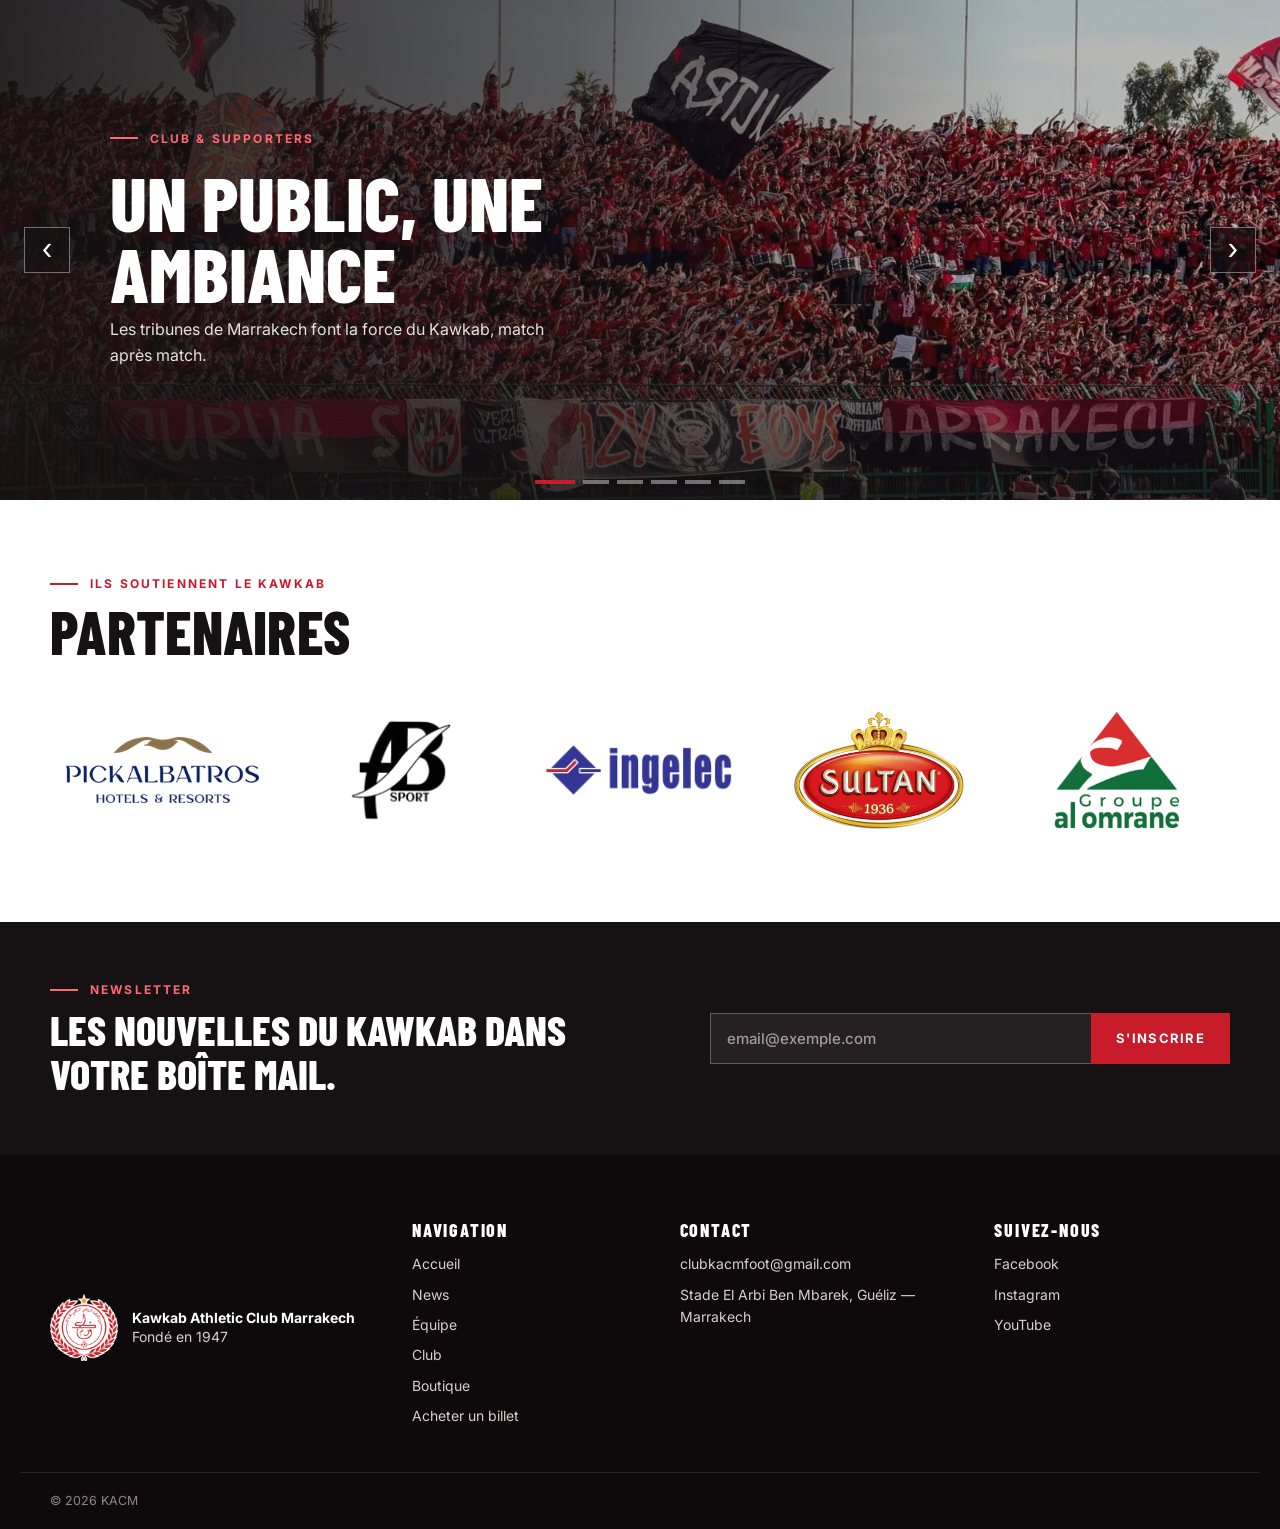
==== commit 0a0aceff: "Page Club (mot du président, mission & vision), page Équipe et ajustements Co-Authored-By: Claude So" ====
--- a/index.html
+++ b/index.html
@@ -9,7 +9,7 @@
 <link rel="preconnect" href="https://fonts.googleapis.com">
 <link rel="preconnect" href="https://fonts.gstatic.com" crossorigin>
 <link href="https://fonts.googleapis.com/css2?family=Barlow+Condensed:wght@600;700;800&family=Inter:wght@400;500;600;700&family=Cairo:wght@500;700&display=swap" rel="stylesheet">
-<link rel="stylesheet" href="css/style.css?v=20261116b">
+<link rel="stylesheet" href="css/style.css?v=20261116x">
 </head>
 <body>
 <a class="skip" href="#main" data-i18n="skip">Aller au contenu</a>
@@ -31,7 +31,7 @@
       <a href="index.html" aria-current="page" data-i18n="nav.home">Accueil</a>
       <a href="news.html" data-i18n="nav.news">News</a>
       <a href="team.html" data-i18n="nav.team">Équipe</a>
-      <a href="#" data-soon data-i18n="nav.club">Club</a>
+      <a href="club.html" data-i18n="nav.club">Club</a>
       <a href="#" data-soon data-i18n="nav.history">Histoire</a>
       <a href="#" data-soon data-i18n="nav.stadium">Stade</a>
       <a href="#" data-soon data-i18n="nav.store">Boutique</a>
@@ -240,6 +240,7 @@
         <li><a href="index.html" data-i18n="nav.home">Accueil</a></li>
         <li><a href="news.html" data-i18n="nav.news">News</a></li>
         <li><a href="team.html" data-i18n="nav.team">Équipe</a></li>
+        <li><a href="club.html" data-i18n="nav.club">Club</a></li>
         <li><a href="#" data-soon data-i18n="nav.store">Boutique</a></li>
         <li><a href="https://kacm.ticketing.ma/" target="_blank" rel="noopener" data-i18n="cta.ticket">Acheter un billet</a></li>
       </ul>
@@ -265,10 +266,10 @@
 
 <div class="toast" id="toast" role="status" aria-live="polite"></div>
 
-<script src="js/data.js?v=20261116b"></script>
-<script src="js/news-data.js?v=20261116b"></script>
-<script src="js/i18n.js?v=20261116b"></script>
-<script src="js/common.js?v=20261116b"></script>
-<script src="js/app.js?v=20261116b"></script>
+<script src="js/data.js?v=20261116x"></script>
+<script src="js/news-data.js?v=20261116x"></script>
+<script src="js/i18n.js?v=20261116x"></script>
+<script src="js/common.js?v=20261116x"></script>
+<script src="js/app.js?v=20261116x"></script>
 </body>
 </html>
--- a/css/style.css
+++ b/css/style.css
@@ -660,3 +660,145 @@
   .pf-name strong{font-size:40px}
   .pf-name i{font-size:19px}
 }
+
+/* ===== retour aux cartes et à la fiche joueur d'avant (version sombre) ===== */
+.pgrid{grid-template-columns:repeat(5,minmax(0,1fr));gap:16px;padding-top:0}
+.same{grid-template-columns:repeat(2,minmax(0,1fr));gap:12px;padding-top:0}
+@media(max-width:1180px){.pgrid{grid-template-columns:repeat(4,minmax(0,1fr))}}
+@media(max-width:980px){.pgrid{grid-template-columns:repeat(3,minmax(0,1fr))}}
+@media(max-width:620px){.pgrid{grid-template-columns:repeat(2,minmax(0,1fr));gap:10px}.same{grid-template-columns:repeat(2,minmax(0,1fr));gap:10px}.pc-num{font-size:84px}.pl-big{width:clamp(200px,62vw,260px)}}
+
+/* cartes joueurs : sans photo, le numéro devient le visuel */
+.pcard .pc-num{left:0;right:0;top:10%;text-align:center;font-size:clamp(120px,13vw,170px);-webkit-text-stroke:3px #ffffff55;z-index:0;letter-spacing:-.03em}
+.pcard:hover .pc-num{-webkit-text-stroke-color:#ff6974;color:#ffffff12}
+.pcard::after{z-index:0}
+.pc-info{position:relative;z-index:1}
+.same .pcard .pc-num{font-size:110px}
+@media(max-width:620px){.pcard .pc-num{font-size:104px}}
+
+/* fiche joueur : sans photo, le grand numéro en contour est le visuel */
+.pl-hero-grid{grid-template-columns:auto 1fr}
+.pl-big{width:auto;margin:0}
+.pl-bignum{position:static;display:block;font-size:clamp(150px,20vw,270px);line-height:.85;-webkit-text-stroke:3px #ffffff50;color:transparent}
+@media(max-width:560px){.pl-hero-grid{grid-template-columns:1fr}.pl-bignum{font-size:130px}}
+
+/* fiche joueur : les cartes d'informations s'alignent sur le titre et la ligne rouge */
+.pl-body .pl-info{padding:14px 0 0;gap:12px}
+.pl-body .pl-stats{padding:0}
+
+/* ===== page Club : mot du président + mission & vision ===== */
+.ntabs a{flex:none;padding:14px 2px;border-bottom:3px solid transparent;font:700 14px var(--body);letter-spacing:.08em;text-transform:uppercase;color:var(--mut);white-space:nowrap}
+.ntabs a:hover{color:var(--ink)}
+.ntabs a[aria-selected=true]{color:var(--red);border-color:var(--red)}
+.cl-pres{display:grid;grid-template-columns:minmax(260px,.8fr) 1.4fr;gap:clamp(24px,5vw,72px);align-items:start;padding-block:clamp(20px,3vw,40px)}
+.cl-photo{position:sticky;top:104px;margin:0;background:#161112}
+.cl-photo img{display:block;width:100%;aspect-ratio:4/5;object-fit:cover;object-position:54% 22%}
+.cl-photo figcaption{display:grid;gap:2px;padding:16px 18px;color:#fff;border-top:4px solid var(--red)}
+.cl-photo figcaption b{font:800 28px/1 var(--display);text-transform:uppercase}
+.cl-photo figcaption span{font:700 11px var(--body);letter-spacing:.16em;text-transform:uppercase;color:#ff8a93}
+.cl-text h2{font:800 clamp(44px,6vw,84px)/.95 var(--display);text-transform:uppercase;margin:6px 0 24px}
+.cl-text>p{max-width:760px;font-size:18px;line-height:1.75;margin:0 0 18px;color:#2c2527}
+.cl-pillars{display:grid;gap:14px;margin:26px 0}
+.cl-pillars>div{position:relative;padding:20px 22px 20px 74px;background:#fff;border-left:4px solid var(--red)}
+.cl-pillars b{position:absolute;left:18px;top:14px;font:800 40px/1 var(--display);color:#c91c2a33}
+.cl-pillars h3{margin:0 0 4px;font:800 24px/1.1 var(--display);text-transform:uppercase}
+.cl-pillars p{margin:0;font-size:16px;color:var(--mut)}
+.cl-sign{display:grid;gap:2px;margin-top:28px;padding-top:18px;border-top:1px solid var(--line)}
+.cl-sign strong{font:800 30px/1 var(--display);text-transform:uppercase}
+.cl-sign span{font:700 11px var(--body);letter-spacing:.16em;text-transform:uppercase;color:var(--red)}
+.cl-draft{margin-top:22px;font-size:12.5px;font-style:italic;color:var(--mut)}
+.cl-hero{background:radial-gradient(70% 140% at 85% 0,#6d111b 0,transparent 60%),linear-gradient(160deg,#2a0b10,#120d0e 70%);color:#fff;padding-block:clamp(40px,6vw,84px)}
+.cl-hero h2{font:800 clamp(38px,5.6vw,76px)/1 var(--display);text-transform:uppercase;margin:6px 0 18px;max-width:980px}
+.cl-hero p:not(.eyebrow){max-width:820px;font-size:19px;line-height:1.7;color:#e6dfe0}
+.cl-h{display:flex;align-items:center;gap:16px;margin-bottom:22px}
+.cl-h span{display:grid;place-items:center;width:46px;height:46px;background:var(--red);color:#fff;font:800 26px var(--display)}
+.cl-h h3{margin:0;font:800 clamp(28px,3.4vw,44px)/1.05 var(--display);text-transform:uppercase}
+.cl-h.light h3{color:#fff}
+.cl-lead{max-width:820px;margin:0 0 24px;font-size:18px;color:var(--mut)}
+.cl-grid4{display:grid;grid-template-columns:repeat(4,minmax(0,1fr));gap:16px}
+.cl-card{position:relative;padding:24px 22px 26px;background:#fff;border:1px solid var(--line);border-top:4px solid var(--red);transition:transform .25s,box-shadow .25s}
+.cl-card:hover{transform:translateY(-4px);box-shadow:0 18px 34px #16111218}
+.sec-beige .cl-card{background:#fff}
+.cl-card b{display:block;font:800 52px/1 var(--display);color:#c91c2a30;margin-bottom:8px}
+.cl-card h3{margin:0 0 8px;font:800 26px/1.05 var(--display);text-transform:uppercase}
+.cl-card p{margin:0;font-size:15.5px;color:var(--mut)}
+.cl-mission{background:var(--ink);color:#fff;padding-block:clamp(40px,6vw,84px)}
+.cl-mission .cl-lead{color:#d8cfd0}
+.cl-grid3{display:grid;grid-template-columns:repeat(3,minmax(0,1fr));gap:16px}
+.cl-big{padding:30px 26px;background:linear-gradient(160deg,#9c1420,#5c0e16);border:1px solid #ffffff1f}
+.cl-big h3{margin:0 0 10px;font:800 clamp(38px,4vw,56px)/1 var(--display);text-transform:uppercase}
+.cl-big p{margin:0;font-size:16.5px;color:#f4dcdf}
+.cl-close{max-width:820px;margin:30px 0 0;font:600 clamp(18px,2vw,24px)/1.5 var(--body);color:#fff;border-left:4px solid var(--red);padding-left:18px}
+.cl-mission .cl-draft{color:#b9aeb0}
+@media(max-width:1100px){.cl-grid4{grid-template-columns:repeat(2,minmax(0,1fr))}}
+@media(max-width:900px){.cl-pres{grid-template-columns:1fr}.cl-photo{position:static;max-width:460px}.cl-grid3{grid-template-columns:1fr}}
+@media(max-width:560px){.cl-grid4{grid-template-columns:1fr}.cl-pillars>div{padding-left:62px}.cl-text>p{font-size:16.5px}}
+
+/* président : la photo est le fond de la section (cover, sans cadre) */
+.cl-pres2{position:relative;overflow:hidden;background:#140d0f;color:#fff;padding-block:clamp(44px,6vw,96px)}
+.cl-bg{position:absolute;top:0;bottom:0;right:0;width:64%;background-size:cover;background-position:58% 20%;background-repeat:no-repeat;-webkit-mask-image:linear-gradient(90deg,transparent 0,#000 46%);mask-image:linear-gradient(90deg,transparent 0,#000 46%)}
+.cl-pres2 .wrap{position:relative;z-index:1}
+.cl-pres2 .cl-text{max-width:min(660px,56%)}
+.cl-pres2 .cl-text h2{color:#fff}
+.cl-pres2 .cl-text>p{color:#ece5e6}
+.cl-pres2 .cl-pillars>div{background:#ffffff14;backdrop-filter:blur(6px);-webkit-backdrop-filter:blur(6px)}
+.cl-pres2 .cl-pillars b{color:#ff69744d}
+.cl-pres2 .cl-pillars h3{color:#fff}
+.cl-pres2 .cl-pillars p{color:#d8cfd0}
+.cl-pres2 .cl-sign{border-top-color:#ffffff30}
+.cl-pres2 .cl-sign strong{color:#fff}
+.cl-pres2 .cl-sign span{color:#ff8a93}
+.cl-pres2 .cl-draft{color:#b9aeb0}
+@media(max-width:900px){
+  .cl-pres2{padding-top:0}
+  .cl-bg{position:relative;width:100%;height:min(78vw,440px);margin-bottom:-60px;background-position:56% 20%;-webkit-mask-image:linear-gradient(180deg,#000 55%,transparent 100%);mask-image:linear-gradient(180deg,#000 55%,transparent 100%)}
+  .cl-pres2 .cl-text{max-width:none}
+}
+
+/* photo de fond : taille maîtrisée, fondu à gauche et en bas */
+.cl-bg{bottom:auto;height:min(100%,880px);background-position:56% 12%;-webkit-mask-image:linear-gradient(90deg,transparent 0,#000 44%),linear-gradient(180deg,#000 72%,transparent 100%);-webkit-mask-composite:source-in;mask-image:linear-gradient(90deg,transparent 0,#000 44%),linear-gradient(180deg,#000 72%,transparent 100%);mask-composite:intersect}
+@media(max-width:900px){.cl-bg{height:min(78vw,440px);-webkit-mask-image:linear-gradient(180deg,#000 55%,transparent 100%);mask-image:linear-gradient(180deg,#000 55%,transparent 100%);-webkit-mask-composite:source-over;mask-composite:add}}
+
+/* page Club : plus de grand titre, seulement la barre d'onglets */
+.page-head.cl-bar{padding-block:6px 0}
+.page-head.cl-bar .ntabs{margin:0}
+
+/* onglets du club : à l'intérieur de la page, petits, sans bandeau blanc */
+.cl-tabs{display:flex;gap:22px;margin:0 0 clamp(22px,3vw,38px)}
+.cl-tabs a{padding:6px 0;border-bottom:2px solid transparent;font:700 12.5px var(--body);letter-spacing:.14em;text-transform:uppercase;color:#ffffffa6;transition:color .2s,border-color .2s}
+.cl-tabs a:hover{color:#fff}
+.cl-tabs a[aria-selected=true]{color:#fff;border-bottom-color:var(--red)}
+
+/* onglets du club : collés en haut de la page, au-dessus de la photo / de la bannière */
+.cl-bar2{position:absolute;top:0;left:0;right:0;margin-inline:auto;padding-top:22px;z-index:4}
+.cl-tabs{margin:0;text-shadow:0 1px 8px #000b}
+.cl-pres2,.cl-hero{position:relative}
+.cl-pres2{padding-top:clamp(92px,9vw,130px)}
+.cl-hero{padding-top:clamp(88px,9vw,120px)}
+@media(max-width:900px){.cl-pres2{padding-top:0}}
+.cl-pres2 .wrap.cl-bar2{position:absolute}
+.cl-bar2{padding-top:10px}
+.cl-tabs{gap:16px}
+.cl-tabs a{font-size:11px;letter-spacing:.12em;padding:4px 0}
+.cl-tabs{justify-content:center}
+@media(max-width:900px){
+  .cl-bg{margin-top:48px;overflow:visible}
+  .cl-bg::before{content:"";position:absolute;left:0;right:0;top:-48px;height:48px;background:inherit;background-size:100% auto;background-position:center top;transform:scaleY(-1)}
+}
+@media(max-width:900px){
+  .cl-bg::before{display:none}
+  .cl-pres2{background:linear-gradient(#f48629,#f48629) top/100% 49px no-repeat,#140d0f}
+}
+@media(max-width:900px){
+  .cl-bg::after{content:"";position:absolute;left:0;right:0;top:0;height:70px;background:linear-gradient(#f48629,#f4862900);pointer-events:none}
+}
+@media(max-width:900px){.cl-bg::after{height:34px}}
+@media(min-width:901px){
+  .cl-pres2{padding-top:0}
+  .cl-bg{position:relative;width:100%;height:clamp(380px,40vw,620px);right:auto;background-position:center 22%;margin-bottom:clamp(8px,2vw,28px);-webkit-mask-image:linear-gradient(180deg,#000 62%,transparent 100%);mask-image:linear-gradient(180deg,#000 62%,transparent 100%);-webkit-mask-composite:source-over;mask-composite:add}
+  .cl-pres2 .cl-text{max-width:min(820px,100%)}
+  .cl-pres2 .cl-pillars{grid-template-columns:repeat(3,1fr)}
+  .cl-pres2{padding-bottom:clamp(44px,6vw,96px)}
+}
+@media(min-width:901px){.cl-bg{height:clamp(420px,54vw,900px);background-position:center 8%}}
+@media(min-width:901px){.cl-pres2 .cl-pillars{grid-template-columns:1fr}}
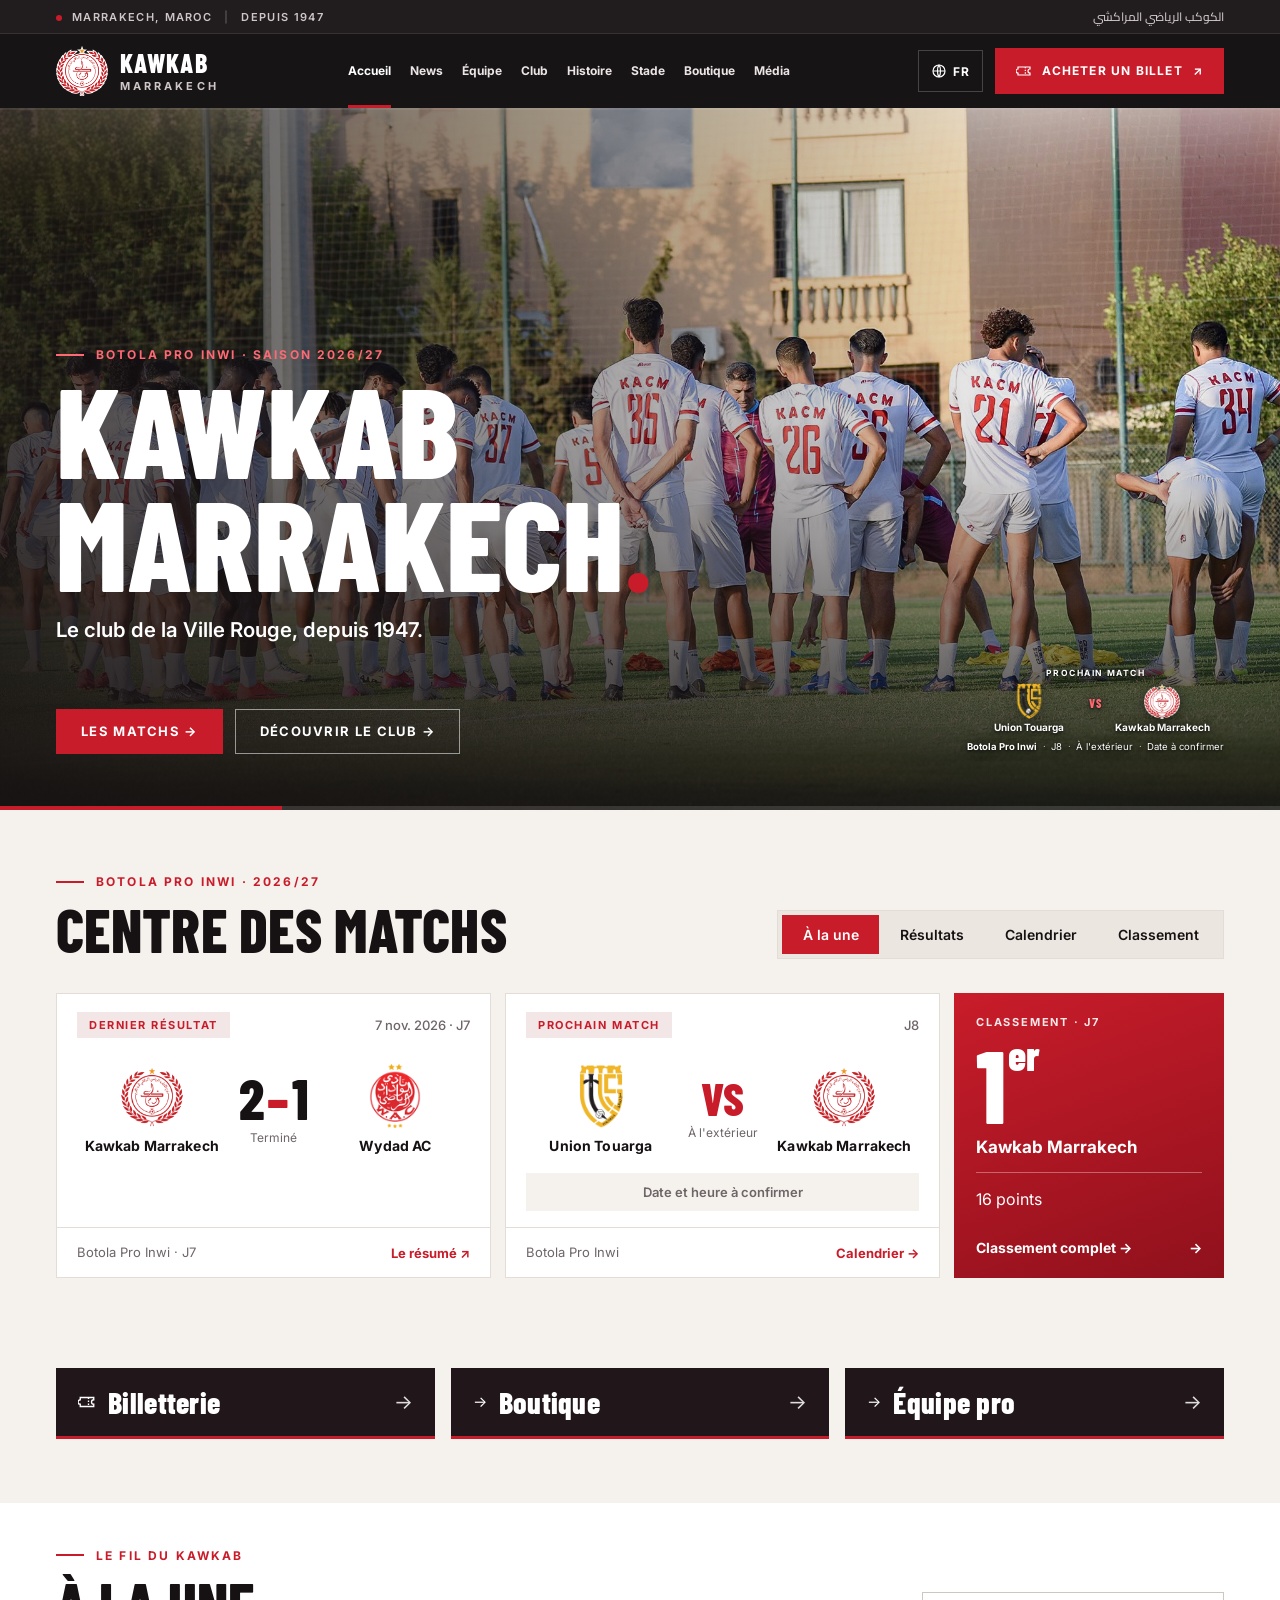
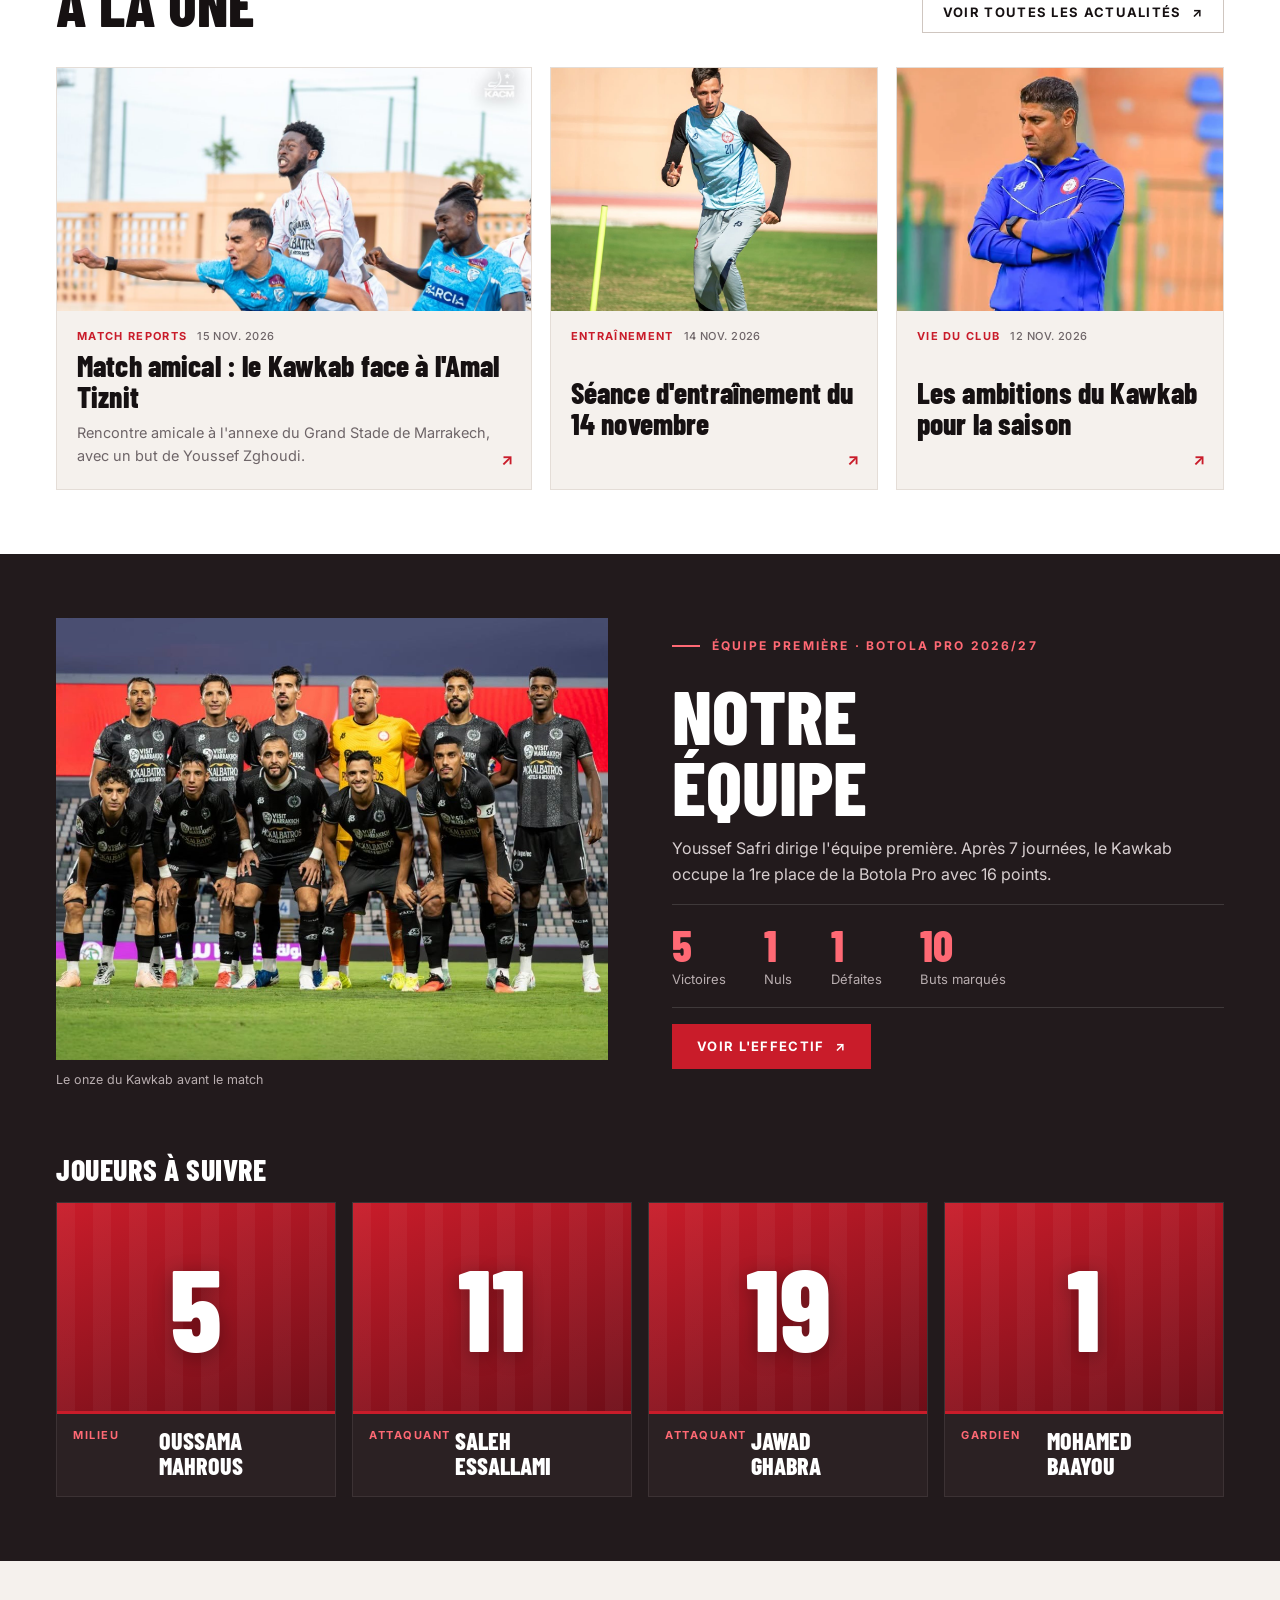
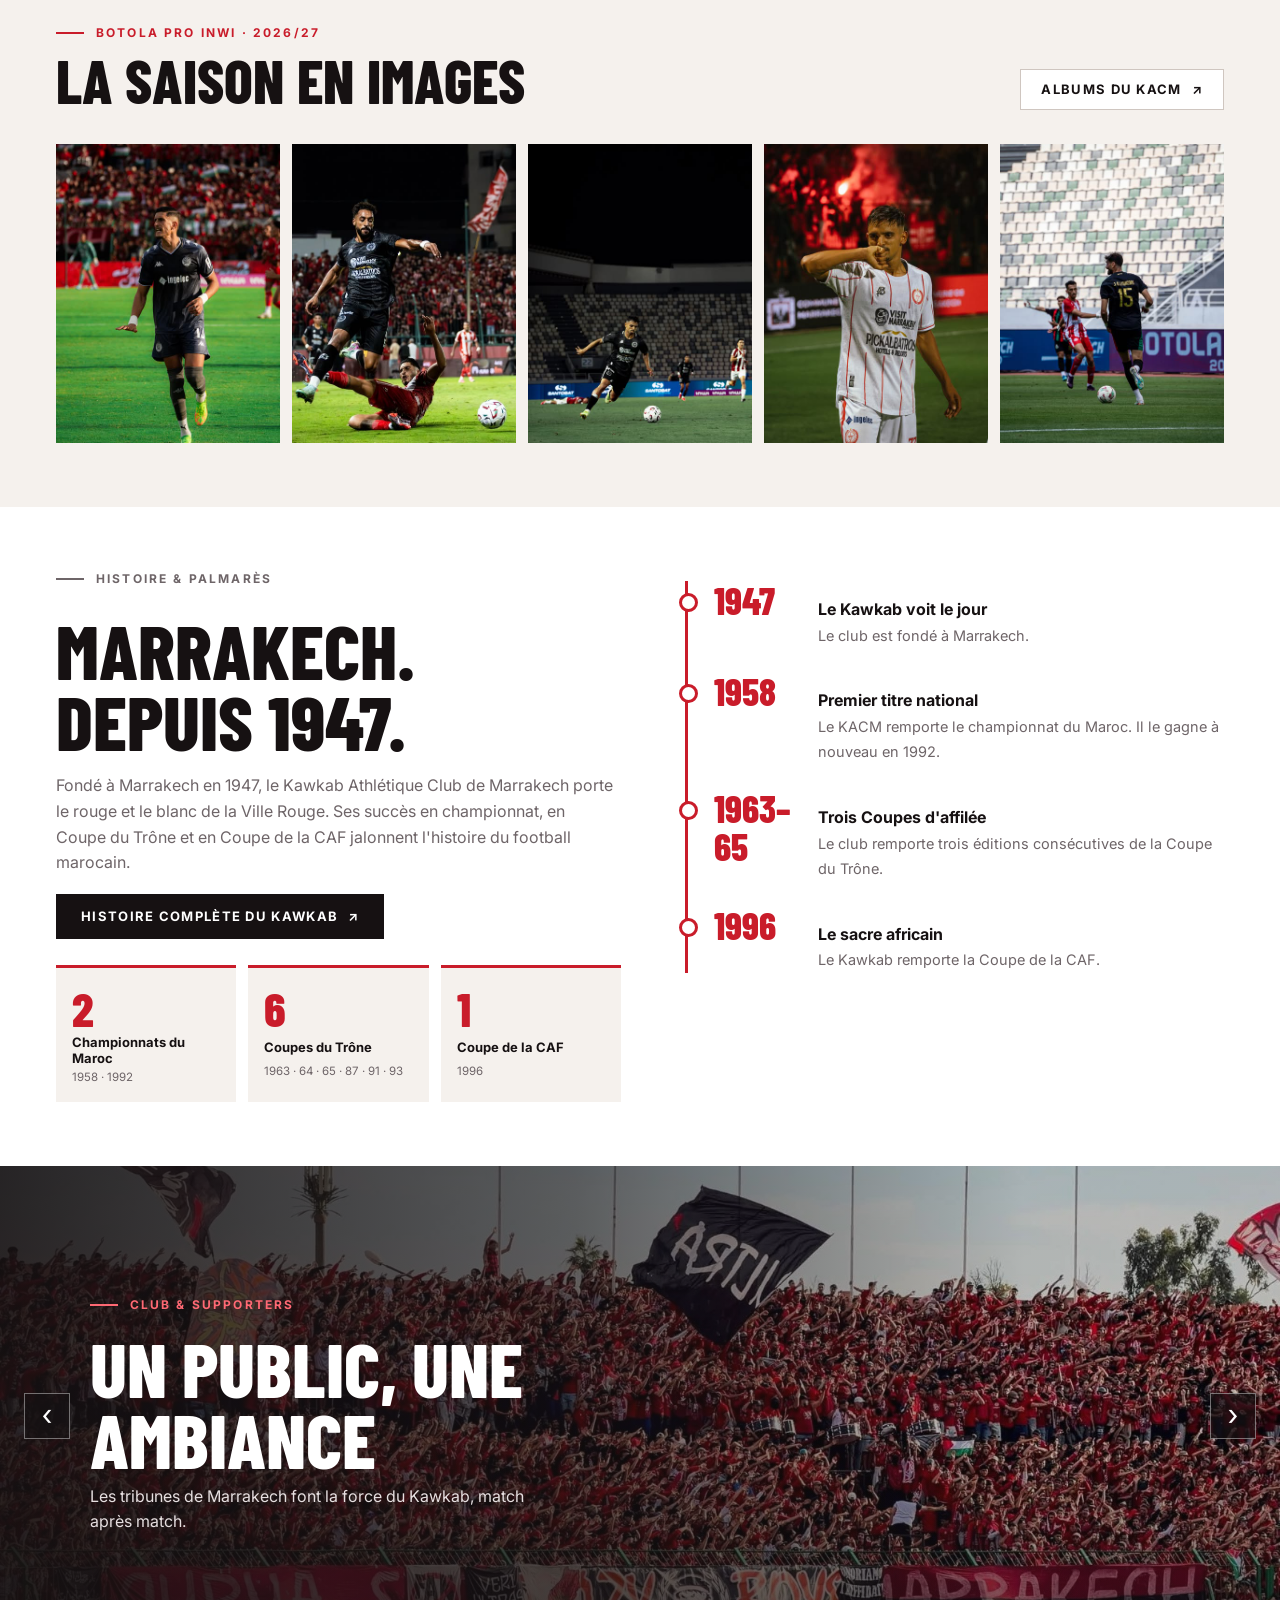
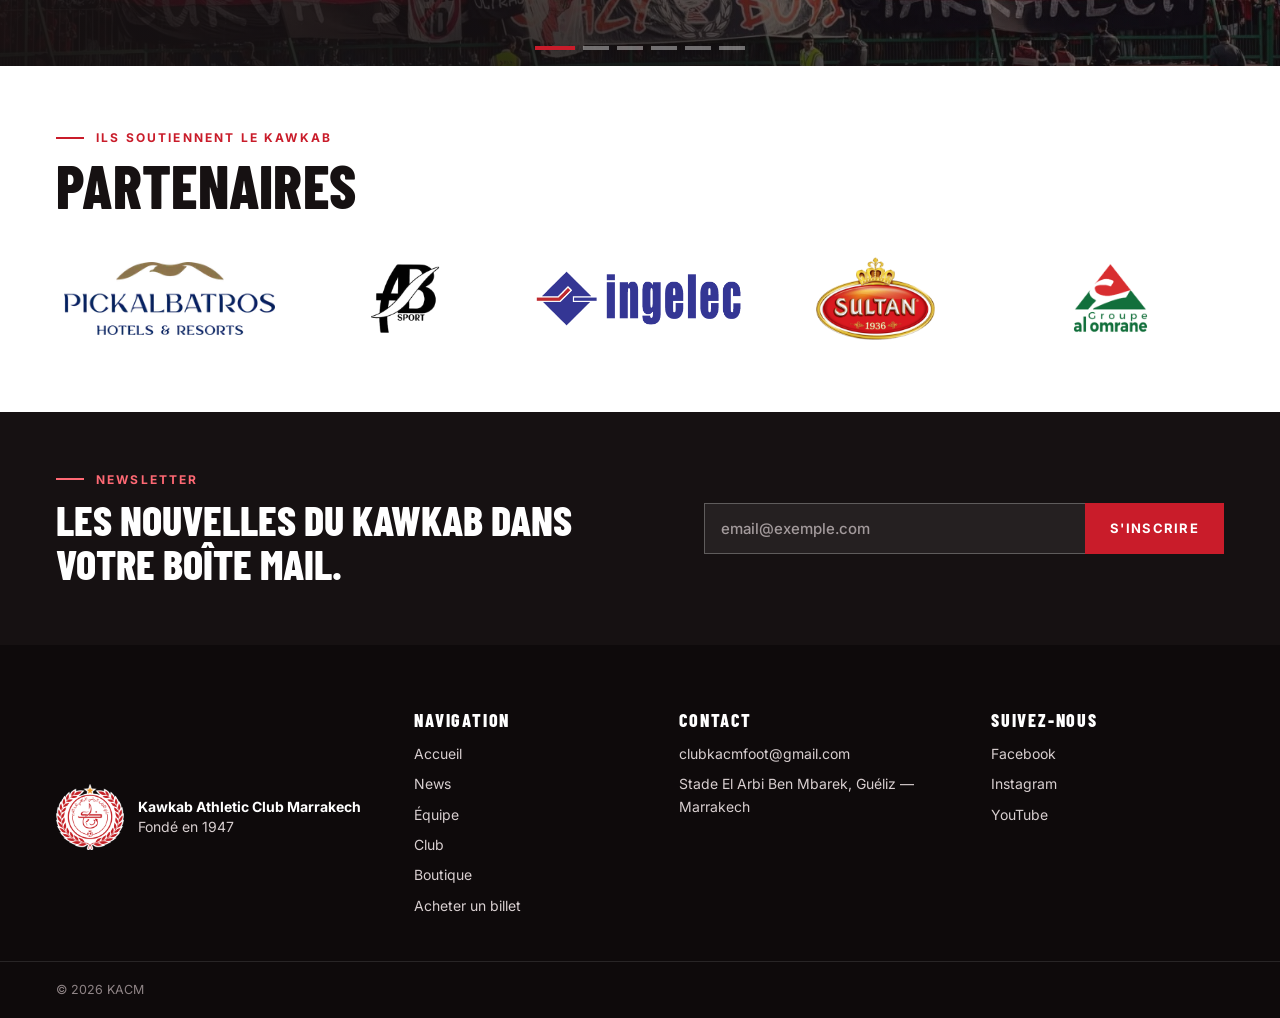
==== commit 6ef4d9eb: "Pages Histoire, Stade, Boutique (commande en pop-up) et Média ; refonte News et article ; nav et acc" ====
--- a/index.html
+++ b/index.html
@@ -9,7 +9,7 @@
 <link rel="preconnect" href="https://fonts.googleapis.com">
 <link rel="preconnect" href="https://fonts.gstatic.com" crossorigin>
 <link href="https://fonts.googleapis.com/css2?family=Barlow+Condensed:wght@600;700;800&family=Inter:wght@400;500;600;700&family=Cairo:wght@500;700&display=swap" rel="stylesheet">
-<link rel="stylesheet" href="css/style.css?v=20261116x">
+<link rel="stylesheet" href="css/style.css?v=20261120b">
 </head>
 <body>
 <a class="skip" href="#main" data-i18n="skip">Aller au contenu</a>
@@ -32,10 +32,10 @@
       <a href="news.html" data-i18n="nav.news">News</a>
       <a href="team.html" data-i18n="nav.team">Équipe</a>
       <a href="club.html" data-i18n="nav.club">Club</a>
-      <a href="#" data-soon data-i18n="nav.history">Histoire</a>
-      <a href="#" data-soon data-i18n="nav.stadium">Stade</a>
-      <a href="#" data-soon data-i18n="nav.store">Boutique</a>
-      <a href="#" data-soon data-i18n="nav.media">Média</a>
+      <a href="histoire.html" data-i18n="nav.history">Histoire</a>
+      <a href="stade.html" data-i18n="nav.stadium">Stade</a>
+      <a href="store.html" data-i18n="nav.store">Boutique</a>
+      <a href="media.html" data-i18n="nav.media">Média</a>
     </nav>
     <div class="tools">
       <div class="lang" id="lang">
@@ -97,19 +97,10 @@
 
 <!-- 6. ACCÈS RAPIDE -->
 <section class="sec quick-sec" aria-label="Accès rapide">
-  <div class="wrap quick">
-    <a class="q" href="https://kacm.ticketing.ma/" target="_blank" rel="noopener">
-      <img src="assets/amical/a-17.jpg" alt="" loading="lazy" style="object-position:center 26%">
-      <span class="q-body"><small data-i18n="q.t.k">Billetterie</small><strong data-i18n="q.t.t">Vivez le match au stade</strong><em data-i18n="q.t.c">Réserver →</em></span>
-    </a>
-    <a class="q" href="#" data-soon>
-      <img src="assets/amical/a-2.jpg" alt="" loading="lazy" style="object-position:center 42%">
-      <span class="q-body"><small data-i18n="q.s.k">Boutique</small><strong data-i18n="q.s.t">Porte les couleurs du Kawkab</strong><em data-i18n="q.s.c">Découvrir →</em></span>
-    </a>
-    <a class="q" href="team.html">
-      <img src="assets/training/training-3.jpg" alt="" loading="lazy" style="object-position:center 52%">
-      <span class="q-body"><small data-i18n="q.e.k">Équipe</small><strong data-i18n="q.e.t">Joueurs et staff technique</strong><em data-i18n="q.e.c">Voir l'effectif →</em></span>
-    </a>
+  <div class="wrap quick qb">
+    <a class="qbtn" href="https://kacm.ticketing.ma/" target="_blank" rel="noopener"><span class="qb-l"><svg viewBox="0 0 24 24" width="18" height="18" fill="none" stroke="currentColor" stroke-width="1.8" aria-hidden="true"><path d="M3 9a2 2 0 0 0 0 6v3h18v-3a2 2 0 0 1 0-6V6H3z"/><path d="M14 6v12" stroke-dasharray="2 2"/></svg><b data-i18n="q.t.k">Billetterie</b></span><span class="qb-ar" aria-hidden="true">→</span></a>
+    <a class="qbtn" href="store.html"><span class="qb-l"><span class="qb-i" aria-hidden="true">→</span><b data-i18n="q.s.k">Boutique</b></span><span class="qb-ar" aria-hidden="true">→</span></a>
+    <a class="qbtn" href="team.html"><span class="qb-l"><span class="qb-i" aria-hidden="true">→</span><b data-i18n="q.e.b">Équipe pro</b></span><span class="qb-ar" aria-hidden="true">→</span></a>
   </div>
 </section>
 
@@ -167,7 +158,7 @@
         <p class="eyebrow"><span data-i18n="his.k">Histoire &amp; palmarès</span></p>
         <h2 id="hisT" data-i18n="his.t">Marrakech.<br>Depuis 1947.</h2>
         <p data-i18n="his.p">Fondé à Marrakech en 1947, le Kawkab Athlétique Club de Marrakech porte le rouge et le blanc de la Ville Rouge. Ses succès en championnat, en Coupe du Trône et en Coupe de la CAF jalonnent l'histoire du football marocain.</p>
-        <a class="btn btn-dark" href="#" data-soon><span data-i18n="his.c">Histoire complète du Kawkab</span><span aria-hidden="true">↗</span></a>
+        <a class="btn btn-dark" href="histoire.html"><span data-i18n="his.c">Histoire complète du Kawkab</span><span aria-hidden="true">↗</span></a>
         <ul class="trophies">
           <li><b>2</b><span data-i18n="tr.l">Championnats du Maroc</span><small>1958 · 1992</small></li>
           <li><b>6</b><span data-i18n="tr.t">Coupes du Trône</span><small>1963 · 64 · 65 · 87 · 91 · 93</small></li>
@@ -201,7 +192,7 @@
 </section>
 
 <!-- 11. PARTENAIRES + NEWSLETTER -->
-<section class="sec" aria-labelledby="spT">
+<section class="sec sec-sp" aria-labelledby="spT">
   <div class="wrap">
     <header class="sec-head"><div><p class="eyebrow"><span data-i18n="sp.k">Ils soutiennent le Kawkab</span></p><h2 id="spT" data-i18n="sp.t">Partenaires</h2></div></header>
     <ul class="sponsors">
@@ -241,7 +232,7 @@
         <li><a href="news.html" data-i18n="nav.news">News</a></li>
         <li><a href="team.html" data-i18n="nav.team">Équipe</a></li>
         <li><a href="club.html" data-i18n="nav.club">Club</a></li>
-        <li><a href="#" data-soon data-i18n="nav.store">Boutique</a></li>
+        <li><a href="store.html" data-i18n="nav.store">Boutique</a></li>
         <li><a href="https://kacm.ticketing.ma/" target="_blank" rel="noopener" data-i18n="cta.ticket">Acheter un billet</a></li>
       </ul>
     </div>
@@ -266,10 +257,10 @@
 
 <div class="toast" id="toast" role="status" aria-live="polite"></div>
 
-<script src="js/data.js?v=20261116x"></script>
-<script src="js/news-data.js?v=20261116x"></script>
-<script src="js/i18n.js?v=20261116x"></script>
-<script src="js/common.js?v=20261116x"></script>
-<script src="js/app.js?v=20261116x"></script>
+<script src="js/data.js?v=20261120b"></script>
+<script src="js/news-data.js?v=20261120b"></script>
+<script src="js/i18n.js?v=20261120b"></script>
+<script src="js/common.js?v=20261120b"></script>
+<script src="js/app.js?v=20261120b"></script>
 </body>
 </html>
--- a/css/style.css
+++ b/css/style.css
@@ -802,3 +802,682 @@
 }
 @media(min-width:901px){.cl-bg{height:clamp(420px,54vw,900px);background-position:center 8%}}
 @media(min-width:901px){.cl-pres2 .cl-pillars{grid-template-columns:1fr}}
+
+/* accès rapide : 3 boutons sombres */
+.qb{gap:16px}
+.qbtn{display:flex;align-items:center;justify-content:space-between;gap:14px;padding:18px 22px;background:#211619;color:#fff;border-bottom:3px solid var(--red);transition:background .2s,transform .2s}
+.qbtn:hover{background:#2c1d21;transform:translateY(-2px)}
+.qb-l{display:flex;align-items:center;gap:12px;min-width:0}
+.qb-l b{font:800 clamp(22px,2.4vw,30px)/1 var(--display);letter-spacing:.01em}
+.qb-i{font-size:15px}
+.qb-ar{font-size:20px;opacity:.85}
+[dir=rtl] .qb-ar,[dir=rtl] .qb-i{display:inline-block;transform:scaleX(-1)}
+.quick-sec{padding-block:clamp(14px,1.6vw,22px) 0;background:transparent}
+.quick-sec + .sec{padding-top:clamp(28px,3.5vw,48px)}
+.sec:has(+ .quick-sec){padding-bottom:clamp(18px,2vw,28px)}
+.quick-sec{background:var(--beige)}
+.quick-sec{padding-bottom:clamp(18px,2vw,28px)}
+
+/* À la une : 1 grande carte + 2 plus étroites, image qui zoome et titre rouge au survol */
+.news{grid-template-columns:1.45fr 1fr 1fr;align-items:stretch}
+.news .post-img{aspect-ratio:auto;height:clamp(200px,19vw,300px)}
+.news .post:nth-child(n+2) p{display:none}
+.news .post h3{font-size:clamp(24px,2.3vw,34px);line-height:1.05}
+.post-img img{transition:transform .6s cubic-bezier(.2,.7,.2,1)}
+.post:hover .post-img img{transform:scale(1.07)}
+.post h3{transition:color .2s}
+.post:hover h3{color:var(--red)}
+@media(max-width:900px){.news{grid-template-columns:1fr}.news .post-img{height:auto;aspect-ratio:16/10}.news .post:nth-child(n+2) p{display:block}}
+
+/* À la une (accueil) : on limite la grille 1.45/1/1 à l'accueil */
+.news:not(#newsGrid){grid-template-columns:repeat(3,1fr)}
+.news:not(#newsGrid) .post-img{aspect-ratio:4/3;height:auto}
+.news:not(#newsGrid) .post:nth-child(n+2) p{display:block}
+@media(max-width:900px){.news:not(#newsGrid){grid-template-columns:1fr}}
+
+/* Page News : puces de catégorie + titre + grille éditoriale */
+.nchips{display:flex;flex-wrap:wrap;gap:10px;margin-bottom:clamp(22px,3vw,34px)}
+.nchips button{padding:12px 18px;border:1px solid #dcd4d1;background:#fff;color:var(--ink);font:600 12px var(--body);cursor:pointer;transition:background .2s,color .2s}
+.nchips button:hover{border-color:var(--ink)}
+.nchips button[aria-selected=true]{background:#191618;border-color:#191618;color:#fff}
+.ed-h{font:800 clamp(34px,4.4vw,52px)/1 var(--display);text-transform:uppercase;color:var(--ink);margin-bottom:clamp(18px,2.4vw,28px)}
+.ed{display:grid;grid-template-columns:repeat(6,minmax(0,1fr));gap:clamp(14px,1.6vw,20px)}
+.ed-card{grid-column:span 2;background:#fff;border-color:#dcd4d1}
+.ed-card .post-img{aspect-ratio:16/10}
+.ed-card h3{font-size:clamp(24px,2.3vw,32px)}
+.ed-card .post-body{gap:10px;padding:20px 22px 24px}
+.ed-card p{display:block}
+.ed-more{align-self:end;font:700 13px var(--body);color:var(--red)}
+.ed-card:first-child{grid-column:span 4}
+.ed-card:first-child .post-img{aspect-ratio:auto;flex:1;min-height:clamp(220px,28vw,420px)}
+.ed-card:first-child h3{font-size:clamp(30px,3.4vw,46px)}
+.ed-card:nth-child(2){grid-column:span 2}
+.ed-card .go{display:none}
+@media(max-width:900px){.ed{grid-template-columns:1fr}.ed-card,.ed-card:first-child,.ed-card:nth-child(2){grid-column:auto}.ed-card:first-child .post-img{flex:none;min-height:0;aspect-ratio:16/10}}
+@media(min-width:901px){.ed-card:first-child .post-img img{position:absolute;inset:0}.ed-card:first-child .post-img{min-height:300px}}
+
+/* Article : bandeau plein écran avec la photo + gros titre */
+.art-hero{position:relative;overflow:hidden;background:#161112;color:#fff;border-bottom:4px solid var(--red);padding-block:clamp(56px,8vw,110px) clamp(40px,5vw,72px);min-height:clamp(340px,40vw,520px);display:flex;align-items:flex-end}
+.art-hero-bg{position:absolute;inset:0}
+.art-hero-bg img{width:100%;height:100%;object-fit:cover;object-position:var(--pos,center)}
+.art-hero-bg::after{content:"";position:absolute;inset:0;background:linear-gradient(90deg,#161112ee 0,#161112b8 45%,#16111266 100%),linear-gradient(0deg,#161112cc,transparent 60%)}
+.art-hero-in{position:relative;z-index:1;width:100%}
+.art-hero-meta{font:700 12px var(--body);letter-spacing:.14em;text-transform:uppercase;color:#ff9aa3;margin-bottom:14px}
+.art-hero h1{font:800 clamp(42px,7vw,96px)/.94 var(--display);text-transform:uppercase;color:#fff;max-width:900px;margin:0 0 18px}
+.art-hero .lead{max-width:620px;font-size:clamp(15px,1.4vw,18px);color:#ece5e6;margin:0}
+.art-hero .lead,.art-hero h1{text-shadow:0 2px 18px #0006}
+.sec-beige.art{padding-top:clamp(28px,4vw,48px)}
+
+/* Galerie photos : carrousel horizontal */
+.gal-s{position:relative}
+.gal-t{display:flex;gap:10px;overflow-x:auto;scroll-snap-type:x mandatory;scrollbar-width:none;-webkit-overflow-scrolling:touch;padding:0;margin:0;list-style:none}
+.gal-t::-webkit-scrollbar{display:none}
+.gal-t li{flex:0 0 calc((100% - 20px)/3);scroll-snap-align:start;aspect-ratio:var(--r,1/1);overflow:hidden;background:#161112}
+.gal-t img{display:block;width:100%;height:100%;object-fit:cover}
+.gal-b{position:absolute;top:50%;translate:0 -50%;z-index:2;width:42px;height:42px;border:0;border-radius:50%;background:#161112d9;color:#fff;font-size:26px;line-height:1;cursor:pointer;display:grid;place-items:center;transition:background .2s}
+.gal-b:hover{background:var(--red)}
+.gal-b.prev{left:10px}.gal-b.next{right:10px}
+[dir=rtl] .gal-b.prev{left:auto;right:10px}[dir=rtl] .gal-b.next{right:auto;left:10px}
+@media(max-width:620px){.gal-t li{flex-basis:78%}.gal-b{width:36px;height:36px;font-size:22px}}
+.art-wrap{max-width:var(--wrap)}
+.art-body{max-width:980px}
+.art-body p{font-size:clamp(17px,1.25vw,19px)}
+
+/* bandeau article : gros titre à gauche, photo visible à droite */
+.art-hero{min-height:clamp(430px,41vw,580px);padding-block:clamp(60px,7vw,100px)}
+.art-hero h1{font-size:clamp(44px,6.7vw,92px);line-height:.95;max-width:min(60%,760px);letter-spacing:.005em}
+.art-hero .lead{max-width:min(60%,640px);font-size:15px}
+.art-hero-bg::after{background:linear-gradient(90deg,#161112e6 0,#161112b3 38%,#16111240 70%,#16111226 100%),linear-gradient(0deg,#161112b0,transparent 45%)}
+@media(max-width:900px){.art-hero h1,.art-hero .lead{max-width:none}}
+.art-hero h1{font-size:clamp(46px,7.6vw,104px);line-height:.9;letter-spacing:.015em;-webkit-text-stroke:1.6px #fff;paint-order:stroke fill;max-width:min(56%,780px)}
+.art-hero-bg img{filter:brightness(.78) saturate(.85)}
+.art-hero-bg::after{background:linear-gradient(90deg,#161112f0 0,#161112c0 40%,#16111260 72%,#1611124d 100%),linear-gradient(0deg,#161112cc,transparent 50%)}
+.art-hero .lead{font-size:15px;color:#fff}
+@media(max-width:900px){.art-hero h1{-webkit-text-stroke-width:1px}}
+
+/* Dimensions alignées sur le modèle : contenu 1240px max, marges 56px, gros titres */
+:root{--wrap:1352px;--pad:clamp(16px,4.4vw,56px)}
+.art-hero{min-height:480px;padding-block:40px 96px}
+.art-hero h1{font-size:clamp(46px,9vw,128px);line-height:.9;max-width:70%}
+.art-hero .lead{max-width:min(60%,640px)}
+.sec{padding-block:clamp(40px,5vw,64px)}
+@media(max-width:900px){.art-hero h1,.art-hero .lead{max-width:none}.art-hero{min-height:0;padding-block:48px 56px}}
+
+/* Navigation alignée sur le modèle */
+.topbar{background:#211c1e;font-size:11px;letter-spacing:.12em;border-bottom:1px solid #ffffff17}
+.topbar .wrap{padding-block:0;min-height:33px}
+.topbar .ar{font-size:12px}
+.site-header{background:#171415}
+.bar{min-height:74px}
+.nav{gap:clamp(14px,1.5vw,19px)}
+.nav a{font:700 12px/1 var(--body);letter-spacing:0;padding:31px 0;color:#ece5e6}
+
+/* ===== Page Histoire ===== */
+.his-hero{position:relative;overflow:hidden;background:#161112;color:#fff;border-bottom:4px solid var(--red);padding-block:clamp(56px,7vw,100px) clamp(56px,7vw,96px);min-height:480px;display:flex;align-items:flex-end}
+.his-hero-bg{position:absolute;inset:0}
+.his-hero-bg img{width:100%;height:100%;object-fit:cover;object-position:center 30%;filter:brightness(.7) saturate(.85)}
+.his-hero-bg::after{content:"";position:absolute;inset:0;background:linear-gradient(90deg,#161112f0 0,#161112c0 42%,#16111266 78%,#1611124d 100%),linear-gradient(0deg,#161112cc,transparent 55%)}
+.his-hero-in{position:relative;z-index:1;width:100%}
+.his-hero h1{font:800 clamp(46px,9vw,128px)/.9 var(--display);text-transform:uppercase;letter-spacing:.015em;-webkit-text-stroke:1.6px #fff;paint-order:stroke fill;margin:6px 0 20px;color:#fff}
+.his-lead{max-width:620px;font-size:clamp(15px,1.4vw,18px);color:#fff;margin:0 0 10px}
+.his-ar{font:500 15px "Cairo",sans-serif;color:#ffb3ba;margin:0}
+.his-nav{position:sticky;top:74px;z-index:40;background:#171415;border-bottom:1px solid #ffffff14}
+.his-nav .wrap{display:flex;gap:clamp(14px,2.4vw,30px);overflow-x:auto;scrollbar-width:none}
+.his-nav .wrap::-webkit-scrollbar{display:none}
+.his-nav a{flex:none;padding:15px 0;font:700 12px var(--body);letter-spacing:.1em;text-transform:uppercase;color:#d9d0d2;border-bottom:3px solid transparent}
+.his-nav a:hover{color:#fff;border-bottom-color:var(--red)}
+.his [id]{scroll-margin-top:130px}
+.his-h2{font:800 clamp(38px,5vw,60px)/1 var(--display);text-transform:uppercase;margin:0 0 14px}
+.his-h3{font:800 clamp(26px,3vw,36px)/1 var(--display);text-transform:uppercase;margin:clamp(36px,5vw,56px) 0 18px}
+.his-intro{max-width:720px;color:var(--mut);font-size:16px;line-height:1.7;margin:0 0 clamp(22px,3vw,34px)}
+.his-small,.his-note{font-size:13.5px;color:var(--mut);margin-top:18px}
+.tl{list-style:none;margin:0;padding:0;border-inline-start:2px solid var(--line)}
+.tl li{position:relative;display:grid;grid-template-columns:clamp(96px,12vw,170px) 1fr;gap:clamp(16px,3vw,40px);padding:0 0 clamp(26px,3.4vw,42px) clamp(20px,3vw,40px)}
+.tl li::before{content:"";position:absolute;left:-7px;top:12px;width:12px;height:12px;border-radius:50%;background:var(--red);box-shadow:0 0 0 4px var(--beige)}
+.tl b{font:800 clamp(36px,5vw,64px)/1 var(--display);color:transparent;-webkit-text-stroke:1.5px var(--red)}
+.tl h3{font:800 clamp(24px,2.6vw,32px)/1.05 var(--display);text-transform:none;margin:4px 0 8px}
+.tl p{max-width:640px;color:var(--mut);margin:0}
+.his-cols{display:grid;grid-template-columns:repeat(3,1fr);gap:clamp(14px,2vw,24px);margin-top:clamp(18px,2.4vw,30px)}
+.his-cols article,.his-leg article{background:#fff;border:1px solid #dcd4d1;border-top:3px solid var(--red);padding:clamp(20px,2.4vw,30px)}
+.his-cols h3,.his-leg h3{font:800 clamp(24px,2.4vw,30px)/1.05 var(--display);text-transform:none;margin:0 0 10px}
+.his-cols p,.his-leg p{margin:0;color:var(--mut);font-size:15px;line-height:1.65}
+.his-id{display:grid;grid-template-columns:repeat(3,1fr);gap:16px;margin:clamp(20px,3vw,34px) 0 0}
+.his-id div{background:#211618;color:#fff;padding:18px 22px;border-bottom:3px solid var(--red)}
+.his-id dt{font:700 11px var(--body);letter-spacing:.14em;text-transform:uppercase;color:#ff9aa3;margin-bottom:6px}
+.his-id dd{margin:0;font:800 clamp(20px,2vw,26px)/1.1 var(--display)}
+.his-count{display:grid;grid-template-columns:repeat(3,1fr);gap:16px;margin-bottom:clamp(22px,3vw,34px)}
+.his-count div{background:#211618;color:#fff;padding:clamp(20px,2.6vw,32px);border-bottom:3px solid var(--red);display:grid;gap:4px}
+.his-count b{font:800 clamp(64px,8vw,104px)/.9 var(--display);color:#fff}
+.his-count span{font:800 clamp(20px,2vw,26px)/1.1 var(--display);text-transform:uppercase}
+.his-count small{color:#d9d0d2;font-size:13px}
+.his-titles{display:grid;grid-template-columns:repeat(3,1fr);gap:16px}
+.his-t{background:#fff;border:1px solid #dcd4d1;border-top:3px solid var(--red);padding:22px 24px}
+.his-t b{display:block;font:800 clamp(48px,5vw,68px)/1 var(--display);color:var(--red)}
+.his-t h3{font:800 clamp(22px,2.2vw,28px)/1.05 var(--display);text-transform:uppercase;margin:4px 0 8px}
+.his-t p{margin:0;color:var(--mut);font-size:14.5px}
+.his-table{overflow-x:auto;background:#fff;border:1px solid #dcd4d1}
+.his-table table{width:100%;border-collapse:collapse;font-size:15px}
+.his-table th{background:#211618;color:#fff;text-align:left;font:700 12px var(--body);letter-spacing:.12em;text-transform:uppercase;padding:14px 20px}
+.his-table td{padding:14px 20px;border-top:1px solid var(--line)}
+.his-table td:first-child{font:800 22px var(--display);color:var(--red)}
+.his-cap{background:#161112;color:#fff;padding-block:clamp(56px,8vw,110px);border-block:4px solid var(--red)}
+.his-cap h2{font:800 clamp(42px,7vw,96px)/.92 var(--display);text-transform:uppercase;max-width:900px;margin:6px 0 22px;-webkit-text-stroke:1.2px #fff;paint-order:stroke fill}
+.his-cap p{max-width:680px;color:#ece5e6;font-size:17px;line-height:1.7}
+.his-cap .his-small{color:#b9aeb0}
+.his-fans{display:grid;grid-template-columns:repeat(3,1fr);gap:12px;margin-bottom:clamp(14px,2vw,22px)}
+.his-fans figure{margin:0;aspect-ratio:4/3;overflow:hidden;background:#161112}
+.his-fans img{display:block;width:100%;height:100%;object-fit:cover;transition:transform .6s}
+.his-fans figure:hover img{transform:scale(1.06)}
+.his-leg{display:grid;grid-template-columns:repeat(4,1fr);gap:16px}
+.his-src{columns:3;column-gap:32px;list-style:none;margin:0 0 28px;padding:0}
+.his-src li{break-inside:avoid;padding:9px 0;border-bottom:1px solid var(--line);font-size:14px;color:var(--mut)}
+@media(max-width:900px){
+  .his-hero{min-height:0}
+  .his-nav{top:0;position:static}
+  .his-cols,.his-id,.his-count,.his-titles,.his-fans{grid-template-columns:1fr}
+  .his-leg{grid-template-columns:1fr 1fr}
+  .his-src{columns:1}
+  .tl li{grid-template-columns:1fr;gap:6px}
+}
+@media(max-width:560px){.his-leg{grid-template-columns:1fr}.his-hero h1{-webkit-text-stroke-width:1px}}
+.his-hero .his-ar{direction:ltr;text-align:left;unicode-bidi:plaintext}
+.tl li{grid-template-columns:clamp(140px,16vw,220px) 1fr}.tl b{white-space:nowrap;font-size:clamp(34px,4.4vw,56px)}@media(max-width:900px){.tl li{grid-template-columns:1fr}}
+.his-count div{position:relative;overflow:hidden;min-height:clamp(220px,22vw,300px);align-content:end;isolation:isolate}
+.his-count div::before{content:"";position:absolute;inset:0;z-index:-2;background:var(--bg) center/cover;transition:transform .6s}
+.his-count div::after{content:"";position:absolute;inset:0;z-index:-1;background:linear-gradient(0deg,#161112f2 8%,#161112a6 50%,#16111259 100%)}
+.his-count div:hover::before{transform:scale(1.06)}
+.his-count div.tro::before{background:var(--tr) right 18px center/auto 82% no-repeat,radial-gradient(60% 80% at 80% 45%,#ffffff22,transparent 70%),#211618}
+.his-count div.tro::after{background:linear-gradient(90deg,#161112e6 0,#161112b3 45%,transparent 80%)}
+.his-count div[style*=caf]::before{background-position:center 25%}
+.leg-av{display:grid;place-items:center;width:84px;height:84px;margin-bottom:16px;border-radius:50%;background:radial-gradient(circle at 30% 25%,#e23a48,#a31420);color:#fff;font:800 34px var(--display);letter-spacing:.04em;box-shadow:0 0 0 4px #fff,0 0 0 6px #dcd4d1}
+.his-cols article.his-ph{position:relative;overflow:hidden;isolation:isolate;min-height:260px;display:flex;flex-direction:column;justify-content:flex-end;border-color:#161112;color:#fff}
+.his-cols article.his-ph::before{content:"";position:absolute;inset:0;z-index:-2;background:var(--ph) center/cover;transition:transform .6s}
+.his-cols article.his-ph::after{content:"";position:absolute;inset:0;z-index:-1;background:linear-gradient(0deg,#161112f2 10%,#161112b0 55%,#16111266 100%)}
+.his-cols article.his-ph:hover::before{transform:scale(1.05)}
+.his-cols article.his-ph h3{color:#fff}
+.his-cols article.his-ph p{color:#ece5e6}
+.his-cols article.his-ph{min-height:clamp(300px,26vw,380px);padding:18px 20px}
+.his-cols article.his-ph::after{background:linear-gradient(0deg,#161112e8 0,#161112a0 32%,#16111200 62%)}
+.his-cols article.his-ph h3{font-size:clamp(20px,1.8vw,24px);margin-bottom:6px}
+.his-cols article.his-ph p{font-size:13px;line-height:1.5}
+
+/* ===== Page Stade ===== */
+.std-hero h1{font-size:clamp(44px,8vw,112px)}
+.std-intro{background:#fff;padding-block:clamp(40px,5vw,72px)}
+.std-intro h2,.std-block h2,.std-cta h2{font:800 clamp(32px,4vw,48px)/1 var(--display);text-transform:uppercase;color:var(--ink);margin:0 0 18px;padding-bottom:16px;position:relative}
+.std-intro h2::after,.std-block h2::after,.std-cta h2::after{content:"";position:absolute;left:0;bottom:0;width:56px;height:4px;background:var(--red)}
+.std-intro>.wrap>p{max-width:820px;font-size:17px;line-height:1.75;color:#3a3235}
+.std-stats{display:grid;grid-template-columns:repeat(4,1fr);gap:16px;margin:clamp(24px,3vw,38px) 0 0}
+.std-stats div{background:#211618;color:#fff;padding:20px 22px;border-bottom:3px solid var(--red)}
+.std-stats dt{font:800 clamp(32px,3.6vw,48px)/1 var(--display)}
+.std-stats dd{margin:6px 0 0;font:700 12px var(--body);letter-spacing:.12em;text-transform:uppercase;color:#ff9aa3}
+.std-body{background:var(--beige);padding-block:clamp(40px,5vw,72px)}
+.std-body .wrap{display:grid;gap:clamp(40px,6vw,80px);max-width:min(var(--wrap),1100px)}
+.std-block figure{margin:0 0 clamp(20px,3vw,32px);overflow:hidden;background:#161112;aspect-ratio:16/8}
+.std-block img{display:block;width:100%;height:100%;object-fit:cover}
+.std-block p{max-width:860px;font-size:16.5px;line-height:1.75;color:#3a3235}
+.std-list{list-style:none;margin:0;padding:0;display:grid;gap:12px;max-width:860px}
+.std-list li{position:relative;padding-left:28px;font-size:16.5px;line-height:1.65;color:#3a3235}
+.std-list li::before{content:"";position:absolute;left:0;top:.55em;width:10px;height:10px;border-radius:50%;background:var(--red)}
+.std-cta{background:#161112;color:#fff;padding-block:clamp(48px,6vw,88px);border-top:4px solid var(--red)}
+.std-cta h2{color:#fff}
+.std-cta p{color:#ece5e6;margin:0 0 22px}
+.std-cta .his-small{color:#b9aeb0;margin-top:26px}
+@media(max-width:900px){.std-stats{grid-template-columns:1fr 1fr}.std-block figure{aspect-ratio:16/10}}
+.std-hero{min-height:0;padding-block:clamp(48px,6vw,88px)}
+.std-intro h1{font:800 clamp(32px,4vw,48px)/1 var(--display);text-transform:uppercase;color:var(--ink);margin:0 0 18px;padding-bottom:16px;position:relative}.std-intro h1::after{content:"";position:absolute;left:0;bottom:0;width:56px;height:4px;background:var(--red)}.std-intro{border-bottom:1px solid var(--line)}
+.std-map{position:relative;margin-top:clamp(18px,2.4vw,28px);max-width:860px}
+.std-map iframe{display:block;width:100%;height:clamp(260px,32vw,380px);border:0;background:#e4ddd7;filter:saturate(.9)}
+.std-maplink{display:inline-block;margin-top:10px;font:700 13px var(--body);color:var(--red)}
+.std-maplink:hover{text-decoration:underline}
+.his-cover{background:#2a0d12;line-height:0}
+.his-cover img{display:block;width:100%;height:clamp(240px,46vw,760px);object-fit:cover;object-position:center}
+.his-hero-flat{min-height:0;padding-block:clamp(40px,5vw,72px);align-items:flex-start;border-top:0}
+.his-cover{position:relative;overflow:hidden;color:#fff;border-bottom:4px solid var(--red);line-height:normal;display:flex;align-items:flex-end}
+.his-cover>img{position:absolute;inset:0;width:100%;height:100%;object-fit:cover;object-position:center}
+.his-cover::after{content:"";position:absolute;inset:0;background:linear-gradient(90deg,#161112e6 0,#161112a6 38%,#16111233 70%),linear-gradient(0deg,#161112d9,transparent 55%)}
+.his-cover .his-hero-in{position:relative;z-index:1;padding-block:clamp(70px,9vw,130px) clamp(36px,5vw,64px);min-height:clamp(460px,52vw,720px);display:flex;flex-direction:column;justify-content:flex-end}
+.his-cover h1{font-size:clamp(40px,6.4vw,92px);max-width:60%}
+@media(max-width:900px){.his-cover h1{max-width:none}}
+.his-cover h1{font-family:var(--display);font-weight:800;text-transform:uppercase;line-height:.9;letter-spacing:.015em;-webkit-text-stroke:1.6px #fff;paint-order:stroke fill;margin:6px 0 20px;color:#fff;font-size:clamp(38px,5.6vw,80px);max-width:52%}
+.his-cover .his-lead{max-width:520px;color:#fff;margin:0 0 10px}
+.his-cover .his-ar{direction:ltr;text-align:left;unicode-bidi:plaintext;color:#ffb3ba}
+.his-cover::after{background:linear-gradient(90deg,#161112f2 0,#161112c0 40%,#16111240 72%),linear-gradient(0deg,#161112d9,transparent 55%)}
+@media(max-width:900px){.his-cover h1{max-width:none}}
+.his-cover{border-bottom:0}
+.cl-tabs{gap:14px}.cl-tabs a{font-size:10px;letter-spacing:.1em;padding:3px 0}.cl-tabs a[aria-selected=true]{border-bottom-width:2px}
+
+/* ===== Boutique ===== */
+.sto-hero{background:radial-gradient(70% 90% at 80% 40%,#7b0f1c 0,#2a0d12 55%,#161112 100%);color:#fff;border-bottom:4px solid var(--red);overflow:hidden}
+.sto-hero-in{display:grid;grid-template-columns:1.1fr .9fr;gap:clamp(20px,4vw,60px);align-items:center;padding-block:clamp(40px,5vw,72px)}
+.sto-hero h1{font:800 clamp(44px,7vw,100px)/.92 var(--display);text-transform:uppercase;letter-spacing:.015em;-webkit-text-stroke:1.4px #fff;paint-order:stroke fill;margin:8px 0 20px}
+.sto-lead{max-width:520px;font-size:clamp(15px,1.3vw,18px);line-height:1.65;color:#ece5e6;margin:0 0 26px}
+.sto-cta{display:flex;flex-wrap:wrap;gap:12px}
+.sto-hero-img{margin:0;justify-self:center;width:min(100%,460px);aspect-ratio:3/4;overflow:hidden;box-shadow:0 30px 70px #0008}
+.sto-hero-img img{display:block;width:100%;height:100%;object-fit:cover}
+.sto-cats{background:#171415}
+.sto-cats .wrap{display:grid;grid-template-columns:repeat(5,1fr);gap:0}
+.sto-cat{position:relative;overflow:hidden;isolation:isolate;border:0;border-inline-start:1px solid #ffffff14;background:#171415;color:#fff;cursor:pointer;height:clamp(110px,11vw,150px);display:flex;align-items:flex-end;padding:16px 18px;text-align:left}
+.sto-cat::before{content:"";position:absolute;inset:0;z-index:-2;background:var(--im) center 30%/cover;opacity:.55;transition:transform .5s,opacity .3s}
+.sto-cat::after{content:"";position:absolute;inset:0;z-index:-1;background:linear-gradient(0deg,#161112ee,#16111233)}
+.sto-cat span{font:800 clamp(20px,2vw,26px)/1 var(--display);text-transform:uppercase;letter-spacing:.02em}
+.sto-cat:hover::before{transform:scale(1.07);opacity:.8}
+.sto-grid{display:grid;grid-template-columns:repeat(4,1fr);gap:clamp(14px,1.6vw,22px)}
+.sto-card{display:flex;flex-direction:column;background:#fff;border:1px solid #dcd4d1;padding:0;cursor:pointer;text-align:left;font:inherit;color:inherit;transition:box-shadow .25s,transform .25s}
+.sto-card:hover{box-shadow:0 18px 38px #16111222;transform:translateY(-4px)}
+.sto-img{position:relative;display:block;aspect-ratio:4/5;overflow:hidden;background:#161112}
+.sto-img img{position:absolute;inset:0;width:100%;height:100%;object-fit:cover;transition:opacity .4s,transform .6s}
+.sto-img img.alt{opacity:0}
+.sto-card:hover .sto-img img{transform:scale(1.04)}
+.sto-card:hover .sto-img img.alt{opacity:1}
+.sto-img em{position:absolute;left:12px;top:12px;z-index:2;background:var(--red);color:#fff;font:700 10px var(--body);letter-spacing:.12em;text-transform:uppercase;padding:6px 10px;font-style:normal}
+.sto-body{display:grid;gap:4px;padding:16px 18px 20px;border-bottom:3px solid transparent;transition:border-color .2s}
+.sto-card:hover .sto-body{border-bottom-color:var(--red)}
+.sto-body small{font:700 11px var(--body);letter-spacing:.14em;text-transform:uppercase;color:var(--red)}
+.sto-body strong{font:800 clamp(22px,2vw,26px)/1.05 var(--display);text-transform:none;transition:color .2s}
+.sto-card:hover strong{color:var(--red)}
+.sto-price{font:600 13px var(--body);color:var(--mut)}
+.sto-price.big{font-size:15px;margin:2px 0 14px}
+.sto-info{background:#161112;color:#fff;padding-block:clamp(40px,5vw,72px);border-top:4px solid var(--red)}
+.sto-info .wrap{display:flex;align-items:center;justify-content:space-between;gap:28px;flex-wrap:wrap}
+.sto-info h2{font:800 clamp(34px,4.4vw,56px)/1 var(--display);text-transform:uppercase;margin:6px 0 12px}
+.sto-info p{max-width:600px;color:#ece5e6;margin:0}
+.sto-dlg{width:min(980px,calc(100% - 32px));max-height:calc(100vh - 40px);padding:0;border:0;background:#fff;color:var(--ink);overflow:auto}
+.sto-dlg[open]{display:grid;grid-template-columns:1fr 1fr}
+.sto-dlg::backdrop{background:#161112cc;backdrop-filter:blur(3px)}
+.sto-x{position:absolute;right:10px;top:8px;z-index:3;width:40px;height:40px;border:0;border-radius:50%;background:#161112d9;color:#fff;font-size:26px;line-height:1;cursor:pointer}
+.sto-x:hover{background:var(--red)}
+.sto-d-img{background:#161112;display:flex;flex-direction:column}
+.sto-d-img>img{display:block;width:100%;aspect-ratio:4/5;object-fit:cover}
+.sto-th{display:flex;gap:8px;padding:10px;background:#161112}
+.sto-th button{width:64px;aspect-ratio:1;border:2px solid transparent;padding:0;background:none;cursor:pointer;opacity:.6}
+.sto-th button[aria-selected=true]{border-color:var(--red);opacity:1}
+.sto-th img{display:block;width:100%;height:100%;object-fit:cover}
+.sto-d-txt{padding:clamp(24px,3.4vw,44px);display:flex;flex-direction:column;justify-content:center;gap:10px}
+.sto-d-txt h3{font:800 clamp(32px,3.6vw,46px)/1 var(--display);text-transform:uppercase;margin:0}
+.sto-d-txt p{margin:0;line-height:1.7;color:#3a3235}
+.sto-d-txt .btn{align-self:flex-start;margin-top:8px}
+.sto-hint{font-size:13px;color:var(--mut)!important}
+@media(max-width:1000px){.sto-grid{grid-template-columns:repeat(3,1fr)}.sto-cats .wrap{grid-template-columns:repeat(3,1fr)}}
+@media(max-width:760px){
+  .sto-hero-in{grid-template-columns:1fr}
+  .sto-hero-img{width:min(100%,360px);order:-1}
+  .sto-grid{grid-template-columns:repeat(2,1fr)}
+  .sto-cats .wrap{grid-template-columns:repeat(2,1fr)}
+  .sto-dlg[open]{grid-template-columns:1fr}
+  .sto-d-img>img{aspect-ratio:1}
+  .sto-body{padding:12px 12px 16px}
+}
+@media(max-width:420px){.sto-grid{gap:10px}}
+
+/* cartes produit : image, saison, nom, couleur + prix, tailles, lien */
+.sto-card{border:1px solid #dcd4d1;background:#fff}
+.sto-img{aspect-ratio:3/4;background:#d9d9dd}
+.sto-exp{position:absolute;right:14px;bottom:14px;z-index:2;width:44px;height:44px;display:grid;place-items:center;background:#2a2527;color:#fff}
+.sto-card .sto-body{gap:0;padding:22px 22px 0;border-bottom:0}
+.sto-card .sto-body small{font:700 12px var(--body);letter-spacing:.16em;color:#5f5659}
+.sto-card .sto-body strong{font:800 clamp(28px,2.6vw,36px)/1 var(--display);text-transform:uppercase;margin:10px 0 18px;color:var(--ink)}
+.sto-row{display:flex;align-items:center;justify-content:space-between;gap:12px}
+.sto-col{display:inline-flex;align-items:center;gap:10px;font:500 15px var(--body);color:#5f5659}
+.sto-col i{width:20px;height:20px;border-radius:50%;border:1px solid #cfc7c4}
+.sto-card .sto-price{font:800 clamp(20px,1.9vw,24px) var(--display);letter-spacing:.02em;color:var(--ink)}
+.sto-sz{display:block;margin-top:14px;font:500 14px var(--body);color:#5f5659}
+.sto-go{display:flex;align-items:center;justify-content:space-between;margin-top:18px;padding:18px 0 20px;border-top:1px solid #e2dbd7;font:700 13px var(--body);letter-spacing:.1em;text-transform:uppercase;color:var(--ink)}
+.sto-card:hover .sto-go{color:var(--red)}
+.sto-card:hover .sto-go svg{transform:translateX(4px)}
+.sto-go svg{transition:transform .2s}
+.sto-card:hover{transform:none}
+@media(max-width:760px){.sto-card .sto-body{padding:14px 14px 0}.sto-card .sto-body strong{font-size:24px;margin:6px 0 12px}.sto-exp{width:36px;height:36px;right:8px;bottom:8px}.sto-go{font-size:11px;padding:12px 0 14px;margin-top:12px}.sto-col{font-size:13px}.sto-col i{width:16px;height:16px}.sto-card .sto-price{font-size:19px}}
+
+/* catégories : boutons sombres comme l'accès rapide de l'accueil */
+.sto-cats{background:var(--beige);padding-block:clamp(18px,2.4vw,28px) 0}
+.sto-cats .wrap{display:grid;grid-template-columns:repeat(5,1fr);gap:16px}
+.sto-cat{display:flex;align-items:center;justify-content:space-between;gap:12px;height:auto;padding:18px 22px;background:#211619;color:#fff;border:0;border-bottom:3px solid var(--red);text-align:left;overflow:visible;isolation:auto;transition:background .2s,transform .2s}
+.sto-cat::before,.sto-cat::after{display:none}
+.sto-cat:hover{background:#2c1d21;transform:translateY(-2px)}
+.sto-cat span:first-child{font:800 clamp(20px,2vw,28px)/1 var(--display);text-transform:none;letter-spacing:.01em}
+.sto-cat-ar{font-size:20px;opacity:.85}
+.sto-cats + .sec{padding-top:clamp(26px,3.4vw,44px)}
+@media(max-width:1000px){.sto-cats .wrap{grid-template-columns:repeat(3,1fr)}}
+@media(max-width:620px){.sto-cats .wrap{grid-template-columns:1fr 1fr;gap:10px}.sto-cat{padding:14px 14px}.sto-cat span:first-child{font-size:19px}}
+
+/* ===== Panier & commande ===== */
+.sto-cartbtn{position:fixed;right:clamp(14px,2vw,28px);bottom:clamp(14px,2vw,28px);z-index:60;display:inline-flex;align-items:center;gap:10px;padding:14px 20px;border:0;background:#161112;color:#fff;font:700 13px var(--body);letter-spacing:.1em;text-transform:uppercase;cursor:pointer;box-shadow:0 10px 30px #0005;border-bottom:3px solid var(--red);transition:transform .2s}
+.sto-cartbtn:hover{transform:translateY(-2px)}
+.sto-cartbtn b{display:grid;place-items:center;min-width:24px;height:24px;padding:0 6px;border-radius:12px;background:#ffffff26;font:700 12px var(--body)}
+.sto-cartbtn.has b{background:var(--red)}
+.sto-cart{margin:0 0 0 auto;width:min(460px,100%);height:100dvh;max-height:100dvh;padding:0;border:0;background:#fff;color:var(--ink);overflow:auto}
+.sto-cart[open]{display:flex;flex-direction:column}
+.sto-cart::backdrop{background:#161112b3;backdrop-filter:blur(3px)}
+.sto-ch{display:flex;align-items:center;justify-content:space-between;padding:18px 22px;border-bottom:1px solid var(--line);position:sticky;top:0;background:#fff;z-index:2}
+.sto-ch h3{font:800 28px var(--display);text-transform:uppercase;margin:0}
+.sto-x.in{position:static}
+.sto-lines{list-style:none;margin:0;padding:6px 22px;flex:1}
+.sto-line{display:grid;grid-template-columns:78px 1fr auto;gap:14px;padding:16px 0;border-bottom:1px solid var(--line)}
+.sto-line img{width:78px;height:98px;object-fit:cover;background:#161112}
+.sto-line strong{display:block;font:800 22px/1 var(--display);text-transform:uppercase}
+.sto-line small{display:block;margin:4px 0 10px;color:var(--mut);font-size:13px}
+.sto-lt{display:flex;flex-direction:column;align-items:flex-end;justify-content:space-between}
+.sto-lt b{font:800 20px var(--display)}
+.sto-rm{border:0;background:none;color:var(--red);font:600 12px var(--body);cursor:pointer;text-decoration:underline}
+.sto-qty{display:inline-flex;align-items:center;border:1px solid #cfc7c4}
+.sto-qty button{width:38px;height:38px;border:0;background:#fff;font-size:20px;cursor:pointer}
+.sto-qty button:hover{background:#f0ebe8}
+.sto-qty output{min-width:38px;text-align:center;font:700 15px var(--body)}
+.sto-qty.sm button,.sto-qty.sm output{width:30px;min-width:30px;height:30px;line-height:30px;font-size:16px}
+.sto-sum{padding:18px 22px;border-top:1px solid var(--line)}
+.sto-sum div{display:flex;justify-content:space-between;font:700 16px var(--body)}
+.sto-sum b{font:800 26px var(--display)}
+.sto-sum .sto-hint{margin:8px 0 0}
+.sto-wide{margin:0 22px 22px;justify-content:center;gap:14px}
+.sto-empty{padding:40px 22px;text-align:center;display:grid;gap:18px;justify-items:center}
+.sto-form{padding:18px 22px 22px;display:grid;gap:14px}
+.sto-form label{display:grid;gap:6px;font:600 13px var(--body);color:#3a3235}
+.sto-form small{font-weight:400;color:var(--mut)}
+.sto-form input:not([type=radio]),.sto-form textarea{width:100%;padding:12px 14px;border:1px solid #cfc7c4;background:#fff;font:400 15px var(--body);color:var(--ink)}
+.sto-form input:focus,.sto-form textarea:focus{outline:2px solid var(--red);outline-offset:-1px}
+.sto-mode{border:0;padding:0;margin:0;display:flex;gap:18px;flex-wrap:wrap}
+.sto-mode legend{font:600 13px var(--body);margin-bottom:8px;padding:0}
+.sto-mode label{display:flex;align-items:center;gap:8px;font-weight:500}
+#stoAddr{display:grid;gap:14px}
+#stoAddr[hidden]{display:none}
+.sto-hp{position:absolute!important;left:-9999px;height:0;opacity:0}
+.sto-form .sto-sum{padding:12px 0 0;border-top:1px solid var(--line)}
+.sto-form .sto-wide{margin:0}
+.sto-back{border:0;background:none;color:var(--mut);font:600 13px var(--body);cursor:pointer;justify-self:center}
+.sto-err{margin:0;padding:10px 12px;background:#fdecee;color:#a31420;font:600 13px var(--body);border-left:3px solid var(--red)}
+.sto-err[hidden]{display:none}
+.sto-done{padding:40px 26px;display:grid;gap:14px;justify-items:center;text-align:center}
+.sto-ok{width:76px;height:76px;border-radius:50%;background:var(--red);color:#fff;display:grid;place-items:center;font-size:40px}
+.sto-done h4{font:800 36px var(--display);text-transform:uppercase;margin:6px 0 0}
+.sto-done p{margin:0;line-height:1.65;color:#3a3235;max-width:340px}
+.sto-opt{display:grid;gap:8px;margin-top:8px}
+.sto-opt b{font:700 12px var(--body);letter-spacing:.12em;text-transform:uppercase;color:#5f5659}
+.sto-sizes{display:flex;flex-wrap:wrap;gap:8px}
+.sto-sizes button{min-width:48px;padding:10px 12px;border:1px solid #cfc7c4;background:#fff;font:600 13px var(--body);cursor:pointer}
+.sto-sizes button:hover{border-color:var(--ink)}
+.sto-sizes button[aria-checked=true]{background:#161112;border-color:#161112;color:#fff}
+.sto-add{align-self:stretch;justify-content:center;gap:14px}
+.sto-d-txt .sto-add{margin-top:12px}
+@media(max-width:560px){.sto-cart{width:100%}.sto-cartbtn span{display:none}}
+
+/* cartes : contenu toujours au même endroit */
+.sto-card{height:100%}
+.sto-card .sto-body{flex:1;display:flex;flex-direction:column;align-items:stretch;gap:0;padding:20px 20px 0}
+.sto-card .sto-body small{min-height:1.2em}
+.sto-card .sto-body strong{min-height:2em;margin:8px 0 14px;display:block;font-size:clamp(24px,2.2vw,32px)}
+.sto-row{display:flex;align-items:center;justify-content:space-between;gap:10px;flex-wrap:nowrap}
+.sto-col{white-space:nowrap}
+.sto-card .sto-price{white-space:nowrap}
+.sto-go{margin-top:auto!important;padding-top:16px!important}
+.sto-card .sto-body .sto-go{margin-top:18px!important}
+.sto-card .sto-row + .sto-go{margin-top:auto!important}
+.sto-meta{display:flex;align-items:center;justify-content:space-between;gap:14px;margin:0 0 4px}
+.sto-meta .sto-price.big{margin:0}
+.sto-recap{display:grid;grid-template-columns:64px 1fr auto;gap:12px;align-items:center;padding:12px 0;border-block:1px solid var(--line)}
+.sto-recap img{width:64px;height:80px;object-fit:cover;background:#161112}
+.sto-recap strong{display:block;font:800 20px/1 var(--display);text-transform:uppercase}
+.sto-recap small{display:block;margin-top:4px;color:var(--mut);font-size:13px}
+.sto-recap b{font:800 20px var(--display)}
+.sto-back.top{justify-self:start;margin-bottom:4px;align-self:flex-start;color:var(--mut)}
+.sto-d-txt .sto-form{padding:0}
+.sto-d-txt .sto-sum{padding:12px 0 0}
+.sto-d-txt .sto-wide{margin:0}
+.sto-d-txt .sto-done{padding:20px 0}
+.sto-card{height:auto}.sto-img{flex:none;width:100%}
+.sto-grid{grid-template-columns:repeat(4,minmax(0,1fr))}
+@media(max-width:1000px){.sto-grid{grid-template-columns:repeat(3,minmax(0,1fr))}}
+@media(max-width:760px){.sto-grid{grid-template-columns:repeat(2,minmax(0,1fr))}.sto-row{flex-direction:column;align-items:flex-start;gap:4px}.sto-card .sto-body strong{font-size:22px}}
+
+/* espaces réduits : cartes et fenêtre produit */
+.sto-card .sto-body{padding:14px 16px 0}
+.sto-card .sto-body small{font-size:11px;letter-spacing:.14em}
+.sto-card .sto-body strong{min-height:2em;margin:6px 0 10px;font-size:clamp(22px,2vw,28px)}
+.sto-card .sto-row + .sto-go,.sto-card .sto-body .sto-go{margin-top:auto!important;padding:12px 0 14px!important;font-size:12px}
+.sto-card .sto-go{margin-top:12px}
+.sto-dlg[open]{align-items:stretch}
+.sto-d-txt{padding:clamp(16px,2.2vw,28px);gap:6px;justify-content:flex-start}
+.sto-d-txt h3{font-size:clamp(28px,3vw,38px);margin:0}
+.sto-d-txt .eyebrow{margin-bottom:2px}
+.sto-d-txt p{line-height:1.5;font-size:15px}
+.sto-meta{margin:0}
+.sto-opt{gap:6px;margin-top:4px}
+.sto-sizes{display:grid;grid-template-columns:repeat(4,1fr);gap:6px}
+.sto-sizes button{min-width:0;padding:9px 4px}
+.sto-qty{display:inline-flex;width:auto;align-self:flex-start}
+.sto-qty button{width:34px;height:34px}
+.sto-qty output{min-width:34px}
+.sto-d-txt .sto-add{margin-top:8px}
+.sto-d-txt .sto-hint{margin:0;font-size:12px}
+.sto-d-txt .sto-form{gap:9px}
+.sto-d-txt .sto-form input:not([type=radio]){padding:10px 12px}
+.sto-recap{padding:8px 0}
+.sto-d-img>img{aspect-ratio:1/1.12}
+@media(max-width:760px){.sto-d-img>img{aspect-ratio:1}.sto-card .sto-body{padding:12px 12px 0}}
+.sto-d-txt{justify-content:center}
+.sto-price:empty{min-height:1em}.sto-meta .sto-price:empty{display:none}.sto-sum b{font-size:22px}
+
+/* hero boutique : photo de la collection en fond */
+.sto-hero{background:#2a0d12 url(../assets/store/hero.jpg) right center/cover no-repeat;position:relative}
+.sto-hero::before{content:"";position:absolute;inset:0;background:linear-gradient(90deg,#2a0d12f2 0,#2a0d12b3 34%,#2a0d1200 62%)}
+.sto-hero-in{position:relative;grid-template-columns:1fr;min-height:clamp(420px,42vw,620px);align-content:center}
+.sto-hero-txt{max-width:min(620px,52%)}
+@media(max-width:900px){
+  .sto-hero{background-position:70% center}
+  .sto-hero::before{background:linear-gradient(0deg,#2a0d12 5%,#2a0d12cc 50%,#2a0d1255 100%)}
+  .sto-hero-in{min-height:520px;align-content:end}
+  .sto-hero-txt{max-width:none}
+}
+.sto-hero + .sec{padding-top:clamp(32px,4vw,56px)}
+
+/* fenêtre produit : sa hauteur suit celle de la photo, le panneau de droite défile si besoin */
+@media(min-width:761px){
+  .sto-dlg[open]{overflow:hidden;max-height:none}
+  .sto-d-img{position:relative}
+  .sto-d-img>img{aspect-ratio:4/5;max-height:calc(100vh - 40px);width:100%;object-fit:cover}
+  .sto-th{position:absolute;left:0;right:0;bottom:0;background:linear-gradient(0deg,#161112cc,transparent)}
+  .sto-d-txt{height:0;min-height:100%;overflow:auto;justify-content:flex-start}
+  .sto-d-txt>:first-child{margin-top:auto}
+  .sto-d-txt>:last-child{margin-bottom:auto}
+}
+
+/* formulaire de commande compact : tient sans scroll */
+.sto-d-txt h3{font-size:clamp(26px,2.6vw,32px)}
+.sto-d-txt .sto-form{gap:6px}
+.sto-d-txt .sto-form label{gap:3px;font-size:12px}
+.sto-d-txt .sto-form input:not([type=radio]){padding:7px 10px;font-size:14px}
+.sto-d-txt .sto-mode{gap:14px}
+.sto-d-txt .sto-mode legend{font-size:12px;margin-bottom:3px}
+.sto-d-txt .sto-mode label{font-size:13px}
+.sto-d-txt #stoAddr{grid-template-columns:1fr 1fr;gap:8px}
+.sto-d-txt .sto-sum{padding-top:8px}
+.sto-d-txt .sto-sum b{font-size:20px}
+.sto-d-txt .sto-sum .sto-hint{margin-top:4px;font-size:11px;line-height:1.35}
+.sto-d-txt .sto-wide{padding-block:12px}
+.sto-recap{grid-template-columns:48px 1fr auto;gap:10px;padding:6px 0}
+.sto-recap img{width:48px;height:60px}
+.sto-recap strong{font-size:17px}
+.sto-recap small{font-size:12px;margin-top:2px}
+.sto-recap b{font-size:18px}
+.sto-back.top{font-size:12px;margin:0}
+@media(max-width:420px){.sto-d-txt #stoAddr{grid-template-columns:1fr}}
+
+/* page de confirmation : sans photo, fenêtre étroite et centrée */
+.sto-dlg.is-done[open]{display:block;width:min(520px,calc(100% - 32px));height:auto;overflow:auto}
+.sto-dlg.is-done .sto-d-img{display:none}
+.sto-dlg.is-done .sto-d-txt{height:auto;min-height:0;padding:clamp(26px,4vw,44px) clamp(20px,3vw,36px)}
+.sto-dlg.is-done .sto-d-txt>:first-child{margin-top:0}
+.sto-dlg.is-done .sto-d-txt .sto-form{gap:9px}
+.sto-dlg.is-done .sto-d-txt .sto-form input:not([type=radio]){padding:10px 12px}
+.sto-dlg.is-done .sto-recap{grid-template-columns:64px 1fr auto}
+.sto-dlg.is-done .sto-recap img{width:64px;height:80px}
+@media(min-width:761px){.sto-dlg.is-done .sto-d-txt{height:auto;min-height:0;overflow:visible}}
+.sto-dlg.is-done[open]{height:fit-content;max-height:calc(100vh - 40px)}
+
+/* Panier = mes commandes */
+.sto-cartbtn{position:fixed;right:clamp(14px,2vw,28px);bottom:clamp(14px,2vw,28px);z-index:60;display:inline-flex;align-items:center;gap:10px;padding:14px 20px;border:0;background:#161112;color:#fff;font:700 13px var(--body);letter-spacing:.1em;text-transform:uppercase;cursor:pointer;box-shadow:0 10px 30px #0005;border-bottom:3px solid var(--red)}
+.sto-cartbtn b{display:grid;place-items:center;min-width:24px;height:24px;padding:0 6px;border-radius:12px;background:#ffffff26;font:700 12px var(--body)}
+.sto-cartbtn.has b{background:var(--red)}
+.sto-ord{margin:0 0 0 auto;width:min(480px,100%);height:100dvh;max-height:100dvh;padding:0;border:0;background:#fff;color:var(--ink);overflow:auto}
+.sto-ord[open]{display:flex;flex-direction:column}
+.sto-ord::backdrop{background:#161112b3;backdrop-filter:blur(3px)}
+.sto-olist{list-style:none;margin:0;padding:6px 22px 22px}
+.sto-o{display:grid;grid-template-columns:72px 1fr auto;gap:14px;padding:16px 0;border-bottom:1px solid var(--line)}
+.sto-o img{width:72px;height:92px;object-fit:cover;background:#161112}
+.sto-o b{display:block;font:700 11px var(--body);letter-spacing:.1em;color:var(--mut)}
+.sto-o strong{display:block;font:800 22px/1.05 var(--display);text-transform:uppercase;margin:2px 0 4px}
+.sto-o small{display:block;color:var(--mut);font-size:13px;line-height:1.5}
+.sto-st{display:inline-block;margin-top:8px;padding:4px 10px;background:#fff3d6;color:#7a5600;font:700 11px var(--body);letter-spacing:.06em;text-transform:uppercase}
+.sto-ot{font:800 20px var(--display);white-space:nowrap}
+@media(max-width:560px){.sto-ord{width:100%}.sto-cartbtn span{display:none}}
+
+/* mobile : fenêtre produit plus compacte */
+@media(max-width:760px){
+  .sto-dlg{width:calc(100% - 24px);max-height:calc(100dvh - 24px)}
+  .sto-d-img>img{aspect-ratio:16/10;object-position:center 22%}
+  .sto-d-txt{padding:14px 16px 16px;gap:5px}
+  .sto-d-txt h3{font-size:26px}
+  .sto-d-txt p{font-size:13.5px;line-height:1.45}
+  .sto-d-txt .sto-meta{margin:0}
+  .sto-opt{gap:4px;margin-top:2px}
+  .sto-opt b{font-size:11px}
+  .sto-sizes{gap:5px}
+  .sto-sizes button{padding:7px 2px;font-size:12px}
+  .sto-qty button{width:30px;height:30px}
+  .sto-qty output{min-width:30px}
+  .sto-d-txt .sto-add{margin-top:6px;padding-block:12px}
+  .sto-d-txt .sto-hint{font-size:11px}
+  .sto-x{width:34px;height:34px;font-size:22px;right:8px;top:8px}
+  .sto-th{padding:6px}
+  .sto-th button{width:44px}
+}
+@media(max-width:760px){
+  .sto-d-img>img{aspect-ratio:auto;height:min(46dvh,440px);object-fit:contain;object-position:center;background:#161112}
+  .sto-d-txt{padding:10px 14px 12px;gap:3px}
+  .sto-d-txt h3{font-size:24px}
+  .sto-d-txt .eyebrow{margin:0}
+  .sto-d-txt p{font-size:13px;line-height:1.35}
+  .sto-sizes button{padding:6px 2px}
+  .sto-qty button{width:28px;height:28px}
+  .sto-d-txt .sto-add{padding-block:10px;margin-top:4px}
+}
+@media(max-width:760px){
+  .sto-d-img{position:relative;overflow:hidden;background:#161112}
+  .sto-d-img::before{content:"";position:absolute;inset:-20px;background:var(--bg) center/cover;filter:blur(22px) saturate(1.1);transform:scale(1.15)}
+  .sto-d-img>img{position:relative;z-index:1;background:transparent}
+  .sto-d-img .sto-th{position:absolute;z-index:2}
+}
+@media(max-width:760px){
+  .sto-d-img::before{display:none}
+  .sto-d-img>img{width:100%;height:auto;aspect-ratio:4/5;max-height:52dvh;object-fit:cover;object-position:center top}
+}
+
+/* menu mobile : lignes compactes (le style desktop de la nav écrasait le mobile) */
+@media(max-width:980px){
+  .nav{gap:0;padding:4px var(--pad) 12px}
+  .nav a{padding:13px 0;font:700 15px/1.2 var(--body);letter-spacing:.01em}
+}
+.sto-cartbtn{z-index:40}
+
+/* section Partenaires compacte */
+.sec-sp .sponsors{gap:8px}
+.sec-sp .sponsors li{aspect-ratio:3/1.3}
+.sec-sp .sponsors img{inset:8px;width:calc(100% - 16px);height:calc(100% - 16px)}
+.sec-sp .sponsors img.pad{inset:0;width:100%;height:100%;transform:scale(1.2)}
+.sec-sp .sponsors{grid-template-columns:repeat(5,minmax(0,1fr))}
+@media(max-width:620px){.sec-sp .sponsors{gap:4px}.sec-sp .sponsors li{aspect-ratio:1/1}.sec-sp .sponsors img{inset:3px;width:calc(100% - 6px);height:calc(100% - 6px)}.sec-sp .sponsors img.pad{transform:scale(1.15)}}
+
+/* ===== Page Média ===== */
+.med-hero{min-height:0;padding-block:clamp(48px,6vw,88px);align-items:flex-start;background:radial-gradient(70% 120% at 85% 20%,#5a0f1b 0,#161112 70%)}
+.med-hero h1{font-size:clamp(56px,10vw,130px)}
+.med-grid3{display:grid;grid-template-columns:repeat(3,minmax(0,1fr));gap:clamp(14px,1.8vw,22px)}
+.med-card{display:flex;flex-direction:column;background:#fff;border:1px solid #dcd4d1;border-top:3px solid var(--red);transition:box-shadow .25s,transform .25s}
+.med-card:hover{box-shadow:0 18px 38px #16111222;transform:translateY(-3px)}
+.med-thumb{position:relative;display:block;aspect-ratio:16/10;overflow:hidden;background:#161112}
+.med-thumb img{display:block;width:100%;height:100%;object-fit:cover;transition:transform .6s}
+.med-card:hover .med-thumb img{transform:scale(1.05)}
+.med-thumb::after{content:"";position:absolute;inset:0;background:linear-gradient(0deg,#16111299,transparent 55%)}
+.med-play{position:absolute;z-index:2;left:50%;top:50%;width:62px;height:62px;margin:-31px 0 0 -31px;border-radius:50%;background:var(--red);box-shadow:0 8px 24px #0006}
+.med-play::before{content:"";position:absolute;left:25px;top:19px;border-left:19px solid #fff;border-top:12px solid transparent;border-bottom:12px solid transparent}
+.med-b{display:flex;flex-direction:column;gap:6px;padding:18px 20px 22px;flex:1}
+.med-b small{font:700 11px var(--body);letter-spacing:.14em;text-transform:uppercase;color:var(--red)}
+.med-b strong{font:800 clamp(24px,2.2vw,30px)/1.05 var(--display);text-transform:uppercase;color:var(--ink)}
+.med-b span{color:var(--mut);font-size:14.5px;line-height:1.55}
+.med-b em{margin-top:auto;padding-top:12px;font:700 13px var(--body);font-style:normal;color:var(--red)}
+.med-card:hover .med-b strong{color:var(--red)}
+.med-gal{list-style:none;margin:0;padding:0;display:grid;grid-template-columns:repeat(4,minmax(0,1fr));gap:12px}
+.med-gal li{aspect-ratio:4/3;overflow:hidden;background:#161112}
+.med-gal button{display:block;width:100%;height:100%;padding:0;border:0;background:none;cursor:zoom-in}
+.med-gal img{display:block;width:100%;height:100%;object-fit:cover;transition:transform .5s}
+.med-gal button:hover img{transform:scale(1.07)}
+.med-lb{width:min(1100px,calc(100% - 24px));max-height:calc(100dvh - 24px);padding:0;border:0;background:#161112;color:#fff;overflow:hidden}
+.med-lb::backdrop{background:#000d}
+.med-lb img{display:block;width:100%;max-height:calc(100dvh - 90px);object-fit:contain;background:#000}
+.med-lb p{margin:0;padding:12px 18px;font:600 14px var(--body)}
+.med-dl{list-style:none;margin:0;padding:0;display:grid;grid-template-columns:repeat(3,minmax(0,1fr));gap:14px}
+.med-dl a{display:flex;align-items:center;gap:16px;background:#fff;border:1px solid #dcd4d1;padding:16px 20px;transition:border-color .2s}
+.med-dl a:hover{border-color:var(--red)}
+.med-dl-i{display:grid;place-items:center;width:64px;height:64px;background:#161112;flex:none}
+.med-dl-i img{width:46px;height:46px;object-fit:contain}
+.med-dl strong{display:block;font:800 22px/1 var(--display);text-transform:uppercase}
+.med-dl small{color:var(--mut)}
+.med-dl i{margin-left:auto;font-style:normal;font-size:22px;color:var(--red)}
+.med-soc{display:grid;grid-template-columns:repeat(3,minmax(0,1fr));gap:14px}
+.med-soc a{display:flex;align-items:center;justify-content:space-between;gap:12px;padding:18px 22px;background:#211619;color:#fff;border-bottom:3px solid var(--red);transition:background .2s,transform .2s}
+.med-soc a:hover{background:#2c1d21;transform:translateY(-2px)}
+.med-soc strong{font:800 clamp(22px,2.2vw,30px)/1 var(--display)}
+.med-soc span{font-size:13px;color:#d9d0d2}
+@media(max-width:900px){.med-grid3,.med-dl,.med-soc{grid-template-columns:1fr}.med-gal{grid-template-columns:repeat(2,minmax(0,1fr));gap:8px}}
+.med>.sec:first-of-type{padding-top:clamp(36px,4vw,56px)}
+
+/* carrousel photos : une carte, les photos défilent */
+.med-slider{max-width:1000px;margin-inline:auto}
+.ms-stage{position:relative;aspect-ratio:16/9;overflow:hidden;background:#161112;box-shadow:0 18px 44px #16111233}
+.ms-slide{position:absolute;inset:0;margin:0;opacity:0;transition:opacity .8s ease}
+.ms-slide.on{opacity:1}
+.ms-slide img{display:block;width:100%;height:100%;object-fit:cover}
+.ms-slide::after{content:"";position:absolute;inset:0;background:linear-gradient(0deg,#161112d9,transparent 45%)}
+.ms-slide figcaption{position:absolute;z-index:2;left:clamp(16px,2.4vw,28px);right:70px;bottom:clamp(14px,2vw,24px);color:#fff;font:800 clamp(22px,2.6vw,34px)/1.05 var(--display);text-transform:uppercase;text-shadow:0 2px 14px #0008}
+.ms-b{position:absolute;top:50%;translate:0 -50%;z-index:3;width:46px;height:46px;border:0;border-radius:50%;background:#161112c7;color:#fff;font-size:30px;line-height:1;cursor:pointer;display:grid;place-items:center;transition:background .2s}
+.ms-b:hover{background:var(--red)}
+.ms-b.prev{left:14px}.ms-b.next{right:14px}
+.ms-dots{display:flex;justify-content:center;flex-wrap:wrap;gap:8px;margin-top:16px}
+.ms-dots button{width:30px;height:4px;padding:0;border:0;background:#cfc7c4;cursor:pointer;transition:background .2s,width .2s}
+.ms-dots button[aria-selected=true]{background:var(--red);width:46px}
+@media(max-width:620px){.ms-stage{aspect-ratio:4/3}.ms-b{width:38px;height:38px;font-size:24px}.ms-b.prev{left:8px}.ms-b.next{right:8px}.ms-slide figcaption{right:16px;bottom:12px}.ms-dots button{width:18px}.ms-dots button[aria-selected=true]{width:30px}}
+
+/* réseaux : logos */
+.med-soc{display:flex;justify-content:flex-start;gap:16px;flex-wrap:wrap}
+.med-soc a{width:76px;height:76px;padding:0;justify-content:center;border:0;border-radius:50%;background:#211619;color:#fff;box-shadow:0 8px 22px #16111233;transition:transform .2s,background .25s}
+.med-soc a:hover{transform:translateY(-3px)}
+.med-soc a.ig:hover{background:linear-gradient(45deg,#f9a03a,#e1306c 55%,#5b51d8)}
+.med-soc a.fb:hover{background:#1877f2}
+.med-soc a.yt:hover{background:#ff0000}
+.med-soc{justify-content:center}#reseaux .sec-head{justify-content:center;text-align:center}#reseaux .sec-head .eyebrow{justify-content:center}
+.med-soc a{width:56px;height:56px;box-shadow:0 6px 16px #16111233}
+.med-soc a svg{width:26px;height:26px}
+.med-soc{gap:12px}
+.med-soc{justify-content:flex-start}#reseaux .sec-head{justify-content:space-between;text-align:left}#reseaux .sec-head .eyebrow{justify-content:flex-start}
+
+/* intro stade centrée */
+.std-intro .wrap{text-align:center}
+.std-intro h1{text-align:center;padding-bottom:16px}
+.std-intro h1::after{left:50%;margin-left:-28px}
+.std-intro>.wrap>p{margin:0 auto;max-width:620px;font-size:15px;line-height:1.65;text-align:center}
+.std-stats{max-width:900px;margin:clamp(22px,3vw,34px) auto 0;gap:8px}
+.std-stats div{background:none;color:var(--ink);padding:10px 8px;border-bottom:0;text-align:center}
+.std-stats dt{font-size:clamp(34px,4vw,52px)}
+.std-stats dd{margin-top:4px;color:var(--red)}
+.std-intro{padding-block:clamp(24px,3vw,40px)}
+.std-intro h1{margin-bottom:12px;padding-bottom:12px;font-size:clamp(30px,3.6vw,44px)}
+.std-intro h1::after{width:120px;height:4px;margin-left:-60px}
+.std-intro>.wrap>p{line-height:1.5}
+.std-stats{margin-top:14px}
+.std-stats div{padding:4px 8px}
+.std-stats dt{font-size:clamp(30px,3.4vw,44px)}
+.std-stats dd{margin-top:2px}
+.std-body{padding-top:clamp(28px,3.4vw,44px)}
+.std-intro h1::after{width:260px;margin-left:-130px}
+.std-stats{margin-top:28px}
+.std-intro h1::after{width:min(560px,80%);margin-left:calc(min(560px,80%) / -2)}
+.std-intro h1::after{width:min(400px,70%);margin-left:calc(min(400px,70%) / -2)}
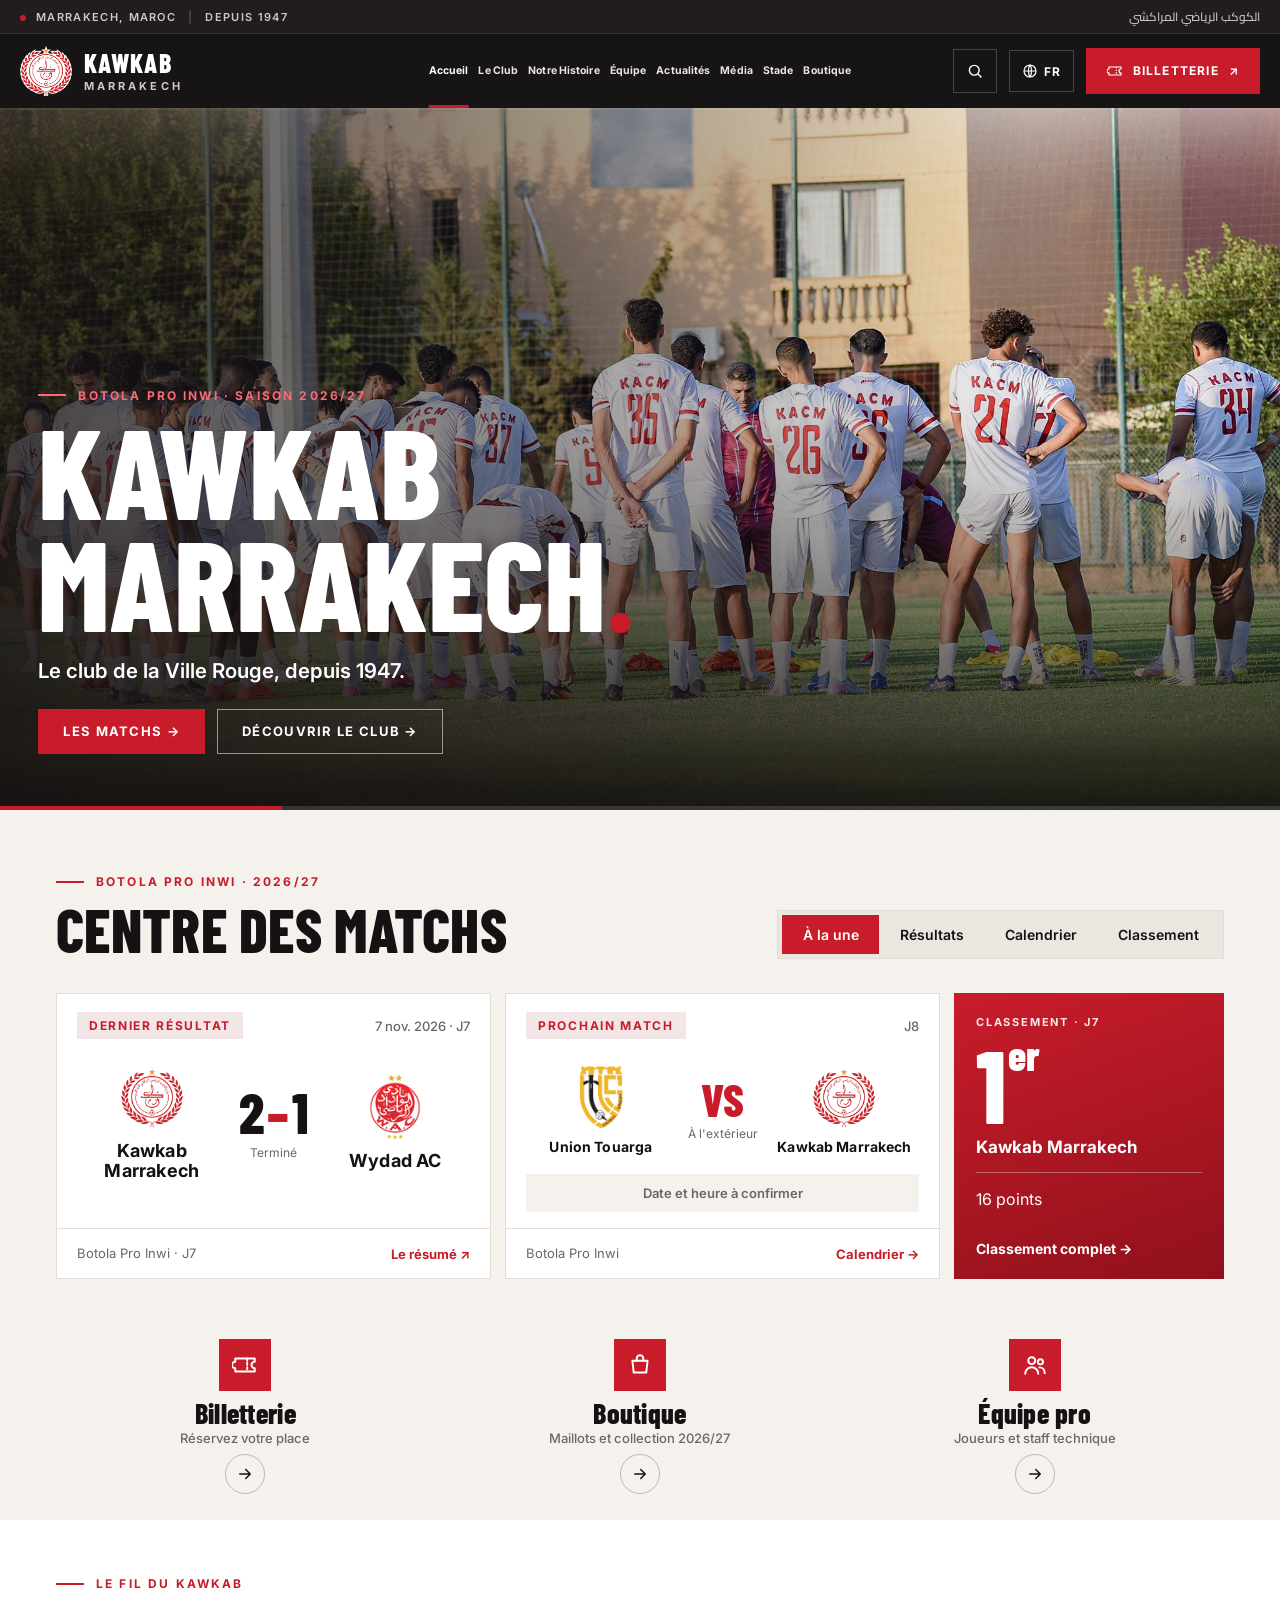
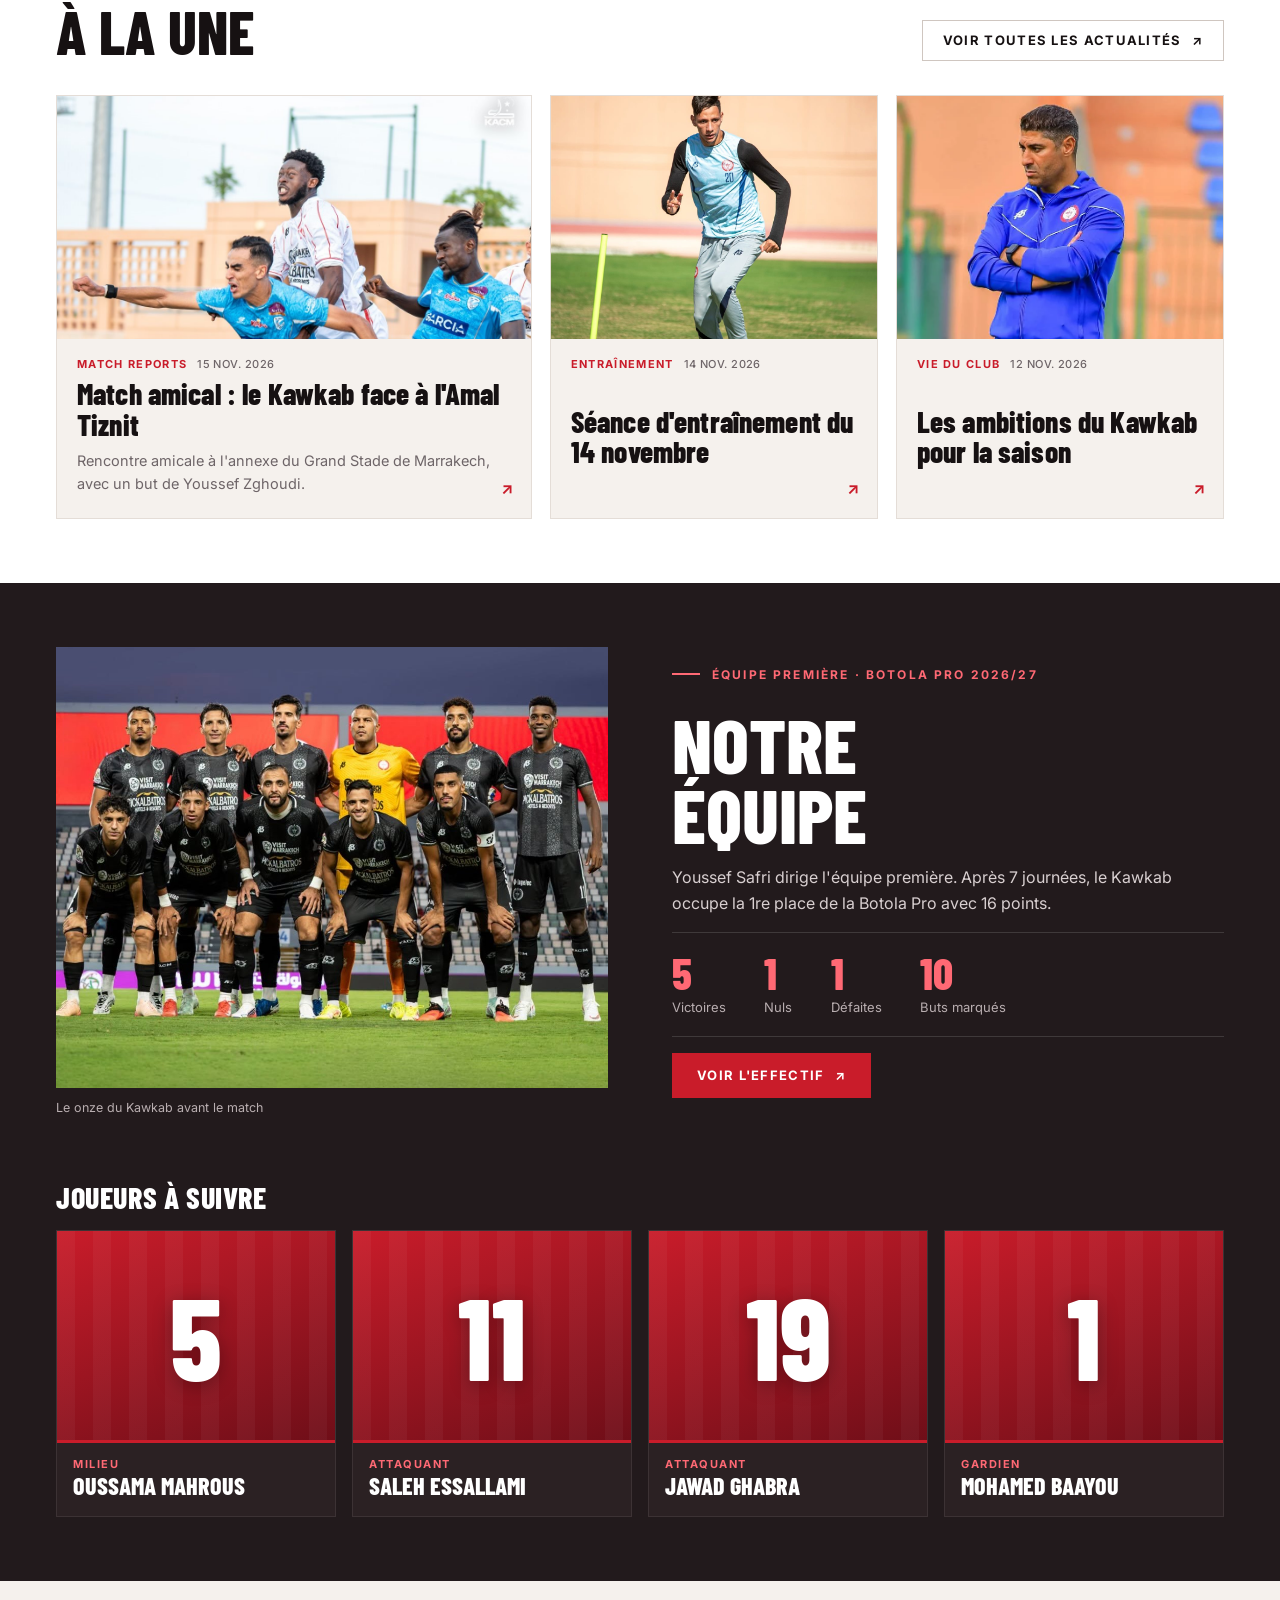
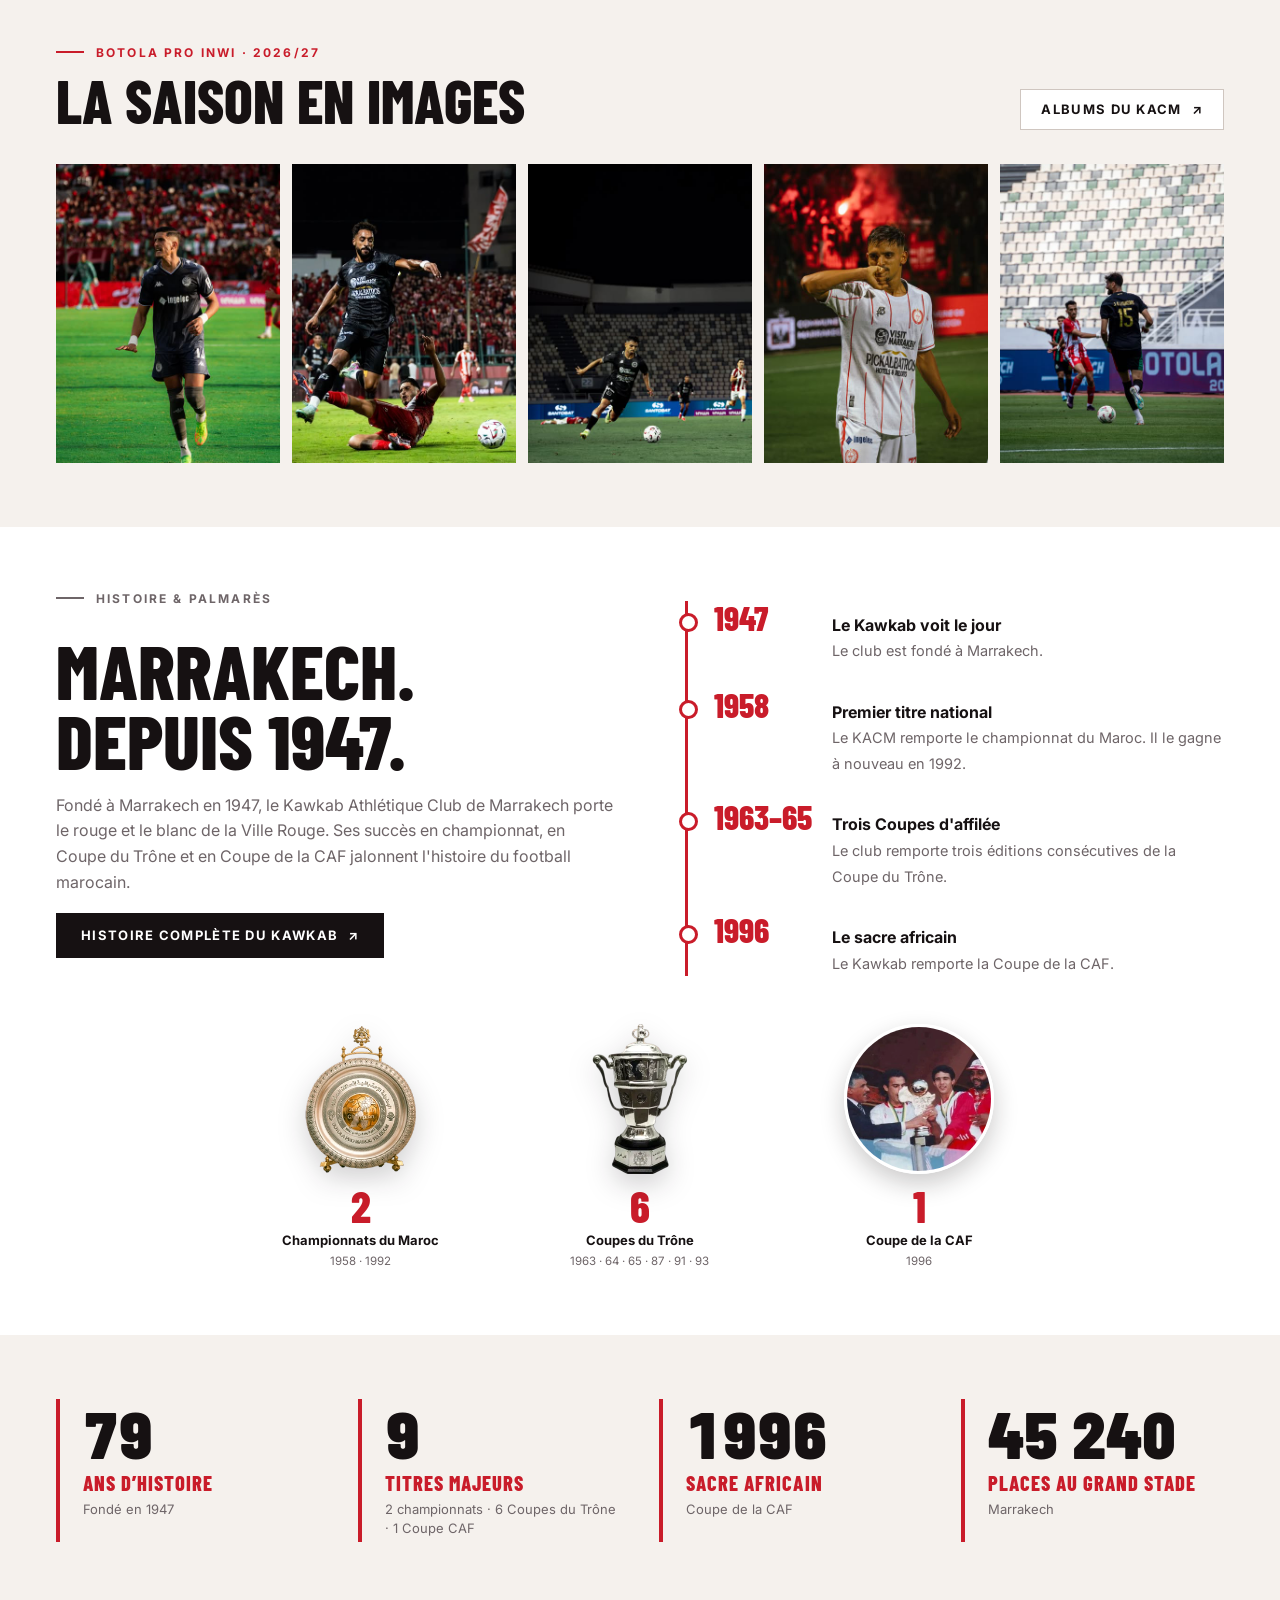
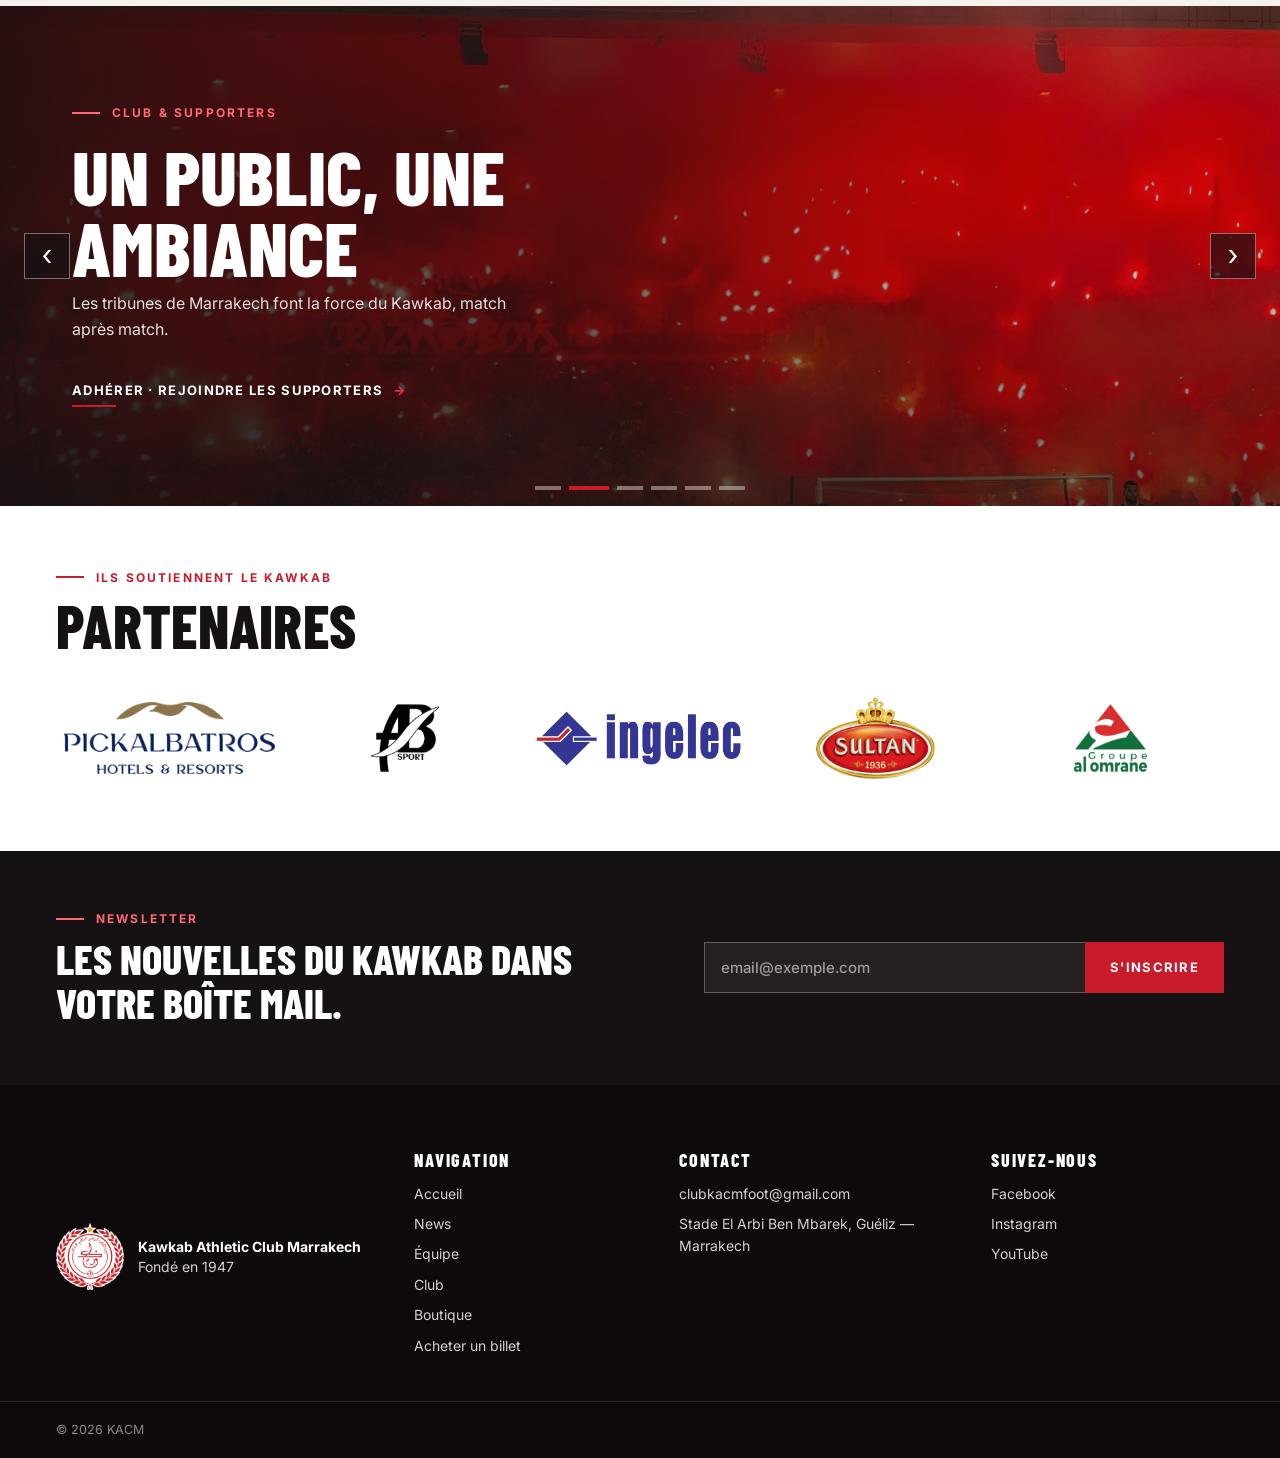
==== commit 6554ca99: "Menu 8 liens, recherche, chiffres cles, nouveau design page Stade, president (sources presse), hero/" ====
--- a/index.html
+++ b/index.html
@@ -8,8 +8,8 @@
 <link rel="icon" href="assets/logo.png?v=4">
 <link rel="preconnect" href="https://fonts.googleapis.com">
 <link rel="preconnect" href="https://fonts.gstatic.com" crossorigin>
-<link href="https://fonts.googleapis.com/css2?family=Barlow+Condensed:wght@600;700;800&family=Inter:wght@400;500;600;700&family=Cairo:wght@500;700&display=swap" rel="stylesheet">
-<link rel="stylesheet" href="css/style.css?v=20261120b">
+<link href="https://fonts.googleapis.com/css2?family=Barlow+Condensed:wght@600;700;800;900&family=Inter:wght@400;500;600;700&family=Cairo:wght@500;700&display=swap" rel="stylesheet">
+<link rel="stylesheet" href="css/style.css?v=20261123s">
 </head>
 <body>
 <a class="skip" href="#main" data-i18n="skip">Aller au contenu</a>
@@ -28,16 +28,18 @@
       <span><strong>KAWKAB</strong><small>MARRAKECH</small></span>
     </a>
     <nav class="nav" id="nav" aria-label="Navigation principale">
-      <a href="index.html" aria-current="page" data-i18n="nav.home">Accueil</a>
-      <a href="news.html" data-i18n="nav.news">News</a>
-      <a href="team.html" data-i18n="nav.team">Équipe</a>
-      <a href="club.html" data-i18n="nav.club">Club</a>
-      <a href="histoire.html" data-i18n="nav.history">Histoire</a>
-      <a href="stade.html" data-i18n="nav.stadium">Stade</a>
-      <a href="store.html" data-i18n="nav.store">Boutique</a>
-      <a href="media.html" data-i18n="nav.media">Média</a>
+      <a href="index.html" aria-current="page">Accueil</a>
+      <a href="club.html">Le Club</a>
+      <a href="histoire.html">Notre Histoire</a>
+      <a href="team.html">Équipe</a>
+      <a href="news.html">Actualités</a>
+      <a href="media.html">Média</a>
+      <a href="stade.html">Stade</a>
+      <a href="store.html">Boutique</a>
+      
     </nav>
     <div class="tools">
+      <button type="button" class="srch-btn" id="srchBtn" aria-label="Rechercher" title="Rechercher"><svg viewBox="0 0 24 24" width="18" height="18" fill="none" stroke="currentColor" stroke-width="1.9" aria-hidden="true"><circle cx="11" cy="11" r="6.5"/><path d="M16 16l4.5 4.5"/></svg></button>
       <div class="lang" id="lang">
         <button type="button" class="lang-btn" aria-haspopup="listbox" aria-expanded="false" aria-label="Langue">
           <svg viewBox="0 0 24 24" width="16" height="16" fill="none" stroke="currentColor" stroke-width="1.8"><circle cx="12" cy="12" r="9"/><path d="M3 12h18M12 3c3 3.2 3 14.8 0 18M12 3c-3 3.2-3 14.8 0 18"/></svg>
@@ -51,7 +53,7 @@
       </div>
       <a class="btn btn-red" href="https://kacm.ticketing.ma/" target="_blank" rel="noopener">
         <svg viewBox="0 0 24 24" width="16" height="16" fill="none" stroke="currentColor" stroke-width="1.8"><path d="M3 9a2 2 0 0 0 0 6v3h18v-3a2 2 0 0 1 0-6V6H3z"/><path d="M14 6v12" stroke-dasharray="2 2"/></svg>
-        <span data-i18n="cta.ticket">Acheter un billet</span><span aria-hidden="true">↗</span>
+        <span data-i18n="cta.bill">Billetterie</span><span aria-hidden="true">↗</span>
       </a>
       <button type="button" class="burger" id="burger" aria-label="Menu" aria-expanded="false" aria-controls="nav"><span></span><span></span><span></span></button>
     </div>
@@ -73,7 +75,7 @@
         <a class="btn btn-red" href="#matchCenter" data-i18n="cta.matches">Les matchs <span aria-hidden="true">→</span></a>
         <a class="btn btn-ghost" href="#history" data-i18n="cta.club">Découvrir le club <span aria-hidden="true">→</span></a>
       </div>
-      <div class="chip" id="heroChip"></div>
+      
     </div>
   </div>
   <div class="hero-bar" aria-hidden="true"><i></i></div>
@@ -98,9 +100,9 @@
 <!-- 6. ACCÈS RAPIDE -->
 <section class="sec quick-sec" aria-label="Accès rapide">
   <div class="wrap quick qb">
-    <a class="qbtn" href="https://kacm.ticketing.ma/" target="_blank" rel="noopener"><span class="qb-l"><svg viewBox="0 0 24 24" width="18" height="18" fill="none" stroke="currentColor" stroke-width="1.8" aria-hidden="true"><path d="M3 9a2 2 0 0 0 0 6v3h18v-3a2 2 0 0 1 0-6V6H3z"/><path d="M14 6v12" stroke-dasharray="2 2"/></svg><b data-i18n="q.t.k">Billetterie</b></span><span class="qb-ar" aria-hidden="true">→</span></a>
-    <a class="qbtn" href="store.html"><span class="qb-l"><span class="qb-i" aria-hidden="true">→</span><b data-i18n="q.s.k">Boutique</b></span><span class="qb-ar" aria-hidden="true">→</span></a>
-    <a class="qbtn" href="team.html"><span class="qb-l"><span class="qb-i" aria-hidden="true">→</span><b data-i18n="q.e.b">Équipe pro</b></span><span class="qb-ar" aria-hidden="true">→</span></a>
+    <a class="qbtn" href="https://kacm.ticketing.ma/" target="_blank" rel="noopener"><span class="qb-ic"><svg viewBox="0 0 24 24" width="26" height="26" fill="none" stroke="currentColor" stroke-width="1.8" stroke-linecap="round" stroke-linejoin="round" aria-hidden="true"><path d="M3 9a2 2 0 0 0 0 6v3h18v-3a2 2 0 0 1 0-6V6H3z"/><path d="M14 6v12" stroke-dasharray="2 2"/></svg></span><span class="qb-t"><b data-i18n="q.t.k">Billetterie</b><small data-i18n="q.t.s">Réservez votre place</small></span><span class="qb-go" aria-hidden="true"><svg viewBox="0 0 24 24" width="18" height="18" fill="none" stroke="currentColor" stroke-width="2" stroke-linecap="round" stroke-linejoin="round"><path d="M5 12h14M13 6l6 6-6 6"/></svg></span></a>
+    <a class="qbtn" href="store.html"><span class="qb-ic"><svg viewBox="0 0 24 24" width="26" height="26" fill="none" stroke="currentColor" stroke-width="1.8" stroke-linecap="round" stroke-linejoin="round" aria-hidden="true"><path d="M5 8h14l-1.2 11H6.2z"/><path d="M9 8V6a3 3 0 0 1 6 0v2"/></svg></span><span class="qb-t"><b data-i18n="q.s.k">Boutique</b><small data-i18n="q.s.s">Maillots et collection 2026/27</small></span><span class="qb-go" aria-hidden="true"><svg viewBox="0 0 24 24" width="18" height="18" fill="none" stroke="currentColor" stroke-width="2" stroke-linecap="round" stroke-linejoin="round"><path d="M5 12h14M13 6l6 6-6 6"/></svg></span></a>
+    <a class="qbtn" href="team.html"><span class="qb-ic"><svg viewBox="0 0 24 24" width="26" height="26" fill="none" stroke="currentColor" stroke-width="1.8" stroke-linecap="round" stroke-linejoin="round" aria-hidden="true"><circle cx="9" cy="8" r="3.2"/><path d="M3 20c0-3.3 2.7-6 6-6s6 2.7 6 6"/><circle cx="17" cy="9" r="2.4"/><path d="M16 14.2c3 0 5 2.3 5 5.3"/></svg></span><span class="qb-t"><b data-i18n="q.e.b">Équipe pro</b><small data-i18n="q.e.s">Joueurs et staff technique</small></span><span class="qb-go" aria-hidden="true"><svg viewBox="0 0 24 24" width="18" height="18" fill="none" stroke="currentColor" stroke-width="2" stroke-linecap="round" stroke-linejoin="round"><path d="M5 12h14M13 6l6 6-6 6"/></svg></span></a>
   </div>
 </section>
 
@@ -159,14 +161,27 @@
         <h2 id="hisT" data-i18n="his.t">Marrakech.<br>Depuis 1947.</h2>
         <p data-i18n="his.p">Fondé à Marrakech en 1947, le Kawkab Athlétique Club de Marrakech porte le rouge et le blanc de la Ville Rouge. Ses succès en championnat, en Coupe du Trône et en Coupe de la CAF jalonnent l'histoire du football marocain.</p>
         <a class="btn btn-dark" href="histoire.html"><span data-i18n="his.c">Histoire complète du Kawkab</span><span aria-hidden="true">↗</span></a>
-        <ul class="trophies">
-          <li><b>2</b><span data-i18n="tr.l">Championnats du Maroc</span><small>1958 · 1992</small></li>
-          <li><b>6</b><span data-i18n="tr.t">Coupes du Trône</span><small>1963 · 64 · 65 · 87 · 91 · 93</small></li>
-          <li><b>1</b><span data-i18n="tr.c">Coupe de la CAF</span><small>1996</small></li>
+        
+      </div>
+      <ol class="his-line" id="hisLine"></ol>
+    </div>
+    <ul class="trophies">
+          <li><img class="tr-img" src="assets/history/history-league.webp" alt="" loading="lazy"><b>2</b><span data-i18n="tr.l">Championnats du Maroc</span><small>1958 · 1992</small></li>
+          <li><img class="tr-img" src="assets/history/history-throne.webp" alt="" loading="lazy"><b>6</b><span data-i18n="tr.t">Coupes du Trône</span><small>1963 · 64 · 65 · 87 · 91 · 93</small></li>
+          <li><img class="tr-img caf" src="assets/history/history-caf-1996.webp" alt="" loading="lazy"><b>1</b><span data-i18n="tr.c">Coupe de la CAF</span><small>1996</small></li>
         </ul>
-      </div>
-      <ol class="his-line" id="hisLine"></ol>
-    </div>
+  </div>
+</section>
+
+<!-- STATISTIQUES -->
+<section class="stats-sec" aria-label="Le Kawkab en chiffres">
+  <div class="wrap">
+    <ul class="kpis">
+      <li><b data-count="79">79</b><span>ans d’histoire</span><small>Fondé en 1947</small></li>
+      <li><b data-count="9">9</b><span>titres majeurs</span><small>2 championnats · 6 Coupes du Trône · 1 Coupe CAF</small></li>
+      <li><b data-count="1996">1996</b><span>sacre africain</span><small>Coupe de la CAF</small></li>
+      <li><b data-count="45240">45 240</b><span>places au Grand Stade</span><small>Marrakech</small></li>
+    </ul>
   </div>
 </section>
 
@@ -187,12 +202,13 @@
     <p class="eyebrow light"><span data-i18n="fan.k">Club &amp; supporters</span></p>
     <h2 id="fanT" data-i18n="fan.t">Un public, une ambiance</h2>
     <p data-i18n="fan.p">Les tribunes de Marrakech font la force du Kawkab, match après match.</p>
+    <a class="btn btn-red fans-join" href="mailto:clubkacmfoot@gmail.com?subject=Adh%C3%A9sion%20supporters"><span>Adhérer · rejoindre les supporters</span><span aria-hidden="true">→</span></a>
   </div>
   <div class="fans-dots" id="fansDots" role="tablist" aria-label="Photos des supporters"></div>
 </section>
 
 <!-- 11. PARTENAIRES + NEWSLETTER -->
-<section class="sec sec-sp" aria-labelledby="spT">
+<section class="sec sec-sp" id="partners" aria-labelledby="spT">
   <div class="wrap">
     <header class="sec-head"><div><p class="eyebrow"><span data-i18n="sp.k">Ils soutiennent le Kawkab</span></p><h2 id="spT" data-i18n="sp.t">Partenaires</h2></div></header>
     <ul class="sponsors">
@@ -257,10 +273,10 @@
 
 <div class="toast" id="toast" role="status" aria-live="polite"></div>
 
-<script src="js/data.js?v=20261120b"></script>
-<script src="js/news-data.js?v=20261120b"></script>
-<script src="js/i18n.js?v=20261120b"></script>
-<script src="js/common.js?v=20261120b"></script>
-<script src="js/app.js?v=20261120b"></script>
+<script src="js/data.js?v=20261123s"></script>
+<script src="js/news-data.js?v=20261123s"></script>
+<script src="js/i18n.js?v=20261123s"></script>
+<script src="js/common.js?v=20261123s"></script>
+<script src="js/app.js?v=20261123s"></script>
 </body>
 </html>
--- a/css/style.css
+++ b/css/style.css
@@ -1481,3 +1481,390 @@
 .std-stats{margin-top:28px}
 .std-intro h1::after{width:min(560px,80%);margin-left:calc(min(560px,80%) / -2)}
 .std-intro h1::after{width:min(400px,70%);margin-left:calc(min(400px,70%) / -2)}
+.sto-hero h1{font-weight:900;-webkit-text-stroke:0;letter-spacing:.005em;line-height:.9;font-size:clamp(46px,7.4vw,108px)}
+.sto-hero h1 span{color:#f0344c}
+.sto-hero h1{font-size:clamp(40px,5.8vw,84px)}.sto-hero-txt{max-width:min(720px,60%)}@media(max-width:900px){.sto-hero-txt{max-width:none}}
+
+/* ===== Recherche (loupe) ===== */
+.srch-btn{display:grid;place-items:center;width:44px;height:44px;border:1px solid #ffffff33;background:none;color:#fff;cursor:pointer;flex:none;transition:background .2s,border-color .2s}
+.srch-btn:hover{background:#ffffff14;border-color:#fff}
+.srch-dlg{width:min(640px,calc(100% - 24px));margin:12vh auto auto;padding:0;border:0;background:#fff;color:var(--ink);box-shadow:0 30px 80px #000a}
+.srch-dlg::backdrop{background:#161112cc;backdrop-filter:blur(3px)}
+.srch-f{display:flex;align-items:center;border-bottom:1px solid var(--line)}
+.srch-f input{flex:1;min-width:0;padding:20px 22px;border:0;background:none;font:500 17px var(--body);color:var(--ink);outline:none}
+.srch-x{width:56px;height:56px;border:0;background:none;font-size:26px;cursor:pointer;color:var(--mut)}
+.srch-r{list-style:none;margin:0;padding:6px;max-height:min(55vh,420px);overflow:auto}
+.srch-r a{display:flex;align-items:center;justify-content:space-between;gap:14px;padding:13px 16px;font:600 15px var(--body)}
+.srch-r a:hover,.srch-r a:focus{background:#f5f1ed;color:var(--red)}
+.srch-r small{flex:none;font:700 10px var(--body);letter-spacing:.12em;text-transform:uppercase;color:var(--mut);background:#efe9e5;padding:4px 8px}
+.srch-none{padding:22px;color:var(--mut)}
+
+/* ===== Chiffres clés (accueil) ===== */
+.stats-sec{background:#161112;color:#fff;border-block:4px solid var(--red);padding-block:clamp(28px,4vw,52px)}
+.kpis{list-style:none;margin:0;padding:0;display:grid;grid-template-columns:repeat(4,minmax(0,1fr));gap:clamp(12px,2vw,28px);text-align:center}
+.kpis li{padding:6px 8px}
+.kpis b{display:block;font:900 clamp(44px,6vw,84px)/.95 var(--display);color:#fff}
+.kpis span{display:block;margin-top:6px;font:800 clamp(16px,1.5vw,20px) var(--display);letter-spacing:.06em;text-transform:uppercase;color:#f0344c}
+.kpis small{display:block;margin-top:4px;color:#b9aeb0;font-size:12.5px}
+@media(max-width:760px){.kpis{grid-template-columns:repeat(2,minmax(0,1fr));row-gap:22px}}
+.fans-join{margin-top:16px}
+
+/* La saison en images : téléphone = un cadre qui défile */
+.gal-dots{display:none}
+@media(max-width:760px){
+  .gallery.slide{display:block;position:relative;aspect-ratio:3/4;max-width:440px;margin-inline:auto;overflow:hidden;background:#161112;box-shadow:0 14px 34px #16111233}
+  .gallery.slide li{position:absolute;inset:0;aspect-ratio:auto;opacity:0;transition:opacity .7s ease}
+  .gallery.slide li.on{opacity:1}
+  .gallery.slide li:hover img{transform:none}
+  .gal-dots{display:flex;justify-content:center;gap:8px;margin-top:14px}
+  .gal-dots[hidden]{display:none}
+  .gal-dots button{width:22px;height:4px;padding:0;border:0;background:#cfc7c4;cursor:pointer;transition:background .2s,width .2s}
+  .gal-dots button[aria-selected=true]{background:var(--red);width:38px}
+}
+.stats-sec{background:transparent;color:var(--ink);border:0;box-shadow:none}
+.stats-sec .wrap,.kpis,.kpis li{border:0;background:none;box-shadow:none}
+.kpis b{color:var(--ink)}
+.kpis small{color:var(--mut)}
+
+/* chiffres clés : colonnes à filet rouge, grands chiffres */
+.stats-sec{background:var(--beige);padding-block:clamp(36px,5vw,70px)}
+.kpis{grid-template-columns:repeat(4,minmax(0,1fr));gap:clamp(18px,3vw,44px);text-align:left}
+.kpis li{position:relative;padding:4px 0 4px clamp(16px,1.8vw,24px);border:0;border-left:4px solid var(--red)}
+.kpis b{font:900 clamp(52px,6.4vw,96px)/.9 var(--display);letter-spacing:-.01em;color:var(--ink);font-variant-numeric:tabular-nums}
+.kpis span{margin-top:10px;font:800 clamp(17px,1.6vw,22px)/1.05 var(--display);letter-spacing:.05em;color:var(--red)}
+.kpis small{margin-top:6px;font-size:13px;line-height:1.45;color:var(--mut)}
+@media(max-width:760px){.kpis{grid-template-columns:repeat(2,minmax(0,1fr));row-gap:26px}.kpis b{font-size:clamp(46px,14vw,64px)}}
+
+/* cartes joueurs de l'accueil : texte empilé (la règle de la fiche joueur ne doit pas s'appliquer) */
+.pl .pl-info{display:grid;grid-template-columns:1fr;gap:2px;padding:14px 16px 18px}
+
+
+
+.versus:has(.score) .team b{max-width:7.6em;text-wrap:balance}
+.versus:has(.score) .team b{font-size:clamp(16px,1.45vw,18px);line-height:1.12}.versus:has(.score) .team{gap:12px}.mcard-top .badge{font-size:12px}
+
+/* accès rapide : cartes d'action (icône, titre, sous-titre, flèche) */
+.qbtn{position:relative;display:flex;align-items:center;gap:16px;padding:16px 18px;background:linear-gradient(135deg,#1d1417 0,#161112 60%);color:#fff;border:0;border-bottom:0;overflow:hidden;isolation:isolate;transition:transform .25s,box-shadow .25s}
+.qbtn::before{content:"";position:absolute;inset:0;z-index:-1;background:linear-gradient(135deg,#c91c2a,#8f1019);opacity:0;transition:opacity .3s}
+.qbtn::after{content:"";position:absolute;left:0;bottom:0;height:3px;width:100%;background:var(--red);transition:height .25s}
+.qbtn:hover{transform:translateY(-3px);box-shadow:0 18px 36px #16111238;background:linear-gradient(135deg,#1d1417 0,#161112 60%)}
+.qbtn:hover::before{opacity:1}
+.qbtn:hover::after{height:0}
+.qb-ic{flex:none;display:grid;place-items:center;width:54px;height:54px;background:var(--red);color:#fff;transition:background .25s,color .25s}
+.qbtn:hover .qb-ic{background:#fff;color:var(--red)}
+.qb-t{display:grid;gap:3px;min-width:0}
+.qb-t b{font:800 clamp(22px,2.2vw,28px)/1 var(--display);letter-spacing:.01em}
+.qb-t small{font:500 13px var(--body);color:#cfc6c8;transition:color .25s}
+.qbtn:hover .qb-t small{color:#ffe3e5}
+.qb-go{flex:none;margin-left:auto;display:grid;place-items:center;width:40px;height:40px;border:1px solid #ffffff3d;border-radius:50%;transition:background .25s,border-color .25s,transform .25s}
+.qbtn:hover .qb-go{background:#fff;border-color:#fff;color:var(--red);transform:translateX(3px)}
+@media(max-width:760px){.qb-ic{width:46px;height:46px}.qb-go{width:34px;height:34px}}
+
+/* accès rapide : sans fond, contenu centré */
+.qbtn{flex-direction:column;justify-content:center;text-align:center;gap:12px;padding:18px 12px;background:none;color:var(--ink);box-shadow:none;overflow:visible}
+.qbtn::before,.qbtn::after{display:none}
+.qbtn:hover{background:none;box-shadow:none;transform:translateY(-3px)}
+.qb-ic{width:60px;height:60px}
+.qbtn:hover .qb-ic{background:var(--ink);color:#fff}
+.qb-t{justify-items:center;text-align:center}
+.qb-t b{color:var(--ink);transition:color .2s}
+.qb-t small{color:var(--mut)}
+.qbtn:hover .qb-t b{color:var(--red)}
+.qbtn:hover .qb-t small{color:var(--mut)}
+.qb-go{margin-left:0;border-color:#16111240;color:var(--ink)}
+.qbtn:hover .qb-go{background:var(--red);border-color:var(--red);color:#fff;transform:translateY(2px)}
+.quick-sec{padding-block:6px 0}
+.sec-beige + .quick-sec,.quick-sec{margin-top:0}
+.sec:has(+ .quick-sec){padding-bottom:6px}
+.quick-sec + .sec{padding-top:clamp(22px,2.6vw,34px)}
+.qbtn{padding:6px 12px 8px;gap:8px}
+.qb-ic{width:52px;height:52px}
+.quick-sec{padding-block:20px 6px}
+.sec:has(+ .quick-sec){padding-bottom:12px}
+.quick-sec + .sec{padding-top:clamp(30px,3.4vw,44px)}
+.qbtn{padding:8px 12px 10px}
+.quick-sec{padding-block:34px 14px}
+.sec:has(+ .quick-sec){padding-bottom:16px}
+.quick-sec + .sec{padding-top:clamp(40px,4.4vw,56px)}
+.qbtn{padding:10px 12px 12px}
+
+/* carte classement : transition douce au survol */
+.rank{position:relative;overflow:hidden;isolation:isolate;transition:transform .35s cubic-bezier(.2,.7,.2,1),box-shadow .35s}
+.rank::before{content:"";position:absolute;inset:0;z-index:-1;background:linear-gradient(160deg,#e0283a,#a31420);opacity:0;transition:opacity .35s}
+.rank:hover{transform:translateY(-5px);box-shadow:0 22px 44px #c91c2a44}
+.rank:hover::before{opacity:1}
+.rank strong{transition:transform .35s cubic-bezier(.2,.7,.2,1)}
+.rank:hover strong{transform:translateX(4px) scale(1.04);transform-origin:left center}
+.rank a{transition:letter-spacing .25s}
+.rank:hover a{letter-spacing:.02em}
+@media(prefers-reduced-motion:reduce){.rank,.rank::before,.rank strong,.rank a{transition:none}}
+
+/* palmarès (accueil) : sans cadres, avec les trophées */
+.trophies{gap:18px}
+.trophies li{background:none;border:0;padding:0;justify-items:center;text-align:center;gap:4px}
+.tr-img{display:block;width:100%;max-width:150px;height:150px;object-fit:contain;margin-bottom:6px;filter:drop-shadow(0 10px 14px #16111233)}
+.tr-img.caf{border-radius:50%;object-fit:cover;object-position:50% 38%;width:150px;filter:none;box-shadow:0 10px 24px #16111238;border:3px solid #fff}
+.trophies b{font-size:44px}
+@media(max-width:760px){.trophies{grid-template-columns:repeat(3,minmax(0,1fr));gap:8px}.tr-img{height:96px;max-width:96px}.tr-img.caf{width:96px}.trophies b{font-size:34px}.trophies span{font-size:12px}.trophies small{font-size:10.5px}}
+.kpis b{white-space:nowrap;font-size:clamp(44px,5.2vw,80px)}
+.trophies{max-width:820px;margin:clamp(28px,4vw,48px) auto 0;justify-items:center}.trophies li{width:100%}
+
+/* frise : apparition en cascade (année puis texte) + année sur une ligne */
+.his-line b{white-space:nowrap;font-size:34px}
+.his-line li{grid-template-columns:104px 1fr}
+.his-line.reveal li{opacity:0;transform:translateX(-18px);transition:opacity .55s ease,transform .55s cubic-bezier(.2,.7,.2,1)}
+.his-line.reveal li::before{transform:scale(0);transition:transform .4s cubic-bezier(.3,1.6,.5,1) .15s}
+.his-line.reveal li div{opacity:0;transform:translateY(8px);transition:opacity .5s ease .25s,transform .5s ease .25s}
+.his-line.reveal li.in{opacity:1;transform:none}
+.his-line.reveal li.in::before{transform:scale(1)}
+.his-line.reveal li.in div{opacity:1;transform:none}
+@media(max-width:620px){.his-line li{grid-template-columns:92px 1fr}.his-line b{font-size:30px}}
+@media(prefers-reduced-motion:reduce){.his-line.reveal li,.his-line.reveal li::before,.his-line.reveal li div{transition:none}}
+.his-line.reveal li{transition:opacity .3s ease,transform .32s cubic-bezier(.2,.7,.2,1)}
+.his-line.reveal li::before{transition:transform .25s cubic-bezier(.3,1.6,.5,1) .05s}
+.his-line.reveal li div{transition:opacity .3s ease .1s,transform .3s ease .1s}
+
+/* section supporters (mobile) : carte d'origine (flèches sur les côtés), contenu un peu plus petit et bien placé */
+@media(max-width:760px){
+  .fans-in{padding-inline:58px;gap:10px}
+  .fans h2{font-size:clamp(32px,9.4vw,40px);line-height:.95}
+  .fans p:not(.eyebrow){font-size:14px;line-height:1.5;max-width:none}
+  .fans .eyebrow{font-size:11px}
+  .fans-join{width:100%;justify-content:space-between;margin-top:6px;padding:13px 16px;font-size:12px;gap:12px}
+  .fans-btn{width:38px;height:38px;font-size:24px}
+  .fans-btn.prev{left:10px}.fans-btn.next{right:10px}
+  html[dir=rtl] .fans-btn.prev{left:auto;right:10px}html[dir=rtl] .fans-btn.next{right:auto;left:10px}
+  .fans-dots{bottom:14px}
+}
+@media(max-width:760px){
+  .fans-in{gap:8px}
+  .fans h2{font-size:clamp(28px,8.2vw,34px)}
+  .fans p:not(.eyebrow){font-size:13px;line-height:1.45}
+  .fans-join{width:auto;align-self:flex-start;justify-content:flex-start;padding:11px 14px;font-size:11px;letter-spacing:.06em;gap:10px}
+}
+@media(max-width:760px){
+  .fans-in{padding-inline:54px}
+  .fans-join{white-space:nowrap;font-size:10.5px;letter-spacing:.04em;padding:11px 12px;gap:8px}
+}
+@media(max-width:760px){
+  .fans{padding-block:44px 62px}
+  .fans-in{padding-inline:18px}
+  .fans-btn{top:auto;bottom:14px;transform:none;width:34px;height:34px;font-size:22px}
+  .fans-btn.prev{left:14px}.fans-btn.next{right:14px}
+  html[dir=rtl] .fans-btn.prev{left:auto;right:14px}html[dir=rtl] .fans-btn.next{right:auto;left:14px}
+  .fans-dots{bottom:28px}
+}
+
+/* section supporters (mobile) : photo bien visible en haut, texte en bas à gauche sur dégradé sombre */
+@media(max-width:760px){
+  .fans{min-height:400px;align-items:end;padding-block:0 26px}
+  .fans-shade{background:linear-gradient(0deg,#161112 0,#161112ec 30%,#16111299 52%,#16111200 78%)}
+  .fans-in{padding-inline:18px;gap:8px}
+  .fans-btn{top:34%;bottom:auto;transform:translateY(-50%);width:34px;height:34px;font-size:22px}
+  .fans-btn.prev{left:10px}.fans-btn.next{right:10px}
+  html[dir=rtl] .fans-btn.prev{left:auto;right:10px}html[dir=rtl] .fans-btn.next{right:auto;left:10px}
+  .fans-dots{top:14px;bottom:auto}
+}
+@media(max-width:760px){
+  .fans h2{max-width:7.2em;text-wrap:balance;font-size:clamp(32px,9.4vw,40px);line-height:.95}
+}
+
+/* bouton « Adhérer » : sans fond */
+.fans-join,.fans-join:hover{background:none;border:0;box-shadow:none;color:#fff;padding-inline:0;border-bottom:2px solid var(--red);border-radius:0}
+.fans-join span[aria-hidden]{color:#f0344c;transition:transform .2s}
+.fans-join:hover span[aria-hidden]{transform:translateX(4px)}
+@media(max-width:760px){.fans-join,.fans-join:hover{padding:6px 0}}
+.fans-join,.fans-join:hover{border-bottom:0}
+@media(max-width:760px){.fans-join,.fans-join:hover{padding:4px 0}}
+.fans-join{position:relative;padding-bottom:10px}
+.fans-join::after{content:"";position:absolute;left:0;bottom:0;width:44px;height:2px;background:var(--red);transition:width .25s}
+.fans-join:hover::after{width:100%}
+@media(max-width:760px){.fans-join,.fans-join:hover{padding:4px 0 9px}}
+.nchips button[aria-selected=true]{background:var(--red);border-color:var(--red);color:#fff}
+.nchips button:hover:not([aria-selected=true]){border-color:var(--red);color:var(--red)}
+
+/* navigation à 12 liens : en ligne dès 1360px, sinon menu burger déroulant */
+.nav{gap:clamp(10px,1vw,14px)}
+.nav a{white-space:nowrap;font-size:11px;padding-inline:0}
+@media(max-width:1359px){
+  .burger{display:block}
+  .nav{position:absolute;inset-inline:0;top:100%;margin:0;background:var(--ink);flex-direction:column;gap:0;padding:4px var(--pad) 12px;border-top:1px solid #ffffff1c;display:none}
+  .nav.open{display:flex}
+  .nav a{padding:12px 0;font:700 15px/1.2 var(--body);letter-spacing:.01em;border-bottom:1px solid #ffffff12}
+  .nav a::after{display:none}
+  .tools{margin-inline-start:auto}
+}
+
+/* en-tête : profite de la largeur des grands écrans (nav moins serrée) */
+.site-header .wrap,.topbar .wrap{max-width:min(1840px,100%);padding-inline:clamp(20px,3vw,56px)}
+@media(min-width:1360px){
+  .nav{gap:clamp(14px,1.5vw,28px)}
+  .nav a{font-size:clamp(11px,.85vw,13.5px)}
+}
+@media(min-width:1700px){.tools{gap:12px}}
+
+/* hero : contenu aligné à gauche comme le logo de l'en-tête sur grands écrans */
+.hero .wrap,.hero-in{max-width:min(1840px,100%);padding-inline:clamp(20px,3vw,56px)}
+
+/* supporters : texte aligné à gauche sur grands écrans */
+@media(min-width:761px){
+  .fans .wrap,.fans-in{max-width:min(1840px,100%);padding-inline:clamp(76px,6vw,112px) clamp(76px,6vw,112px)}
+}
+@media(min-width:761px){
+  .fans .wrap,.fans-in{padding-inline:clamp(72px,4.6vw,96px)}
+}
+
+/* en-tête « PC » dès 1160px : 12 liens en ligne, bouton Billetterie avec texte */
+@media(min-width:1160px) and (max-width:1359px){
+  .burger{display:none}
+  .nav{position:static;inset:auto;display:flex;flex-direction:row;gap:10px;padding:0;margin-inline:auto;background:none;border:0}
+  .nav a{padding:31px 0;font-size:10.5px;border:0;white-space:nowrap}
+  .nav a::after{display:block}
+  .nav a[href*="ticketing"]{display:none}
+  .tools .btn span:not([aria-hidden]){display:inline}
+  .tools .btn{display:inline-flex}
+  .site-header .wrap,.topbar .wrap{padding-inline:20px}
+}
+
+/* PC : liens de navigation alignés à gauche, juste après le logo (mobile/tablette inchangés) */
+@media(min-width:1160px){
+  .nav{margin-inline:clamp(24px,3vw,56px) auto}
+}
+
+/* page Club (PC) : la photo du président tient dans l'écran et le visage reste visible */
+@media(min-width:901px){
+  .cl-bg{height:min(clamp(420px,54vw,900px),calc(100vh - 120px));background-position:center 24%}
+}
+
+/* page Club (PC) : les deux liens à gauche, l'un sous l'autre */
+@media(min-width:901px){
+  .cl-tabs{flex-direction:column;align-items:flex-start;justify-content:flex-start;gap:8px}
+}
+@media(min-width:901px){
+  .cl-bar2{padding-top:54px;padding-inline-start:30px}
+  .cl-tabs a::before{content:"→";display:inline-block;margin-inline-end:10px;font-weight:700;color:#fff;transition:transform .2s}
+  .cl-tabs a:hover::before{transform:translateX(4px)}
+  .cl-tabs a[aria-selected=true]::before{color:#fff}
+}
+@media(min-width:901px){
+  .cl-bar2{max-width:min(1840px,100%);padding-inline:clamp(20px,3vw,56px);padding-top:44px}
+  .cl-tabs{gap:12px}
+  .cl-tabs a{font-size:13.5px;letter-spacing:.12em;padding:4px 0;text-shadow:0 1px 10px #000c,0 0 3px #0009}
+  .cl-tabs a::before{margin-inline-end:12px}
+}
+.cl-pres2 .cl-draft{font:400 11.5px/1.5 var(--body);font-style:normal;color:#8f8689;margin-top:14px}
+.cl-pres2 .cl-facts{list-style:none;margin:18px 0 0;padding:0;display:grid;grid-template-columns:repeat(3,minmax(0,1fr));gap:12px}
+.cl-pres2 .cl-facts li{padding:12px 14px;border-left:3px solid var(--red);background:#ffffff0f}
+.cl-pres2 .cl-facts b{display:block;font:800 clamp(22px,2.2vw,28px)/1 var(--display);color:#fff}
+.cl-pres2 .cl-facts span{display:block;margin-top:4px;font:500 12.5px/1.4 var(--body);color:#d6cdcf}
+@media(max-width:760px){.cl-pres2 .cl-facts{grid-template-columns:1fr}}
+.cl-pres2 .cl-bio{margin:10px 0 0;max-width:62ch;font-size:15px;line-height:1.65;color:#ece5e6}
+
+/* citation du président */
+.cl-pres2 .cl-quote{margin:22px 0;padding:18px 22px;border-left:4px solid var(--red);background:#ffffff10}
+.cl-pres2 .cl-quote p{margin:0}
+.cl-pres2 .cl-quote [lang=ar]{font:600 clamp(22px,2.2vw,30px)/1.5 "Cairo",sans-serif;color:#fff}
+.cl-pres2 .cl-quote .cl-quote-fr{margin-top:8px;font:500 clamp(15px,1.3vw,17px)/1.5 var(--body);font-style:italic;color:#ece5e6}
+.cl-pres2 .cl-quote footer{margin-top:10px;font:500 12px/1.4 var(--body);color:#a59ca0}
+.cl-pres2 .cl-quote{background:none;border-left:0;text-align:center;padding:10px 0}
+.cl-pres2 .cl-quote [lang=ar]{text-align:center}
+.cl-pres2 .cl-quote footer{text-align:center}
+.cl-pres2 .cl-quote{margin:28px 0;padding:0;border:0;background:none;box-shadow:none;text-align:center}
+.cl-pres2 .cl-quote [lang=ar]{font-size:clamp(26px,3vw,40px);line-height:1.4;text-align:center}
+.cl-pres2 .cl-quote .cl-quote-fr{margin-top:10px;text-align:center}
+.cl-pres2 .cl-quote footer{text-align:center}
+
+/* citation : centrée au milieu de la page, plus petite */
+.cl-pres2 .cl-qwrap{text-align:center}
+.cl-pres2 .cl-quote{width:auto;max-width:900px;margin:26px auto;padding:0}
+.cl-pres2 .cl-quote [lang=ar]{font-size:clamp(22px,2.3vw,30px)}
+.cl-pres2 .cl-quote .cl-quote-fr{font-size:clamp(14px,1.2vw,16px)}
+.cl-pres2 .cl-quote footer{font-size:11.5px}
+.std-block figure img[src*="golden-hour"]{object-position:center 45%}
+
+/* PC : liens de navigation centrés au milieu de l'en-tête */
+@media(min-width:1160px){
+  .site-header .bar{position:relative}
+  .nav{position:absolute;left:50%;top:0;bottom:0;transform:translateX(-50%);margin:0;align-items:center}
+}
+@media(min-width:1160px){.site-header .tools{margin-inline-start:auto}}
+
+/* ===== Page Stade (nouvelle version) ===== */
+.s2-hero{position:relative;overflow:hidden;color:#fff;background:#161112;border-bottom:4px solid var(--red);padding-top:clamp(90px,12vw,170px)}
+.s2-hero-img{position:absolute;inset:0;width:100%;height:100%;object-fit:cover;object-position:center 40%}
+.s2-hero-shade{position:absolute;inset:0;background:linear-gradient(90deg,#161112ee 0,#161112b0 40%,#16111233 75%),linear-gradient(0deg,#161112f2 0,#16111200 55%)}
+.s2-hero-in{position:relative;z-index:1;max-width:min(1840px,100%);padding-inline:clamp(20px,3vw,56px)}
+.s2-hero h1{font:900 clamp(44px,7.4vw,112px)/.9 var(--display);text-transform:uppercase;letter-spacing:.005em;margin:8px 0 18px;color:#fff}
+.s2-hero h1 span{color:#f0344c}
+.s2-lead{max-width:560px;font-size:clamp(15px,1.3vw,18px);line-height:1.6;color:#ece5e6;margin:0 0 clamp(28px,4vw,56px)}
+.s2-stats{position:relative;z-index:1;list-style:none;margin:0 auto;padding:0 clamp(20px,3vw,56px);max-width:min(1840px,100%);display:grid;grid-template-columns:repeat(4,minmax(0,1fr));gap:0;border-top:1px solid #ffffff2e}
+.s2-stats li{padding:clamp(16px,2vw,26px) 0;border-inline-start:1px solid #ffffff1f;padding-inline:clamp(14px,2vw,28px)}
+.s2-stats li:first-child{border-inline-start:0;padding-inline-start:0}
+.s2-stats b{display:block;font:900 clamp(32px,4vw,56px)/1 var(--display)}
+.s2-stats span{display:block;margin-top:4px;font:700 11px var(--body);letter-spacing:.16em;text-transform:uppercase;color:#ff9aa3}
+.s2-split{display:grid;grid-template-columns:1fr 1.05fr;gap:clamp(24px,4vw,64px);align-items:center}
+.s2-split.rev .s2-fig{order:-1}
+.s2-txt h2{font:800 clamp(34px,4vw,54px)/1 var(--display);text-transform:uppercase;margin:0 0 18px;padding-bottom:14px;position:relative}
+.s2-txt h2::after{content:"";position:absolute;left:0;bottom:0;width:56px;height:4px;background:var(--red)}
+.s2-txt p:not(.eyebrow){font-size:16.5px;line-height:1.75;color:#3a3235;margin:0 0 14px}
+.s2-fig{margin:0;position:relative}
+.s2-fig::before{content:"";position:absolute;inset:18px -18px -18px 18px;border:2px solid var(--red);z-index:0}
+.s2-split.rev .s2-fig::before{inset:18px 18px -18px -18px}
+.s2-fig img{position:relative;z-index:1;display:block;width:100%;aspect-ratio:4/3;object-fit:cover;box-shadow:0 24px 50px #16111233}
+.s2-ev{list-style:none;margin:0;padding:0;display:grid;grid-template-columns:repeat(4,minmax(0,1fr));gap:clamp(12px,1.6vw,22px)}
+.s2-ev li{background:#fff;border:1px solid #dcd4d1;border-top:3px solid var(--red);padding:22px 22px 26px}
+.s2-ev b{display:block;font:900 clamp(44px,5vw,68px)/1 var(--display);color:transparent;-webkit-text-stroke:1.6px var(--red)}
+.s2-ev h3{font:800 clamp(22px,2vw,26px)/1.05 var(--display);text-transform:uppercase;margin:10px 0 8px}
+.s2-ev p{margin:0;color:var(--mut);font-size:14.5px;line-height:1.55}
+.s2-small{margin:18px 0 0;color:var(--mut);font-size:14px;max-width:820px}
+.s2-tiles{list-style:none;margin:0;padding:0;display:grid;grid-template-columns:repeat(4,minmax(0,1fr));gap:clamp(12px,1.6vw,22px)}
+.s2-tiles li{background:#211619;color:#fff;padding:24px 22px 26px;border-bottom:3px solid var(--red)}
+.s2-tiles b{display:block;font:900 clamp(34px,3.6vw,50px)/1 var(--display)}
+.s2-tiles span{display:block;margin-top:10px;font-size:14px;line-height:1.55;color:#d9d0d2}
+.s2-mapgrid{display:grid;grid-template-columns:repeat(2,minmax(0,1fr));gap:clamp(14px,2vw,28px)}
+.s2-mapgrid figure{margin:0;background:#fff;border:1px solid #dcd4d1}
+.s2-mapgrid iframe{display:block;width:100%;height:clamp(260px,28vw,380px);border:0;background:#e4ddd7}
+.s2-mapgrid figcaption{display:flex;align-items:center;justify-content:space-between;gap:12px;padding:14px 18px;border-top:3px solid var(--red)}
+.s2-mapgrid figcaption b{font:800 22px var(--display);text-transform:uppercase}
+.s2-mapgrid figcaption a{font:700 13px var(--body);color:var(--red)}
+.s2-cta{background:#161112;color:#fff;border-top:4px solid var(--red);padding-block:clamp(48px,6vw,88px);text-align:center}
+.s2-cta h2{font:900 clamp(36px,5vw,68px)/1 var(--display);text-transform:uppercase;margin:0 0 12px}
+.s2-cta p{color:#ece5e6;margin:0 0 22px}
+.s2-cta .s2-src{margin:26px 0 0;font-size:12px;color:#8f8689}
+@media(max-width:1000px){.s2-ev,.s2-tiles{grid-template-columns:repeat(2,minmax(0,1fr))}}
+@media(max-width:860px){
+  .s2-split,.s2-mapgrid{grid-template-columns:1fr}
+  .s2-split.rev .s2-fig{order:0}
+  .s2-fig{margin-inline:12px 18px}
+  .s2-stats{grid-template-columns:repeat(2,minmax(0,1fr))}
+  .s2-stats li:nth-child(3){border-inline-start:0;padding-inline-start:0}
+  .s2-hero-shade{background:linear-gradient(0deg,#161112f2 0,#161112b8 55%,#16111266)}
+}
+@media(max-width:520px){.s2-ev,.s2-tiles{grid-template-columns:1fr}}
+
+/* Stade : grandes affiches et équipements — version plus légère */
+.s2-ev{grid-template-columns:repeat(2,minmax(0,1fr));column-gap:clamp(24px,4vw,64px);row-gap:0}
+.s2-ev li{display:grid;grid-template-columns:clamp(86px,9vw,118px) 1fr;column-gap:16px;align-items:baseline;background:none;border:0;border-top:1px solid #d9d0cb;padding:16px 0}
+.s2-ev b{grid-row:1/3;font-size:clamp(34px,3.6vw,48px);-webkit-text-stroke:1.2px var(--red)}
+.s2-ev h3{font-size:clamp(19px,1.7vw,23px);margin:0}
+.s2-ev p{font-size:14px;margin:2px 0 0}
+.s2-ev li:nth-last-child(-n+2){border-bottom:1px solid #d9d0cb}
+.s2-small{font-size:13px;margin-top:14px}
+.s2-tiles{grid-template-columns:repeat(4,minmax(0,1fr));gap:clamp(14px,2vw,32px)}
+.s2-tiles li{background:none;color:var(--ink);border:0;border-left:3px solid var(--red);padding:2px 0 2px 16px}
+.s2-tiles b{font-size:clamp(30px,3vw,42px);color:var(--ink)}
+.s2-tiles span{margin-top:6px;font-size:13.5px;line-height:1.5;color:var(--mut)}
+@media(max-width:860px){
+  .s2-ev{grid-template-columns:1fr}
+  .s2-ev li:nth-last-child(-n+2){border-bottom:0}
+  .s2-ev li:last-child{border-bottom:1px solid #d9d0cb}
+  .s2-ev li{grid-template-columns:84px 1fr;padding:12px 0}
+  .s2-ev b{font-size:34px}
+  .s2-ev h3{font-size:18px}
+  .s2-tiles{grid-template-columns:repeat(2,minmax(0,1fr));row-gap:18px;column-gap:14px}
+  .s2-tiles li{padding-left:12px}
+  .s2-tiles b{font-size:28px}
+  .s2-tiles span{font-size:12.5px}
+}
+.s2-ev li{align-items:center}
+.s2-ev b{align-self:center;grid-row:1/3;text-align:center}
